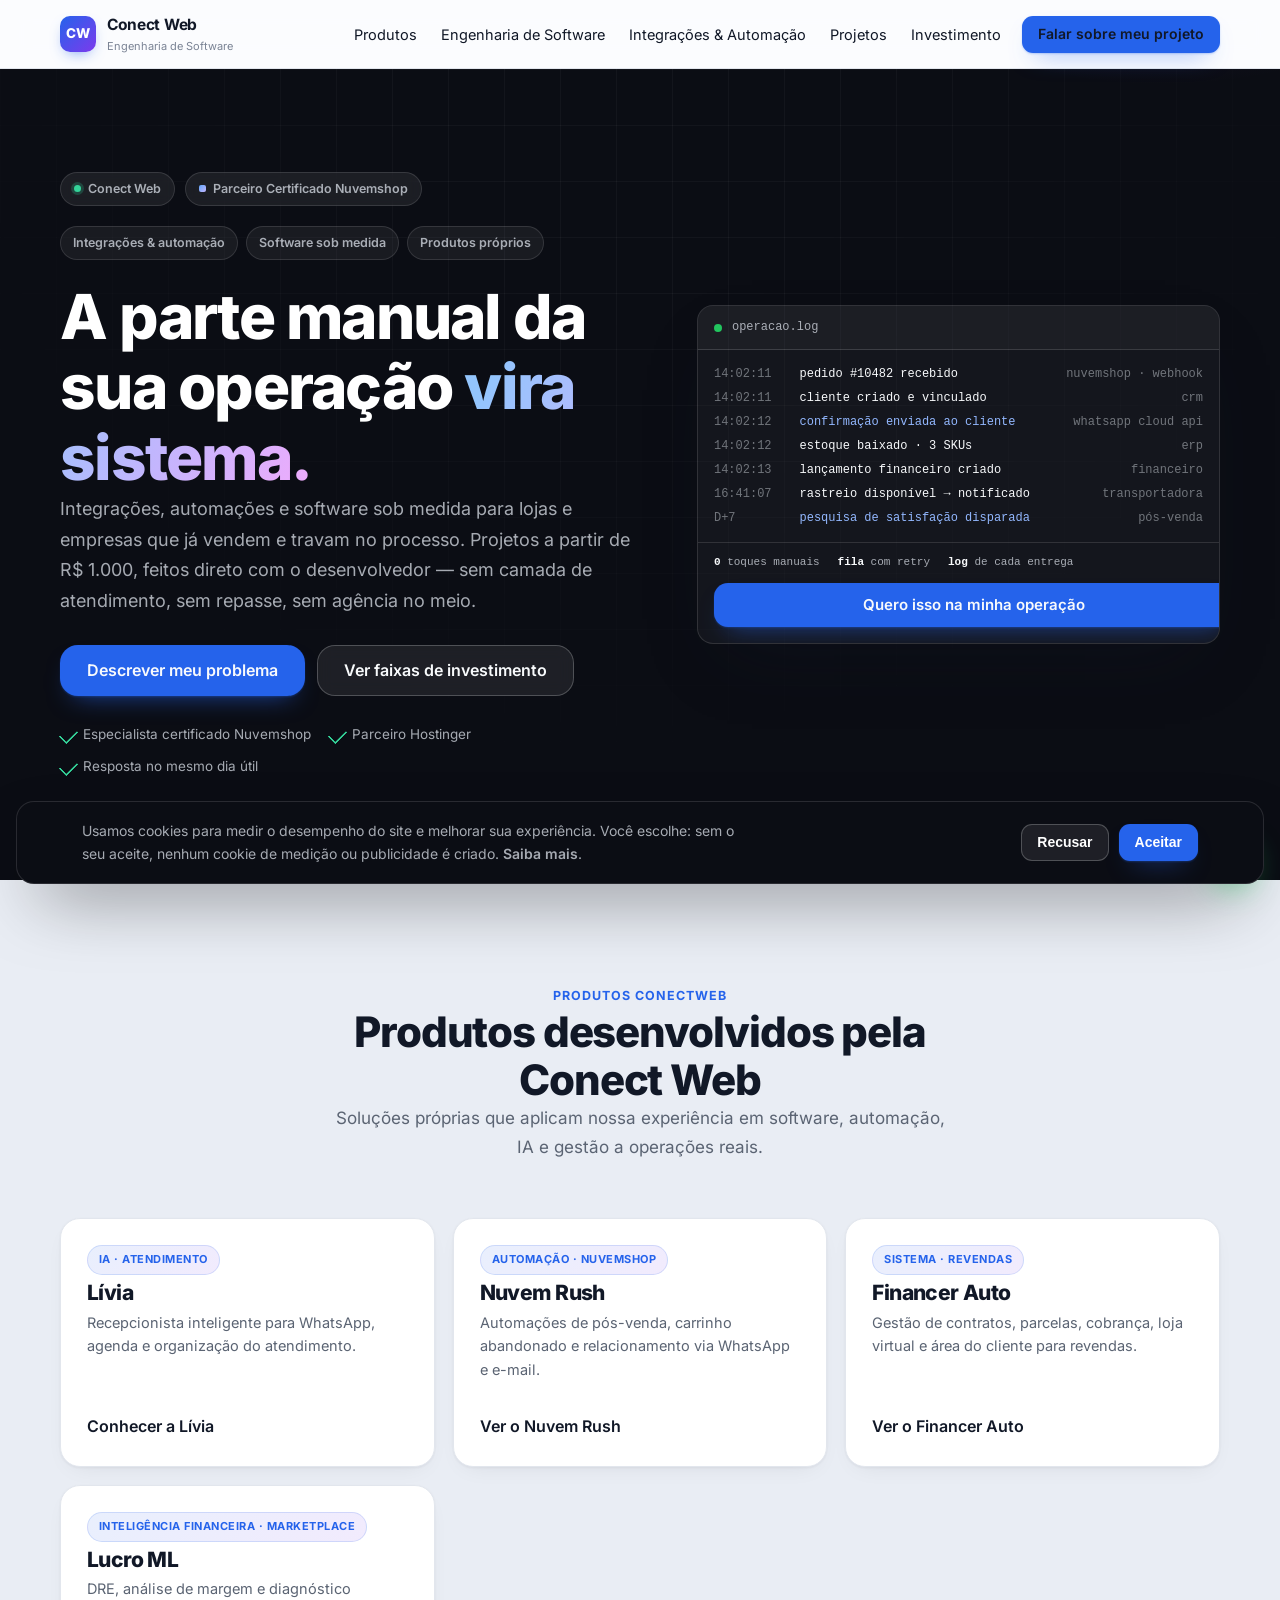
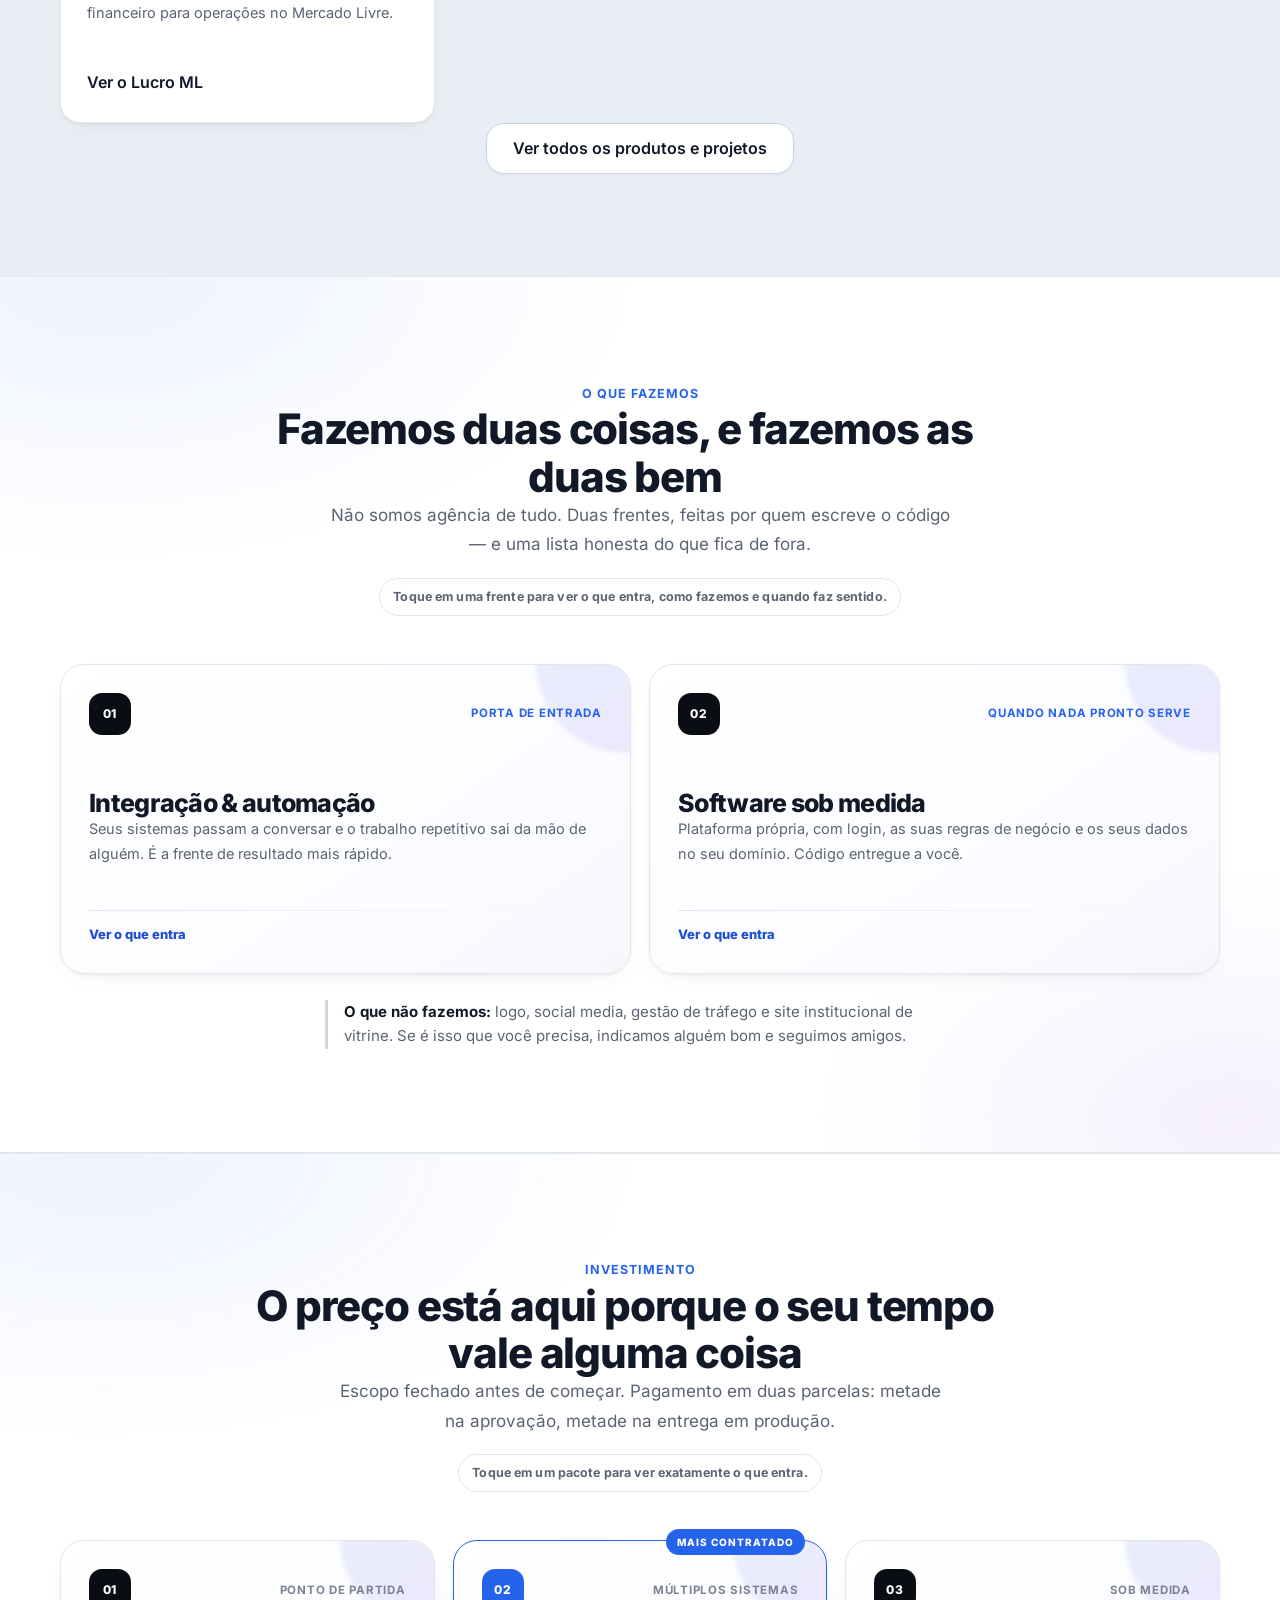
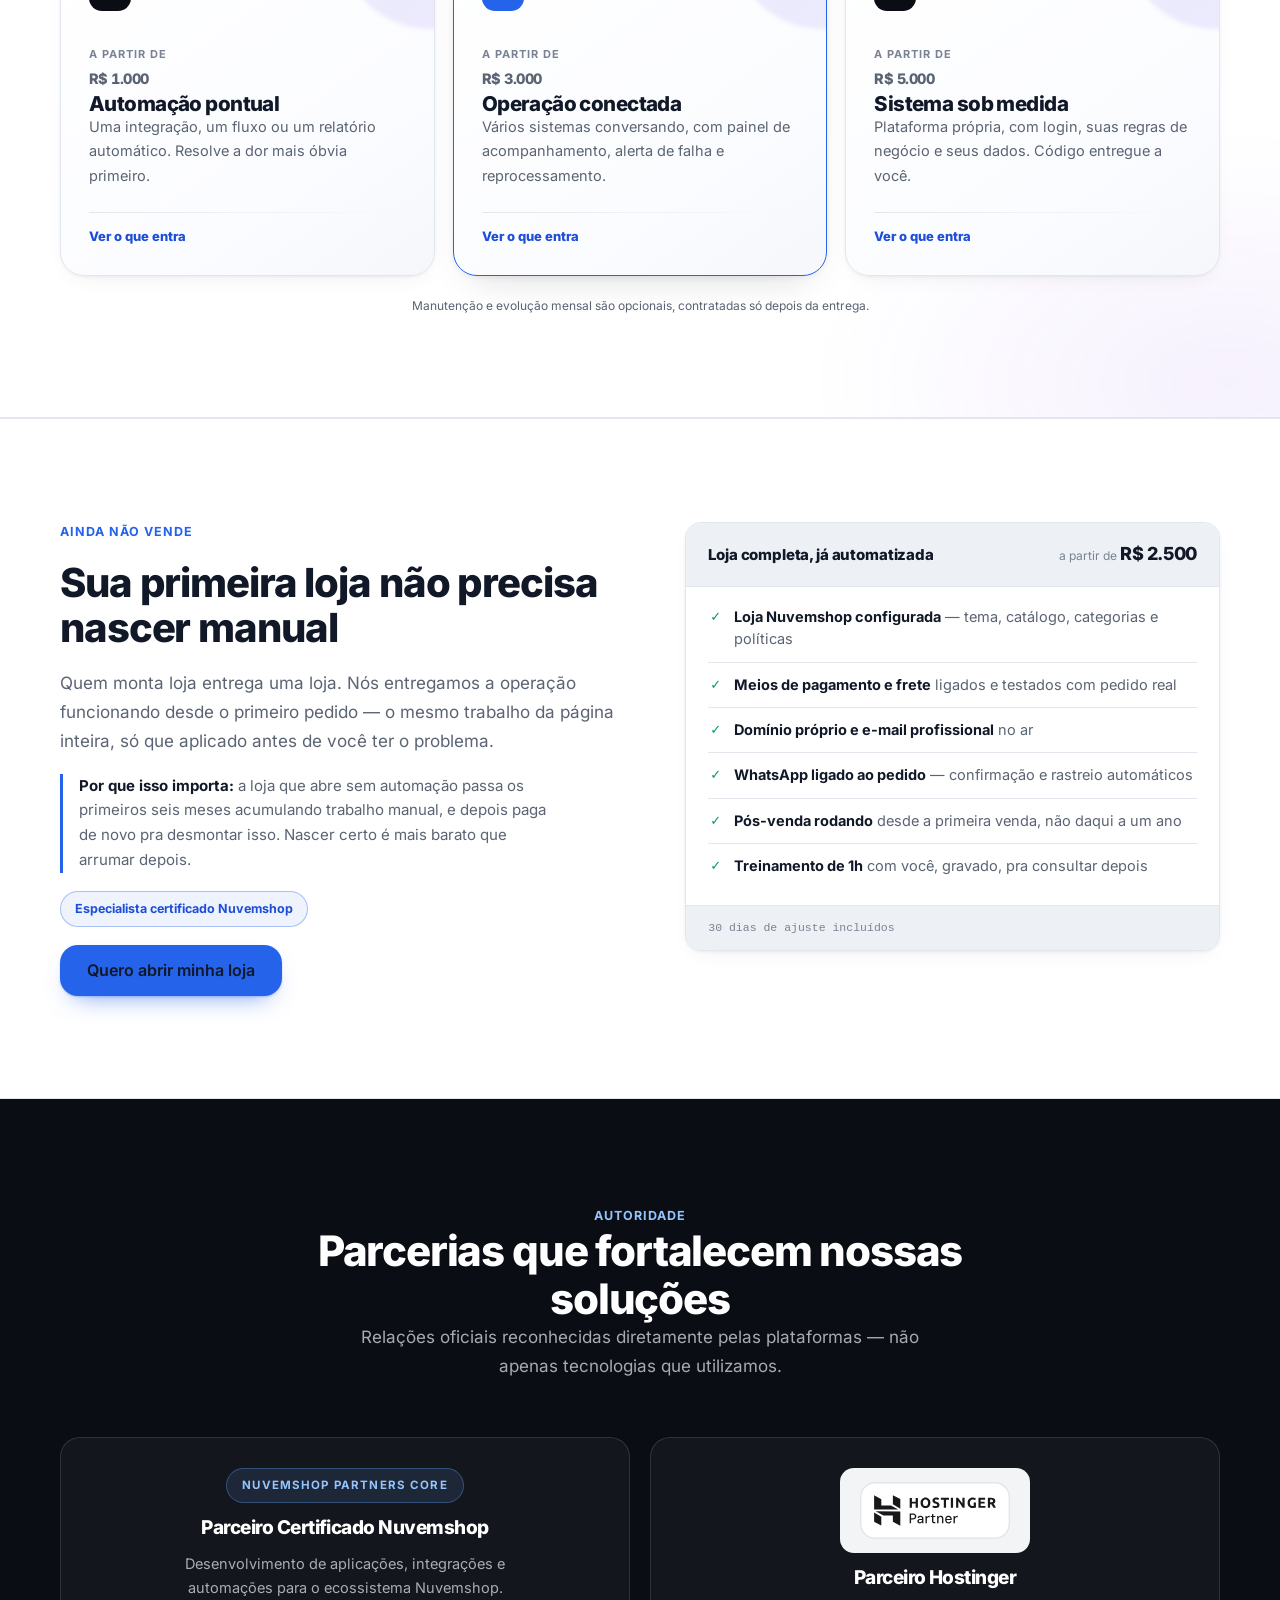
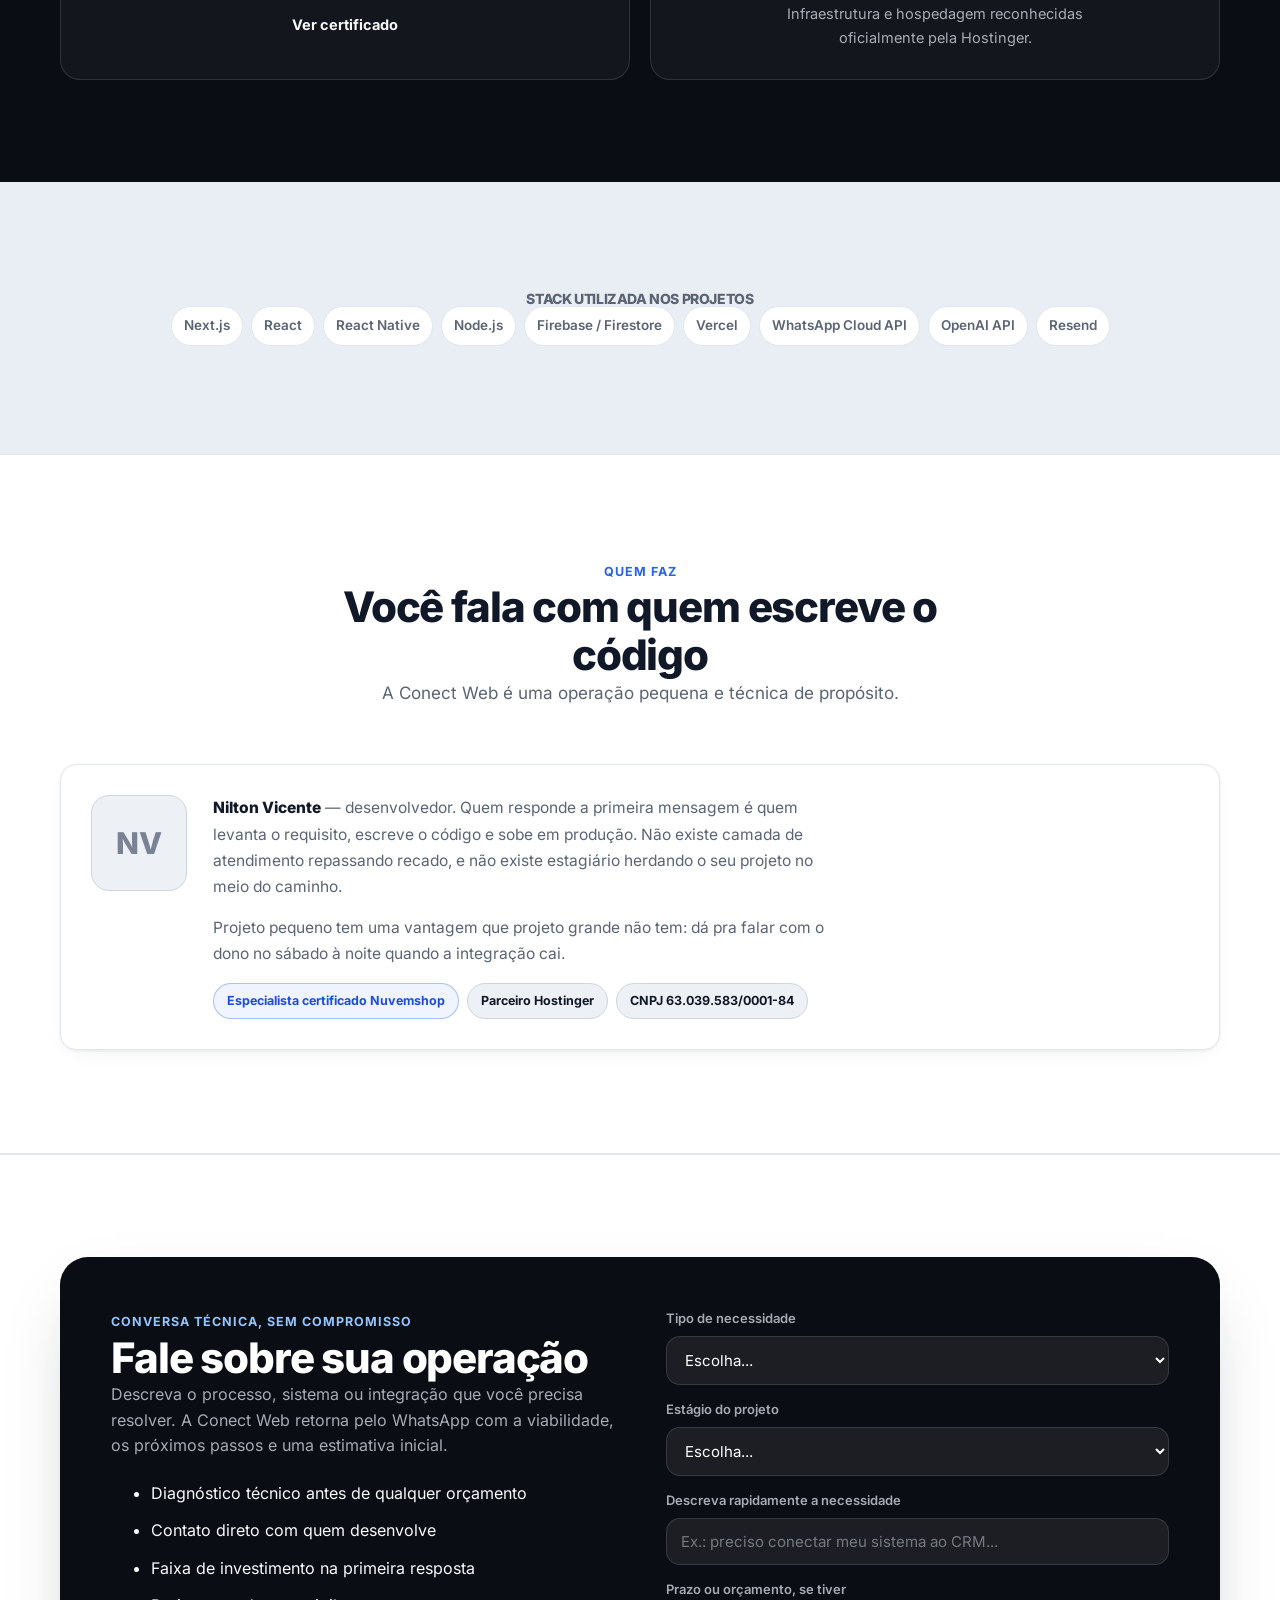
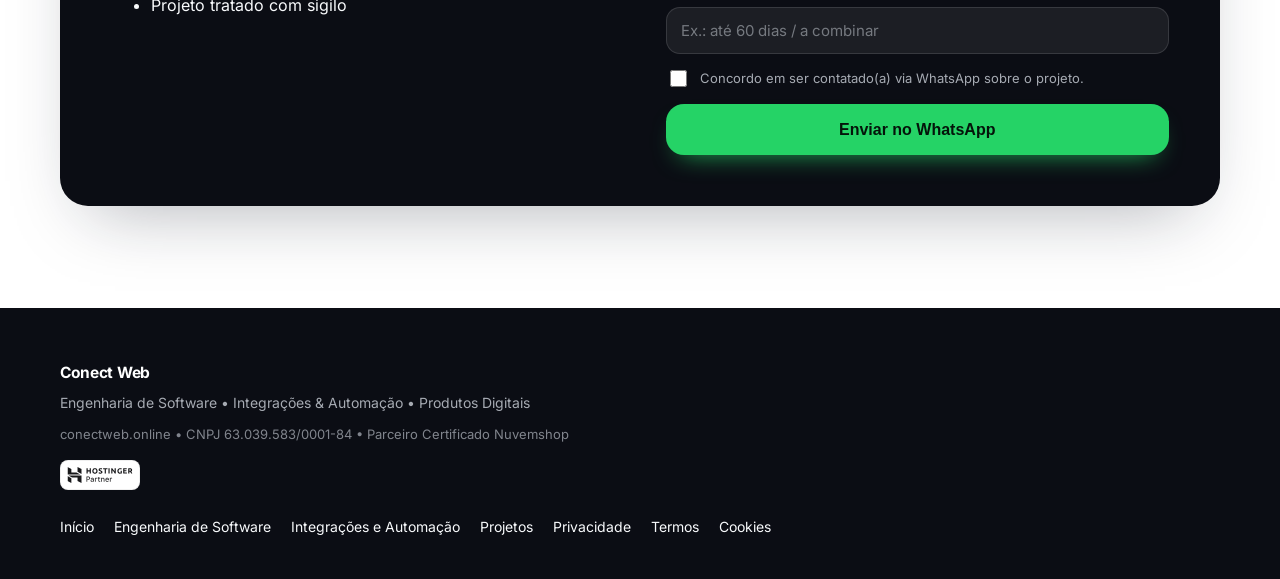
==== index.html @ 6104e751 "Reposiciona home e paginas internas; remove analytics legado inline" ====
<!DOCTYPE html><html lang="pt-BR" class="no-js"><head><meta charset="utf-8"><meta name="viewport" content="width=device-width,initial-scale=1"><script>document.documentElement.classList.remove('no-js');document.documentElement.classList.add('js')</script><title>Conect Web | Automação, integração e software sob medida</title><meta name="description" content="Tiramos o trabalho manual da sua operação: integrações, automações e sistemas sob medida. Projetos a partir de R$ 1.000, direto com quem desenvolve. Especialista certificado Nuvemshop."><link rel="canonical" href="https://conectweb.online/"><meta property="og:type" content="website"><meta property="og:locale" content="pt_BR"><meta property="og:site_name" content="Conect Web"><meta property="og:title" content="Conect Web | Automação, integração e software sob medida"><meta property="og:description" content="Tiramos o trabalho manual da sua operação: integrações, automações e sistemas sob medida. Projetos a partir de R$ 1.000, direto com quem desenvolve."><meta property="og:url" content="https://conectweb.online/"><meta property="og:image" content="https://conectweb.online/og.png"><link rel="icon" href="/favicon.png"><link rel="apple-touch-icon" href="/apple-touch-icon.png">
<link rel="stylesheet" href="/styles.css?v=18"><script src="/consent.js?v=2" defer></script></head><body data-service="">

<header class="topbar"><div class="container topbar__inner">
  <a class="brand" href="/" aria-label="Conect Web — início"><span class="brand__logo">CW</span><span class="brand__text"><strong>Conect Web</strong><small>Engenharia de Software</small></span></a>
  <nav class="nav" aria-label="Navegação principal"><a href="#produtos-conectweb">Produtos</a><a href="/desenvolvimento-de-sistemas/">Engenharia de Software</a><a href="/automacoes-e-integracoes/">Integrações &amp; Automação</a><a href="/projetos/">Projetos</a><a href="#investimento">Investimento</a><a class="btn btn--sm btn--primary" href="#contato" data-event="cta_click" data-cta="nav_falar_projeto">Falar sobre meu projeto</a></nav>
  <button class="menu" type="button" aria-label="Abrir menu" aria-expanded="false" data-menu-btn><span></span><span></span><span></span></button>
</div><div class="mobile" data-mobile-menu hidden><div class="container mobile__inner"><a href="#produtos-conectweb">Produtos</a><a href="/desenvolvimento-de-sistemas/">Engenharia de Software</a><a href="/automacoes-e-integracoes/">Integrações e Automação</a><a href="/projetos/">Projetos</a><a class="btn btn--primary" href="#contato" data-event="cta_click" data-cta="nav_mobile_falar_projeto">Falar sobre meu projeto</a></div></div></header>

<main id="top" class="hero"><div class="container hero__grid"><section><div class="badge-row"><span class="live-badge"><span class="dot"></span> Conect Web</span><span class="partner-badge">Parceiro Certificado Nuvemshop</span></div><div class="chips"><span class="chip">Integrações &amp; automação</span><span class="chip">Software sob medida</span><span class="chip">Produtos próprios</span></div><h1>A parte manual da sua operação <span class="u">vira sistema.</span></h1><p class="lead">Integrações, automações e software sob medida para lojas e empresas que já vendem e travam no processo. Projetos a partir de R$&nbsp;1.000, feitos direto com o desenvolvedor — sem camada de atendimento, sem repasse, sem agência no meio.</p><div class="hero__cta"><a class="btn btn--primary btn--lg" href="#contato" data-event="cta_click" data-cta="hero_solicitar_analise">Descrever meu problema</a><a class="btn btn--ghost btn--lg" href="#investimento">Ver faixas de investimento</a></div><div class="trustline"><span>Especialista certificado Nuvemshop</span><span>Parceiro Hostinger</span><span>Resposta no mesmo dia útil</span></div></section><aside class="hero__right" aria-label="Registro de execução da automação"><div class="oplog"><div class="oplog__head"><span class="oplog__dot"></span><span class="oplog__file">operacao.log</span></div><div class="oplog__body"><table><tr><td class="t">14:02:11</td><td class="e">pedido #10482 recebido</td><td class="s">nuvemshop · webhook</td></tr><tr><td class="t">14:02:11</td><td class="e">cliente criado e vinculado</td><td class="s">crm</td></tr><tr class="hi"><td class="t">14:02:12</td><td class="e">confirmação enviada ao cliente</td><td class="s">whatsapp cloud api</td></tr><tr><td class="t">14:02:12</td><td class="e">estoque baixado · 3 SKUs</td><td class="s">erp</td></tr><tr><td class="t">14:02:13</td><td class="e">lançamento financeiro criado</td><td class="s">financeiro</td></tr><tr><td class="t">16:41:07</td><td class="e">rastreio disponível → notificado</td><td class="s">transportadora</td></tr><tr class="hi"><td class="t">D+7</td><td class="e">pesquisa de satisfação disparada</td><td class="s">pós-venda</td></tr></table></div><div class="oplog__foot"><span><b>0</b> toques manuais</span><span><b>fila</b> com retry</span><span><b>log</b> de cada entrega</span></div><a class="btn btn--primary btn--block" href="#contato" data-event="cta_click" data-cta="painel_iniciar_projeto">Quero isso na minha operação</a></div></aside></div></main>

<section id="produtos-conectweb" class="section reveal"><div class="container"><header class="section__head"><span class="eyebrow">Produtos ConectWeb</span><h2>Produtos desenvolvidos pela Conect Web</h2><p>Soluções próprias que aplicam nossa experiência em software, automação, IA e gestão a operações reais.</p></header>

<div class="prodhub"><div class="prodhub__grid">

<article class="prodcard"><div class="prodcard__top"><span class="prodcard__tag">IA · Atendimento</span><h3>Lívia</h3><p class="prodcard__tagline">Recepcionista inteligente para WhatsApp, agenda e organização do atendimento.</p></div><a class="link" href="https://livia.conectweb.online/" target="_blank" rel="noopener" data-event="cta_click" data-cta="produtos_livia">Conhecer a Lívia</a></article>

<article class="prodcard"><div class="prodcard__top"><span class="prodcard__tag">Automação · Nuvemshop</span><h3>Nuvem Rush</h3><p class="prodcard__tagline">Automações de pós-venda, carrinho abandonado e relacionamento via WhatsApp e e-mail.</p></div><a class="link" href="https://nuvemrush.com.br" target="_blank" rel="noopener" data-event="cta_click" data-cta="produtos_nuvemrush">Ver o Nuvem Rush</a></article>

<article class="prodcard"><div class="prodcard__top"><span class="prodcard__tag">Sistema · Revendas</span><h3>Financer Auto</h3><p class="prodcard__tagline">Gestão de contratos, parcelas, cobrança, loja virtual e área do cliente para revendas.</p></div><a class="link" href="https://financer-auto.conectweb.online" target="_blank" rel="noopener" data-event="cta_click" data-cta="produtos_financerauto">Ver o Financer Auto</a></article>

<article class="prodcard"><div class="prodcard__top"><span class="prodcard__tag">Inteligência financeira · Marketplace</span><h3>Lucro ML</h3><p class="prodcard__tagline">DRE, análise de margem e diagnóstico financeiro para operações no Mercado Livre.</p></div><a class="link" href="https://lucro.conectweb.online" target="_blank" rel="noopener" data-event="cta_click" data-cta="produtos_lucroml">Ver o Lucro ML</a></article>

</div></div><div class="sys__cta" style="justify-content:center"><a class="btn btn--ghost btn--lg" href="/projetos/">Ver todos os produtos e projetos</a></div></div></section>

<section class="section capabilities-section" id="capacidades"><div class="container"><header class="section__head capabilities-head"><span class="eyebrow">O que fazemos</span><h2>Fazemos duas coisas, e fazemos as duas bem</h2><p>Não somos agência de tudo. Duas frentes, feitas por quem escreve o código — e uma lista honesta do que fica de fora.</p><span class="capabilities-hint">Toque em uma frente para ver o que entra, como fazemos e quando faz sentido.</span></header>

<div class="capabilities-grid capabilities-grid--duo" data-capabilities-grid><article class="cap-card" data-cap-card tabindex="0" role="button" aria-expanded="false" aria-label="Abrir detalhes de Integração &amp; automação"><div class="cap-card__inner"><div class="cap-card__face cap-card__front"><div class="cap-card__meta"><span class="cap-card__number">01</span><span class="cap-card__type">Porta de entrada</span></div><div><h3>Integração &amp; automação</h3><p>Seus sistemas passam a conversar e o trabalho repetitivo sai da mão de alguém. É a frente de resultado mais rápido.</p></div><span class="cap-card__action">Ver o que entra</span></div><div class="cap-card__face cap-card__back"><button class="cap-card__close" type="button" data-cap-close aria-label="Voltar">Voltar</button><div class="cap-detail"><span class="cap-detail__eyebrow">Integração &amp; automação</span><h3>A maior parte do trabalho manual de uma operação é informação andando de um sistema para outro.</h3><p class="cap-detail__lead">Pedido que vira cadastro, cadastro que vira mensagem, mensagem que vira registro. Cada uma dessas pontes é código simples — o que custa caro é não ter nenhuma delas e pagar alguém para ser a ponte todo dia.</p><div class="cap-detail__grid"><div><strong>O que conectamos</strong><p>Nuvemshop, Mercado Livre, ERPs, gateways de pagamento, transportadoras, planilhas e sistemas próprios, por API ou webhook.</p></div><div><strong>Como entregamos</strong><p>Fila com retry, log de cada entrega, alerta quando falha e painel para reprocessar sem depender de nós.</p></div><div><strong>Quando faz sentido</strong><p>Quando alguém redigita pedido, responde sempre a mesma pergunta no WhatsApp ou fecha o dia conferindo planilha na mão.</p></div></div><a class="btn btn--primary" href="#contato" data-event="cta_click" data-cta="cap_integracao">Conversar sobre este tipo de projeto</a></div></div></div></article><article class="cap-card" data-cap-card tabindex="0" role="button" aria-expanded="false" aria-label="Abrir detalhes de Software sob medida"><div class="cap-card__inner"><div class="cap-card__face cap-card__front"><div class="cap-card__meta"><span class="cap-card__number">02</span><span class="cap-card__type">Quando nada pronto serve</span></div><div><h3>Software sob medida</h3><p>Plataforma própria, com login, as suas regras de negócio e os seus dados no seu domínio. Código entregue a você.</p></div><span class="cap-card__action">Ver o que entra</span></div><div class="cap-card__face cap-card__back"><button class="cap-card__close" type="button" data-cap-close aria-label="Voltar">Voltar</button><div class="cap-detail"><span class="cap-detail__eyebrow">Software sob medida</span><h3>Sistema de prateleira impõe o processo dele. O seu negócio já tem um, e ele funciona.</h3><p class="cap-detail__lead">Construímos em cima de como a operação realmente acontece: quem aprova o quê, o que não pode acontecer, qual número importa. Entregamos por etapas, cada uma em produção.</p><div class="cap-detail__grid"><div><strong>O que construímos</strong><p>Sistemas internos, painéis operacionais, áreas de cliente, portais de acompanhamento e produtos SaaS.</p></div><div><strong>Como construímos</strong><p>Next.js, TypeScript, banco gerenciado, autenticação, perfis de acesso, trilha de auditoria e publicação automatizada.</p></div><div><strong>O que fica com você</strong><p>Código no seu GitHub, banco na sua conta e 30 dias de ajuste depois do go-live. Se um dia sair de nós, sai inteiro.</p></div></div><a class="btn btn--primary" href="#contato" data-event="cta_click" data-cta="cap_sobmedida">Conversar sobre este tipo de projeto</a></div></div></div></article></div><p class="notdo"><b>O que não fazemos:</b> logo, social media, gestão de tráfego e site institucional de vitrine. Se é isso que você precisa, indicamos alguém bom e seguimos amigos.</p><div class="capabilities-backdrop" data-cap-backdrop hidden></div></div></section>

<section class="section capabilities-section" id="investimento"><div class="container"><header class="section__head capabilities-head"><span class="eyebrow">Investimento</span><h2>O preço está aqui porque o seu tempo vale alguma coisa</h2><p>Escopo fechado antes de começar. Pagamento em duas parcelas: metade na aprovação, metade na entrega em produção.</p><span class="capabilities-hint">Toque em um pacote para ver exatamente o que entra.</span></header><div class="capabilities-grid capabilities-grid--tiers"><article class="cap-card cap-card--tier" data-cap-card tabindex="0" role="button" aria-expanded="false" aria-label="Abrir detalhes de Automação pontual"><div class="cap-card__inner"><div class="cap-card__face cap-card__front"><div class="cap-card__meta"><span class="cap-card__number">01</span><span class="cap-card__type">Ponto de partida</span></div><div><p class="cap-price"><small>a partir de</small>R$ 1.000</p><h3>Automação pontual</h3><p>Uma integração, um fluxo ou um relatório automático. Resolve a dor mais óbvia primeiro.</p></div><span class="cap-card__action">Ver o que entra</span></div><div class="cap-card__face cap-card__back"><button class="cap-card__close" type="button" data-cap-close aria-label="Voltar">Voltar</button><div class="cap-detail"><span class="cap-detail__eyebrow">Automação pontual</span><h3>Um problema, resolvido inteiro, rodando em produção.</h3><p class="cap-detail__lead">É o pacote de quem quer testar como trabalhamos antes de contratar algo maior — e o que mais vira projeto grande depois.</p><div class="cap-detail__grid"><div><strong>Exemplos reais</strong><p>Pedido caindo sozinho no ERP. Confirmação no WhatsApp quando a venda entra. Aviso de rastreio. Relatório de vendas às 8h no seu celular. Lead do anúncio indo direto pro CRM.</p></div><div><strong>O que você recebe</strong><p>Um fluxo definido junto com você, em produção, com log de execução e alerta se der erro.</p></div><div><strong>Condições</strong><p>Escopo fechado antes de começar. Metade na aprovação, metade na entrega.</p></div></div><a class="btn btn--primary" href="#contato" data-event="cta_click" data-cta="pacote_pontual">Quero uma automação assim</a></div></div></div></article><article class="cap-card cap-card--tier cap-card--mid" data-cap-card tabindex="0" role="button" aria-expanded="false" aria-label="Abrir detalhes de Operação conectada"><span class="cap-card__ribbon">Mais contratado</span><div class="cap-card__inner"><div class="cap-card__face cap-card__front"><div class="cap-card__meta"><span class="cap-card__number">02</span><span class="cap-card__type">Múltiplos sistemas</span></div><div><p class="cap-price"><small>a partir de</small>R$ 3.000</p><h3>Operação conectada</h3><p>Vários sistemas conversando, com painel de acompanhamento, alerta de falha e reprocessamento.</p></div><span class="cap-card__action">Ver o que entra</span></div><div class="cap-card__face cap-card__back"><button class="cap-card__close" type="button" data-cap-close aria-label="Voltar">Voltar</button><div class="cap-detail"><span class="cap-detail__eyebrow">Operação conectada</span><h3>Quando o problema não é uma tarefa manual — são cinco, e elas dependem umas das outras.</h3><p class="cap-detail__lead">Aqui a operação inteira passa a funcionar como um ciclo só: loja, ERP, financeiro e WhatsApp no mesmo fluxo, com você enxergando o que rodou e o que falhou.</p><div class="cap-detail__grid"><div><strong>Tudo do pacote anterior, mais</strong><p>Painel web mostrando o que rodou, o que falhou e um botão para reprocessar. Fila com retry: se a API do parceiro cai, o pedido espera e entra depois.</p></div><div><strong>Operação sob controle</strong><p>Alerta no seu WhatsApp quando algo falha duas vezes. Log de cada envio com data, destinatário e conteúdo — o que a LGPD pede.</p></div><div><strong>Pós-venda completo</strong><p>Régua de confirmação, rastreio, entrega, avaliação e recompra, mais relatórios agendados e ambiente de teste.</p></div></div><a class="btn btn--primary" href="#contato" data-event="cta_click" data-cta="pacote_conectada">Quero conectar minha operação</a></div></div></div></article><article class="cap-card cap-card--tier" data-cap-card tabindex="0" role="button" aria-expanded="false" aria-label="Abrir detalhes de Sistema sob medida"><div class="cap-card__inner"><div class="cap-card__face cap-card__front"><div class="cap-card__meta"><span class="cap-card__number">03</span><span class="cap-card__type">Sob medida</span></div><div><p class="cap-price"><small>a partir de</small>R$ 5.000</p><h3>Sistema sob medida</h3><p>Plataforma própria, com login, suas regras de negócio e seus dados. Código entregue a você.</p></div><span class="cap-card__action">Ver o que entra</span></div><div class="cap-card__face cap-card__back"><button class="cap-card__close" type="button" data-cap-close aria-label="Voltar">Voltar</button><div class="cap-detail"><span class="cap-detail__eyebrow">Sistema sob medida</span><h3>Quando nenhum sistema de prateleira serve e adaptar o negócio à ferramenta sai mais caro que construir.</h3><p class="cap-detail__lead">Uma aplicação web no seu domínio, feita em cima de como a sua operação realmente funciona, entregue por etapas e sempre em produção.</p><div class="cap-detail__grid"><div><strong>O que inclui</strong><p>Login por usuário, perfis e permissões, cadastros, kanban, aprovações, geração de contrato ou proposta em PDF e painéis com os seus números.</p></div><div><strong>Sem ficar refém</strong><p>Código no seu GitHub, banco na sua conta, integração com o que você já usa e trilha de auditoria de quem mudou o quê.</p></div><div><strong>Garantia</strong><p>30 dias de ajuste depois do go-live, sem custo. Correção de erro nosso não tem prazo.</p></div></div><a class="btn btn--primary" href="#contato" data-event="cta_click" data-cta="pacote_sobmedida">Quero avaliar um sistema próprio</a></div></div></div></article></div><p class="fine fine--center">Manutenção e evolução mensal são opcionais, contratadas só depois da entrega.</p></div></section><section class="section section--alt reveal" id="loja"><div class="container"><div class="doorgrid"><div class="door__copy"><span class="eyebrow">Ainda não vende</span><h2>Sua primeira loja não precisa nascer manual</h2><p class="door__lead">Quem monta loja entrega uma loja. Nós entregamos a operação funcionando desde o primeiro pedido — o mesmo trabalho da página inteira, só que aplicado antes de você ter o problema.</p><p class="door__pitch"><b>Por que isso importa:</b> a loja que abre sem automação passa os primeiros seis meses acumulando trabalho manual, e depois paga de novo pra desmontar isso. Nascer certo é mais barato que arrumar depois.</p><span class="door__seal">Especialista certificado Nuvemshop</span><a class="btn btn--primary btn--lg" href="#contato" data-event="cta_click" data-cta="loja_abrir">Quero abrir minha loja</a></div><div class="kit"><div class="kit__head"><span class="kit__name">Loja completa, já automatizada</span><span class="kit__price">a partir de <b>R$ 2.500</b></span></div><ul class="kit__list"><li><b>Loja Nuvemshop configurada</b> — tema, catálogo, categorias e políticas</li><li><b>Meios de pagamento e frete</b> ligados e testados com pedido real</li><li><b>Domínio próprio e e-mail profissional</b> no ar</li><li><b>WhatsApp ligado ao pedido</b> — confirmação e rastreio automáticos</li><li><b>Pós-venda rodando</b> desde a primeira venda, não daqui a um ano</li><li><b>Treinamento de 1h</b> com você, gravado, pra consultar depois</li></ul><div class="kit__foot">30 dias de ajuste incluídos</div></div></div></div></section><section id="parceiros" class="section section--dark"><div class="container"><header class="section__head"><span class="eyebrow">Autoridade</span><h2>Parcerias que fortalecem nossas soluções</h2><p>Relações oficiais reconhecidas diretamente pelas plataformas — não apenas tecnologias que utilizamos.</p></header><div class="partners"><article class="partner"><span class="partner__eyebrow">Nuvemshop Partners Core</span><h3>Parceiro Certificado Nuvemshop</h3><p>Desenvolvimento de aplicações, integrações e automações para o ecossistema Nuvemshop.</p><a class="link" href="/certificado-nuvemshop.pdf" target="_blank" rel="noopener">Ver certificado</a></article><article class="partner"><span class="partner__badgewrap"><img class="partner__img" src="/imagem/hostinger-partner-badge.svg" alt="Hostinger Partner" width="150" height="56" loading="lazy"></span><h3>Parceiro Hostinger</h3><p>Infraestrutura e hospedagem reconhecidas oficialmente pela Hostinger.</p></article></div></div></section>

<section class="section"><div class="container stack"><h2 class="stack__label">Stack utilizada nos projetos</h2><div class="stack__chips"><span class="tchip">Next.js</span><span class="tchip">React</span><span class="tchip">React Native</span><span class="tchip">Node.js</span><span class="tchip">Firebase / Firestore</span><span class="tchip">Vercel</span><span class="tchip">WhatsApp Cloud API</span><span class="tchip">OpenAI API</span><span class="tchip">Resend</span></div></div></section>

<section class="section section--alt"><div class="container"><header class="section__head"><span class="eyebrow">Quem faz</span><h2>Você fala com quem escreve o código</h2><p>A Conect Web é uma operação pequena e técnica de propósito.</p></header><div class="whobox"><div class="whobox__av" aria-hidden="true">NV</div><div class="whobox__body"><p><strong>Nilton Vicente</strong> — desenvolvedor. Quem responde a primeira mensagem é quem levanta o requisito, escreve o código e sobe em produção. Não existe camada de atendimento repassando recado, e não existe estagiário herdando o seu projeto no meio do caminho.</p><p>Projeto pequeno tem uma vantagem que projeto grande não tem: dá pra falar com o dono no sábado à noite quando a integração cai.</p><div class="whobox__creds"><span class="whobox__chip">Especialista certificado Nuvemshop</span><span class="whobox__chip">Parceiro Hostinger</span><span class="whobox__chip">CNPJ 63.039.583/0001-84</span></div></div></div></div></section>

<section id="contato" class="section section--cta"><div class="container cta"><div class="cta__left"><span class="eyebrow">Conversa técnica, sem compromisso</span><h2>Fale sobre sua operação</h2><p>Descreva o processo, sistema ou integração que você precisa resolver. A Conect Web retorna pelo WhatsApp com a viabilidade, os próximos passos e uma estimativa inicial.</p><ul class="cta__bullets"><li>Diagnóstico técnico antes de qualquer orçamento</li><li>Contato direto com quem desenvolve</li><li>Faixa de investimento na primeira resposta</li><li>Projeto tratado com sigilo</li></ul></div><form class="form" data-lead-form><label>Tipo de necessidade<select name="tipo" required><option value="">Escolha...</option><option>Integrar sistemas que não se falam</option><option>Automatizar uma tarefa manual repetitiva</option><option>Automatizar atendimento ou pós-venda no WhatsApp</option><option>Sistema sob medida (login, regras próprias, painel)</option><option>Abrir minha primeira loja, já automatizada</option><option>Outro / ainda não sei</option></select></label><label>Estágio do projeto<select name="estagio" required><option value="">Escolha...</option><option>Só avaliando possibilidades</option><option>Ainda não vendo — quero abrir</option><option>Já tenho o problema mapeado</option><option>Já tenho um sistema e preciso integrar/evoluir</option><option>Já tenho escopo e quero orçamento</option></select></label><label>Descreva rapidamente a necessidade<input type="text" name="descricao" placeholder="Ex.: preciso conectar meu sistema ao CRM..." required></label><label>Prazo ou orçamento, se tiver<input type="text" name="prazo" placeholder="Ex.: até 60 dias / a combinar"></label><label class="check"><input type="checkbox" name="aceite" required><span>Concordo em ser contatado(a) via WhatsApp sobre o projeto.</span></label><button class="btn btn--wa btn--lg btn--block" type="submit">Enviar no WhatsApp</button></form></div></section>

<footer class="footer"><div class="container footer__inner"><div><strong>Conect Web</strong><p>Engenharia de Software • Integrações &amp; Automação • Produtos Digitais</p><small>conectweb.online • CNPJ 63.039.583/0001-84 • Parceiro Certificado Nuvemshop</small><a href="https://www.hostinger.com/" target="_blank" rel="noopener" style="display:block;margin-top:14px;width:80px" aria-label="Hostinger Partner"><img src="/imagem/hostinger-partner-badge.svg" alt="Hostinger Partner" width="80" height="30" loading="lazy" style="display:block"></a></div><div class="footer__links"><a href="/">Início</a><a href="/desenvolvimento-de-sistemas/">Engenharia de Software</a><a href="/automacoes-e-integracoes/">Integrações e Automação</a><a href="/projetos/">Projetos</a><a href="/privacidade/">Privacidade</a><a href="/termos/">Termos</a><a href="/cookies/">Cookies</a></div></div></footer>
<a class="wa-float" href="#" data-wa-btn data-event="whatsapp_click" aria-label="Falar no WhatsApp"><svg viewBox="0 0 32 32" width="28" height="28" fill="#fff" aria-hidden="true" focusable="false"><path d="M16.004 3C9.376 3 4 8.373 4 15c0 2.31.652 4.469 1.781 6.305L3 29l7.879-2.734A12.94 12.94 0 0 0 16.004 27C22.63 27 28 21.627 28 15S22.63 3 16.004 3Zm0 22.1a10.06 10.06 0 0 1-5.13-1.404l-.368-.219-4.678 1.624 1.548-4.554-.24-.375A10.07 10.07 0 0 1 5.9 15c0-5.577 4.532-10.1 10.104-10.1S26.1 9.423 26.1 15 21.576 25.1 16.004 25.1Zm5.542-7.564c-.303-.152-1.792-.884-2.07-.985-.278-.101-.48-.152-.682.152-.202.303-.783.985-.96 1.187-.177.202-.354.227-.657.076-.303-.152-1.278-.471-2.434-1.503-.9-.803-1.508-1.796-1.685-2.099-.177-.303-.019-.467.133-.618.137-.136.303-.354.454-.531.152-.177.202-.303.303-.505.101-.202.05-.379-.025-.531-.076-.152-.682-1.646-.935-2.253-.246-.591-.497-.511-.682-.52l-.581-.01c-.202 0-.531.076-.809.379-.278.303-1.06 1.036-1.06 2.529s1.085 2.935 1.236 3.138c.152.202 2.135 3.26 5.174 4.572.723.312 1.287.499 1.727.638.726.231 1.386.199 1.909.121.582-.087 1.792-.733 2.045-1.441.253-.708.253-1.315.177-1.441-.076-.126-.278-.202-.581-.354Z"/></svg></a><script src="/script.js?v=2" defer></script><script>
/* CAPABILITIES_INTERACTION */
(() => {
  const cards = [...document.querySelectorAll('[data-cap-card]')];
  const backdrop = document.querySelector('[data-cap-backdrop]');
  let activeCard = null;
  let lastFocus = null;

  const openCard = (card) => {
    if (!card || activeCard === card) return;
    if (activeCard) closeCard(activeCard, false);
    activeCard = card;
    lastFocus = document.activeElement;
    card.classList.add('is-open');
    card.setAttribute('aria-expanded', 'true');
    document.body.classList.add('capability-open');
    if (backdrop) backdrop.hidden = false;
    requestAnimationFrame(() => {
      backdrop?.classList.add('is-visible');
      card.classList.add('is-flipped');
      card.querySelector('[data-cap-close]')?.focus({preventScroll:true});
    });
  };

  const closeCard = (card = activeCard, restoreFocus = true) => {
    if (!card) return;
    card.classList.remove('is-flipped');
    card.setAttribute('aria-expanded', 'false');
    if (backdrop) backdrop.classList.remove('is-visible');
    window.setTimeout(() => {
      card.classList.remove('is-open');
      if (backdrop) backdrop.hidden = true;
      document.body.classList.remove('capability-open');
      activeCard = null;
      if (restoreFocus && lastFocus instanceof HTMLElement) lastFocus.focus({preventScroll:true});
    }, 280);
  };

  cards.forEach(card => {
    card.addEventListener('click', (event) => {
      const close = event.target.closest('[data-cap-close]');
      const cta = event.target.closest('a');
      if (close) { event.stopPropagation(); closeCard(card); return; }
      if (cta) return;
      if (!card.classList.contains('is-open')) openCard(card);
      else if (card.classList.contains('is-flipped')) closeCard(card);
    });
    card.addEventListener('keydown', (event) => {
      if ((event.key === 'Enter' || event.key === ' ') && !event.target.closest('a,button')) {
        event.preventDefault();
        card.classList.contains('is-open') ? closeCard(card) : openCard(card);
      }
    });
  });

  backdrop?.addEventListener('click', () => closeCard());
  document.addEventListener('keydown', (event) => {
    if (event.key === 'Escape' && activeCard) closeCard();
  });
})();
</script>
</body></html>
---- styles.css ----
/* =============================================================
   Conect Web — styles.css (v3)
   Redesign premium: base clara + hero/CTA escuros.
   Mapeado sobre as MESMAS classes do HTML atual (nada de markup
   foi removido) — referencia de qualidade: Linear / Vercel / Stripe.
   ============================================================= */

:root{
  /* Superficies claras — base cinza com cards brancos por cima,
     o que cria profundidade em vez de um branco chapado. */
  --bg:#E9EDF4;        /* fundo da pagina (cinza fechado) */
  --bg-subtle:#FFFFFF; /* secoes alternadas (brancas) */
  --bg-muted:#EDF0F5;  /* chips e caixas internas */
  --line:#E2E6ED;
  --line2:#CFD5DF;

  /* Superficies escuras (hero, CTA) */
  --dark:#0B0D14;
  --dark-line:rgba(255,255,255,.12);
  --dark-text:#F8FAFC;
  --dark-muted:rgba(226,232,240,.72);

  /* Texto */
  --text:#111827;
  --muted:#5B6473;
  --muted2:#7A8394;

  /* Marca */
  --brand:#2563EB;
  --brand-ink:#1D4ED8;
  --brand2:#7C3AED;
  --ok:#059669;
  --grad:linear-gradient(135deg, var(--brand), var(--brand2));
  --grad-soft:linear-gradient(140deg, rgba(37,99,235,.10), rgba(124,58,237,.10));

  /* Elevacao */
  --shadow-xs:0 1px 2px rgba(17,24,39,.05);
  --shadow-sm:0 1px 3px rgba(17,24,39,.06), 0 8px 24px -12px rgba(17,24,39,.10);
  --shadow:0 2px 6px rgba(17,24,39,.06), 0 18px 40px -20px rgba(17,24,39,.18);
  --shadow-lg:0 30px 70px -30px rgba(17,24,39,.35);

  --max:1160px;
  --radius:16px;
  --ring:0 0 0 3px rgba(37,99,235,.35);
}

/* Inter auto-hospedada (subset latino) — sem dependencia de terceiros. */
@font-face{ font-family:"Inter"; font-style:normal; font-weight:400; font-display:swap; src:url("/fonts/inter-400.woff2") format("woff2"); }
@font-face{ font-family:"Inter"; font-style:normal; font-weight:600; font-display:swap; src:url("/fonts/inter-600.woff2") format("woff2"); }
@font-face{ font-family:"Inter"; font-style:normal; font-weight:700; font-display:swap; src:url("/fonts/inter-700.woff2") format("woff2"); }
@font-face{ font-family:"Inter"; font-style:normal; font-weight:800; font-display:swap; src:url("/fonts/inter-800.woff2") format("woff2"); }
@font-face{ font-family:"Inter"; font-style:normal; font-weight:900; font-display:swap; src:url("/fonts/inter-900.woff2") format("woff2"); }

/* Fallback com metricas do Inter — elimina o salto de layout (CLS). */
@font-face{
  font-family:"Inter Fallback"; src:local("Arial");
  ascent-override:90.20%; descent-override:22.48%;
  line-gap-override:0.00%; size-adjust:107.40%;
}

*{ box-sizing:border-box; }
html{ scroll-behavior:smooth; -webkit-text-size-adjust:100%; }
/* Rede de seguranca: nada rola horizontalmente no mobile */
html, body{ max-width:100%; overflow-x:hidden; }
img, svg, table{ max-width:100%; }

body{
  margin:0;
  font-family:Inter,"Inter Fallback",system-ui,-apple-system,"Segoe UI",Roboto,Arial,sans-serif;
  background-color:var(--bg);
  color:var(--text);
  line-height:1.6;
  -webkit-font-smoothing:antialiased;
  text-rendering:optimizeLegibility;
}

/* :not(#produtos *) evita que este reset generico vaze para dentro da
   vitrine importada do Lovable (que fica isolada via @scope no seu
   proprio CSS, mas continua alcancavel pelos seletores genericos daqui). */
a:not(#produtos *){ color:inherit; text-decoration:none; }
img{ max-width:100%; display:block; }
::selection{ background:rgba(37,99,235,.16); }
.container{ width:min(var(--max),92%); margin:0 auto; }
section[id], main[id]{ scroll-margin-top:80px; }

:focus{ outline:none; }
:focus-visible{ box-shadow:var(--ring); border-radius:8px; outline:2px solid transparent; }

/* Animacao de entrada 100% CSS: roda no load e SEMPRE termina visivel. */
@keyframes revealUp{ from{ opacity:0; transform:translateY(14px); } to{ opacity:1; transform:none; } }
.reveal{ animation:revealUp .55s cubic-bezier(.22,.61,.36,1) both; }

@media (prefers-reduced-motion: reduce){
  *{ animation:none !important; transition:none !important; scroll-behavior:auto !important; }
}

/* =============================================================
   Tipografia e secoes
   ============================================================= */
:is(h1,h2,h3,h4):not(#produtos *){ margin:0; letter-spacing:-.028em; line-height:1.14; font-weight:800; }
h1{ font-size:clamp(36px,5.2vw,62px); font-weight:900; letter-spacing:-.035em; line-height:1.08; }
h2{ font-size:clamp(27px,3.4vw,42px); }
h3{ font-size:clamp(18px,1.6vw,21px); letter-spacing:-.02em; }

.section{ padding:clamp(60px,7.5vw,108px) 0; }
.section--alt{ background:var(--bg-subtle); border-block:1px solid var(--line); }
.section__head{ max-width:660px; margin:0 auto clamp(34px,4.6vw,56px); text-align:center; }
.section__head h2{ margin:12px 0 14px; }
.section__head p{ margin:0; font-size:17px; color:var(--muted); }

.eyebrow{
  display:inline-block; font-size:12.5px; font-weight:700;
  letter-spacing:.08em; text-transform:uppercase; color:var(--brand);
}
.lead{ font-size:clamp(16px,1.4vw,18.5px); color:var(--muted); }
.lead b{ color:var(--text); font-weight:600; }
.link{ color:var(--brand); font-weight:600; }
.link:hover{ text-decoration:underline; }

/* =============================================================
   Botoes
   ============================================================= */
.btn{
  --btn-bg:transparent; --btn-fg:var(--text); --btn-bd:transparent;
  display:inline-flex; align-items:center; justify-content:center; gap:9px;
  padding:12px 20px; border-radius:14px;
  font-size:15px; font-weight:600; line-height:1.2; white-space:nowrap;
  background:var(--btn-bg); color:var(--btn-fg); border:1px solid var(--btn-bd);
  cursor:pointer;
  transition:transform .16s ease, box-shadow .2s ease, background .2s ease, border-color .2s ease;
}
.btn:hover{ transform:translateY(-1px); }
.btn:active{ transform:translateY(0); }
.btn--sm{ padding:9px 15px; font-size:14px; border-radius:11px; }
.btn--lg{ padding:15px 26px; font-size:16px; border-radius:18px; }
.btn--block{ width:100%; }
.btn--primary{ --btn-bg:var(--brand); --btn-fg:#fff; box-shadow:0 1px 2px rgba(37,99,235,.28), 0 12px 26px -14px rgba(37,99,235,.75); }
.btn--primary:hover{ --btn-bg:var(--brand-ink); }
.btn--ghost{ --btn-bg:#fff; --btn-fg:var(--text); --btn-bd:var(--line2); box-shadow:var(--shadow-xs); }
.btn--ghost:hover{ --btn-bd:#C9CDD4; }
.btn--wa{ --btn-bg:#25D366; --btn-fg:#04140A; box-shadow:0 12px 26px -14px rgba(37,211,102,.9); }

/* Botoes sobre fundo escuro (hero e CTA) */
.hero .btn--ghost, .cta .btn--ghost{
  --btn-bg:rgba(255,255,255,.08); --btn-fg:#fff; --btn-bd:rgba(255,255,255,.22);
  backdrop-filter:blur(8px); box-shadow:none;
}
.hero .btn--ghost:hover, .cta .btn--ghost:hover{ --btn-bg:rgba(255,255,255,.14); --btn-bd:rgba(255,255,255,.34); }

/* =============================================================
   Topbar
   ============================================================= */
.topbar{
  position:sticky; top:0; z-index:60;
  background:rgba(255,255,255,.82);
  backdrop-filter:saturate(180%) blur(14px);
  border-bottom:1px solid var(--line);
}
.topbar__inner{ display:flex; align-items:center; justify-content:space-between; gap:16px; padding:13px 0; }
.brand{ display:inline-flex; align-items:center; gap:11px; flex-shrink:0; }
/* Impede a marca de quebrar em varias linhas quando o menu esta cheio */
.brand__text strong, .brand__text small{ white-space:nowrap; }
.brand__logo{
  width:36px; height:36px; border-radius:10px; display:grid; place-items:center;
  background:var(--grad); color:#fff; font-weight:800; font-size:13.5px; letter-spacing:-.02em;
  box-shadow:0 6px 16px -8px rgba(37,99,235,.9);
}
.brand__text strong{ display:block; font-weight:700; font-size:15.5px; letter-spacing:-.02em; }
.brand__text small{ display:block; font-size:11px; font-weight:500; color:var(--muted2); }

.nav{ display:flex; align-items:center; gap:2px; }
.nav a:not(.btn){
  padding:8px 11px; border-radius:9px; white-space:nowrap;
  font-size:14.5px; font-weight:500; color:var(--muted);
  transition:color .16s ease, background .16s ease;
}
.nav a:not(.btn):hover{ color:var(--text); background:var(--bg-muted); }
.nav .btn{ margin-left:8px; }

.nav__livia{
  display:inline-flex !important; align-items:center; gap:7px;
  margin-left:6px; padding:7px 13px 7px 11px !important;
  background:var(--grad-soft); border:1px solid rgba(37,99,235,.20);
  color:var(--brand-ink) !important; font-weight:700 !important;
}
.nav__livia:hover{ background:var(--grad-soft); border-color:rgba(37,99,235,.36); color:var(--brand-ink) !important; }
.nav__livia-dot{ width:6px; height:6px; border-radius:50%; background:var(--grad); flex-shrink:0; }
.mobile .nav__livia{ background:var(--grad-soft); border:1px solid rgba(37,99,235,.20); color:var(--brand-ink); font-weight:700; margin-bottom:4px; }

.menu{
  display:none; place-items:center; width:40px; height:40px;
  background:#fff; border:1px solid var(--line2); border-radius:10px; cursor:pointer;
}
.menu span{ display:block; width:16px; height:1.5px; background:var(--text); margin:3px 0; border-radius:2px; }

.mobile{ border-top:1px solid var(--line); background:#fff; }
.mobile__inner{ display:flex; flex-direction:column; gap:2px; padding:12px 0 18px; }
.mobile a:not(.btn){ padding:12px 10px; border-radius:10px; font-weight:600; color:var(--muted); }
.mobile a:not(.btn):hover{ background:var(--bg-muted); color:var(--text); }
.mobile .btn{ margin-top:10px; }

/* =============================================================
   Hero (escuro, com glow e grade sutil)
   ============================================================= */
.hero{
  position:relative; overflow:hidden;
  background:var(--dark); color:var(--dark-text);
  padding:clamp(64px,8vw,110px) 0 clamp(70px,8vw,104px);
}
.hero::before{
  content:""; position:absolute; inset:-40% -10% auto; height:120%;
  background:
    radial-gradient(680px 380px at 20% 8%, rgba(37,99,235,.30), transparent 62%),
    radial-gradient(560px 340px at 84% 14%, rgba(124,58,237,.24), transparent 60%);
  pointer-events:none;
}
.hero::after{
  content:""; position:absolute; inset:0;
  background-image:linear-gradient(rgba(255,255,255,.035) 1px, transparent 1px),
                   linear-gradient(90deg, rgba(255,255,255,.035) 1px, transparent 1px);
  background-size:56px 56px;
  mask-image:radial-gradient(circle at 50% 0%, #000 22%, transparent 72%);
  pointer-events:none;
}
.hero > .container{ position:relative; z-index:1; }
.hero__grid{ display:grid; grid-template-columns:1.05fr .95fr; gap:clamp(32px,4.6vw,60px); align-items:start; }
.hero h1{ color:#fff; margin:0 0 18px; }
.hero h1 .u{
  background:linear-gradient(120deg,#93C5FD 10%,#C4B5FD 58%,#F0ABFC 100%);
  -webkit-background-clip:text; background-clip:text; -webkit-text-fill-color:transparent;
}
.hero .lead{ color:var(--dark-muted); max-width:540px; margin:0 0 28px; }
.hero .lead b{ color:#fff; }
.hero__cta{ display:flex; gap:12px; flex-wrap:wrap; margin-bottom:28px; }

/* Badge da Livia no hero — mesmo tamanho dos demais badges da badge-row */
.livia-badge{
  display:inline-flex; align-items:center; gap:7px;
  padding:6px 13px; border-radius:999px; font-size:12.5px; font-weight:600;
  background:linear-gradient(90deg, rgba(37,99,235,.20), rgba(124,58,237,.20));
  border:1px solid rgba(124,58,237,.4); color:#fff; text-decoration:none;
  transition:border-color .2s ease, transform .2s ease;
}
.livia-badge:hover{ border-color:rgba(124,58,237,.65); transform:translateY(-1px); }
.livia-badge__dot{ width:7px; height:7px; border-radius:50%; background:var(--grad); flex-shrink:0; }

/* Badges do hero */
.badge-row{ display:flex; align-items:center; gap:10px; flex-wrap:wrap; margin-bottom:20px; }
.live-badge, .partner-badge{
  display:inline-flex; align-items:center; gap:7px;
  padding:6px 13px; border-radius:999px; font-size:12.5px; font-weight:600;
  background:rgba(255,255,255,.07); border:1px solid var(--dark-line); color:var(--dark-muted);
  backdrop-filter:blur(6px);
}
.live-badge .dot{ width:7px; height:7px; border-radius:50%; background:#34D399; box-shadow:0 0 0 3px rgba(52,211,153,.22); }
.partner-badge::before{
  content:""; width:7px; height:7px; border-radius:2px;
  background:linear-gradient(135deg,#60A5FA,#C4B5FD);
}

.chips{ display:flex; gap:8px; flex-wrap:wrap; margin-bottom:22px; }
.chip{
  font-size:12.5px; font-weight:600; color:var(--dark-muted);
  padding:6px 12px; border-radius:999px;
  background:rgba(255,255,255,.06); border:1px solid var(--dark-line);
}

.stats{ display:grid; grid-template-columns:repeat(3,1fr); gap:12px; margin-bottom:20px; }
.stat{ padding:14px 16px; border-radius:14px; background:rgba(255,255,255,.05); border:1px solid var(--dark-line); }
.stat strong{ display:block; font-size:14.5px; font-weight:700; color:#fff; }
.stat span{ display:block; font-size:12.5px; color:var(--dark-muted); margin-top:3px; }

.trustline{ display:flex; gap:18px; flex-wrap:wrap; font-size:13.5px; font-weight:500; color:var(--dark-muted); }
.trustline span{ position:relative; padding-left:23px; }
.trustline span::before{
  content:""; position:absolute; left:0; top:5px; width:15px; height:9px;
  border-left:2px solid #34D399; border-bottom:2px solid #34D399;
  transform:rotate(-45deg); border-radius:1px;
}

/* Painel do hero */
.hero__right{ position:relative; }
.panel{
  border-radius:24px; padding:24px;
  background:linear-gradient(180deg, rgba(255,255,255,.09), rgba(255,255,255,.03));
  border:1px solid var(--dark-line);
  box-shadow:0 40px 90px -40px rgba(0,0,0,.9);
  backdrop-filter:blur(6px);
}
.panel__head strong{ display:block; font-size:15.5px; font-weight:700; color:#fff; }
.panel__head span{ display:block; font-size:13px; color:var(--dark-muted); margin-top:3px; }
.steps{ margin:20px 0; display:flex; flex-direction:column; }
.step{ display:flex; gap:14px; padding:13px 0; border-bottom:1px solid rgba(255,255,255,.07); }
.step:last-child{ border-bottom:none; }
.step__dot{
  width:9px; height:9px; border-radius:50%; margin-top:7px; flex-shrink:0;
  background:linear-gradient(135deg,#60A5FA,#C4B5FD); box-shadow:0 0 0 4px rgba(96,165,250,.14);
}
.step strong{ font-size:14.5px; font-weight:600; color:#fff; }
.step p{ margin:3px 0 0; font-size:13px; color:var(--dark-muted); line-height:1.55; }

/* =============================================================
   Produtos ConectWeb (home) — Livia em destaque + produtos SaaS
   ============================================================= */
.prodhub{ display:flex; flex-direction:column; gap:22px; }

.prodcard{
  background:#fff; border:1px solid var(--line); border-radius:22px;
  padding:26px; box-shadow:var(--shadow-sm);
  display:flex; flex-direction:column; gap:14px;
  transition:box-shadow .25s ease, transform .25s ease, border-color .25s ease;
}
.prodcard:hover{ box-shadow:var(--shadow); transform:translateY(-2px); border-color:var(--line2); }
.prodcard__top{ display:flex; flex-direction:column; gap:6px; }
.prodcard__tag{
  align-self:flex-start; font-size:11px; font-weight:700; letter-spacing:.04em; text-transform:uppercase;
  padding:5px 11px; border-radius:999px; color:var(--brand); background:var(--grad-soft); border:1px solid rgba(37,99,235,.16);
}
.prodcard h3{ margin:2px 0 0; font-size:21px; }
.prodcard__tagline{ margin:0; font-size:14.5px; color:var(--muted); line-height:1.55; }
.prodcard .link{ margin-top:auto; }

.prodcard--flagship{
  background:var(--dark); border:none; padding:34px;
  border-radius:26px; box-shadow:0 30px 70px -35px rgba(37,99,235,.55);
  position:relative; overflow:hidden;
}
.prodcard--flagship::before{ content:""; position:absolute; inset:0; background:var(--grad-soft); opacity:.6; pointer-events:none; }
.prodcard--flagship > *{ position:relative; z-index:1; }
.prodcard--flagship h3{ color:#fff; font-size:27px; }
.prodcard--flagship .prodcard__tagline{ color:var(--dark-muted); font-size:16px; }
.prodcard__tag--flagship{ background:var(--grad); color:#fff; border:none; }
.prodcard__list{ list-style:none; margin:2px 0 6px; padding:0; display:grid; grid-template-columns:repeat(2,1fr); gap:9px 20px; }
.prodcard__list li{ position:relative; padding-left:22px; font-size:14px; color:var(--dark-muted); }
.prodcard__list li::before{
  content:""; position:absolute; left:0; top:6px; width:13px; height:8px;
  border-left:2px solid #93C5FD; border-bottom:2px solid #93C5FD; transform:rotate(-45deg);
}
.prodcard--flagship .btn--primary{ align-self:flex-start; }

.prodhub__grid{ display:grid; grid-template-columns:repeat(3,1fr); gap:22px; }

@media (max-width:900px){
  .prodhub__grid{ grid-template-columns:1fr; }
  .prodcard__list{ grid-template-columns:1fr; }
}

/* =============================================================
   Blocos de destaque (Sistemas / Integracao / Nuvemshop / Trafego)
   ============================================================= */
.sys, .integ, .nuvem{
  display:grid; grid-template-columns:1.05fr .95fr; gap:22px; align-items:stretch;
}
.sys__main, .integ__main, .nuvem__main{
  padding:clamp(24px,3vw,38px); border-radius:22px;
  background:#fff; border:1px solid var(--line); box-shadow:var(--shadow-sm);
}
.sys__main h3, .integ__main h3, .nuvem__main h3{ font-size:clamp(20px,2vw,25px); margin:0 0 12px; }
.sys__lead, .integ__lead, .nuvem__lead{ color:var(--muted); font-size:15.5px; margin:0 0 22px; }
.sys__lead b, .integ__lead b, .nuvem__lead b{ color:var(--text); font-weight:600; }

/* Listas com marcador de check */
.sys__list, .integ__list, .checklist{ list-style:none; padding:0; margin:0 0 24px; display:grid; gap:12px; }
.integ__list{ grid-template-columns:1fr 1fr; }
.sys__list li, .integ__list li, .checklist li{
  position:relative; padding-left:29px; font-size:14.5px; color:var(--muted); line-height:1.55;
}
.sys__list li b, .integ__list li b, .checklist li b{ color:var(--text); font-weight:600; }
.sys__list li::before, .integ__list li::before, .checklist li::before{
  content:""; position:absolute; left:0; top:2px;
  width:19px; height:19px; border-radius:6px;
  background:var(--grad-soft); border:1px solid rgba(37,99,235,.20);
}
.sys__list li::after, .integ__list li::after, .checklist li::after{
  content:""; position:absolute; left:5.5px; top:7px;
  width:8px; height:4.5px; border-left:2px solid var(--brand); border-bottom:2px solid var(--brand);
  transform:rotate(-45deg);
}
.sys__cta{ display:flex; gap:12px; flex-wrap:wrap; }

/* Coluna lateral */
.sys__side{ display:flex; flex-direction:column; gap:16px; }
.sys__case, .integ__case, .nuvem__cert{
  padding:clamp(22px,2.6vw,30px); border-radius:22px;
  background:var(--bg-muted); border:1px solid var(--line);
}
.sys__case{ flex:1; }
.sys__case strong{ display:block; font-size:19px; font-weight:800; letter-spacing:-.02em; }
.sys__case p{ color:var(--muted); font-size:14px; margin:8px 0 14px; }
.sys__note{ padding:18px; border-radius:16px; background:#fff; border:1px solid var(--line); }
.sys__note strong{ display:block; font-size:14.5px; font-weight:700; margin-bottom:4px; }
.sys__note p{ margin:0; font-size:13px; color:var(--muted); }
.integ__case h4{ font-size:16.5px; font-weight:700; margin:0 0 16px; }

/* Cartao do certificado Nuvemshop */
.nuvem__cert{
  display:flex; flex-direction:column; justify-content:center; text-align:center;
  background:var(--dark); border-color:transparent; color:var(--dark-text);
  box-shadow:var(--shadow-lg);
}
.nuvem__seal{
  display:inline-block; align-self:center; margin-bottom:18px;
  font-size:11.5px; font-weight:700; letter-spacing:.10em; text-transform:uppercase;
  color:#93C5FD; padding:7px 15px; border-radius:999px;
  background:rgba(96,165,250,.12); border:1px solid rgba(96,165,250,.32);
}
.nuvem__title{ display:block; font-size:18px; font-weight:800; color:#fff; letter-spacing:-.02em; }
.nuvem__who{ color:var(--dark-muted); font-size:14.5px; margin:10px 0 0; }
.nuvem__who b{ color:#fff; font-size:18px; font-weight:700; }
.nuvem__div{ height:1px; background:var(--dark-line); margin:20px auto; width:70%; }
.nuvem__desc{ color:rgba(226,232,240,.6); font-size:12.5px; margin:0; }
.pill--nuvem{ background:var(--grad-soft); border-color:rgba(37,99,235,.22); color:var(--brand); }

/* =============================================================
   Grid de solucoes
   ============================================================= */
.solgrid{ display:grid; grid-template-columns:repeat(3,1fr); gap:16px; }
.sol{
  padding:26px; border-radius:20px;
  background:#fff; border:1px solid var(--line);
  transition:border-color .2s ease, box-shadow .25s ease, transform .2s ease;
}
.sol:hover{ border-color:var(--line2); box-shadow:var(--shadow-sm); transform:translateY(-3px); }
.sol__ico{
  width:42px; height:42px; border-radius:12px; display:grid; place-items:center;
  margin-bottom:16px; font-size:15px; font-weight:800; letter-spacing:-.02em;
  color:var(--brand); background:var(--grad-soft); border:1px solid rgba(37,99,235,.16);
  font-variant-numeric:tabular-nums;
}
.sol h3{ font-size:16.5px; font-weight:700; margin:0 0 8px; }
.sol p{ margin:0; font-size:14px; color:var(--muted); line-height:1.6; }

/* =============================================================
   Problemas -> Solucao (diagnostico)
   ============================================================= */
.probgrid{ display:grid; grid-template-columns:repeat(2,1fr); gap:16px; }
.prob{
  position:relative; padding:26px 26px 24px; border-radius:20px;
  background:#fff; border:1px solid var(--line);
  transition:border-color .2s ease, box-shadow .25s ease, transform .2s ease;
}
.prob:hover{ border-color:var(--line2); box-shadow:var(--shadow-sm); transform:translateY(-2px); }
.prob__tag{
  display:inline-block; font-size:12px; font-weight:700; letter-spacing:.04em;
  color:var(--muted2); text-transform:uppercase; margin-bottom:10px;
}
.prob__desc{ margin:0 0 16px; font-size:14.5px; color:var(--muted); line-height:1.6; }
.prob__arrow{ font-size:15px; color:var(--brand); margin-bottom:8px; }
.prob__sol{ margin:0; font-size:15px; font-weight:700; color:var(--text); letter-spacing:-.01em; }

/* =============================================================
   Diagrama de fluxo (arquitetura simplificada)
   ============================================================= */
.flow{ display:flex; flex-wrap:wrap; align-items:center; gap:8px; margin-bottom:14px; }
.flow__node{
  font-size:12px; font-weight:700; padding:8px 12px; border-radius:999px;
  background:rgba(255,255,255,.07); border:1px solid var(--dark-line); color:#fff;
  white-space:nowrap;
}
.flow__arrow{ color:var(--dark-muted); font-size:13px; flex-shrink:0; }
.pmock .flow__node{ background:#fff; border:1px solid var(--line); color:var(--text); }
.pmock .flow__arrow{ color:var(--muted2); }

/* =============================================================
   Diferenciais
   ============================================================= */
.diffgrid{ display:grid; grid-template-columns:repeat(3,1fr); gap:16px; margin-bottom:30px; }
.diff{
  position:relative; padding:22px 22px 22px 54px; border-radius:18px;
  background:#fff; border:1px solid var(--line);
}
.diff::before{
  content:""; position:absolute; left:20px; top:24px;
  width:20px; height:20px; border-radius:6px;
  background:var(--grad-soft); border:1px solid rgba(37,99,235,.20);
}
.diff::after{
  content:""; position:absolute; left:26px; top:29px;
  width:8px; height:4.5px; border-left:2px solid var(--brand); border-bottom:2px solid var(--brand);
  transform:rotate(-45deg);
}
.diff strong{ display:block; font-size:15px; font-weight:700; margin-bottom:5px; }
.diff p{ margin:0; font-size:13.5px; color:var(--muted); line-height:1.55; }

/* =============================================================
   Stack de tecnologias
   ============================================================= */
.stack{ text-align:center; }
.stack__label{
  display:block; font-size:12px; font-weight:700; letter-spacing:.08em;
  text-transform:uppercase; color:var(--muted2); margin-bottom:16px;
}
.stack__chips{ display:flex; flex-wrap:wrap; gap:9px; justify-content:center; }
.tchip{
  font-size:13.5px; font-weight:600; padding:9px 16px; border-radius:999px;
  background:#fff; border:1px solid var(--line); color:var(--muted);
  transition:border-color .2s ease, color .2s ease, transform .2s ease;
}
.tchip:hover{ border-color:var(--line2); color:var(--text); transform:translateY(-2px); }

/* =============================================================
   Secao escura (vitrine de produtos)
   ============================================================= */
.section--dark{ background:var(--dark); color:var(--dark-text); }
.section--dark .section__head h2{ color:#fff; }
.section--dark .section__head p{ color:var(--dark-muted); }
.section--dark .eyebrow{ color:#93C5FD; }

.section--dark .product{
  background:rgba(255,255,255,.04); border-color:var(--dark-line); box-shadow:none;
}
.section--dark .product:hover{
  background:rgba(255,255,255,.06); border-color:rgba(255,255,255,.20); box-shadow:none;
}
.section--dark .product h3{ color:#fff; }
.section--dark .product__desc{ color:var(--dark-muted); }
.section--dark .tag{ background:rgba(255,255,255,.07); border-color:var(--dark-line); color:var(--dark-muted); }
.section--dark .pill{ background:rgba(96,165,250,.14); border-color:rgba(96,165,250,.30); color:#93C5FD; }
.section--dark .live-badge--light{
  background:rgba(52,211,153,.12); border-color:rgba(52,211,153,.30); color:#6EE7B7;
}
.section--dark .live-badge--light .dot{ background:#34D399; box-shadow:0 0 0 3px rgba(52,211,153,.20); }

/* Mockups claros passam a ler como escuros dentro da secao */
.section--dark .pmock{ background:rgba(255,255,255,.04); border-color:var(--dark-line); }
.section--dark .pmock__chip{ background:rgba(255,255,255,.08); border-color:var(--dark-line); color:var(--dark-muted); }
.section--dark .pmock__card{ background:rgba(255,255,255,.05); border-color:var(--dark-line); }
.section--dark .pmock__ico{ background:rgba(96,165,250,.18); color:#93C5FD; }
.section--dark .pmock__txt b{ color:#fff; }
.section--dark .pmock__txt span{ color:var(--dark-muted); }
.section--dark .pmock__kpi{ background:rgba(255,255,255,.05); border-color:var(--dark-line); }
.section--dark .pmock__kpi b{ color:#fff; }
.section--dark .pmock__kpi span{ color:var(--dark-muted); }

/* =============================================================
   Produtos proprios (destaque SaaS)
   ============================================================= */
.products{ display:grid; gap:20px; }
.product{
  display:grid; grid-template-columns:1fr 1fr; gap:clamp(24px,4vw,52px); align-items:center;
  padding:clamp(24px,3.2vw,42px); border-radius:26px;
  background:#fff; border:1px solid var(--line); box-shadow:var(--shadow-sm);
  transition:box-shadow .25s ease, transform .25s ease, border-color .25s ease;
}
.product:hover{ box-shadow:var(--shadow); transform:translateY(-2px); border-color:var(--line2); }
.product:nth-child(even) .product__media{ order:-1; }
.product__eyebrow{ display:flex; align-items:center; gap:9px; flex-wrap:wrap; margin-bottom:14px; }
.product h3{ font-size:clamp(22px,2.2vw,29px); margin:0 0 12px; }
.product__desc{ margin:0 0 18px; font-size:15.5px; color:var(--muted); line-height:1.65; }

/* Badge "em producao" sobre fundo claro */
.live-badge--light{
  background:rgba(5,150,105,.08); border-color:rgba(5,150,105,.26); color:var(--ok);
  backdrop-filter:none;
}
.live-badge--light .dot{ background:var(--ok); box-shadow:0 0 0 3px rgba(5,150,105,.16); }

/* Mockup ilustrativo de cada produto */
.pmock{
  display:grid; gap:11px; align-content:start;
  padding:20px; border-radius:20px; min-height:230px;
  background:var(--bg-muted); border:1px solid var(--line);
}
.pmock--dark{ background:var(--dark); border-color:transparent; color:var(--dark-text); box-shadow:var(--shadow-lg); }
.pmock__head{ display:flex; align-items:center; justify-content:space-between; gap:12px; }
.pmock__chip{
  display:inline-flex; align-items:center; padding:6px 11px; border-radius:999px;
  font-size:11.5px; font-weight:700; background:#fff; border:1px solid var(--line); color:var(--muted);
}
.pmock--dark .pmock__chip{ background:rgba(255,255,255,.08); border-color:var(--dark-line); color:var(--dark-muted); }
.pmock__card{
  display:flex; align-items:center; gap:12px;
  padding:14px; border-radius:14px; background:#fff; border:1px solid var(--line);
}
.pmock--dark .pmock__card{ background:rgba(255,255,255,.05); border-color:var(--dark-line); }
.pmock__ico{
  width:32px; height:32px; border-radius:10px; display:grid; place-items:center; flex-shrink:0;
  background:var(--grad-soft); color:var(--brand);
}
.pmock--dark .pmock__ico{ background:rgba(96,165,250,.18); color:#93C5FD; }
.pmock__ico svg{ width:16px; height:16px; }
.pmock__txt b{ display:block; font-size:13.5px; font-weight:700; }
.pmock__txt span{ display:block; font-size:12px; color:var(--muted); }
.pmock--dark .pmock__txt b{ color:#fff; }
.pmock--dark .pmock__txt span{ color:var(--dark-muted); }
.pmock__grid{ display:grid; grid-template-columns:repeat(3,1fr); gap:10px; }
.pmock__kpi{ padding:12px 8px; border-radius:12px; text-align:center; background:#fff; border:1px solid var(--line); }
.pmock--dark .pmock__kpi{ background:rgba(255,255,255,.05); border-color:var(--dark-line); }
.pmock__kpi b{ display:block; font-size:13.5px; font-weight:700; letter-spacing:-.02em; }
.pmock--dark .pmock__kpi b{ color:#fff; }
.pmock__kpi span{ display:block; font-size:10.5px; color:var(--muted); margin-top:2px; }
.pmock--dark .pmock__kpi span{ color:var(--dark-muted); }

/* A vitrine "Tecnologia ConectWeb em acao" (#produtos) agora vem
   inteira de /showcase-produtos.css (export do Lovable, isolado via
   @scope) — ver link no <head> do index.html. */

/* =============================================================
   Parcerias oficiais (separado de tecnologias utilizadas)
   Composicao unica sobre fundo escuro — mesma linguagem para os
   dois parceiros, sem contraste claro/escuro entre os cards.
   ============================================================= */
.partners{ display:grid; grid-template-columns:1fr 1fr; gap:20px; }
.partner{
  border-radius:22px; padding:clamp(30px,3.4vw,46px);
  background:rgba(255,255,255,.04); border:1px solid var(--dark-line);
  display:flex; flex-direction:column; align-items:center; text-align:center; gap:14px;
  transition:background .2s ease, border-color .2s ease;
}
.partner:hover{ background:rgba(255,255,255,.06); border-color:rgba(255,255,255,.18); }
.partner__eyebrow{
  font-size:11.5px; font-weight:700; letter-spacing:.10em; text-transform:uppercase;
  color:#93C5FD; padding:7px 15px; border-radius:999px;
  background:rgba(96,165,250,.12); border:1px solid rgba(96,165,250,.32);
}
/* Pequena area neutra so ao redor do badge Hostinger (que exige fundo
   claro para legibilidade) — o card em volta permanece escuro. */
.partner__badgewrap{
  background:#F3F4F6; border-radius:14px; padding:14px 20px;
  display:inline-flex; align-items:center; justify-content:center;
}
.partner__img{ width:150px; height:auto; display:block; }
.partner h3{ color:#fff; margin:0; font-size:19px; }
.partner p{ color:var(--dark-muted); margin:0; font-size:14.5px; max-width:36ch; }
.partner .link{ font-weight:700; font-size:14.5px; color:#93C5FD; }

@media (max-width:900px){ .partners{ grid-template-columns:1fr; } }

/* =============================================================
   Portfolio
   ============================================================= */
.workgrid{ display:grid; grid-template-columns:repeat(3,1fr); gap:18px; }
.work{
  display:flex; flex-direction:column; padding:24px; border-radius:20px;
  background:#fff; border:1px solid var(--line);
  transition:border-color .2s ease, box-shadow .25s ease, transform .2s ease;
}
.work:hover{ border-color:var(--line2); box-shadow:var(--shadow); transform:translateY(-3px); }
.work__top{ display:flex; align-items:flex-start; justify-content:space-between; gap:12px; margin-bottom:14px; }
.work__title{ display:block; font-size:17px; font-weight:700; letter-spacing:-.02em; }
.work__sub{ margin:4px 0 0; font-size:12.5px; color:var(--muted2); }
.work__desc{ flex:1; margin:0 0 16px; font-size:14px; color:var(--muted); line-height:1.6; }
.work__tags{ display:flex; gap:7px; flex-wrap:wrap; margin-bottom:18px; }
.work__actions{ display:flex; gap:10px; flex-wrap:wrap; }
.work__actions .btn{ flex:1; }

.pill{
  display:inline-flex; align-items:center; padding:5px 11px; border-radius:999px;
  font-size:11.5px; font-weight:700; white-space:nowrap;
  background:var(--grad-soft); border:1px solid rgba(37,99,235,.18); color:var(--brand);
}
.tag{
  display:inline-flex; align-items:center; padding:5px 10px; border-radius:8px;
  font-size:12px; font-weight:600;
  background:var(--bg-muted); border:1px solid var(--line); color:var(--muted);
}

/* =============================================================
   Timeline / Processo
   ============================================================= */
.timeline{ display:grid; grid-template-columns:repeat(4,1fr); gap:18px; }
.tl{
  display:flex; gap:14px; align-items:flex-start; padding:22px; border-radius:18px;
  background:#fff; border:1px solid var(--line);
  transition:border-color .2s ease, box-shadow .25s ease;
}
.tl:hover{ border-color:var(--line2); box-shadow:var(--shadow-sm); }
.tl__n{
  width:32px; height:32px; flex-shrink:0; border-radius:10px; display:grid; place-items:center;
  background:var(--grad); color:#fff; font-weight:700; font-size:14px;
  box-shadow:0 8px 18px -10px rgba(37,99,235,.9);
}
.tl strong{ display:block; font-size:15px; font-weight:700; letter-spacing:-.015em; }
.tl p{ margin:4px 0 0; font-size:13.5px; color:var(--muted); line-height:1.55; }

/* =============================================================
   CTA escuro + formulario
   ============================================================= */
.section--cta{ background:var(--bg-subtle); border-top:1px solid var(--line); }
.cta{
  position:relative; overflow:hidden;
  display:grid; grid-template-columns:1fr 1fr; gap:clamp(28px,4vw,54px); align-items:start;
  padding:clamp(28px,4vw,52px); border-radius:28px;
  background:var(--dark); color:var(--dark-text); box-shadow:var(--shadow-lg);
}
.cta::before{
  content:""; position:absolute; inset:auto -10% -60% -10%; height:120%;
  background:radial-gradient(560px 300px at 28% 100%, rgba(37,99,235,.28), transparent 62%),
             radial-gradient(460px 260px at 80% 90%, rgba(124,58,237,.22), transparent 60%);
  pointer-events:none;
}
.cta > *{ position:relative; z-index:1; }
.cta .eyebrow{ color:#93C5FD; }
.cta__left h2{ color:#fff; margin:12px 0 14px; }
.cta__left > p{ color:var(--dark-muted); margin:0 0 22px; font-size:16px; }
.cta__bullets{ display:grid; gap:12px; margin-bottom:20px; }
.cta__bullets div{ position:relative; padding-left:29px; font-size:14.5px; color:var(--dark-muted); }
.cta__bullets div::before{
  content:""; position:absolute; left:0; top:4px; width:14px; height:8px;
  border-left:2px solid #4ADE80; border-bottom:2px solid #4ADE80;
  transform:rotate(-45deg); border-radius:1px;
}
.cta__note{
  padding:15px 16px; border-radius:14px; font-size:13.5px; color:var(--dark-muted);
  background:rgba(255,255,255,.06); border:1px solid var(--dark-line);
}
.cta__note strong{ color:#fff; }

.form{ display:grid; gap:14px; }
.form label{ display:grid; gap:7px; font-size:13px; font-weight:600; color:var(--dark-muted); }
.form input[type="text"], .form select{
  width:100%; padding:13px 14px; border-radius:14px;
  background:rgba(255,255,255,.07); border:1px solid var(--dark-line); color:#fff;
  font-size:15px; font-family:inherit;
  transition:border-color .18s ease, background .18s ease;
}
.form select option{ color:var(--text); }
.form input::placeholder{ color:rgba(226,232,240,.45); }
.form input:focus, .form select:focus{ border-color:#60A5FA; background:rgba(255,255,255,.10); }
.form .check{ grid-auto-flow:column; justify-content:start; align-items:start; gap:10px; font-weight:500; font-size:13px; }
.form .check input{ width:17px; height:17px; margin-top:2px; accent-color:var(--brand); }
.fine{ margin:0; font-size:12px; color:rgba(226,232,240,.55); }

/* =============================================================
   FAQ (funciona com <button> atual e com <details>)
   ============================================================= */
.faq{ max-width:820px; margin:0 auto; display:grid; gap:10px; }
.faq__q{
  width:100%; display:flex; align-items:center; justify-content:space-between; gap:16px;
  padding:18px 20px; border-radius:16px; cursor:pointer; text-align:left; list-style:none;
  background:#fff; border:1px solid var(--line); color:var(--text);
  font-size:15.5px; font-weight:600; font-family:inherit; letter-spacing:-.015em;
  transition:border-color .2s ease, box-shadow .2s ease, color .2s ease;
}
.faq__q::-webkit-details-marker{ display:none; }
.faq__q::marker{ content:""; }
.faq__q:hover{ border-color:var(--line2); color:var(--brand); box-shadow:var(--shadow-xs); }
.faq__q span{
  font-size:21px; font-weight:300; color:var(--muted2); line-height:1; flex-shrink:0;
  transition:transform .22s ease, color .2s ease;
}
/* Aberto: o "+" gira 45deg e vira um "x" */
.faq__item[open] .faq__q{ border-color:var(--line2); color:var(--brand); }
.faq__item[open] .faq__q span{ transform:rotate(45deg); color:var(--brand); }
/* Compatibilidade com o markup antigo (button + aria-expanded) */
.faq__q[aria-expanded="true"]{ border-color:var(--line2); color:var(--brand); }
.faq__q[aria-expanded="true"] span{ color:var(--brand); }
.faq__a{ padding:2px 20px 18px; }
.faq__a p{ margin:0; font-size:14.5px; color:var(--muted); line-height:1.68; }

/* =============================================================
   Footer
   ============================================================= */
.footer{ background:var(--dark); color:var(--dark-text); padding:52px 0 40px; }
.footer__inner{ display:flex; align-items:flex-start; justify-content:space-between; gap:26px; flex-wrap:wrap; }
.footer strong{ font-size:15.5px; font-weight:700; letter-spacing:-.02em; color:#fff; }
.footer p{ margin:6px 0; font-size:14px; color:var(--dark-muted); }
.footer small{ font-size:13px; color:rgba(226,232,240,.55); }
.footer__links{ display:flex; gap:20px; flex-wrap:wrap; }
.footer__links a{ font-size:14px; font-weight:500; color:var(--dark-muted); }
.footer__links a:hover{ color:#fff; }

/* =============================================================
   Banner de cookies (LGPD)
   ============================================================= */
.cookiebar{
  position:fixed; left:16px; right:16px; bottom:16px; z-index:80;
  background:var(--dark); color:var(--dark-text);
  border:1px solid var(--dark-line); border-radius:18px;
  box-shadow:0 30px 70px -25px rgba(0,0,0,.6);
  animation:revealUp .4s ease both;
}
.cookiebar__inner{
  display:flex; align-items:center; justify-content:space-between; gap:18px; flex-wrap:wrap;
  width:min(var(--max),100%); margin:0 auto; padding:18px 22px;
}
.cookiebar__txt{ margin:0; font-size:14px; color:var(--dark-muted); max-width:660px; line-height:1.6; }
.cookiebar__txt a{ color:#93C5FD; font-weight:600; text-decoration:underline; }
.cookiebar__btns{ display:flex; gap:10px; flex-shrink:0; }
.cookiebar .btn--ghost{
  --btn-bg:rgba(255,255,255,.08); --btn-fg:#fff; --btn-bd:rgba(255,255,255,.22); box-shadow:none;
}
.cookiebar .btn--ghost:hover{ --btn-bg:rgba(255,255,255,.14); }

@media (max-width:720px){
  .cookiebar{ bottom:82px; }
  .cookiebar__inner{ padding:16px 18px; }
  .cookiebar__btns{ width:100%; }
  .cookiebar__btns .btn{ flex:1; }
}

/* =============================================================
   Paginas legais (privacidade, termos, cookies)
   ============================================================= */
.legal{ padding:clamp(48px,6vw,84px) 0 clamp(60px,7vw,96px); }
.legal__head{ max-width:760px; margin:0 auto clamp(30px,4vw,46px); }
.legal__head h1{ font-size:clamp(30px,4vw,44px); margin:12px 0 12px; }
.legal__head p{ margin:0; font-size:16.5px; color:var(--muted); }
.legal__updated{ display:inline-block; margin-top:16px; font-size:13px; color:var(--muted2); }

.legal__body{
  max-width:760px; margin:0 auto; padding:clamp(26px,3.4vw,44px);
  background:#fff; border:1px solid var(--line); border-radius:22px; box-shadow:var(--shadow-sm);
}
.legal__body h2{ font-size:clamp(19px,2vw,23px); margin:36px 0 12px; }
.legal__body h2:first-child{ margin-top:0; }
.legal__body h3{ font-size:16.5px; font-weight:700; margin:22px 0 8px; }
.legal__body p{ margin:0 0 14px; font-size:15px; color:var(--muted); line-height:1.72; }
.legal__body strong{ color:var(--text); font-weight:600; }
.legal__body a{ color:var(--brand); font-weight:600; }
.legal__body a:hover{ text-decoration:underline; }
.legal__body ul{ margin:0 0 16px; padding-left:20px; }
.legal__body li{ margin-bottom:9px; font-size:15px; color:var(--muted); line-height:1.7; }
.legal__body li strong{ color:var(--text); }

.legal__table{ width:100%; border-collapse:collapse; margin:0 0 18px; font-size:14px; }
.legal__table th, .legal__table td{
  text-align:left; padding:11px 12px; border:1px solid var(--line); vertical-align:top;
}
.legal__table th{ background:var(--bg-muted); font-weight:700; color:var(--text); font-size:13px; }
.legal__table td{ color:var(--muted); }

.legal__note{
  padding:16px 18px; border-radius:14px; margin:0 0 18px;
  background:var(--bg-muted); border:1px solid var(--line);
  font-size:14px; color:var(--muted);
}
.legal__note strong{ color:var(--text); }

/* =============================================================
   WhatsApp flutuante + barra mobile
   ============================================================= */
.wa-float{
  position:fixed; right:20px; bottom:20px; z-index:70;
  width:54px; height:54px; border-radius:50%; display:grid; place-items:center;
  background:#25D366; box-shadow:0 14px 32px -10px rgba(37,211,102,.8);
  transition:transform .18s ease;
}
.wa-float:hover{ transform:scale(1.06); }

/* =============================================================
   Responsivo
   ============================================================= */
@media (max-width:1000px){
  .solgrid, .diffgrid, .workgrid{ grid-template-columns:repeat(2,1fr); }
  .timeline{ grid-template-columns:repeat(2,1fr); }
}
@media (max-width:640px){
  .probgrid{ grid-template-columns:1fr; }
  .flow{ gap:6px; }
  .flow__node{ font-size:11px; padding:7px 10px; }
}
/* Menu horizontal recolhe antes de ficar apertado (o site tem 7 itens) */
@media (max-width:1080px){
  .nav{ display:none; }
  .menu{ display:grid; }
}
@media (max-width:900px){
  .hero__grid{ grid-template-columns:1fr; gap:40px; }
  .hero__right{ order:-1; }
  .sys, .integ, .nuvem, .cta, .product{ grid-template-columns:1fr; }
  .integ__list{ grid-template-columns:1fr; }
  /* Com a coluna unica, o mockup sempre vai abaixo do texto */
  .product:nth-child(even) .product__media,
  .product .product__media{ order:0; }
}
@media (max-width:720px){
  .nav{ display:none; }
  .menu{ display:grid; }
  .solgrid, .diffgrid, .workgrid, .timeline{ grid-template-columns:1fr; }
  .stats{ grid-template-columns:1fr; }
  /* Tabelas das paginas legais rolam em vez de estourar a tela */
  .legal__table{ display:block; overflow-x:auto; -webkit-overflow-scrolling:touch; }
  /* Botao flutuante um pouco acima da borda, respeitando area segura */
  .wa-float{ bottom:calc(18px + env(safe-area-inset-bottom)); right:16px; }
}


/* FASE3_ACABAMENTO_VISUAL */
.section{padding:clamp(68px,8vw,112px) 0}
.section__head{max-width:720px}
.section__head p{max-width:620px;margin-inline:auto;line-height:1.72}
.hero__grid{align-items:center}
.hero h1{max-width:700px}
.hero .lead{max-width:610px;line-height:1.72}
.hero__right .panel{border-color:rgba(255,255,255,.14);box-shadow:0 28px 70px -34px rgba(0,0,0,.72)}
.trustline{gap:10px 18px}
.prodhub__grid{gap:18px}
.prodcard{min-height:238px;padding:26px;border:1px solid var(--line);border-radius:20px;background:#fff;box-shadow:var(--shadow-sm);transition:transform .2s ease,border-color .2s ease,box-shadow .2s ease}
.prodcard:hover{transform:translateY(-3px);border-color:#cbd3df;box-shadow:var(--shadow)}
.prodcard__tag{letter-spacing:.045em}
.prodcard__tagline{line-height:1.65}
.prodcard .link{margin-top:auto;padding-top:18px}
.solgrid{gap:18px}
.sol{position:relative;min-height:245px;padding:28px;border-radius:20px;overflow:hidden;transition:transform .2s ease,border-color .2s ease,box-shadow .2s ease}
.sol:hover{transform:translateY(-3px);border-color:#cbd3df;box-shadow:var(--shadow)}
.sol__ico{display:grid;place-items:center;width:38px;height:38px;border-radius:11px;background:var(--grad-soft);color:var(--brand-ink);font-size:12px;font-weight:800;letter-spacing:.04em;margin-bottom:22px}
.sol p{line-height:1.65}
.sol .link{display:inline-block;margin-top:10px}
.section--dark .section__head{max-width:700px}
.partners{gap:20px}
.partner{border-radius:20px;padding:30px}
.stack{padding-block:6px}
.stack__label{font-size:14px;letter-spacing:.02em;color:var(--muted);font-weight:700}
.stack__chips{gap:8px}
.tchip{border-radius:999px;padding:8px 12px}
.diffgrid{gap:16px}
.diff{padding:24px;border-radius:18px}
.diff strong{display:block;margin-bottom:7px}
.diff p{line-height:1.65}
@media (max-width:760px){
.section{padding:58px 0}.section__head{margin-bottom:30px;text-align:left}.section__head h2{font-size:clamp(27px,8vw,34px)}.section__head p{font-size:16px;margin-inline:0}.hero{padding:54px 0 62px}.hero__grid{gap:34px}.hero h1{font-size:clamp(35px,10vw,48px)}.hero__cta{display:grid;grid-template-columns:1fr;gap:10px}.hero__cta .btn{width:100%}.trustline{display:grid;gap:8px}.prodcard,.sol{min-height:0;padding:22px}.prodhub__grid,.solgrid,.diffgrid{gap:12px}.partner{padding:24px}.stack{padding-block:0}}


/* CAPABILITIES_SECTION_V2 */
.capabilities-section{
  position:relative;
  overflow:clip;
  background:
    radial-gradient(900px 480px at 8% 0%,rgba(37,99,235,.08),transparent 60%),
    radial-gradient(700px 420px at 96% 96%,rgba(124,58,237,.07),transparent 60%),
    var(--bg-subtle);
  border-block:1px solid var(--line);
}
.capabilities-head{max-width:790px;margin-bottom:48px}
.capabilities-head h2{max-width:760px;margin-inline:auto}
.capabilities-hint{display:inline-flex;margin-top:18px;padding:8px 13px;border:1px solid var(--line);border-radius:999px;background:rgba(255,255,255,.72);font-size:12.5px;font-weight:700;color:var(--muted);letter-spacing:.01em}
.capabilities-grid{display:grid;grid-template-columns:repeat(3,minmax(0,1fr));gap:18px;position:relative;z-index:2}
.cap-card{position:relative;min-height:310px;perspective:1600px;border-radius:24px;outline:none;cursor:pointer}
.cap-card__inner{position:relative;width:100%;height:100%;min-height:310px;transform-style:preserve-3d;transition:transform .68s cubic-bezier(.2,.72,.2,1),box-shadow .25s ease,border-radius .25s ease}
.cap-card__face{inset:0;backface-visibility:hidden;-webkit-backface-visibility:hidden;border-radius:24px;border:1px solid var(--line);overflow:hidden}
.cap-card__front{position:relative;min-height:310px;display:flex;flex-direction:column;justify-content:space-between;gap:34px;padding:28px;background:linear-gradient(145deg,#fff 0%,#fbfcff 68%,#f5f7fb 100%);box-shadow:var(--shadow-sm)}
.cap-card__front::before{content:"";position:absolute;width:180px;height:180px;border-radius:50%;right:-86px;top:-92px;background:var(--grad-soft);filter:blur(2px);pointer-events:none}
.cap-card__front::after{content:"";position:absolute;left:28px;right:28px;bottom:62px;height:1px;background:linear-gradient(90deg,var(--line),transparent);pointer-events:none}
.cap-card__meta{display:flex;align-items:center;justify-content:space-between;gap:12px;position:relative;z-index:1}
.cap-card__number{display:grid;place-items:center;width:42px;height:42px;border-radius:13px;background:var(--dark);color:#fff;font-size:12px;font-weight:800;letter-spacing:.08em}
.cap-card__type{font-size:11.5px;font-weight:700;letter-spacing:.065em;text-transform:uppercase;color:var(--brand)}
.cap-card h3{font-size:clamp(21px,2vw,25px);margin:0 0 12px;position:relative;z-index:1}
.cap-card__front p{margin:0;color:var(--muted);font-size:14.5px;line-height:1.68;position:relative;z-index:1}
.cap-card__action{position:relative;z-index:1;display:inline-flex;align-items:center;width:max-content;font-size:13px;font-weight:750;color:var(--brand-ink);padding-top:4px}
.cap-card:hover .cap-card__front,.cap-card:focus-visible .cap-card__front{border-color:#c5cddd;box-shadow:var(--shadow);transform:translateY(-3px)}
.cap-card__back{position:absolute;inset:0;transform:rotateY(180deg);padding:clamp(28px,4vw,52px);background:linear-gradient(145deg,#0b0d14,#111827 62%,#151b2a);border-color:rgba(255,255,255,.12);color:#fff;overflow:auto}
.cap-card.is-open{position:fixed;z-index:102;inset:clamp(14px,3vw,34px);width:auto;height:auto;min-height:0;cursor:default}
.cap-card.is-open .cap-card__inner{min-height:100%;height:100%;box-shadow:0 38px 100px -26px rgba(0,0,0,.72)}
.cap-card.is-flipped .cap-card__inner{transform:rotateY(180deg)}
.cap-card.is-open .cap-card__face{border-radius:28px}
.capabilities-backdrop{position:fixed;inset:0;z-index:101;background:rgba(8,11,18,.68);backdrop-filter:blur(10px);opacity:0;transition:opacity .28s ease}
.capabilities-backdrop.is-visible{opacity:1}
body.capability-open{overflow:hidden}
.cap-card__close{position:sticky;top:0;margin-left:auto;display:flex;align-items:center;justify-content:center;min-width:84px;height:38px;padding:0 16px;border-radius:999px;border:1px solid rgba(255,255,255,.18);background:rgba(255,255,255,.08);color:#fff;font:inherit;font-size:13px;font-weight:700;cursor:pointer;z-index:4;backdrop-filter:blur(10px)}
.cap-card__close:hover{background:rgba(255,255,255,.14);border-color:rgba(255,255,255,.3)}
.cap-detail{max-width:1040px;margin:clamp(8px,2vh,24px) auto 0;display:flex;flex-direction:column;min-height:calc(100% - 58px);justify-content:center}
.cap-detail__eyebrow{font-size:12px;font-weight:800;letter-spacing:.11em;text-transform:uppercase;color:#93c5fd;margin-bottom:14px}
.cap-detail h3{max-width:820px;color:#fff;font-size:clamp(30px,4.8vw,56px);line-height:1.04;letter-spacing:-.04em;margin-bottom:20px}
.cap-detail__lead{max-width:840px;color:rgba(226,232,240,.78);font-size:clamp(16px,1.6vw,20px);line-height:1.72;margin:0 0 clamp(28px,4vw,42px)}
.cap-detail__grid{display:grid;grid-template-columns:repeat(3,1fr);gap:14px;margin-bottom:30px}
.cap-detail__grid>div{padding:22px;border-radius:18px;background:rgba(255,255,255,.055);border:1px solid rgba(255,255,255,.1)}
.cap-detail__grid strong{display:block;color:#fff;margin-bottom:8px;font-size:14px}
.cap-detail__grid p{margin:0;color:rgba(226,232,240,.68);font-size:14px;line-height:1.65}
.cap-detail>.btn{align-self:flex-start}

@media (max-width:1000px){.capabilities-grid{grid-template-columns:repeat(2,1fr)}.cap-detail__grid{grid-template-columns:1fr 1fr}.cap-detail__grid>div:last-child{grid-column:1/-1}}
@media (max-width:720px){
  .capabilities-head{text-align:left;margin-bottom:30px}.capabilities-head h2{margin-inline:0}.capabilities-hint{line-height:1.35}
  .capabilities-grid{grid-template-columns:1fr;gap:12px}.cap-card,.cap-card__inner,.cap-card__front{min-height:260px}.cap-card__front{padding:22px;gap:24px}.cap-card__front::after{left:22px;right:22px}
  .cap-card.is-open{inset:8px}.cap-card.is-open .cap-card__face{border-radius:22px}.cap-card__back{padding:18px}
  .cap-detail{justify-content:flex-start;margin-top:8px;padding-bottom:18px}.cap-detail h3{font-size:clamp(27px,9vw,38px);margin-bottom:14px}.cap-detail__lead{font-size:15.5px;margin-bottom:20px}.cap-detail__grid{grid-template-columns:1fr;gap:10px;margin-bottom:20px}.cap-detail__grid>div:last-child{grid-column:auto}.cap-detail__grid>div{padding:16px}.cap-detail>.btn{width:100%}.cap-card__close{position:sticky;top:0}
}
@media (prefers-reduced-motion:reduce){.cap-card__inner,.capabilities-backdrop{transition:none!important}}


/* CAPABILITIES_BACK_CONTRAST_FIX */
.cap-card__back{
  background:#0b1020;
  color:#fff;
  text-shadow:none;
  filter:none;
  opacity:1;
}
.cap-card.is-open .cap-card__back{
  background:linear-gradient(145deg,#080c16 0%,#0f172a 58%,#111827 100%);
  box-shadow:inset 0 1px 0 rgba(255,255,255,.05);
}
.cap-card.is-open .cap-card__back::before{
  content:none!important;
  display:none!important;
}
.cap-detail{position:relative;z-index:2}
.cap-detail__eyebrow{color:#bfdbfe!important;opacity:1}
.cap-detail h3{color:#fff!important;text-shadow:none!important;opacity:1}
.cap-detail__lead{color:#e5e7eb!important;opacity:1}
.cap-detail__grid>div{
  background:#151d2e!important;
  border-color:rgba(255,255,255,.16)!important;
  backdrop-filter:none!important;
  -webkit-backdrop-filter:none!important;
}
.cap-detail__grid strong{color:#fff!important;opacity:1}
.cap-detail__grid p{color:#d7deea!important;opacity:1}
.cap-card__close{
  background:#1e293b!important;
  color:#fff!important;
  border-color:rgba(255,255,255,.24)!important;
  backdrop-filter:none!important;
  -webkit-backdrop-filter:none!important;
}
.capabilities-backdrop{
  background:rgba(5,8,14,.82);
  backdrop-filter:none;
  -webkit-backdrop-filter:none;
}
@media (max-width:720px){
  .cap-card.is-open{inset:6px}
  .cap-card__back{padding:16px;background:#0b1020}
  .cap-detail__lead{color:#e5e7eb!important;line-height:1.65}
  .cap-detail__grid p{color:#d7deea!important}
}


/* CAPABILITIES_BACK_LIGHT_FIX */
.cap-card__back,
.cap-card.is-open .cap-card__back{
  background:#f8fafc!important;
  color:#0f172a!important;
  border-color:#dbe2ea!important;
  box-shadow:0 24px 70px -28px rgba(15,23,42,.28)!important;
}
.cap-card.is-open .cap-card__back::before{content:none!important;display:none!important}
.cap-detail__eyebrow{color:#2563eb!important}
.cap-detail h3{color:#0f172a!important;text-shadow:none!important}
.cap-detail__lead{color:#334155!important}
.cap-detail__grid>div{
  background:#ffffff!important;
  border-color:#dbe2ea!important;
  box-shadow:0 8px 22px -18px rgba(15,23,42,.22)!important;
}
.cap-detail__grid strong{color:#0f172a!important}
.cap-detail__grid p{color:#475569!important}
.cap-card__close{
  background:#ffffff!important;
  color:#0f172a!important;
  border-color:#cbd5e1!important;
  box-shadow:0 4px 14px -10px rgba(15,23,42,.35)!important;
}
.cap-card__close:hover{background:#f1f5f9!important;border-color:#94a3b8!important}
.cap-card__back .btn--primary{
  --btn-bg:#2563eb;
  --btn-fg:#fff;
}
.capabilities-backdrop{background:rgba(15,23,42,.58)!important}
@media (max-width:720px){
  .cap-card__back{background:#f8fafc!important}
  .cap-detail__lead{color:#334155!important}
  .cap-detail__grid p{color:#475569!important}
}


/* CAPABILITIES_OVERLAY_READABILITY_FIX */
/* O backdrop estava sendo renderizado acima do card por causa do stacking context da grade.
   Mantemos a camada apenas para capturar o clique externo, sem escurecer o conteúdo aberto. */
.capabilities-backdrop,
.capabilities-backdrop.is-visible{
  background:transparent!important;
  backdrop-filter:none!important;
  -webkit-backdrop-filter:none!important;
}
.cap-card.is-open .cap-card__back{
  opacity:1!important;
  filter:none!important;
  isolation:isolate;
}
.cap-card.is-open .cap-detail,
.cap-card.is-open .cap-card__close{
  opacity:1!important;
  filter:none!important;
}


/* CAPABILITIES_SCROLL_FIX */
/* Evita que o backdrop fique acima do card por causa do stacking context da grade. */
body.capability-open .capabilities-grid{
  z-index:auto!important;
}

/* Backdrop volta a escurecer apenas a pagina atras do card e continua clicavel. */
.capabilities-backdrop,
.capabilities-backdrop.is-visible{
  background:rgba(15,23,42,.58)!important;
  backdrop-filter:none!important;
  -webkit-backdrop-filter:none!important;
  pointer-events:auto!important;
}

/* O card aberto fica acima do backdrop e o proprio verso vira a area rolavel. */
.cap-card.is-open{
  z-index:102!important;
  overflow:hidden!important;
}
.cap-card.is-open .cap-card__inner{
  height:100%!important;
  min-height:0!important;
  overflow:hidden!important;
}
.cap-card.is-open .cap-card__back{
  overflow-y:auto!important;
  overflow-x:hidden!important;
  max-height:100%!important;
  overscroll-behavior:contain;
  -webkit-overflow-scrolling:touch;
  touch-action:pan-y;
  scrollbar-gutter:stable;
  pointer-events:auto!important;
}
.cap-card.is-open .cap-detail{
  min-height:auto!important;
  justify-content:flex-start!important;
}

@media (max-width:720px){
  .cap-card.is-open .cap-card__back{
    overflow-y:auto!important;
    -webkit-overflow-scrolling:touch;
    touch-action:pan-y;
  }
}


/* CAPABILITIES_BACK_NO_MIRROR_FIX */
/* Quando o card vira modal, abandonamos o 3D no estado aberto.
   Isso evita o bug de composicao do navegador que mostrava o verso espelhado
   ao combinar rotateY com overflow/scroll. O flip continua existindo nos cards fechados. */
.cap-card.is-open .cap-card__inner,
.cap-card.is-open.is-flipped .cap-card__inner{
  transform:none!important;
  transform-style:flat!important;
}
.cap-card.is-open .cap-card__front{
  display:none!important;
}
.cap-card.is-open .cap-card__back{
  position:absolute!important;
  inset:0!important;
  transform:none!important;
  backface-visibility:visible!important;
  -webkit-backface-visibility:visible!important;
  overflow-y:auto!important;
  overflow-x:hidden!important;
}

/* =====================================================================
   REPOSICIONAMENTO — componentes novos
   oplog (hero) · cap-card--tier (investimento) · door/kit (loja) · whobox
   Reaproveita o componente cap-card existente. Nada acima foi alterado.
   ===================================================================== */

/* ---------- log da operação (hero escuro) ---------- */
.oplog{background:rgba(255,255,255,.04);border:1px solid var(--dark-line);border-radius:var(--radius);overflow:hidden;box-shadow:var(--shadow-lg)}
.oplog__head{display:flex;align-items:center;gap:10px;padding:12px 16px;border-bottom:1px solid var(--dark-line);background:rgba(255,255,255,.03)}
.oplog__dot{width:8px;height:8px;border-radius:50%;background:#22C55E;flex:none}
.oplog__file{font-family:ui-monospace,SFMono-Regular,Menlo,monospace;font-size:12px;color:var(--dark-muted)}
.oplog__tag{margin-left:auto;font-family:ui-monospace,SFMono-Regular,Menlo,monospace;font-size:10px;letter-spacing:.1em;text-transform:uppercase;color:var(--dark-muted);border:1px solid var(--dark-line);padding:3px 8px;border-radius:6px}
.oplog__body{padding:12px 4px;overflow-x:auto}
.oplog__body table{border-collapse:collapse;width:100%;min-width:360px}
.oplog__body td{font-family:ui-monospace,SFMono-Regular,Menlo,monospace;font-size:12px;line-height:2;padding:0 12px;white-space:nowrap;vertical-align:baseline}
.oplog__body .t{color:rgba(226,232,240,.45);font-variant-numeric:tabular-nums}
.oplog__body .e{color:var(--dark-text)}
.oplog__body .s{color:rgba(226,232,240,.45);text-align:right;width:1%}
.oplog__body tr.hi .e{color:#93B8FF}
.oplog__foot{border-top:1px solid var(--dark-line);padding:11px 16px;font-family:ui-monospace,SFMono-Regular,Menlo,monospace;font-size:11px;color:var(--dark-muted);display:flex;gap:18px;flex-wrap:wrap}
.oplog__foot b{color:var(--dark-text);font-weight:600}
.oplog .btn--block{margin:0 16px 16px}
@media (max-width:720px){.oplog__body td{font-size:11px;padding:0 9px}}

/* ---------- capacidades em duas colunas ---------- */
.capabilities-grid--duo{grid-template-columns:repeat(2,minmax(0,1fr))}
@media (max-width:720px){.capabilities-grid--duo{grid-template-columns:1fr}}
.notdo{max-width:70ch;margin:26px auto 0;border-left:3px solid var(--line2);padding-left:16px;color:var(--muted);font-size:15px;line-height:1.65;text-align:left}
.notdo b{color:var(--text)}

/* ---------- pacotes de investimento (usam o cap-card) ---------- */
.capabilities-grid--tiers{grid-template-columns:repeat(3,minmax(0,1fr))}
@media (max-width:1000px){.capabilities-grid--tiers{grid-template-columns:1fr}}
.cap-price{position:relative;z-index:1;margin:0 0 6px;font-size:clamp(28px,3vw,34px);font-weight:800;letter-spacing:-.035em;line-height:1.05;color:var(--text);font-variant-numeric:tabular-nums}
.cap-price small{display:block;font-size:11px;font-weight:700;letter-spacing:.09em;text-transform:uppercase;color:var(--muted2);margin-bottom:4px}
.cap-card--tier h3{font-size:clamp(18px,1.6vw,21px);margin:0 0 10px}
.cap-card--tier .cap-card__type{color:var(--muted2);font-weight:700}
.cap-card--mid .cap-card__front{border-color:var(--brand);box-shadow:var(--shadow)}
.cap-card--mid .cap-card__number{background:var(--brand)}
.cap-card__ribbon{position:absolute;z-index:3;top:0;right:28px;transform:translateY(-50%);font-size:10px;font-weight:800;letter-spacing:.1em;text-transform:uppercase;background:var(--brand);color:#fff;padding:5px 11px;border-radius:999px;white-space:nowrap}
.cap-card.is-open .cap-card__ribbon{display:none}
.fine--center{text-align:center;margin-top:20px}

/* ---------- porta de entrada: loja nova ---------- */
.doorgrid{display:grid;grid-template-columns:minmax(0,1fr) minmax(0,.92fr);gap:44px;align-items:start}
@media (max-width:940px){.doorgrid{grid-template-columns:1fr;gap:28px}}
.door__copy{display:flex;flex-direction:column;gap:18px;align-items:flex-start}
.door__copy h2{margin:0;font-size:clamp(26px,3.4vw,40px);line-height:1.1;letter-spacing:-.03em}
.door__lead{margin:0;color:var(--muted);font-size:17px;line-height:1.7;max-width:58ch}
.door__pitch{margin:0;max-width:56ch;border-left:3px solid var(--brand);padding-left:16px;color:var(--muted);font-size:15px;line-height:1.65}
.door__pitch b{color:var(--text)}
.door__seal{display:inline-flex;align-items:center;gap:8px;font-size:12.5px;font-weight:700;color:var(--brand-ink);background:rgba(37,99,235,.08);border:1px solid rgba(37,99,235,.35);padding:7px 14px;border-radius:999px}
.kit{background:#fff;border:1px solid var(--line);border-radius:var(--radius);overflow:hidden;box-shadow:var(--shadow-sm)}
.kit__head{display:flex;align-items:baseline;gap:12px;flex-wrap:wrap;padding:17px 22px;border-bottom:1px solid var(--line);background:var(--bg-muted)}
.kit__name{font-size:15px;font-weight:800;color:var(--text);letter-spacing:-.01em}
.kit__price{margin-left:auto;font-size:12px;color:var(--muted2);white-space:nowrap}
.kit__price b{color:var(--text);font-size:18px;font-weight:800;letter-spacing:-.02em}
.kit__list{list-style:none;margin:0;padding:8px 22px 16px}
.kit__list li{font-size:14.5px;color:var(--muted);line-height:1.55;padding:11px 0 11px 26px;border-bottom:1px solid var(--line);position:relative}
.kit__list li:last-child{border-bottom:0}
.kit__list li::before{content:"✓";position:absolute;left:2px;top:11px;color:var(--ok);font-weight:800;font-size:13px}
.kit__list li b{color:var(--text);font-weight:700}
.kit__foot{border-top:1px solid var(--line);background:var(--bg-muted);padding:13px 22px;font-family:ui-monospace,SFMono-Regular,Menlo,monospace;font-size:11.5px;color:var(--muted2)}

/* ---------- quem faz ---------- */
.whobox{margin-top:30px;background:#fff;border:1px solid var(--line);border-radius:var(--radius);padding:30px;display:grid;grid-template-columns:auto 1fr;gap:26px;align-items:start;box-shadow:var(--shadow-sm)}
@media (max-width:640px){.whobox{grid-template-columns:1fr;padding:24px;gap:18px}}
.whobox__av{width:96px;height:96px;border-radius:18px;background:var(--bg-muted);border:1px solid var(--line2);display:grid;place-items:center;font-size:30px;font-weight:800;color:var(--muted2)}
.whobox__body{display:flex;flex-direction:column;gap:14px}
.whobox__body p{margin:0;color:var(--muted);font-size:15.5px;line-height:1.7;max-width:62ch}
.whobox__body strong{color:var(--text);font-weight:800}
.whobox__creds{display:flex;gap:8px;flex-wrap:wrap;margin-top:2px}
.whobox__chip{font-size:12.5px;font-weight:700;color:var(--text);background:var(--bg-muted);border:1px solid var(--line2);padding:7px 13px;border-radius:999px}
.whobox__chip:first-child{color:var(--brand-ink);background:rgba(37,99,235,.07);border-color:rgba(37,99,235,.35)}
/* ajustes finais */
.cap-card--mid{position:relative}
.cap-card__ribbon{top:-11px;right:22px;transform:none}
.fine--center{color:var(--muted)}
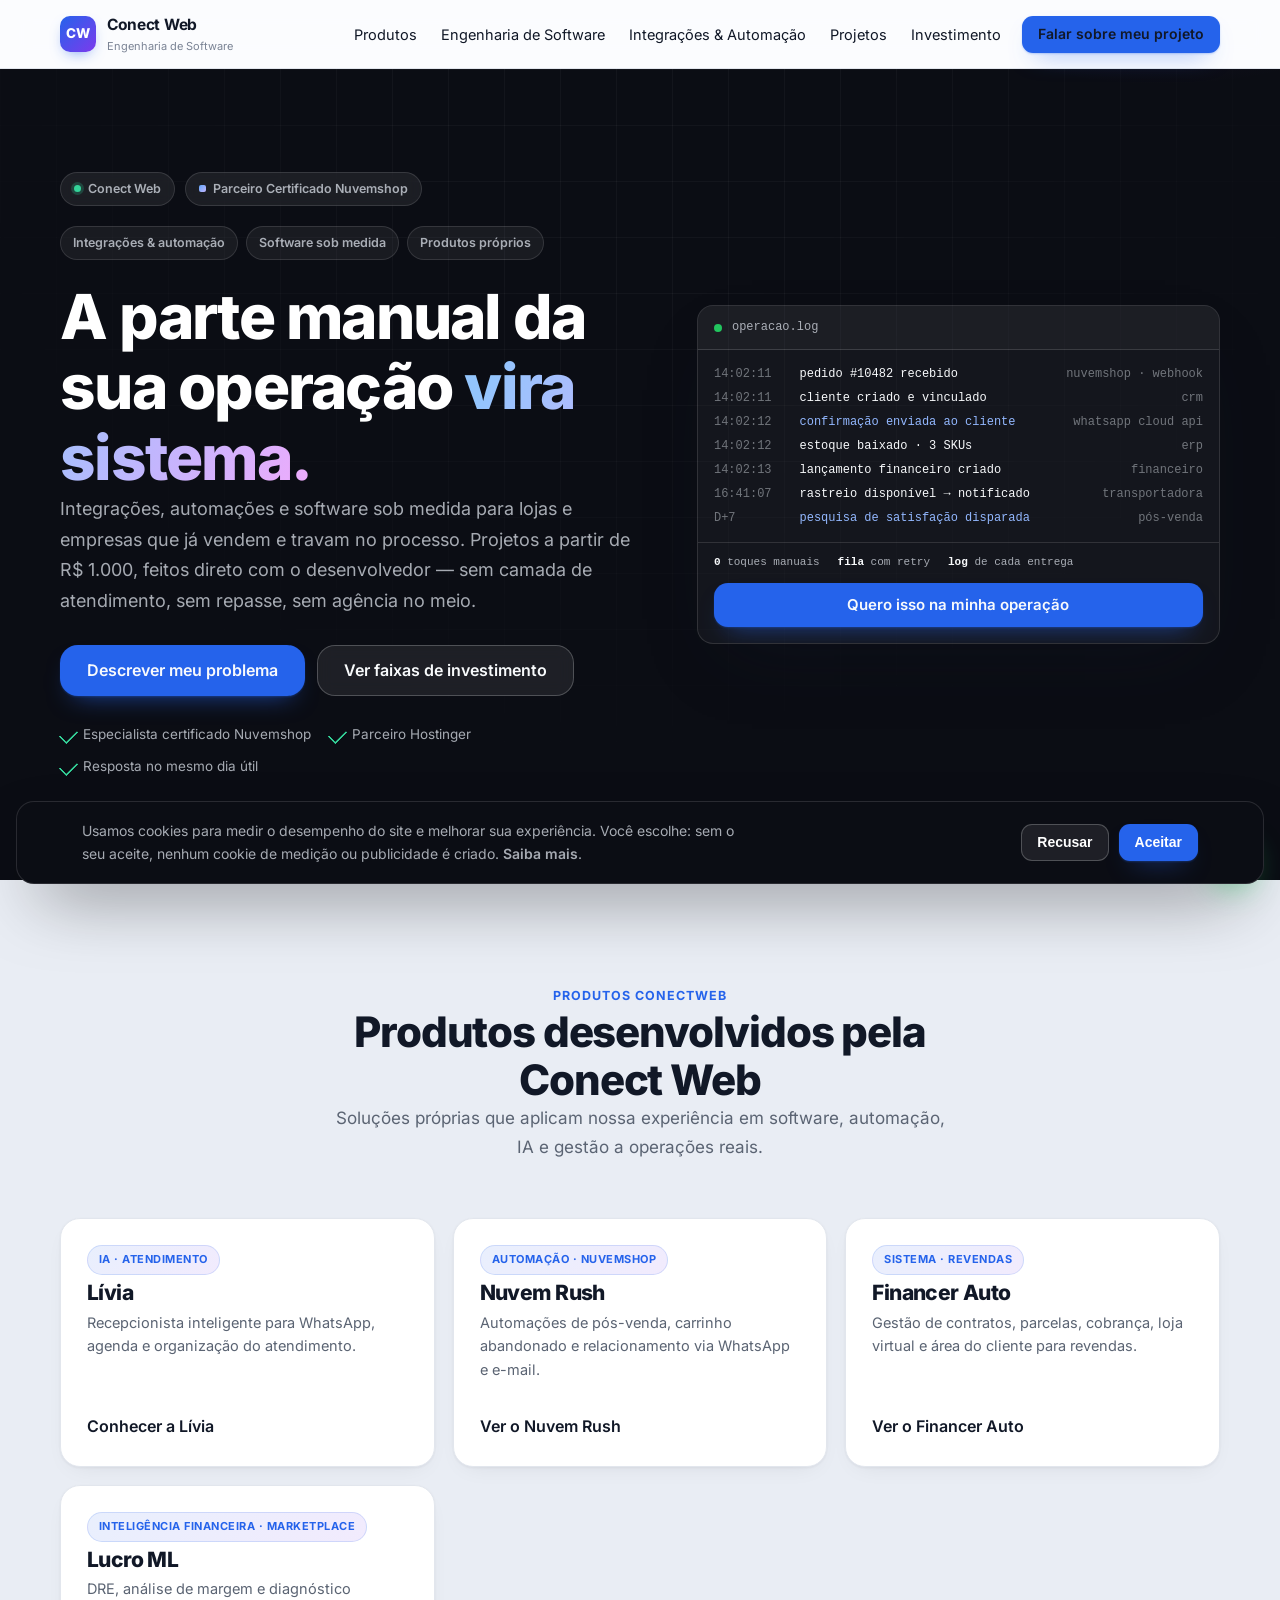
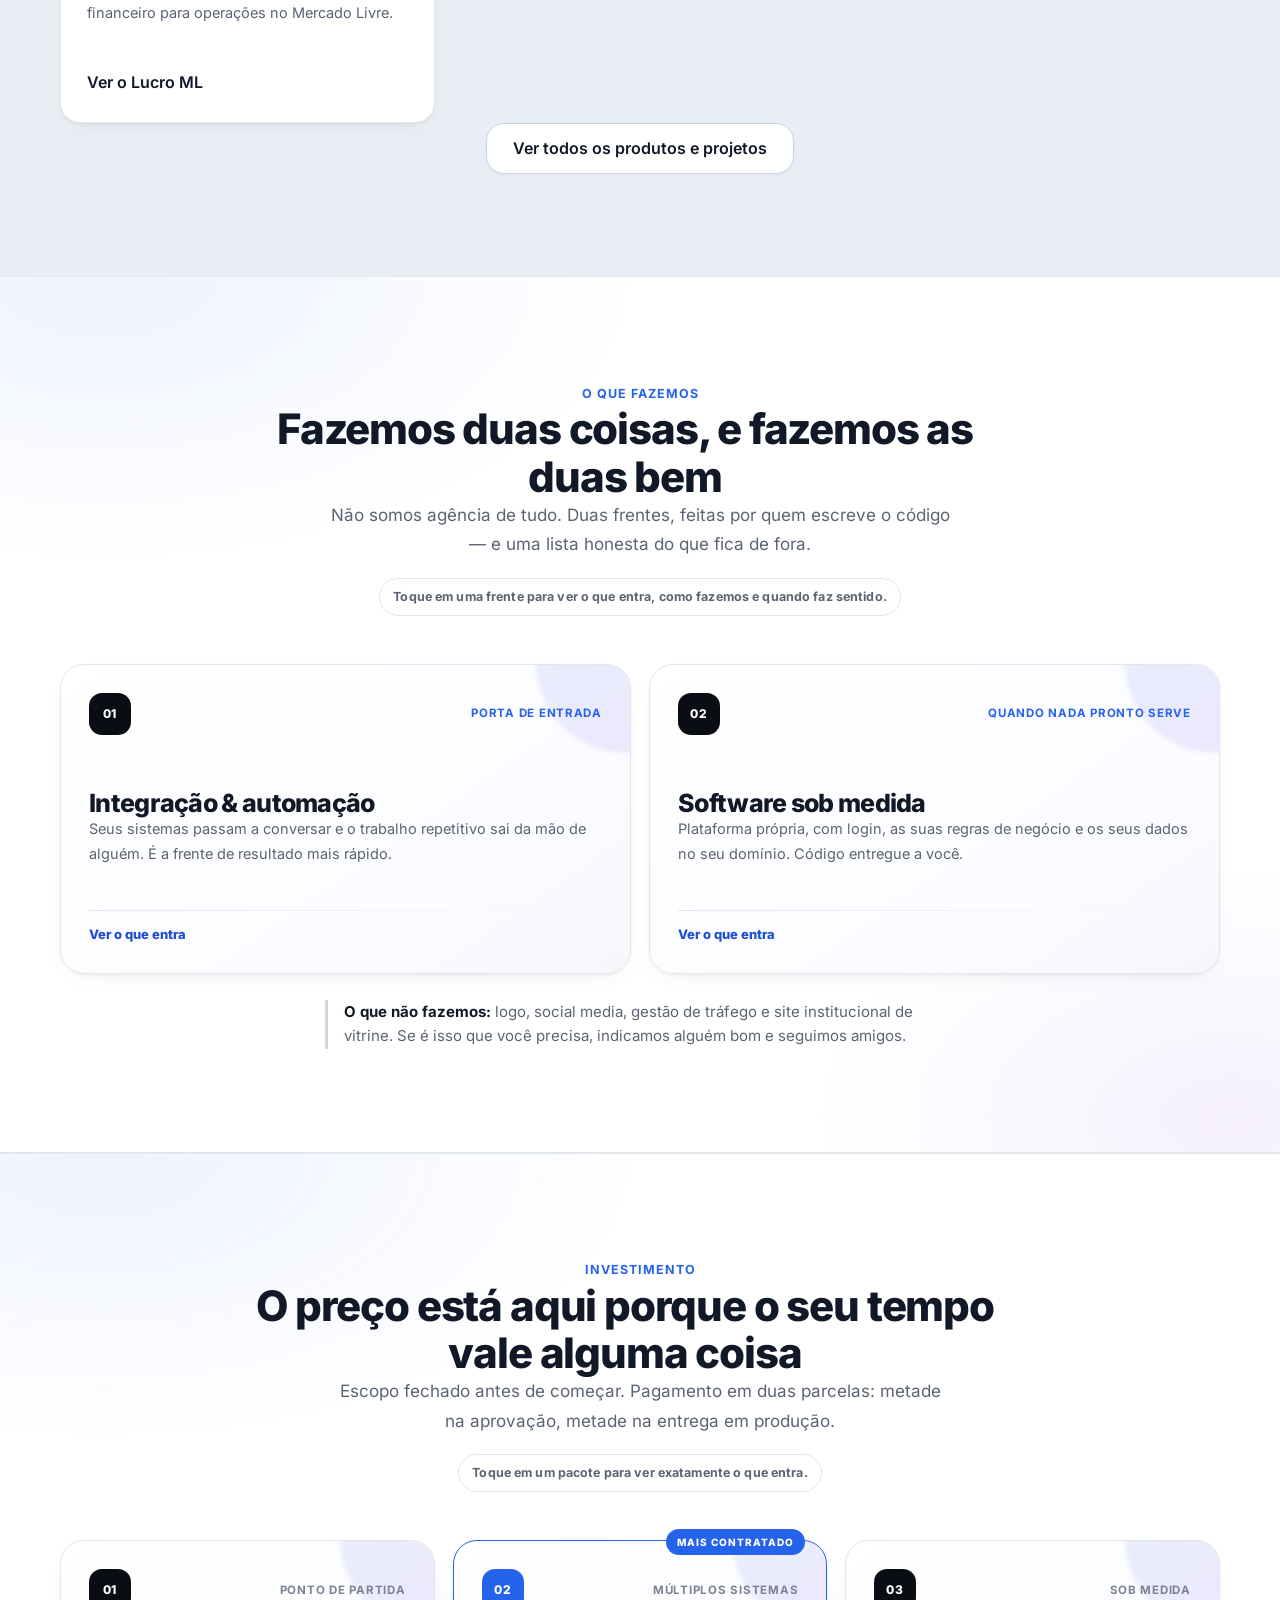
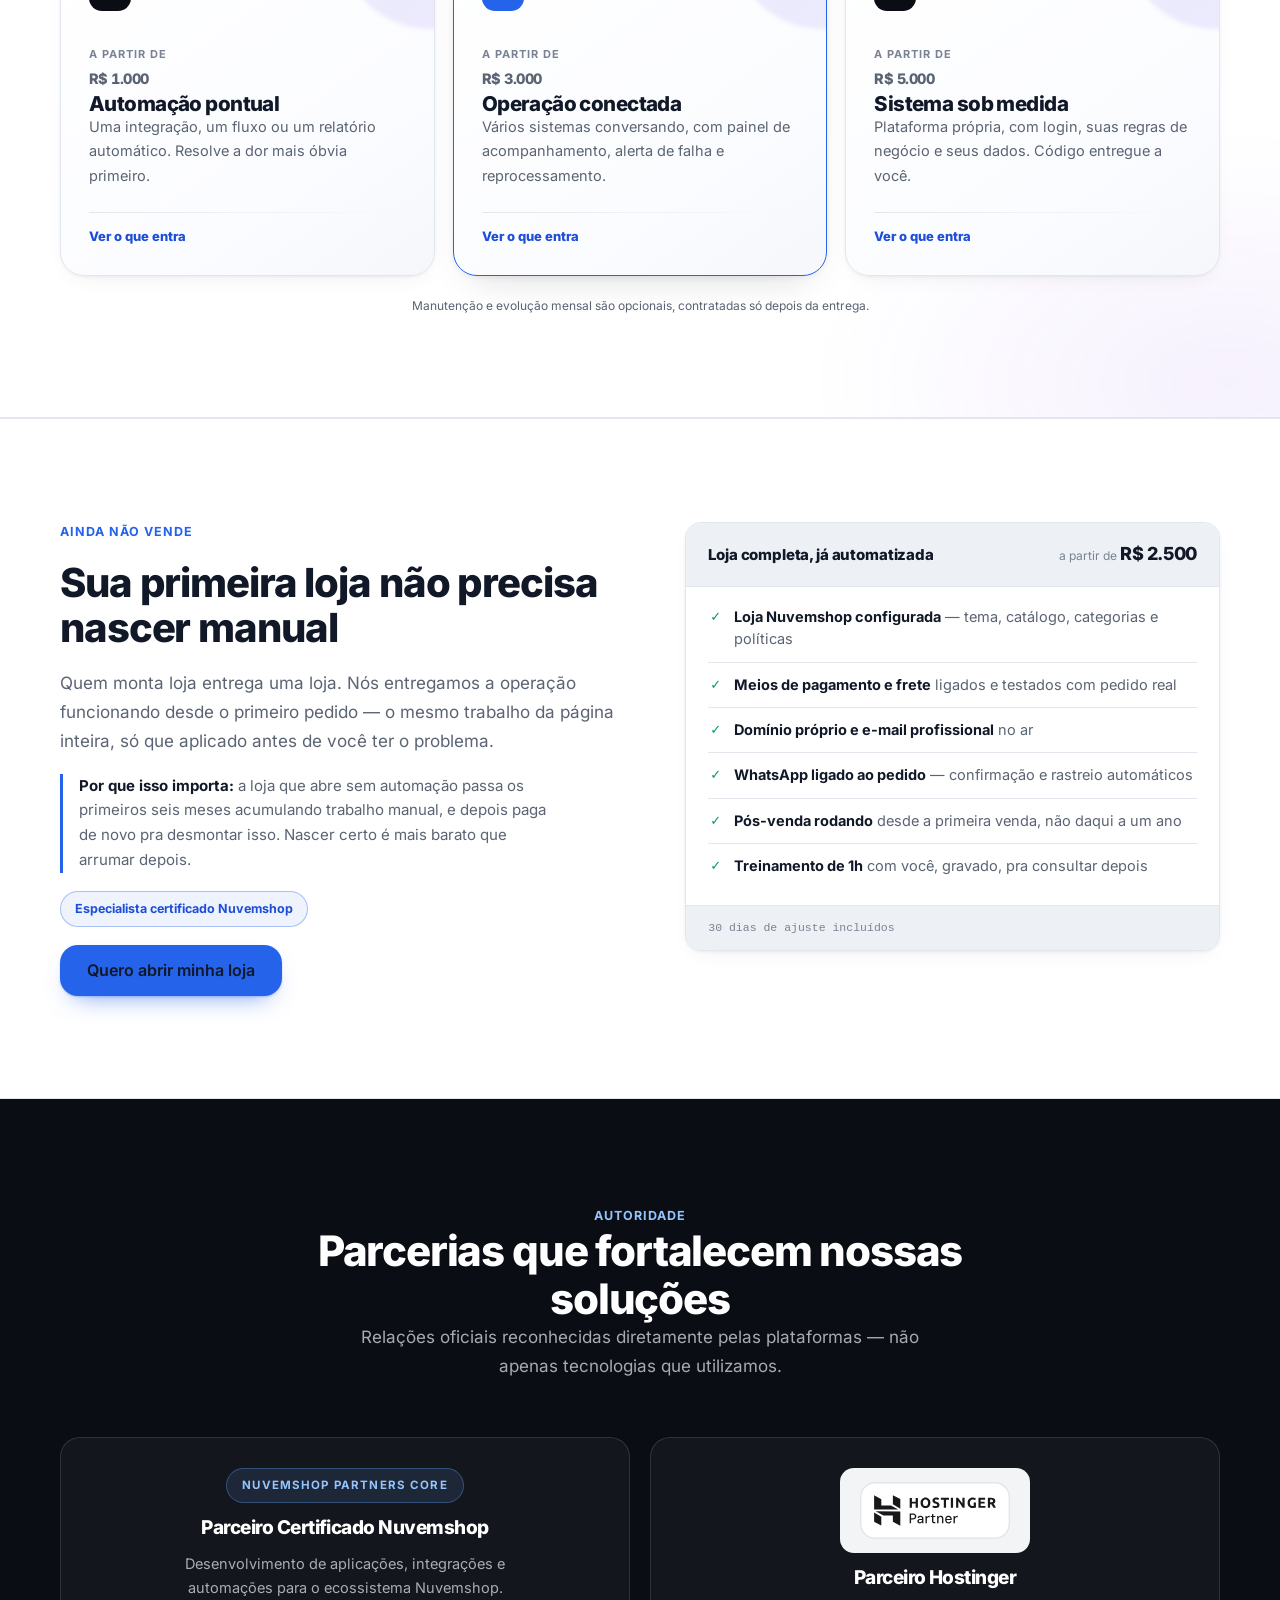
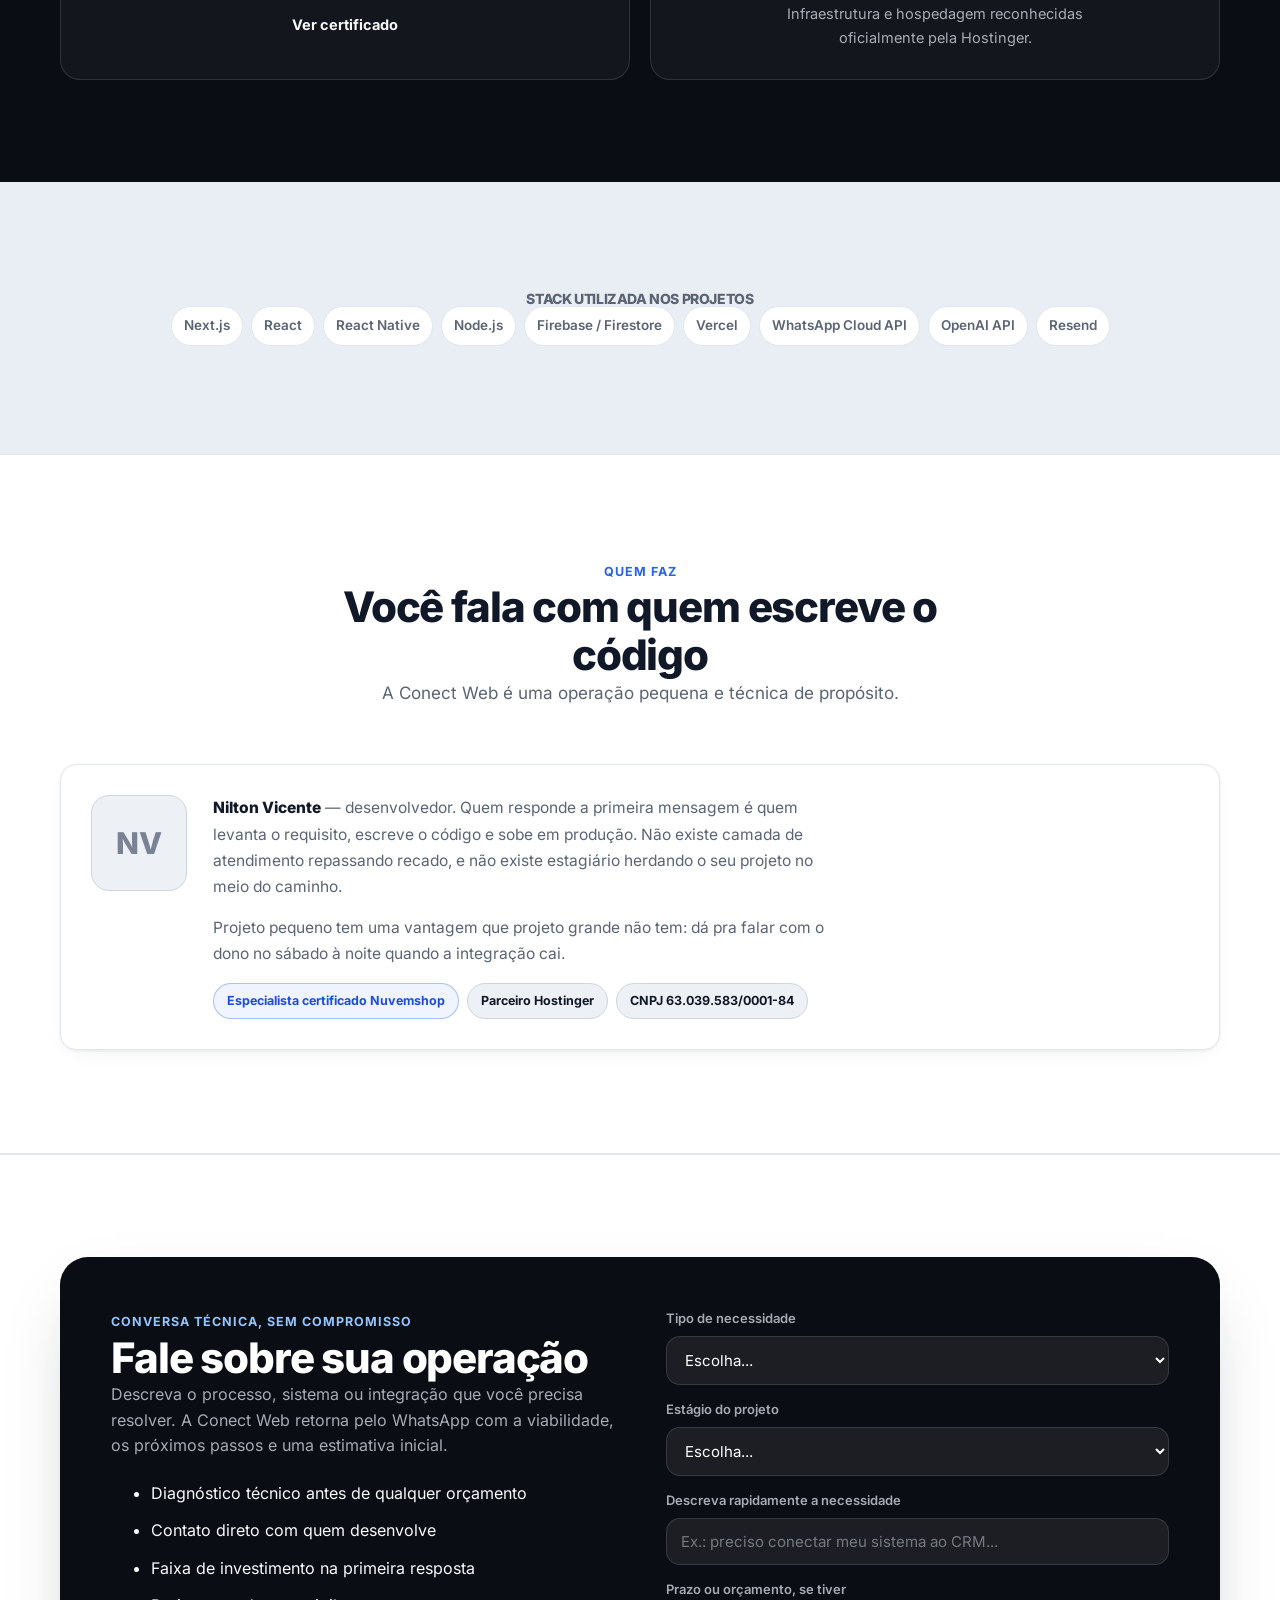
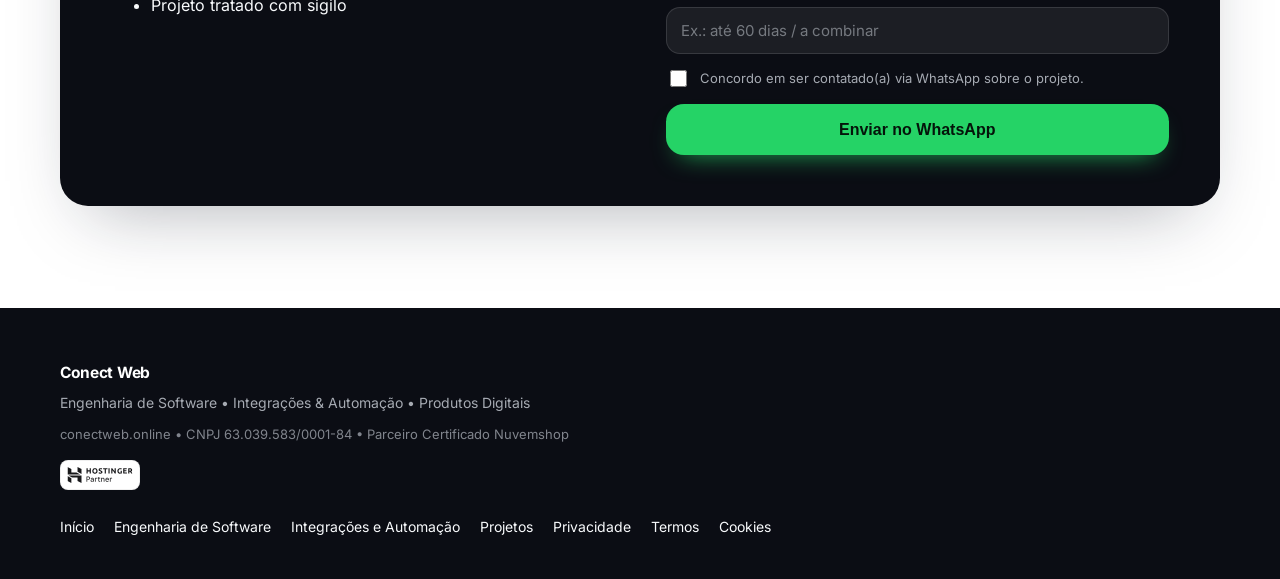
==== commit 3bca5f1e: "fix: refine mobile responsiveness across Conect Web" ====
--- a/index.html
+++ b/index.html
@@ -1,5 +1,5 @@
 <!DOCTYPE html><html lang="pt-BR" class="no-js"><head><meta charset="utf-8"><meta name="viewport" content="width=device-width,initial-scale=1"><script>document.documentElement.classList.remove('no-js');document.documentElement.classList.add('js')</script><title>Conect Web | Automação, integração e software sob medida</title><meta name="description" content="Tiramos o trabalho manual da sua operação: integrações, automações e sistemas sob medida. Projetos a partir de R$ 1.000, direto com quem desenvolve. Especialista certificado Nuvemshop."><link rel="canonical" href="https://conectweb.online/"><meta property="og:type" content="website"><meta property="og:locale" content="pt_BR"><meta property="og:site_name" content="Conect Web"><meta property="og:title" content="Conect Web | Automação, integração e software sob medida"><meta property="og:description" content="Tiramos o trabalho manual da sua operação: integrações, automações e sistemas sob medida. Projetos a partir de R$ 1.000, direto com quem desenvolve."><meta property="og:url" content="https://conectweb.online/"><meta property="og:image" content="https://conectweb.online/og.png"><link rel="icon" href="/favicon.png"><link rel="apple-touch-icon" href="/apple-touch-icon.png">
-<link rel="stylesheet" href="/styles.css?v=18"><script src="/consent.js?v=2" defer></script></head><body data-service="">
+<link rel="stylesheet" href="/styles.css?v=19"><script src="/consent.js?v=2" defer></script></head><body data-service="">
 
 <header class="topbar"><div class="container topbar__inner">
   <a class="brand" href="/" aria-label="Conect Web — início"><span class="brand__logo">CW</span><span class="brand__text"><strong>Conect Web</strong><small>Engenharia de Software</small></span></a>
--- a/styles.css
+++ b/styles.css
@@ -1225,3 +1225,309 @@
 .cap-card--mid{position:relative}
 .cap-card__ribbon{top:-11px;right:22px;transform:none}
 .fine--center{color:var(--muted)}
+
+/* =====================================================================
+   REFINO RESPONSIVO MOBILE
+   Contem os componentes no proprio layout e trata o log do hero sem
+   depender do overflow-x global para esconder conteudo.
+   ===================================================================== */
+
+/* Itens de grid/flex precisam poder encolher abaixo da largura minima
+   inferida pelo seu conteudo. Isso e especialmente importante no hero,
+   nos mockups e nos cards com textos longos. */
+.hero__grid,
+.sys,
+.integ,
+.nuvem,
+.product,
+.prodhub__grid,
+.capabilities-grid,
+.cap-detail__grid,
+.partners,
+.workgrid,
+.timeline,
+.cta,
+.doorgrid,
+.whobox{
+  min-width:0;
+}
+
+.hero__grid > *,
+.sys > *,
+.integ > *,
+.nuvem > *,
+.product > *,
+.prodhub__grid > *,
+.capabilities-grid > *,
+.cap-detail__grid > *,
+.partners > *,
+.workgrid > *,
+.timeline > *,
+.cta > *,
+.doorgrid > *,
+.whobox > *,
+.hero__right,
+.oplog,
+.oplog__body,
+.prodcard,
+.cap-card,
+.cap-card__inner,
+.cap-card__face,
+.cap-detail,
+.form,
+.form label,
+.footer__inner > *{
+  min-width:0;
+  max-width:100%;
+}
+
+.hero__grid{grid-template-columns:minmax(0,1.05fr) minmax(0,.95fr)}
+.prodhub__grid{grid-template-columns:repeat(3,minmax(0,1fr))}
+.partners{grid-template-columns:repeat(2,minmax(0,1fr))}
+.workgrid{grid-template-columns:repeat(3,minmax(0,1fr))}
+.timeline{grid-template-columns:repeat(4,minmax(0,1fr))}
+.cta{grid-template-columns:repeat(2,minmax(0,1fr))}
+
+/* O botao ja ocupa a largura util do card; as margens nao podem ser
+   somadas a width:100%, pois isso cria overflow dentro do painel. */
+.oplog .btn--block{
+  width:calc(100% - 32px);
+  max-width:calc(100% - 32px);
+}
+
+.prodcard,
+.cap-card,
+.cap-detail,
+.partner,
+.work,
+.tl,
+.cta,
+.kit,
+.whobox,
+.legal__body,
+.footer{
+  overflow-wrap:anywhere;
+}
+
+.form input[type="text"],
+.form select{
+  min-width:0;
+  max-width:100%;
+}
+
+/* O estado aberto e a unica area que recebe gesto vertical; o documento
+   atras permanece travado, inclusive em navegadores moveis. */
+html:has(body.capability-open),
+body.capability-open{
+  overflow:hidden;
+  overscroll-behavior:none;
+}
+.cap-card.is-open .cap-card__back{
+  width:100%;
+  min-width:0;
+}
+
+@media (max-width:1000px){
+  .workgrid{grid-template-columns:repeat(2,minmax(0,1fr))}
+  .timeline{grid-template-columns:repeat(2,minmax(0,1fr))}
+}
+
+@media (max-width:900px){
+  .hero__grid,
+  .sys,
+  .integ,
+  .nuvem,
+  .cta,
+  .product{
+    grid-template-columns:minmax(0,1fr);
+  }
+
+  /* No mobile, o texto apresenta a proposta antes do log operacional. */
+  .hero__right{order:0}
+}
+
+@media (max-width:720px){
+  .container{width:calc(100% - 32px)}
+
+  .topbar__inner{gap:10px;padding:10px 0}
+  .brand{min-width:0;max-width:calc(100% - 54px)}
+  .brand__logo{flex:0 0 36px}
+  .brand__text{min-width:0}
+  .menu{width:44px;height:44px;flex:0 0 44px}
+  .mobile{
+    max-height:calc(100dvh - 65px);
+    overflow-y:auto;
+    overscroll-behavior:contain;
+  }
+  .mobile__inner{padding:10px 0 calc(16px + env(safe-area-inset-bottom))}
+  .mobile a:not(.btn),
+  .mobile .btn{min-height:44px;display:flex;align-items:center}
+
+  .section{padding:56px 0}
+  .hero{padding:48px 0 58px}
+  .hero__grid{gap:32px}
+  .hero h1{font-size:clamp(33px,10vw,43px);line-height:1.07}
+  .hero .lead{margin-bottom:24px}
+  .badge-row,.chips{align-items:flex-start}
+  .live-badge,.partner-badge,.livia-badge,.chip{
+    max-width:100%;
+    white-space:normal;
+    overflow-wrap:anywhere;
+  }
+  .hero__cta{margin-bottom:24px}
+  .trustline span{min-width:0;overflow-wrap:anywhere}
+
+  .btn{
+    min-width:0;
+    max-width:100%;
+    min-height:44px;
+    height:auto;
+    white-space:normal;
+    overflow-wrap:anywhere;
+    text-align:center;
+  }
+  .btn--sm{min-height:44px}
+  .btn--lg{padding:14px 18px}
+
+  .oplog__head{padding:11px 13px}
+  .oplog__body{padding:4px 0;overflow:visible}
+  .oplog__body table,
+  .oplog__body tbody{
+    display:block;
+    width:100%;
+    min-width:0;
+  }
+  .oplog__body tr{
+    display:grid;
+    grid-template-columns:62px minmax(0,1fr);
+    column-gap:8px;
+    padding:8px 12px;
+    border-bottom:1px solid rgba(255,255,255,.055);
+  }
+  .oplog__body tr:last-child{border-bottom:0}
+  .oplog__body td{
+    display:block;
+    min-width:0;
+    width:auto;
+    padding:0;
+    font-size:11px;
+    line-height:1.45;
+    white-space:normal;
+    overflow-wrap:anywhere;
+  }
+  .oplog__body .t{grid-column:1;grid-row:1 / span 2}
+  .oplog__body .e{grid-column:2}
+  .oplog__body .s{
+    grid-column:2;
+    margin-top:3px;
+    width:auto;
+    text-align:left;
+    font-size:10px;
+    line-height:1.35;
+  }
+  .oplog__foot{gap:7px 14px;padding:11px 13px}
+  .oplog .btn--block{
+    width:calc(100% - 24px);
+    max-width:calc(100% - 24px);
+    margin:0 12px 12px;
+  }
+
+  .prodhub__grid,
+  .capabilities-grid,
+  .cap-detail__grid,
+  .partners,
+  .workgrid,
+  .timeline{
+    grid-template-columns:minmax(0,1fr);
+  }
+  .prodcard,.sol,.work,.tl{padding:20px}
+  .prodcard .link{
+    display:inline-flex;
+    align-items:center;
+    min-height:44px;
+    max-width:100%;
+    overflow-wrap:anywhere;
+  }
+  .work__top,.work__actions{min-width:0}
+  .work__actions > *{min-width:0}
+  .pill,.tag,.tchip,.whobox__chip{max-width:100%;white-space:normal;overflow-wrap:anywhere}
+
+  .cap-card__meta{align-items:flex-start;flex-wrap:wrap}
+  .cap-card__type{max-width:calc(100% - 54px);overflow-wrap:anywhere;text-align:right}
+  .cap-card__action{max-width:100%;width:auto;overflow-wrap:anywhere}
+  .cap-card.is-open{
+    top:max(6px,env(safe-area-inset-top));
+    right:max(6px,env(safe-area-inset-right));
+    bottom:max(6px,env(safe-area-inset-bottom));
+    left:max(6px,env(safe-area-inset-left));
+  }
+  .cap-card.is-open .cap-card__back{
+    padding:14px;
+    scrollbar-gutter:auto;
+  }
+  .cap-card__close{min-width:84px;min-height:44px;height:44px;top:0}
+  .cap-detail{padding-bottom:calc(18px + env(safe-area-inset-bottom))}
+  .cap-detail h3{font-size:clamp(25px,8.4vw,36px);overflow-wrap:anywhere}
+  .cap-detail__eyebrow,.cap-detail__lead,.cap-detail__grid p{overflow-wrap:anywhere}
+  .cap-detail > .btn{width:100%}
+  .cap-price{max-width:100%;overflow-wrap:anywhere}
+  .cap-card__ribbon{max-width:calc(100% - 44px);white-space:normal;text-align:center}
+
+  .cta{padding:22px;border-radius:22px}
+  .cta__bullets{padding-left:20px}
+  .form{width:100%}
+  .form input[type="text"],
+  .form select{
+    width:100%;
+    font-size:16px;
+  }
+  .form .check{
+    grid-auto-flow:initial;
+    grid-template-columns:17px minmax(0,1fr);
+    width:100%;
+  }
+  .form .check span{min-width:0;overflow-wrap:anywhere}
+
+  .door__seal{max-width:100%;white-space:normal;overflow-wrap:anywhere}
+  .kit__head{padding:16px 18px}
+  .kit__price{max-width:100%;white-space:normal}
+  .kit__list{padding-inline:18px}
+  .whobox{padding:20px}
+
+  .legal__body{padding:22px 18px}
+  .legal__table{max-width:100%}
+  .legal__body .btn{width:100%}
+
+  .footer{padding:46px 0 calc(92px + env(safe-area-inset-bottom))}
+  .footer__inner{display:grid;grid-template-columns:minmax(0,1fr);gap:24px}
+  .footer__links{gap:2px 14px}
+  .footer__links a{display:flex;align-items:center;min-height:44px;overflow-wrap:anywhere}
+  .footer p,.footer small{overflow-wrap:anywhere}
+
+  .cookiebar{
+    left:max(12px,env(safe-area-inset-left));
+    right:max(12px,env(safe-area-inset-right));
+    bottom:calc(78px + env(safe-area-inset-bottom));
+    max-height:calc(100dvh - 96px - env(safe-area-inset-bottom));
+    overflow-y:auto;
+  }
+  .cookiebar__inner{padding:15px}
+  .cookiebar__btns{display:grid;grid-template-columns:repeat(2,minmax(0,1fr));gap:8px}
+  .cookiebar__btns .btn{width:100%}
+
+  .wa-float{
+    right:max(16px,env(safe-area-inset-right));
+    bottom:calc(16px + env(safe-area-inset-bottom));
+  }
+}
+
+@media (max-width:360px){
+  .brand{gap:9px}
+  .brand__text strong{font-size:15px}
+  .brand__text small{font-size:10.5px}
+  .hero h1{font-size:32px}
+  .cap-card__front{padding:20px}
+  .cap-card__front::after{left:20px;right:20px}
+  .partner{padding:20px}
+  .cookiebar__txt{font-size:13.5px}
+}
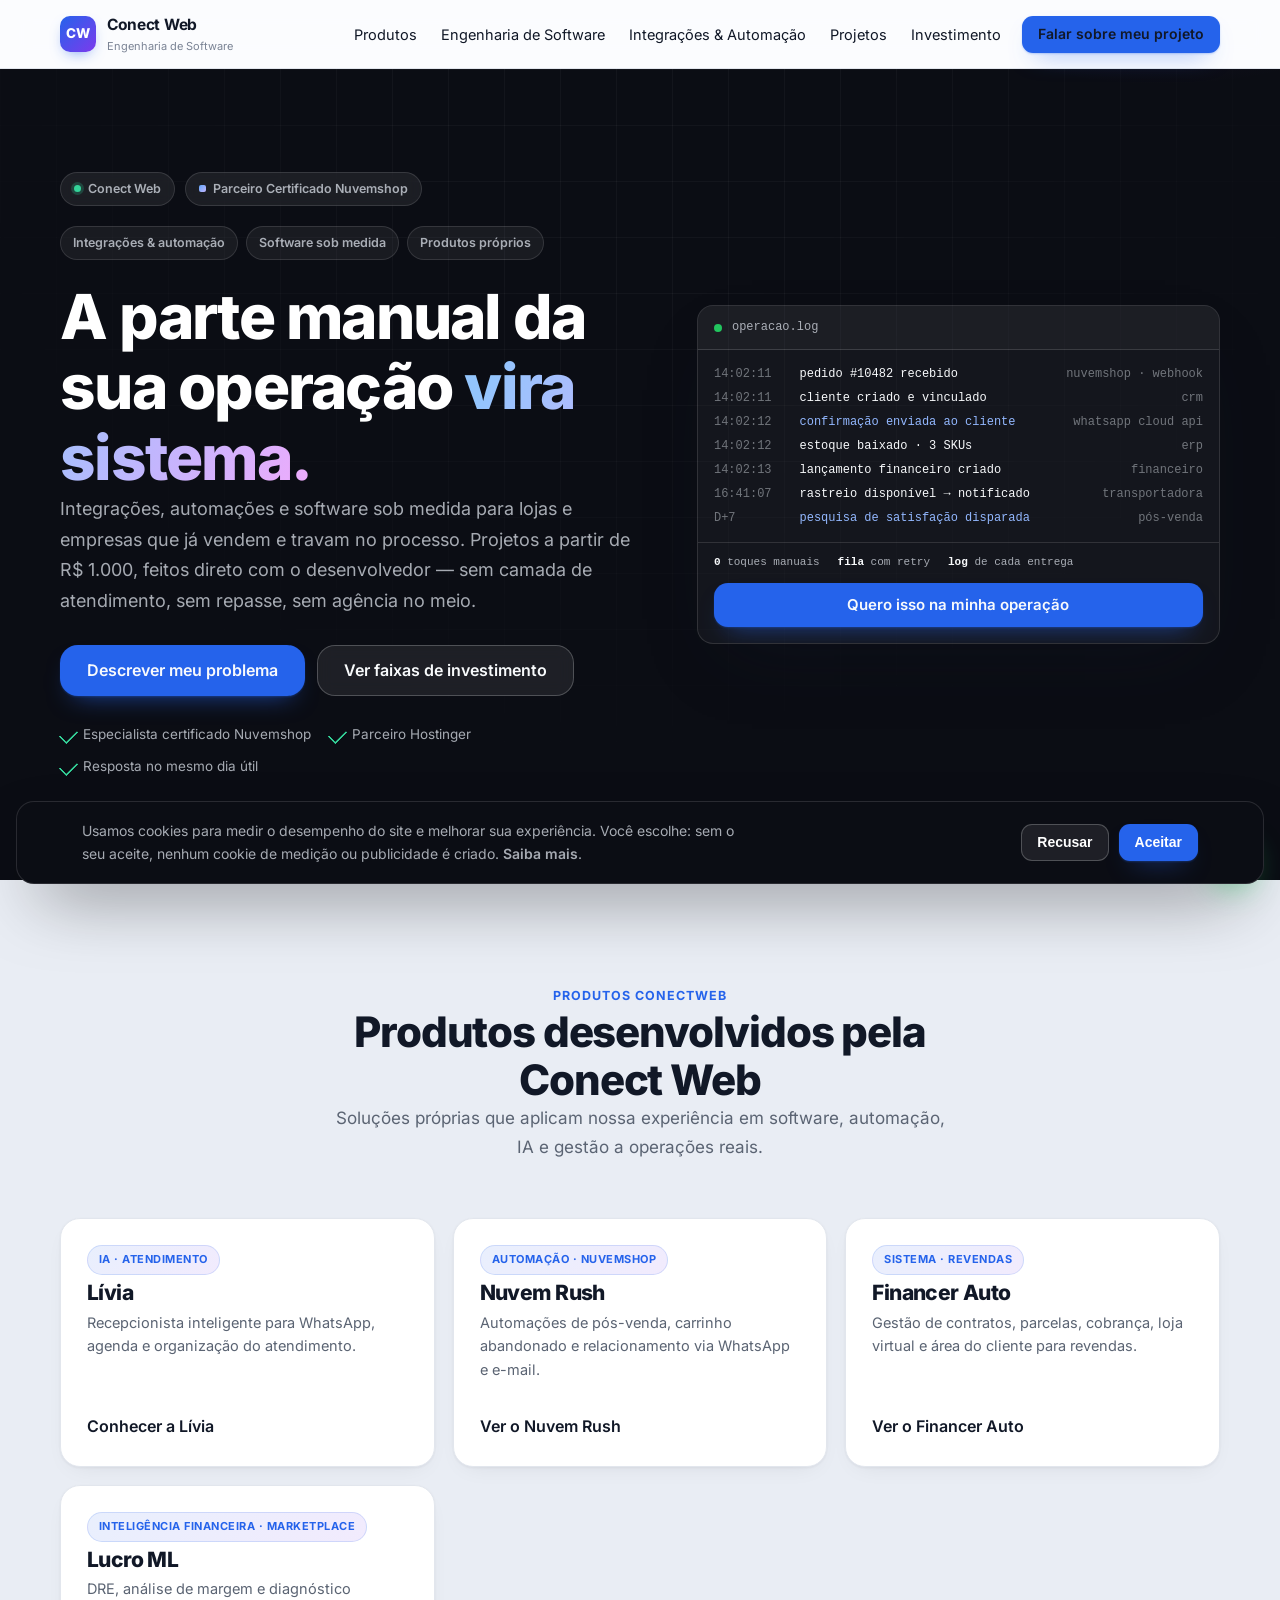
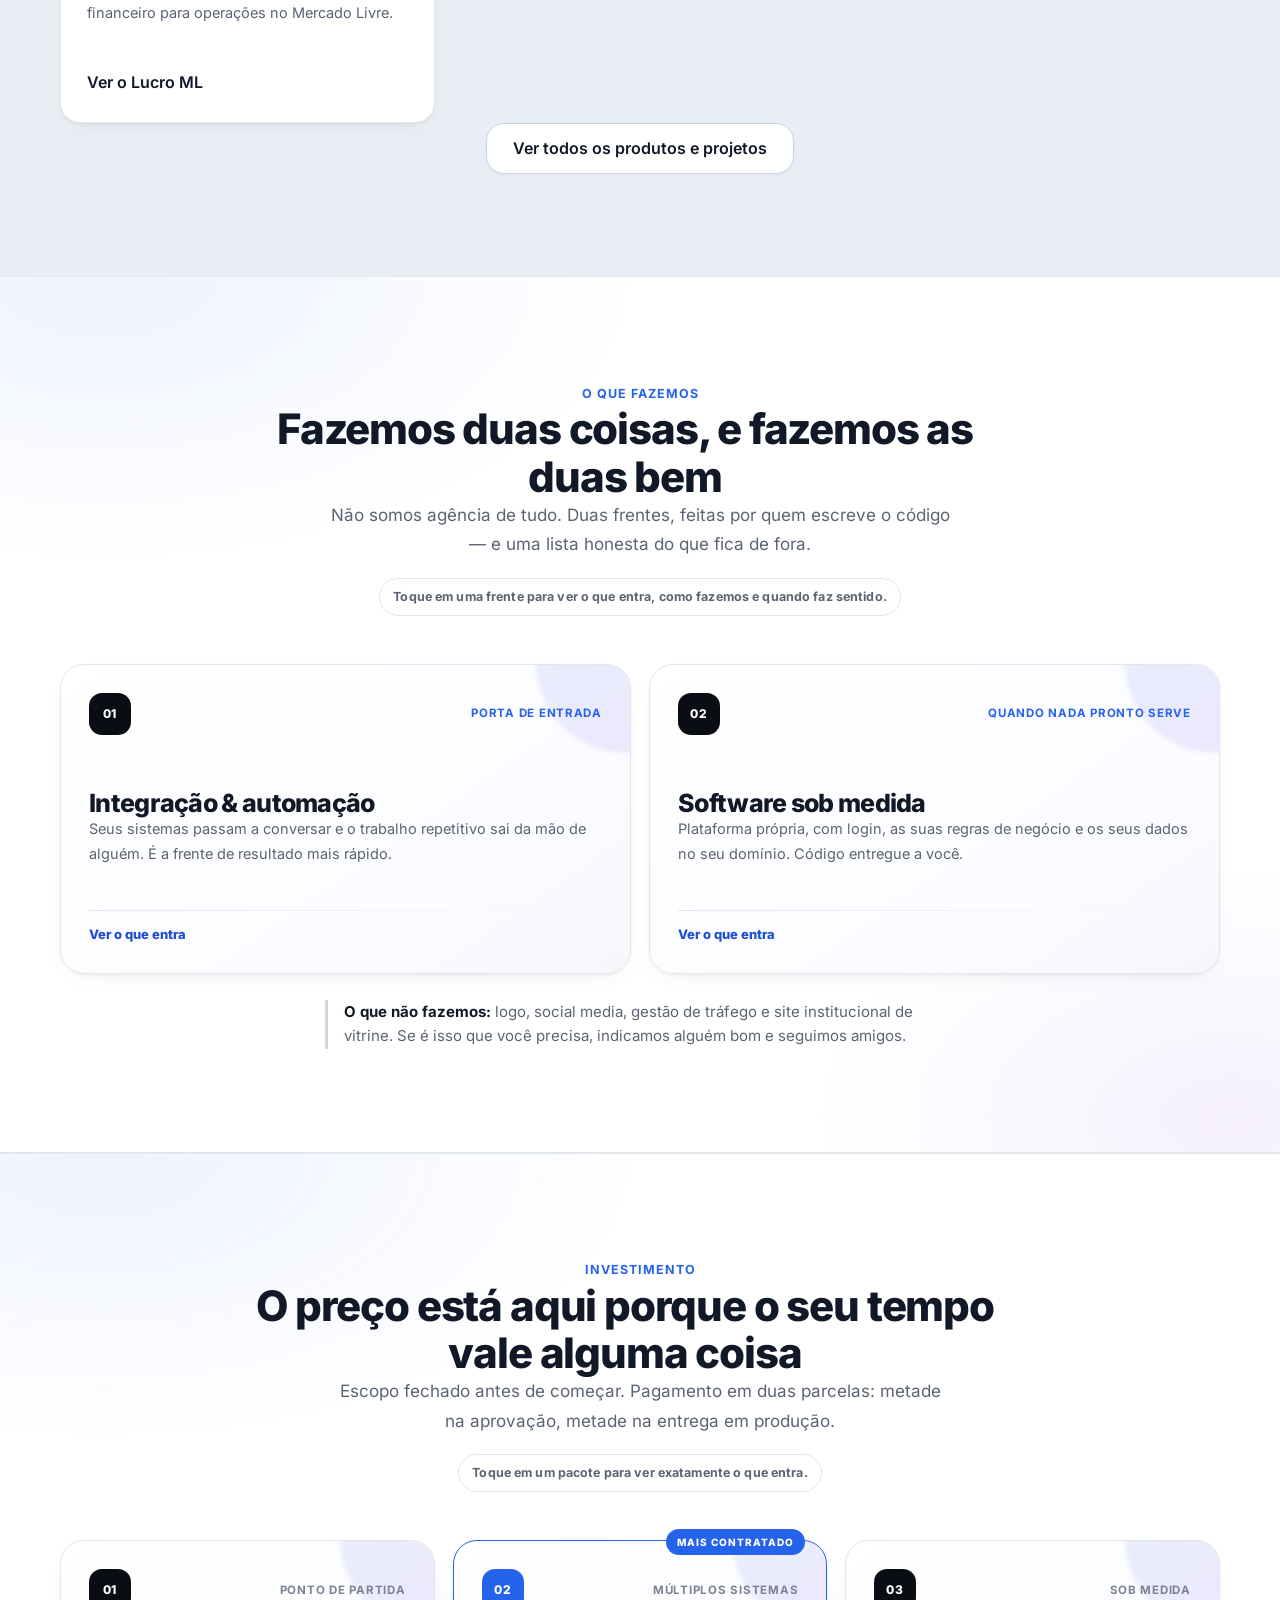
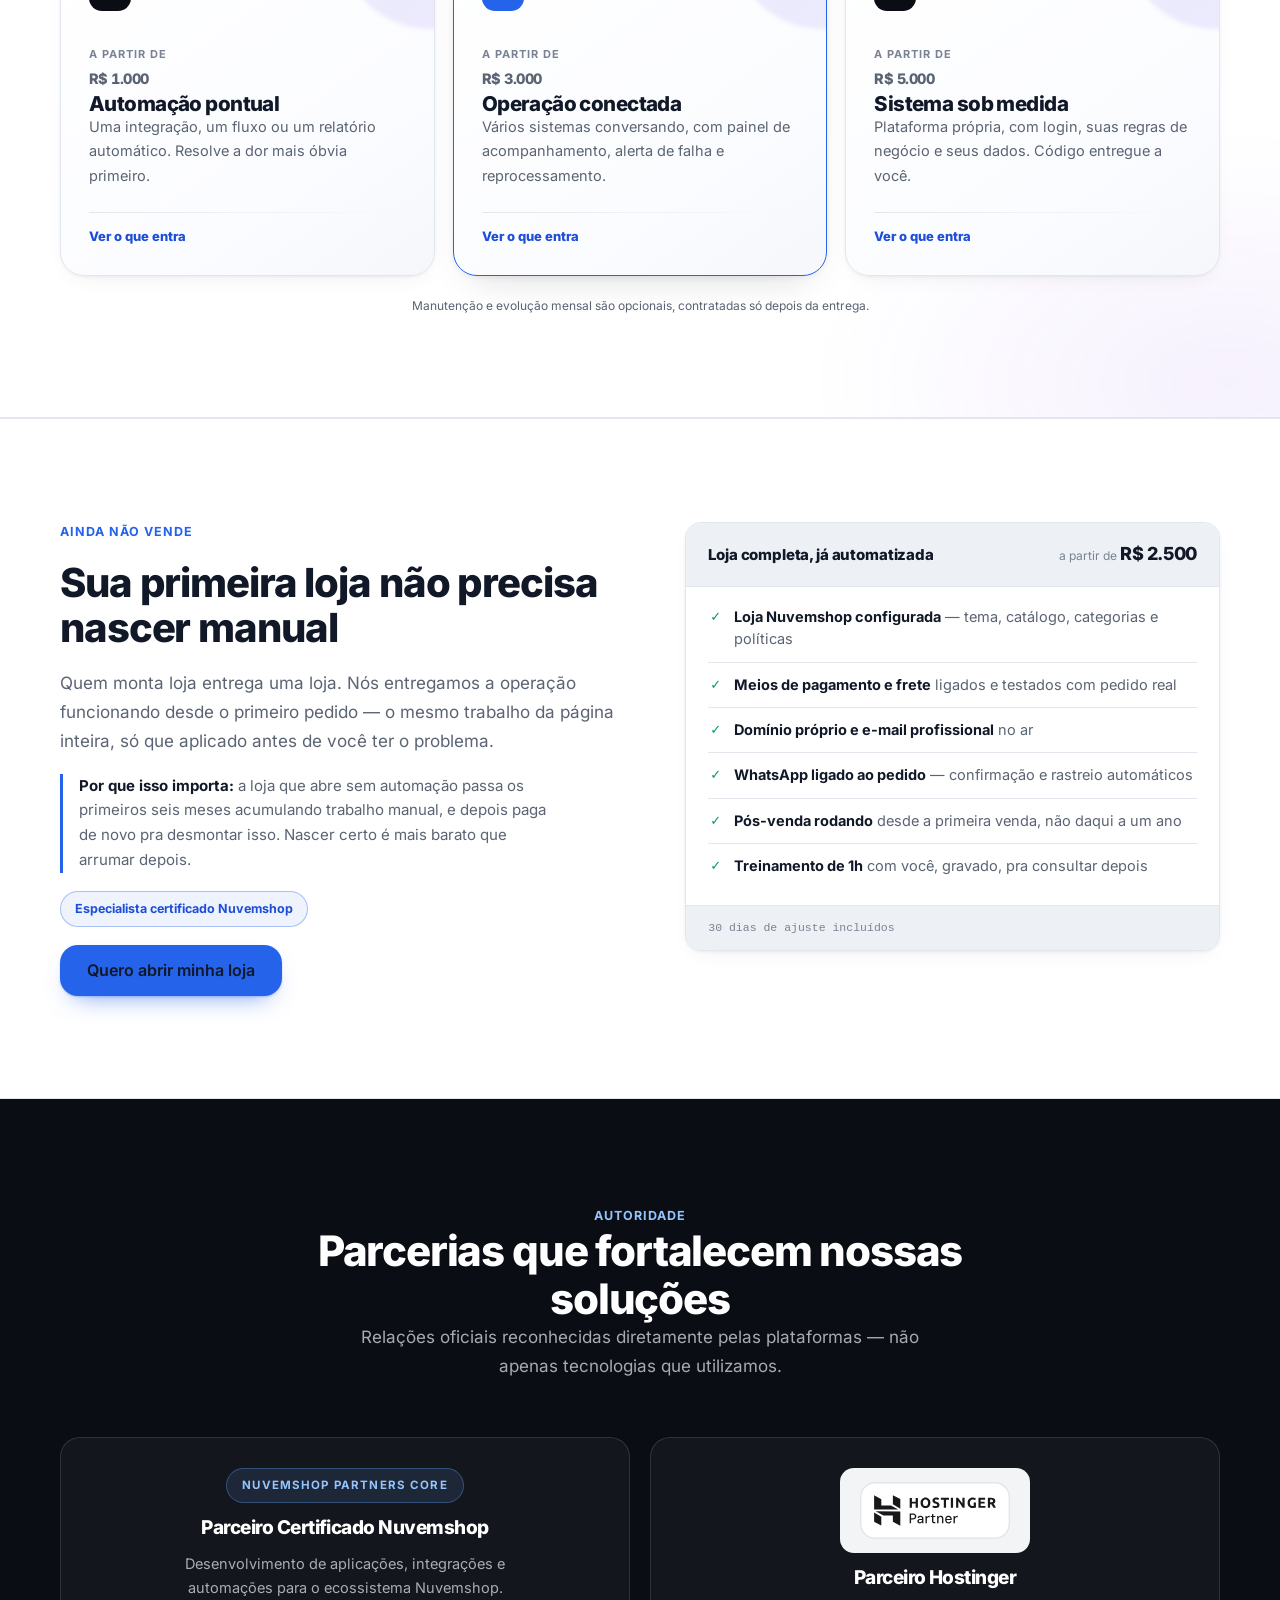
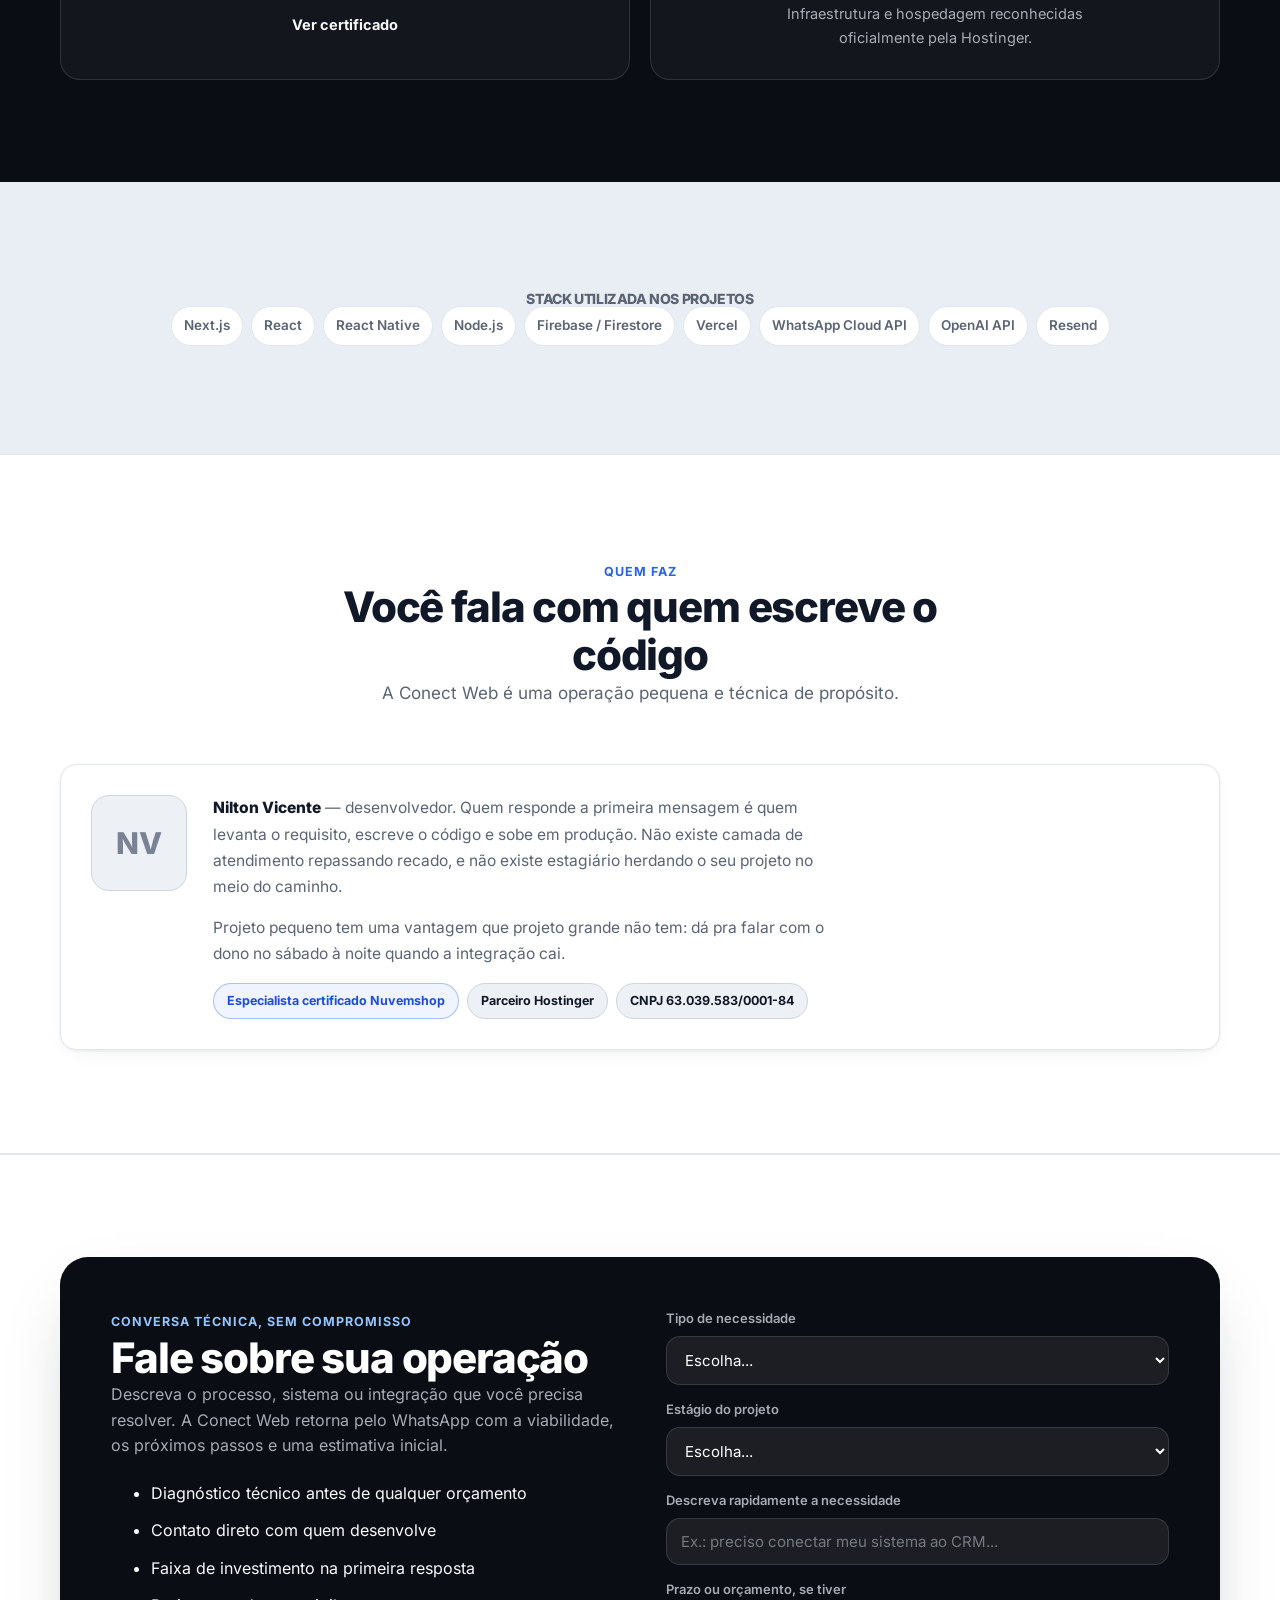
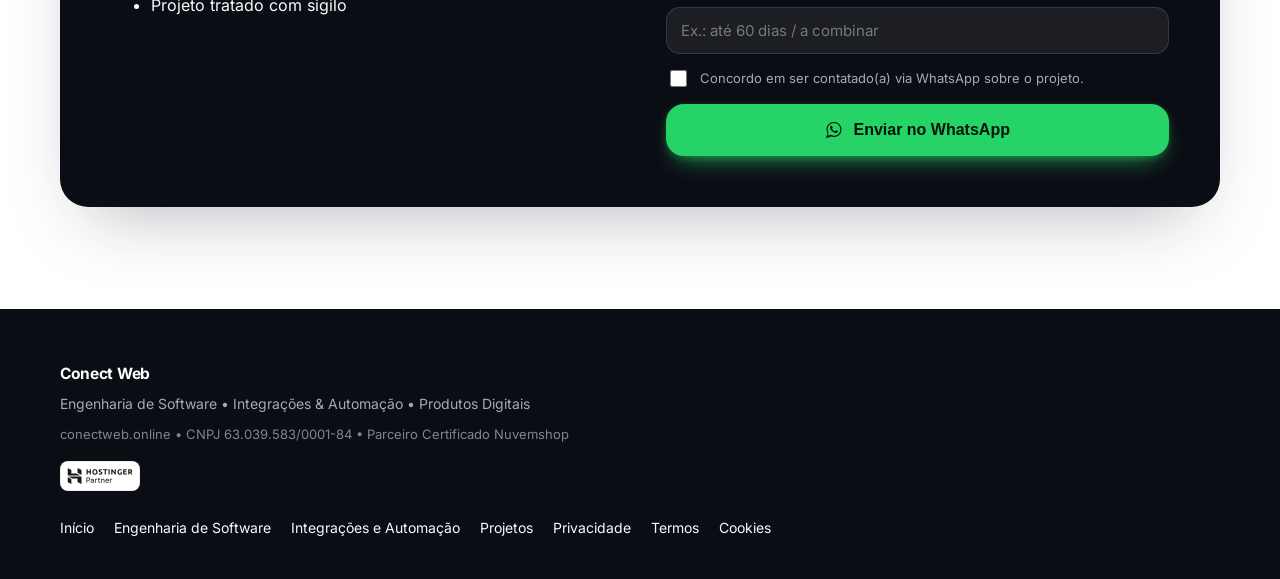
==== commit f28005c2: "feat(ux): padronizar botoes de whatsapp, corrigir forms e polimento visual tech" ====
--- a/index.html
+++ b/index.html
@@ -1,5 +1,7 @@
 <!DOCTYPE html><html lang="pt-BR" class="no-js"><head><meta charset="utf-8"><meta name="viewport" content="width=device-width,initial-scale=1"><script>document.documentElement.classList.remove('no-js');document.documentElement.classList.add('js')</script><title>Conect Web | Automação, integração e software sob medida</title><meta name="description" content="Tiramos o trabalho manual da sua operação: integrações, automações e sistemas sob medida. Projetos a partir de R$ 1.000, direto com quem desenvolve. Especialista certificado Nuvemshop."><link rel="canonical" href="https://conectweb.online/"><meta property="og:type" content="website"><meta property="og:locale" content="pt_BR"><meta property="og:site_name" content="Conect Web"><meta property="og:title" content="Conect Web | Automação, integração e software sob medida"><meta property="og:description" content="Tiramos o trabalho manual da sua operação: integrações, automações e sistemas sob medida. Projetos a partir de R$ 1.000, direto com quem desenvolve."><meta property="og:url" content="https://conectweb.online/"><meta property="og:image" content="https://conectweb.online/og.png"><link rel="icon" href="/favicon.png"><link rel="apple-touch-icon" href="/apple-touch-icon.png">
-<link rel="stylesheet" href="/styles.css?v=19"><script src="/consent.js?v=2" defer></script></head><body data-service="">
+<!-- CSS_INLINE_START -->
+  <link rel="stylesheet" href="/styles.css" />
+  <!-- CSS_INLINE_END --><script src="/consent.js?v=2" defer></script></head><body data-service="">
 
 <header class="topbar"><div class="container topbar__inner">
   <a class="brand" href="/" aria-label="Conect Web — início"><span class="brand__logo">CW</span><span class="brand__text"><strong>Conect Web</strong><small>Engenharia de Software</small></span></a>
@@ -33,7 +35,7 @@
 
 <section class="section section--alt"><div class="container"><header class="section__head"><span class="eyebrow">Quem faz</span><h2>Você fala com quem escreve o código</h2><p>A Conect Web é uma operação pequena e técnica de propósito.</p></header><div class="whobox"><div class="whobox__av" aria-hidden="true">NV</div><div class="whobox__body"><p><strong>Nilton Vicente</strong> — desenvolvedor. Quem responde a primeira mensagem é quem levanta o requisito, escreve o código e sobe em produção. Não existe camada de atendimento repassando recado, e não existe estagiário herdando o seu projeto no meio do caminho.</p><p>Projeto pequeno tem uma vantagem que projeto grande não tem: dá pra falar com o dono no sábado à noite quando a integração cai.</p><div class="whobox__creds"><span class="whobox__chip">Especialista certificado Nuvemshop</span><span class="whobox__chip">Parceiro Hostinger</span><span class="whobox__chip">CNPJ 63.039.583/0001-84</span></div></div></div></div></section>
 
-<section id="contato" class="section section--cta"><div class="container cta"><div class="cta__left"><span class="eyebrow">Conversa técnica, sem compromisso</span><h2>Fale sobre sua operação</h2><p>Descreva o processo, sistema ou integração que você precisa resolver. A Conect Web retorna pelo WhatsApp com a viabilidade, os próximos passos e uma estimativa inicial.</p><ul class="cta__bullets"><li>Diagnóstico técnico antes de qualquer orçamento</li><li>Contato direto com quem desenvolve</li><li>Faixa de investimento na primeira resposta</li><li>Projeto tratado com sigilo</li></ul></div><form class="form" data-lead-form><label>Tipo de necessidade<select name="tipo" required><option value="">Escolha...</option><option>Integrar sistemas que não se falam</option><option>Automatizar uma tarefa manual repetitiva</option><option>Automatizar atendimento ou pós-venda no WhatsApp</option><option>Sistema sob medida (login, regras próprias, painel)</option><option>Abrir minha primeira loja, já automatizada</option><option>Outro / ainda não sei</option></select></label><label>Estágio do projeto<select name="estagio" required><option value="">Escolha...</option><option>Só avaliando possibilidades</option><option>Ainda não vendo — quero abrir</option><option>Já tenho o problema mapeado</option><option>Já tenho um sistema e preciso integrar/evoluir</option><option>Já tenho escopo e quero orçamento</option></select></label><label>Descreva rapidamente a necessidade<input type="text" name="descricao" placeholder="Ex.: preciso conectar meu sistema ao CRM..." required></label><label>Prazo ou orçamento, se tiver<input type="text" name="prazo" placeholder="Ex.: até 60 dias / a combinar"></label><label class="check"><input type="checkbox" name="aceite" required><span>Concordo em ser contatado(a) via WhatsApp sobre o projeto.</span></label><button class="btn btn--wa btn--lg btn--block" type="submit">Enviar no WhatsApp</button></form></div></section>
+<section id="contato" class="section section--cta"><div class="container cta"><div class="cta__left"><span class="eyebrow">Conversa técnica, sem compromisso</span><h2>Fale sobre sua operação</h2><p>Descreva o processo, sistema ou integração que você precisa resolver. A Conect Web retorna pelo WhatsApp com a viabilidade, os próximos passos e uma estimativa inicial.</p><ul class="cta__bullets"><li>Diagnóstico técnico antes de qualquer orçamento</li><li>Contato direto com quem desenvolve</li><li>Faixa de investimento na primeira resposta</li><li>Projeto tratado com sigilo</li></ul></div><form class="form" data-lead-form><label>Tipo de necessidade<select name="tipo" required><option value="">Escolha...</option><option>Integrar sistemas que não se falam</option><option>Automatizar uma tarefa manual repetitiva</option><option>Automatizar atendimento ou pós-venda no WhatsApp</option><option>Sistema sob medida (login, regras próprias, painel)</option><option>Abrir minha primeira loja, já automatizada</option><option>Outro / ainda não sei</option></select></label><label>Estágio do projeto<select name="estagio" required><option value="">Escolha...</option><option>Só avaliando possibilidades</option><option>Ainda não vendo — quero abrir</option><option>Já tenho o problema mapeado</option><option>Já tenho um sistema e preciso integrar/evoluir</option><option>Já tenho escopo e quero orçamento</option></select></label><label>Descreva rapidamente a necessidade<input type="text" name="descricao" placeholder="Ex.: preciso conectar meu sistema ao CRM..." required></label><label>Prazo ou orçamento, se tiver<input type="text" name="prazo" placeholder="Ex.: até 60 dias / a combinar"></label><label class="check"><input type="checkbox" name="aceite" required><span>Concordo em ser contatado(a) via WhatsApp sobre o projeto.</span></label><button class="btn btn--wa btn--lg btn--block" type="submit"><svg viewBox="0 0 32 32" width="20" height="20" fill="currentColor" aria-hidden="true" focusable="false"><path d="M16.004 3C9.376 3 4 8.373 4 15c0 2.31.652 4.469 1.781 6.305L3 29l7.879-2.734A12.94 12.94 0 0 0 16.004 27C22.63 27 28 21.627 28 15S22.63 3 16.004 3Zm0 22.1a10.06 10.06 0 0 1-5.13-1.404l-.368-.219-4.678 1.624 1.548-4.554-.24-.375A10.07 10.07 0 0 1 5.9 15c0-5.577 4.532-10.1 10.104-10.1S26.1 9.423 26.1 15 21.576 25.1 16.004 25.1Zm5.542-7.564c-.303-.152-1.792-.884-2.07-.985-.278-.101-.48-.152-.682.152-.202.303-.783.985-.96 1.187-.177.202-.354.227-.657.076-.303-.152-1.278-.471-2.434-1.503-.9-.803-1.508-1.796-1.685-2.099-.177-.303-.019-.467.133-.618.137-.136.303-.354.454-.531.152-.177.202-.303.303-.505.101-.202.05-.379-.025-.531-.076-.152-.682-1.646-.935-2.253-.246-.591-.497-.511-.682-.52l-.581-.01c-.202 0-.531.076-.809.379-.278.303-1.06 1.036-1.06 2.529s1.085 2.935 1.236 3.138c.152.202 2.135 3.26 5.174 4.572.723.312 1.287.499 1.727.638.726.231 1.386.199 1.909.121.582-.087 1.792-.733 2.045-1.441.253-.708.253-1.315.177-1.441-.076-.126-.278-.202-.581-.354Z"/></svg><span>Enviar no WhatsApp</span></button></form></div></section>
 
 <footer class="footer"><div class="container footer__inner"><div><strong>Conect Web</strong><p>Engenharia de Software • Integrações &amp; Automação • Produtos Digitais</p><small>conectweb.online • CNPJ 63.039.583/0001-84 • Parceiro Certificado Nuvemshop</small><a href="https://www.hostinger.com/" target="_blank" rel="noopener" style="display:block;margin-top:14px;width:80px" aria-label="Hostinger Partner"><img src="/imagem/hostinger-partner-badge.svg" alt="Hostinger Partner" width="80" height="30" loading="lazy" style="display:block"></a></div><div class="footer__links"><a href="/">Início</a><a href="/desenvolvimento-de-sistemas/">Engenharia de Software</a><a href="/automacoes-e-integracoes/">Integrações e Automação</a><a href="/projetos/">Projetos</a><a href="/privacidade/">Privacidade</a><a href="/termos/">Termos</a><a href="/cookies/">Cookies</a></div></div></footer>
 <a class="wa-float" href="#" data-wa-btn data-event="whatsapp_click" aria-label="Falar no WhatsApp"><svg viewBox="0 0 32 32" width="28" height="28" fill="#fff" aria-hidden="true" focusable="false"><path d="M16.004 3C9.376 3 4 8.373 4 15c0 2.31.652 4.469 1.781 6.305L3 29l7.879-2.734A12.94 12.94 0 0 0 16.004 27C22.63 27 28 21.627 28 15S22.63 3 16.004 3Zm0 22.1a10.06 10.06 0 0 1-5.13-1.404l-.368-.219-4.678 1.624 1.548-4.554-.24-.375A10.07 10.07 0 0 1 5.9 15c0-5.577 4.532-10.1 10.104-10.1S26.1 9.423 26.1 15 21.576 25.1 16.004 25.1Zm5.542-7.564c-.303-.152-1.792-.884-2.07-.985-.278-.101-.48-.152-.682.152-.202.303-.783.985-.96 1.187-.177.202-.354.227-.657.076-.303-.152-1.278-.471-2.434-1.503-.9-.803-1.508-1.796-1.685-2.099-.177-.303-.019-.467.133-.618.137-.136.303-.354.454-.531.152-.177.202-.303.303-.505.101-.202.05-.379-.025-.531-.076-.152-.682-1.646-.935-2.253-.246-.591-.497-.511-.682-.52l-.581-.01c-.202 0-.531.076-.809.379-.278.303-1.06 1.036-1.06 2.529s1.085 2.935 1.236 3.138c.152.202 2.135 3.26 5.174 4.572.723.312 1.287.499 1.727.638.726.231 1.386.199 1.909.121.582-.087 1.792-.733 2.045-1.441.253-.708.253-1.315.177-1.441-.076-.126-.278-.202-.581-.354Z"/></svg></a><script src="/script.js?v=2" defer></script><script>
--- a/styles.css
+++ b/styles.css
@@ -138,7 +138,23 @@
 .btn--primary:hover{ --btn-bg:var(--brand-ink); }
 .btn--ghost{ --btn-bg:#fff; --btn-fg:var(--text); --btn-bd:var(--line2); box-shadow:var(--shadow-xs); }
 .btn--ghost:hover{ --btn-bd:#C9CDD4; }
-.btn--wa{ --btn-bg:#25D366; --btn-fg:#04140A; box-shadow:0 12px 26px -14px rgba(37,211,102,.9); }
+.btn--wa{
+  --btn-bg:#25D366;
+  --btn-fg:#031409;
+  font-weight:700;
+  box-shadow:0 12px 26px -12px rgba(37,211,102,.85), 0 2px 6px rgba(37,211,102,.3);
+}
+.btn--wa:hover{
+  --btn-bg:#22bf5b;
+  transform:translateY(-2px);
+  box-shadow:0 16px 32px -10px rgba(37,211,102,.95), 0 4px 10px rgba(37,211,102,.4);
+}
+.btn--wa svg{
+  flex-shrink:0;
+  width:20px;
+  height:20px;
+  fill:currentColor;
+}
 
 /* Botoes sobre fundo escuro (hero e CTA) */
 .hero .btn--ghost, .cta .btn--ghost{
@@ -834,9 +850,27 @@
   position:fixed; right:20px; bottom:20px; z-index:70;
   width:54px; height:54px; border-radius:50%; display:grid; place-items:center;
   background:#25D366; box-shadow:0 14px 32px -10px rgba(37,211,102,.8);
-  transition:transform .18s ease;
-}
-.wa-float:hover{ transform:scale(1.06); }
+  transition:transform .2s cubic-bezier(.34,1.56,.64,1), box-shadow .25s ease, background .2s ease;
+  animation:waPulse 3.2s infinite ease-out;
+}
+.wa-float:hover{
+  transform:scale(1.08) translateY(-2px);
+  background:#20ba5a;
+  box-shadow:0 18px 36px -8px rgba(37,211,102,.9), 0 0 0 8px rgba(37,211,102,.15);
+  animation:none;
+}
+.wa-float:active{ transform:scale(0.96); }
+.wa-float svg{
+  width:28px; height:28px; fill:#fff;
+  transition:transform .2s ease;
+}
+.wa-float:hover svg{ transform:scale(1.05); }
+
+@keyframes waPulse{
+  0%{ box-shadow:0 12px 28px -8px rgba(37,211,102,.75), 0 0 0 0 rgba(37,211,102,.55); }
+  60%{ box-shadow:0 12px 28px -8px rgba(37,211,102,.75), 0 0 0 14px rgba(37,211,102,0); }
+  100%{ box-shadow:0 12px 28px -8px rgba(37,211,102,.75), 0 0 0 0 rgba(37,211,102,0); }
+}
 
 /* =============================================================
    Responsivo
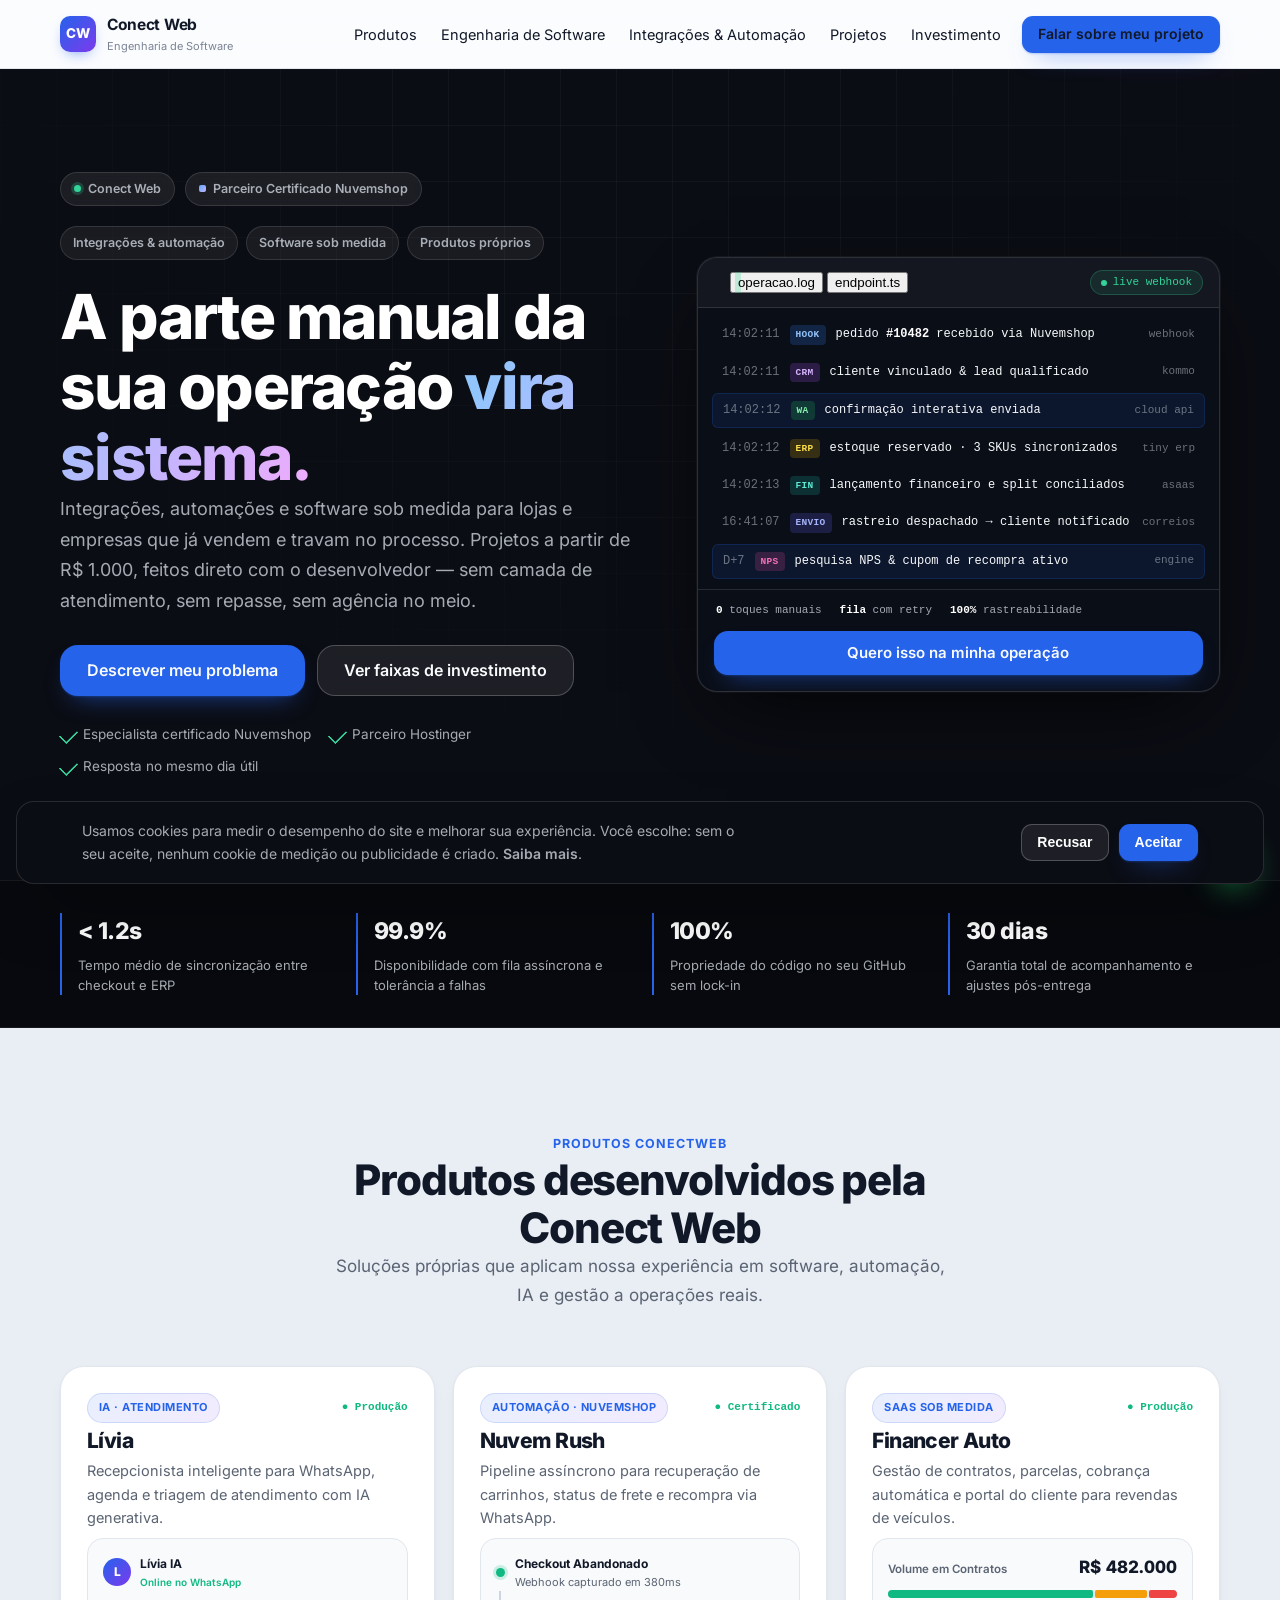
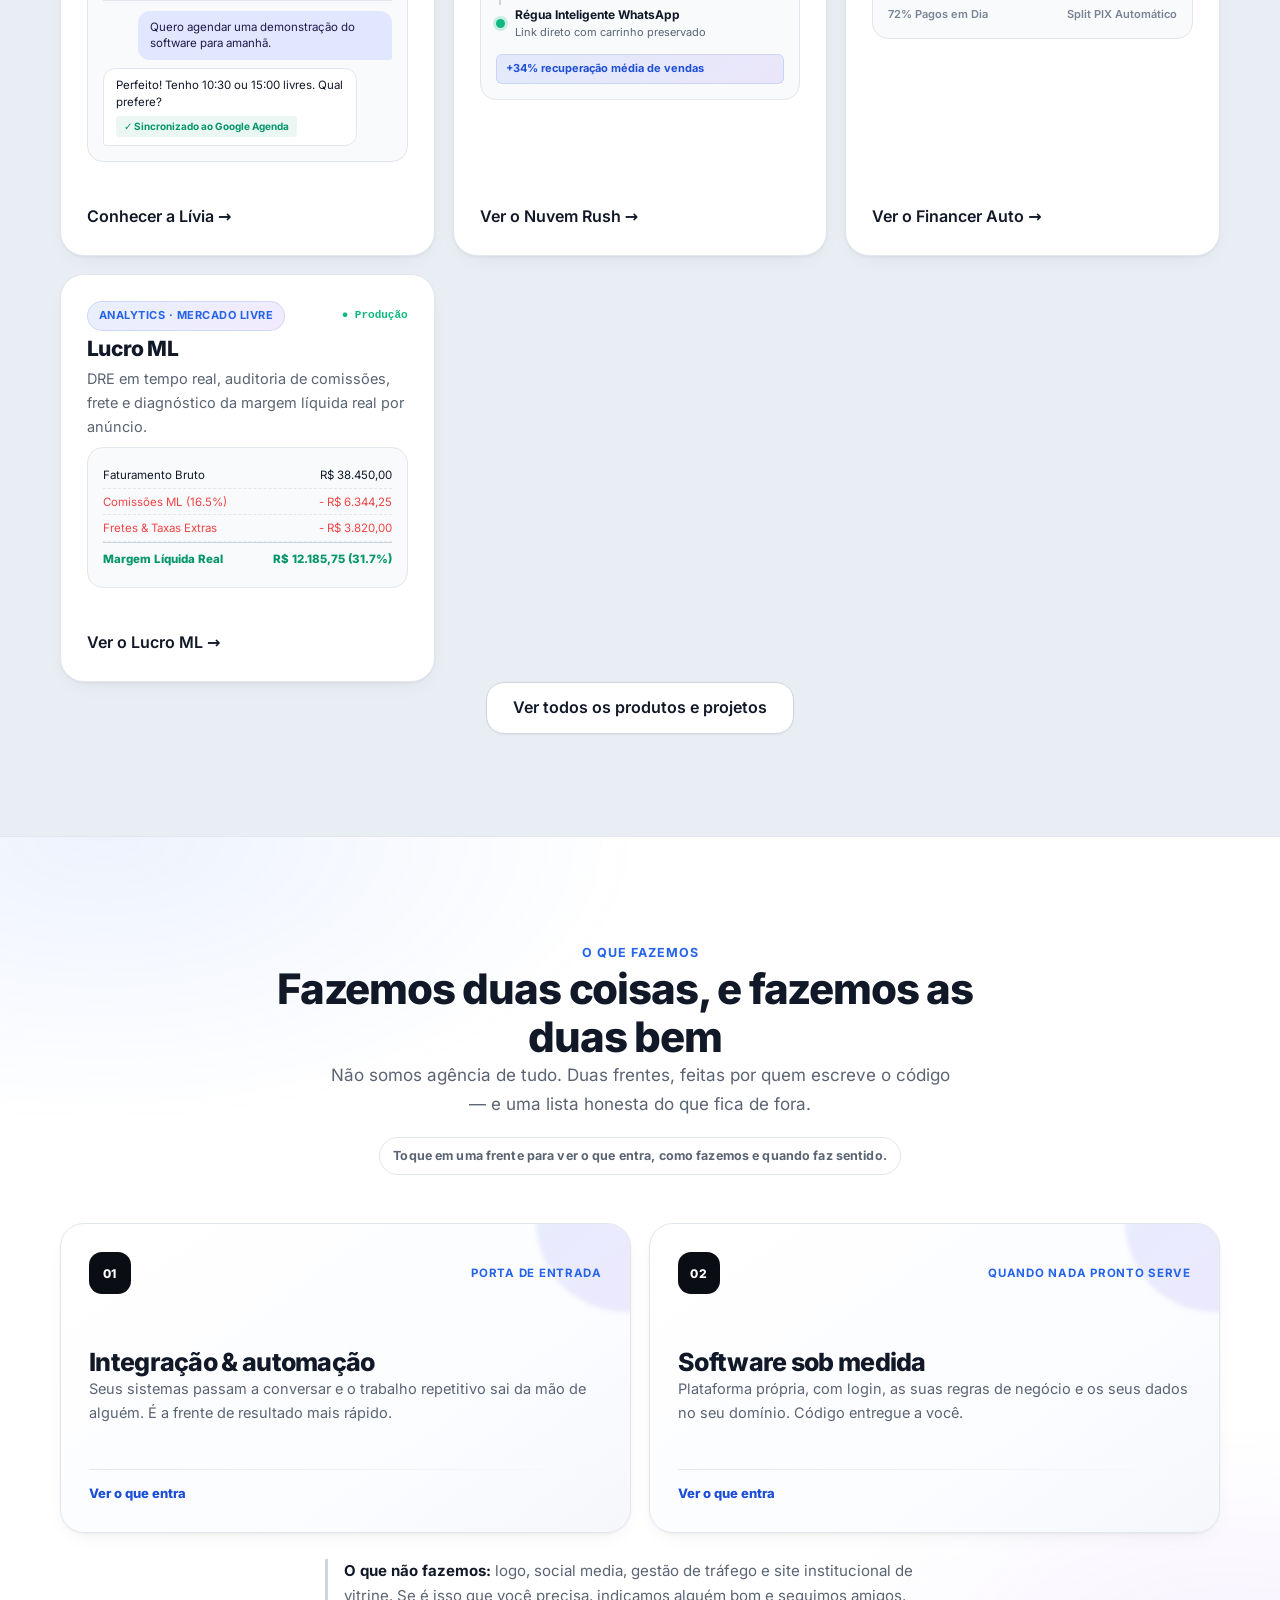
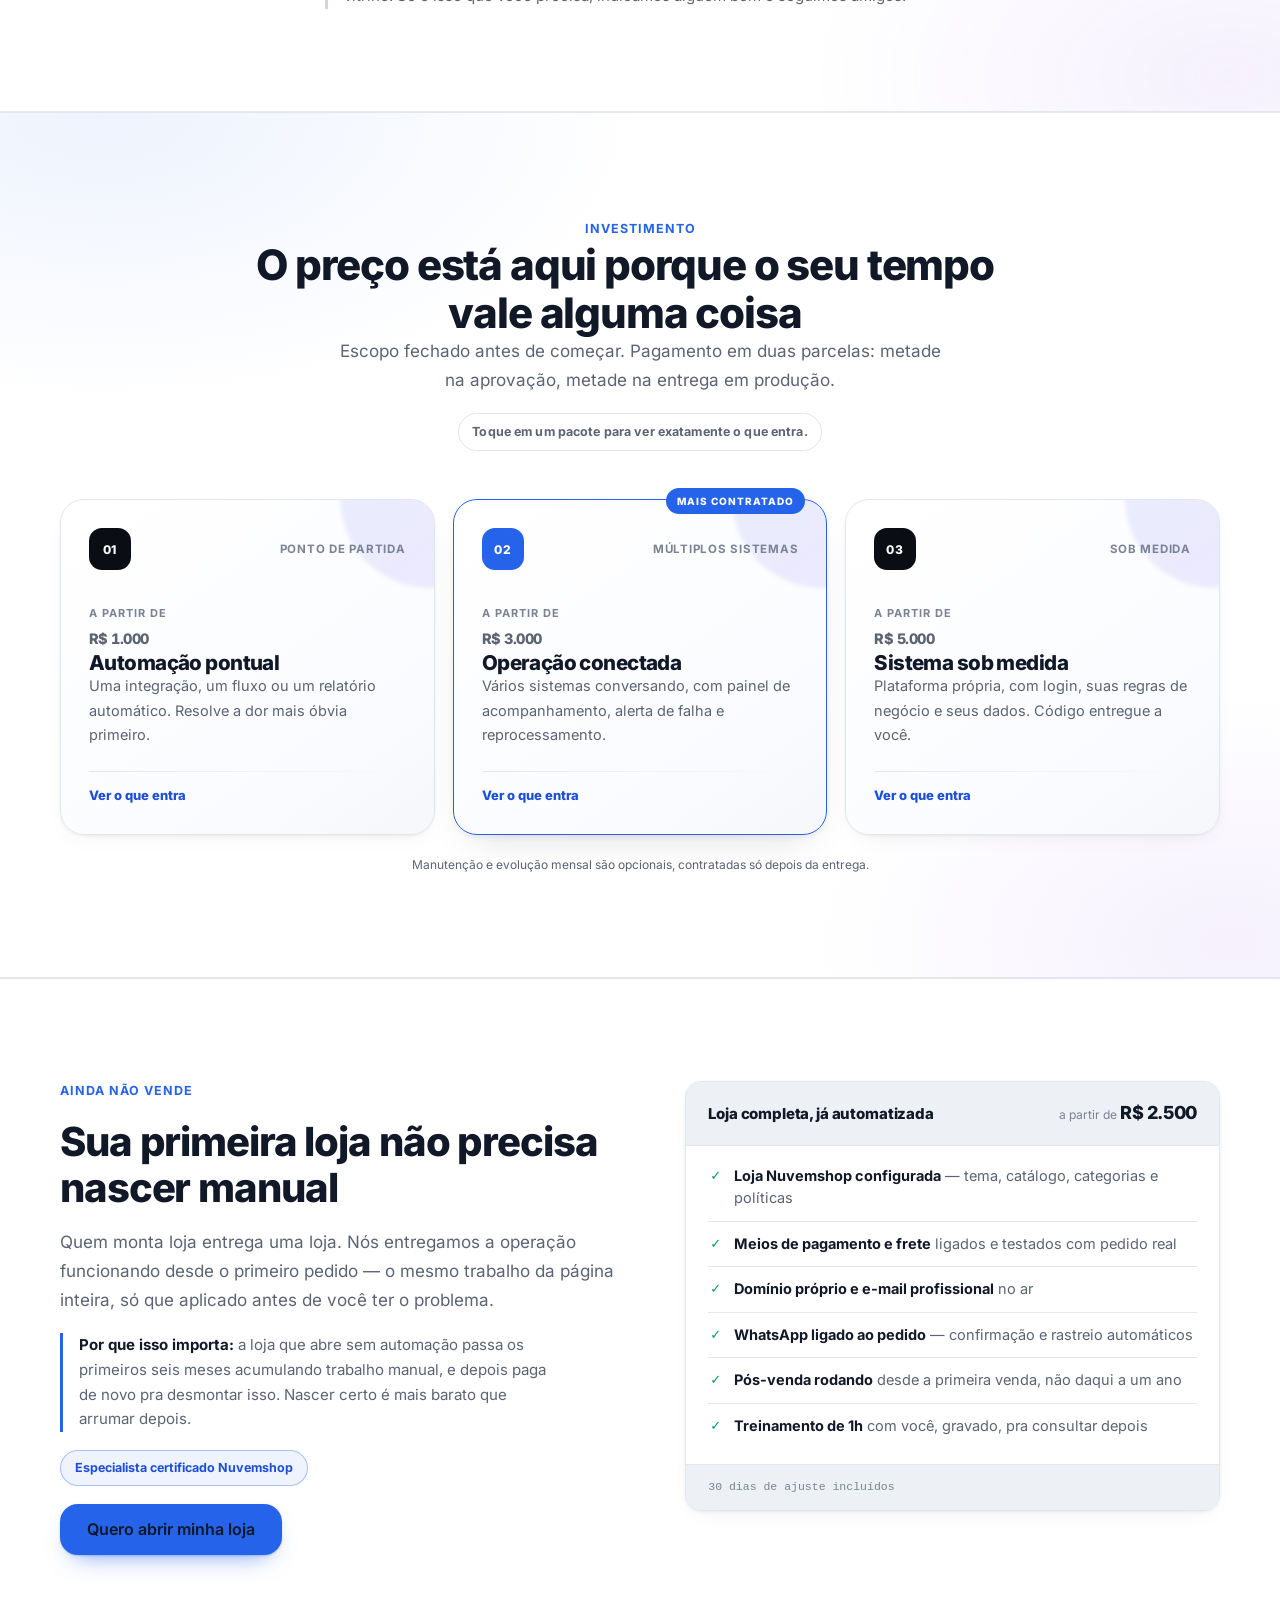
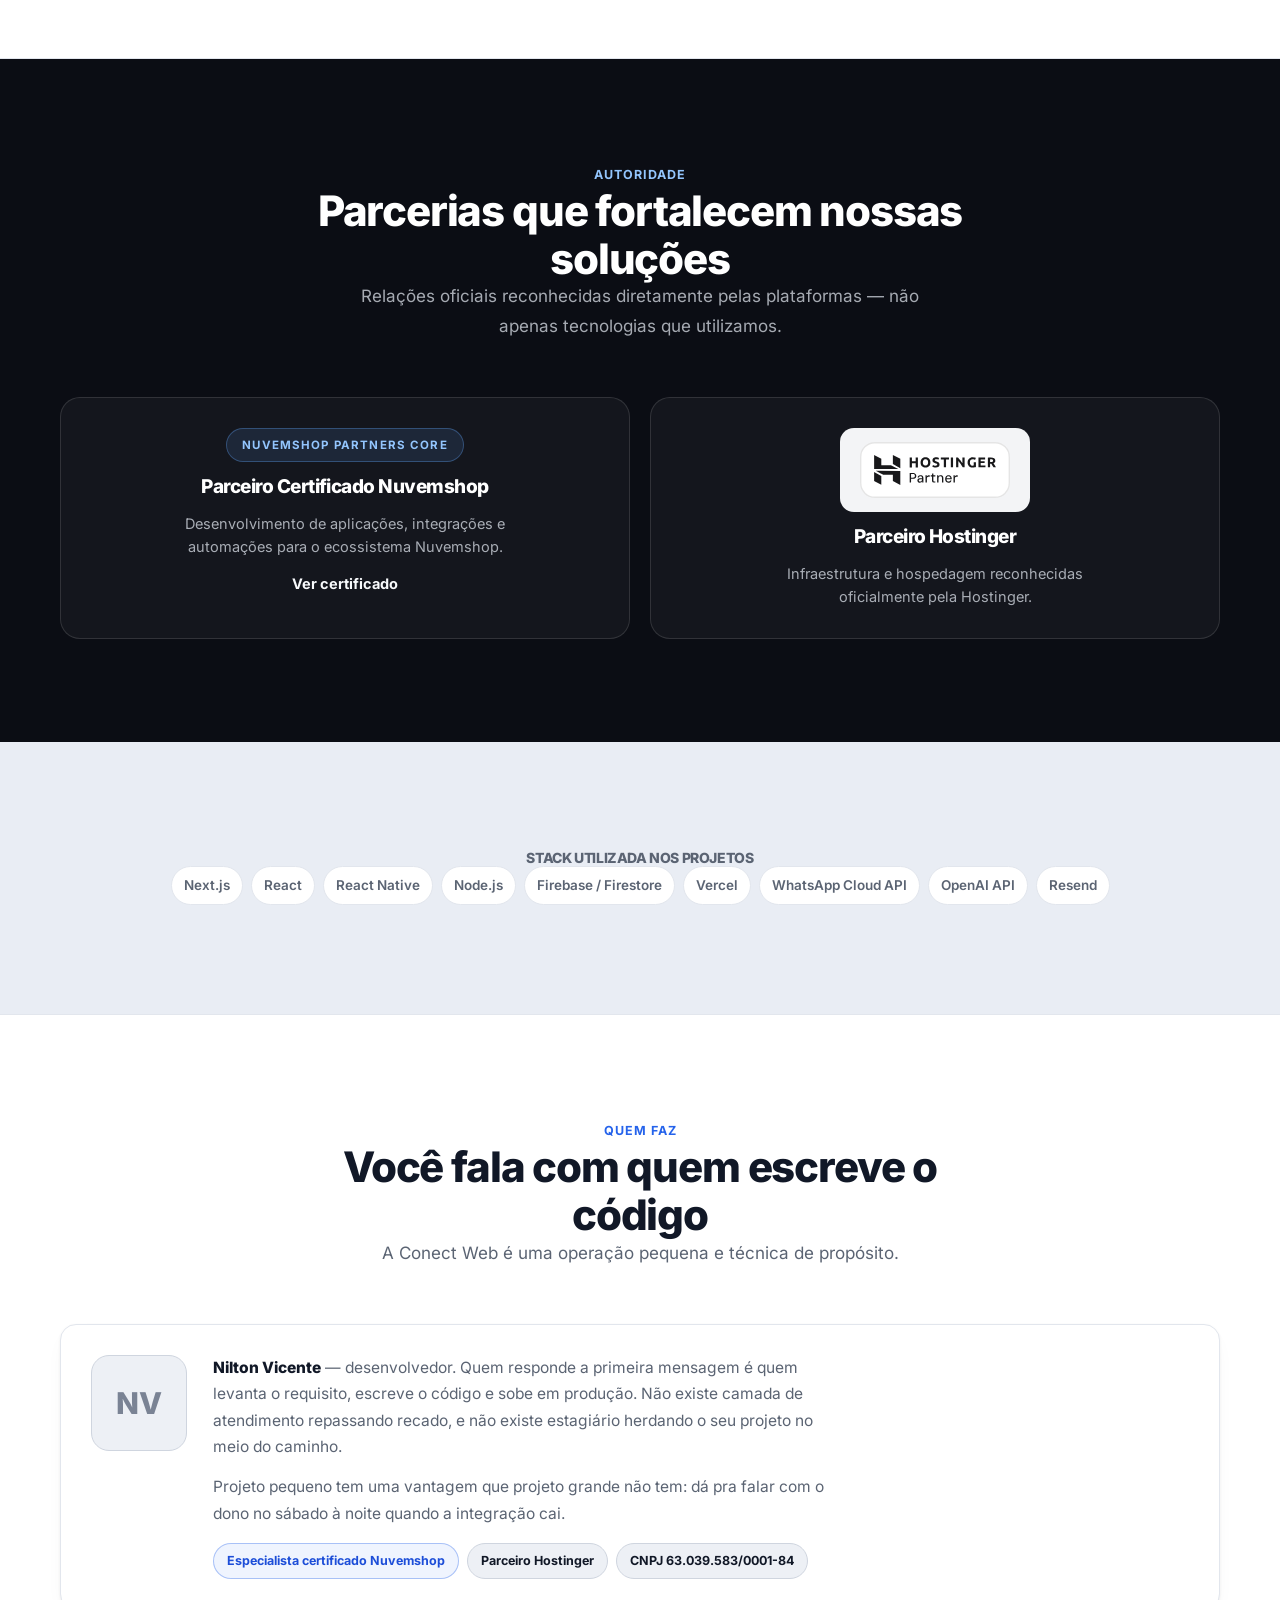
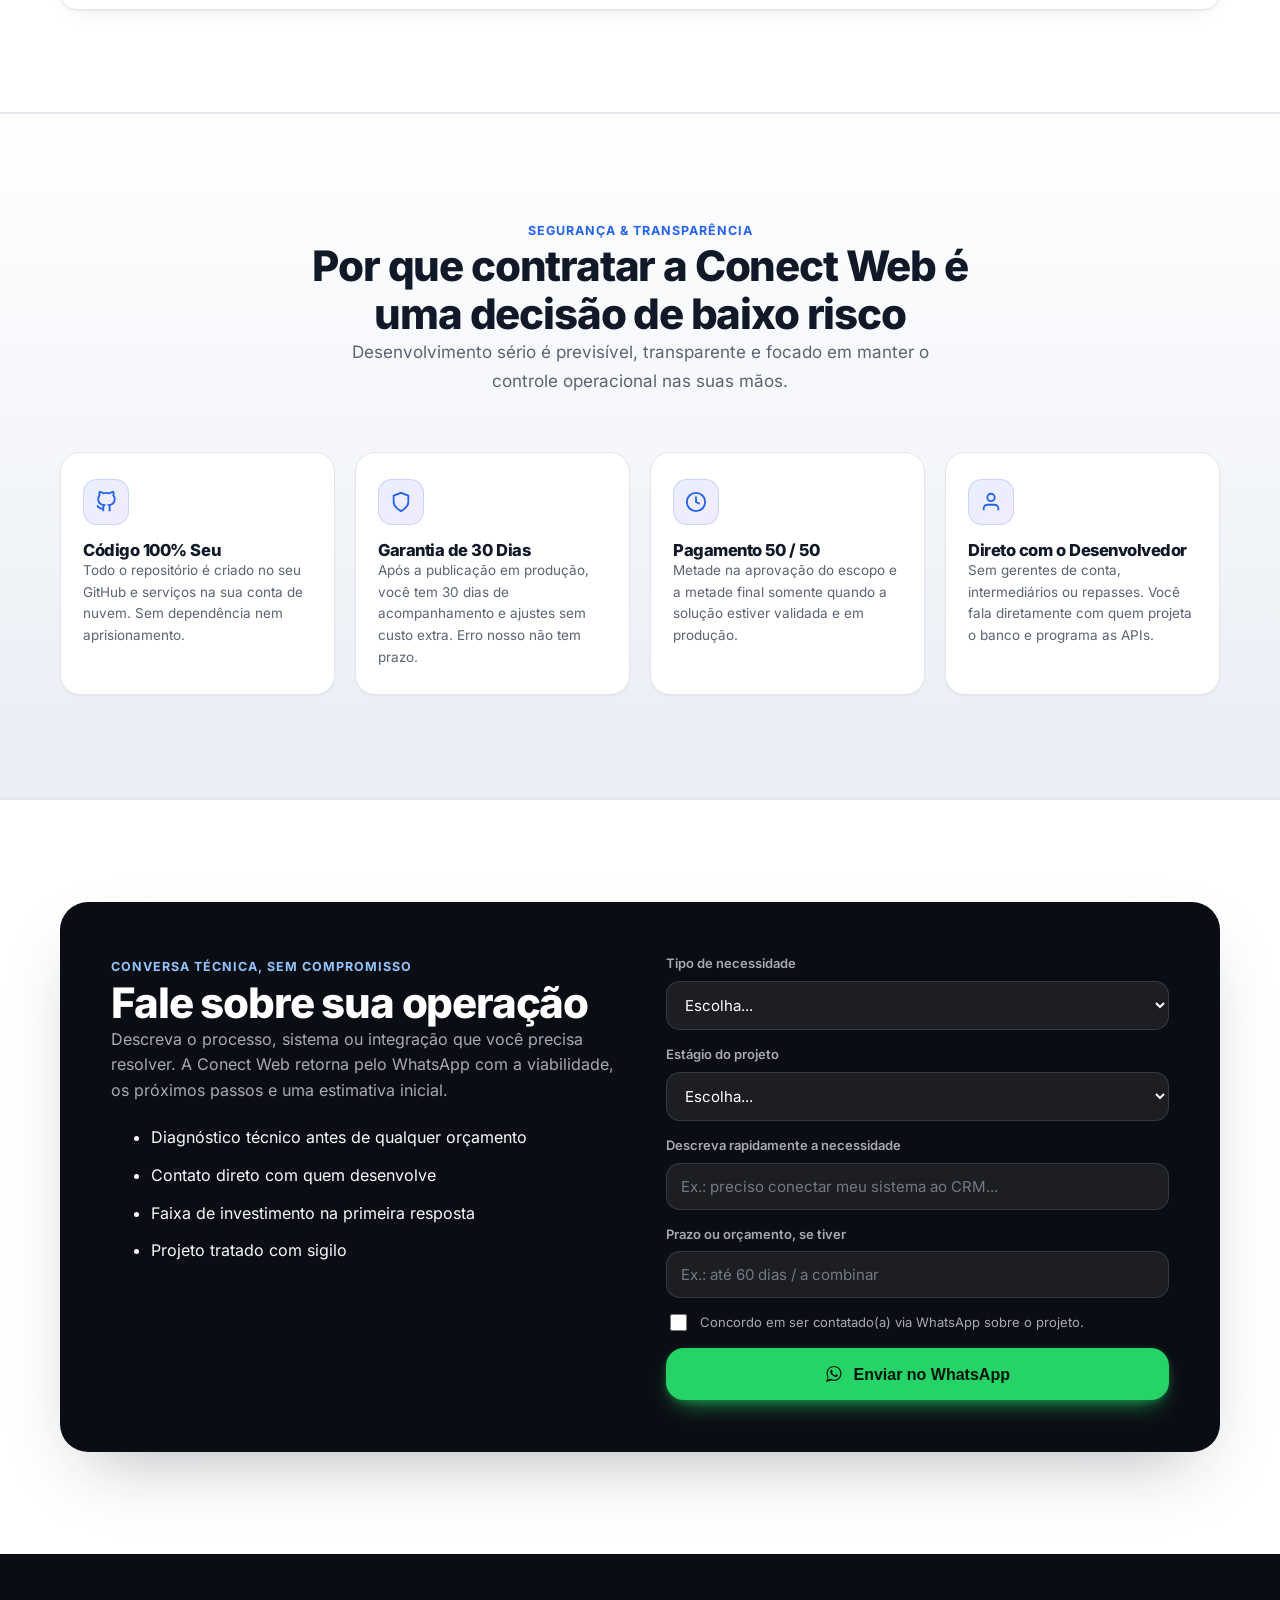
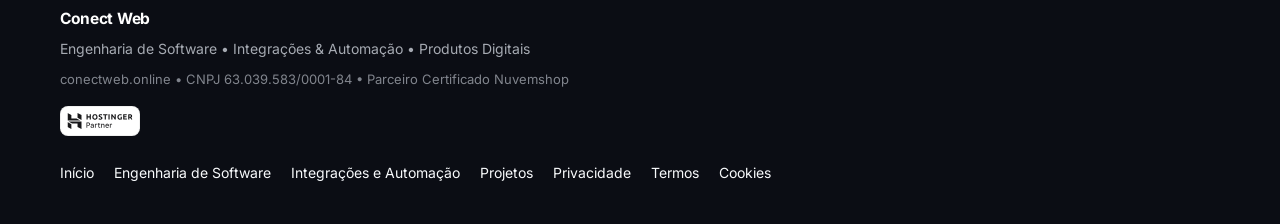
==== commit fb101f5c: "feat(ui): elevar visual e autoridade com terminal interativo, mockups e garantias" ====
--- a/index.html
+++ b/index.html
@@ -1,6 +1,1779 @@
 <!DOCTYPE html><html lang="pt-BR" class="no-js"><head><meta charset="utf-8"><meta name="viewport" content="width=device-width,initial-scale=1"><script>document.documentElement.classList.remove('no-js');document.documentElement.classList.add('js')</script><title>Conect Web | Automação, integração e software sob medida</title><meta name="description" content="Tiramos o trabalho manual da sua operação: integrações, automações e sistemas sob medida. Projetos a partir de R$ 1.000, direto com quem desenvolve. Especialista certificado Nuvemshop."><link rel="canonical" href="https://conectweb.online/"><meta property="og:type" content="website"><meta property="og:locale" content="pt_BR"><meta property="og:site_name" content="Conect Web"><meta property="og:title" content="Conect Web | Automação, integração e software sob medida"><meta property="og:description" content="Tiramos o trabalho manual da sua operação: integrações, automações e sistemas sob medida. Projetos a partir de R$ 1.000, direto com quem desenvolve."><meta property="og:url" content="https://conectweb.online/"><meta property="og:image" content="https://conectweb.online/og.png"><link rel="icon" href="/favicon.png"><link rel="apple-touch-icon" href="/apple-touch-icon.png">
 <!-- CSS_INLINE_START -->
-  <link rel="stylesheet" href="/styles.css" />
+  <style>
+/* =============================================================
+   Conect Web — styles.css (v3)
+   Redesign premium: base clara + hero/CTA escuros.
+   Mapeado sobre as MESMAS classes do HTML atual (nada de markup
+   foi removido) — referencia de qualidade: Linear / Vercel / Stripe.
+   ============================================================= */
+
+:root{
+  /* Superficies claras — base cinza com cards brancos por cima,
+     o que cria profundidade em vez de um branco chapado. */
+  --bg:#E9EDF4;        /* fundo da pagina (cinza fechado) */
+  --bg-subtle:#FFFFFF; /* secoes alternadas (brancas) */
+  --bg-muted:#EDF0F5;  /* chips e caixas internas */
+  --line:#E2E6ED;
+  --line2:#CFD5DF;
+
+  /* Superficies escuras (hero, CTA) */
+  --dark:#0B0D14;
+  --dark-line:rgba(255,255,255,.12);
+  --dark-text:#F8FAFC;
+  --dark-muted:rgba(226,232,240,.72);
+
+  /* Texto */
+  --text:#111827;
+  --muted:#5B6473;
+  --muted2:#7A8394;
+
+  /* Marca */
+  --brand:#2563EB;
+  --brand-ink:#1D4ED8;
+  --brand2:#7C3AED;
+  --ok:#059669;
+  --grad:linear-gradient(135deg, var(--brand), var(--brand2));
+  --grad-soft:linear-gradient(140deg, rgba(37,99,235,.10), rgba(124,58,237,.10));
+
+  /* Elevacao */
+  --shadow-xs:0 1px 2px rgba(17,24,39,.05);
+  --shadow-sm:0 1px 3px rgba(17,24,39,.06), 0 8px 24px -12px rgba(17,24,39,.10);
+  --shadow:0 2px 6px rgba(17,24,39,.06), 0 18px 40px -20px rgba(17,24,39,.18);
+  --shadow-lg:0 30px 70px -30px rgba(17,24,39,.35);
+
+  --max:1160px;
+  --radius:16px;
+  --ring:0 0 0 3px rgba(37,99,235,.35);
+}
+
+/* Inter auto-hospedada (subset latino) — sem dependencia de terceiros. */
+@font-face{ font-family:"Inter"; font-style:normal; font-weight:400; font-display:swap; src:url("/fonts/inter-400.woff2") format("woff2"); }
+@font-face{ font-family:"Inter"; font-style:normal; font-weight:600; font-display:swap; src:url("/fonts/inter-600.woff2") format("woff2"); }
+@font-face{ font-family:"Inter"; font-style:normal; font-weight:700; font-display:swap; src:url("/fonts/inter-700.woff2") format("woff2"); }
+@font-face{ font-family:"Inter"; font-style:normal; font-weight:800; font-display:swap; src:url("/fonts/inter-800.woff2") format("woff2"); }
+@font-face{ font-family:"Inter"; font-style:normal; font-weight:900; font-display:swap; src:url("/fonts/inter-900.woff2") format("woff2"); }
+
+/* Fallback com metricas do Inter — elimina o salto de layout (CLS). */
+@font-face{
+  font-family:"Inter Fallback"; src:local("Arial");
+  ascent-override:90.20%; descent-override:22.48%;
+  line-gap-override:0.00%; size-adjust:107.40%;
+}
+
+*{ box-sizing:border-box; }
+html{ scroll-behavior:smooth; -webkit-text-size-adjust:100%; }
+/* Rede de seguranca: nada rola horizontalmente no mobile */
+html, body{ max-width:100%; overflow-x:hidden; }
+img, svg, table{ max-width:100%; }
+
+body{
+  margin:0;
+  font-family:Inter,"Inter Fallback",system-ui,-apple-system,"Segoe UI",Roboto,Arial,sans-serif;
+  background-color:var(--bg);
+  color:var(--text);
+  line-height:1.6;
+  -webkit-font-smoothing:antialiased;
+  text-rendering:optimizeLegibility;
+}
+
+/* :not(#produtos *) evita que este reset generico vaze para dentro da
+   vitrine importada do Lovable (que fica isolada via @scope no seu
+   proprio CSS, mas continua alcancavel pelos seletores genericos daqui). */
+a:not(#produtos *){ color:inherit; text-decoration:none; }
+img{ max-width:100%; display:block; }
+::selection{ background:rgba(37,99,235,.16); }
+.container{ width:min(var(--max),92%); margin:0 auto; }
+section[id], main[id]{ scroll-margin-top:80px; }
+
+:focus{ outline:none; }
+:focus-visible{ box-shadow:var(--ring); border-radius:8px; outline:2px solid transparent; }
+
+/* Animacao de entrada 100% CSS: roda no load e SEMPRE termina visivel. */
+@keyframes revealUp{ from{ opacity:0; transform:translateY(14px); } to{ opacity:1; transform:none; } }
+.reveal{ animation:revealUp .55s cubic-bezier(.22,.61,.36,1) both; }
+
+@media (prefers-reduced-motion: reduce){
+  *{ animation:none !important; transition:none !important; scroll-behavior:auto !important; }
+}
+
+/* =============================================================
+   Tipografia e secoes
+   ============================================================= */
+:is(h1,h2,h3,h4):not(#produtos *){ margin:0; letter-spacing:-.028em; line-height:1.14; font-weight:800; }
+h1{ font-size:clamp(36px,5.2vw,62px); font-weight:900; letter-spacing:-.035em; line-height:1.08; }
+h2{ font-size:clamp(27px,3.4vw,42px); }
+h3{ font-size:clamp(18px,1.6vw,21px); letter-spacing:-.02em; }
+
+.section{ padding:clamp(60px,7.5vw,108px) 0; }
+.section--alt{ background:var(--bg-subtle); border-block:1px solid var(--line); }
+.section__head{ max-width:660px; margin:0 auto clamp(34px,4.6vw,56px); text-align:center; }
+.section__head h2{ margin:12px 0 14px; }
+.section__head p{ margin:0; font-size:17px; color:var(--muted); }
+
+.eyebrow{
+  display:inline-block; font-size:12.5px; font-weight:700;
+  letter-spacing:.08em; text-transform:uppercase; color:var(--brand);
+}
+.lead{ font-size:clamp(16px,1.4vw,18.5px); color:var(--muted); }
+.lead b{ color:var(--text); font-weight:600; }
+.link{ color:var(--brand); font-weight:600; }
+.link:hover{ text-decoration:underline; }
+
+/* =============================================================
+   Botoes
+   ============================================================= */
+.btn{
+  --btn-bg:transparent; --btn-fg:var(--text); --btn-bd:transparent;
+  display:inline-flex; align-items:center; justify-content:center; gap:9px;
+  padding:12px 20px; border-radius:14px;
+  font-size:15px; font-weight:600; line-height:1.2; white-space:nowrap;
+  background:var(--btn-bg); color:var(--btn-fg); border:1px solid var(--btn-bd);
+  cursor:pointer;
+  transition:transform .16s ease, box-shadow .2s ease, background .2s ease, border-color .2s ease;
+}
+.btn:hover{ transform:translateY(-1px); }
+.btn:active{ transform:translateY(0); }
+.btn--sm{ padding:9px 15px; font-size:14px; border-radius:11px; }
+.btn--lg{ padding:15px 26px; font-size:16px; border-radius:18px; }
+.btn--block{ width:100%; }
+.btn--primary{ --btn-bg:var(--brand); --btn-fg:#fff; box-shadow:0 1px 2px rgba(37,99,235,.28), 0 12px 26px -14px rgba(37,99,235,.75); }
+.btn--primary:hover{ --btn-bg:var(--brand-ink); }
+.btn--ghost{ --btn-bg:#fff; --btn-fg:var(--text); --btn-bd:var(--line2); box-shadow:var(--shadow-xs); }
+.btn--ghost:hover{ --btn-bd:#C9CDD4; }
+.btn--wa{
+  --btn-bg:#25D366;
+  --btn-fg:#031409;
+  font-weight:700;
+  box-shadow:0 12px 26px -12px rgba(37,211,102,.85), 0 2px 6px rgba(37,211,102,.3);
+}
+.btn--wa:hover{
+  --btn-bg:#22bf5b;
+  transform:translateY(-2px);
+  box-shadow:0 16px 32px -10px rgba(37,211,102,.95), 0 4px 10px rgba(37,211,102,.4);
+}
+.btn--wa svg{
+  flex-shrink:0;
+  width:20px;
+  height:20px;
+  fill:currentColor;
+}
+
+/* Botoes sobre fundo escuro (hero e CTA) */
+.hero .btn--ghost, .cta .btn--ghost{
+  --btn-bg:rgba(255,255,255,.08); --btn-fg:#fff; --btn-bd:rgba(255,255,255,.22);
+  backdrop-filter:blur(8px); box-shadow:none;
+}
+.hero .btn--ghost:hover, .cta .btn--ghost:hover{ --btn-bg:rgba(255,255,255,.14); --btn-bd:rgba(255,255,255,.34); }
+
+/* =============================================================
+   Topbar
+   ============================================================= */
+.topbar{
+  position:sticky; top:0; z-index:60;
+  background:rgba(255,255,255,.82);
+  backdrop-filter:saturate(180%) blur(14px);
+  border-bottom:1px solid var(--line);
+}
+.topbar__inner{ display:flex; align-items:center; justify-content:space-between; gap:16px; padding:13px 0; }
+.brand{ display:inline-flex; align-items:center; gap:11px; flex-shrink:0; }
+/* Impede a marca de quebrar em varias linhas quando o menu esta cheio */
+.brand__text strong, .brand__text small{ white-space:nowrap; }
+.brand__logo{
+  width:36px; height:36px; border-radius:10px; display:grid; place-items:center;
+  background:var(--grad); color:#fff; font-weight:800; font-size:13.5px; letter-spacing:-.02em;
+  box-shadow:0 6px 16px -8px rgba(37,99,235,.9);
+}
+.brand__text strong{ display:block; font-weight:700; font-size:15.5px; letter-spacing:-.02em; }
+.brand__text small{ display:block; font-size:11px; font-weight:500; color:var(--muted2); }
+
+.nav{ display:flex; align-items:center; gap:2px; }
+.nav a:not(.btn){
+  padding:8px 11px; border-radius:9px; white-space:nowrap;
+  font-size:14.5px; font-weight:500; color:var(--muted);
+  transition:color .16s ease, background .16s ease;
+}
+.nav a:not(.btn):hover{ color:var(--text); background:var(--bg-muted); }
+.nav .btn{ margin-left:8px; }
+
+.nav__livia{
+  display:inline-flex !important; align-items:center; gap:7px;
+  margin-left:6px; padding:7px 13px 7px 11px !important;
+  background:var(--grad-soft); border:1px solid rgba(37,99,235,.20);
+  color:var(--brand-ink) !important; font-weight:700 !important;
+}
+.nav__livia:hover{ background:var(--grad-soft); border-color:rgba(37,99,235,.36); color:var(--brand-ink) !important; }
+.nav__livia-dot{ width:6px; height:6px; border-radius:50%; background:var(--grad); flex-shrink:0; }
+.mobile .nav__livia{ background:var(--grad-soft); border:1px solid rgba(37,99,235,.20); color:var(--brand-ink); font-weight:700; margin-bottom:4px; }
+
+.menu{
+  display:none; place-items:center; width:40px; height:40px;
+  background:#fff; border:1px solid var(--line2); border-radius:10px; cursor:pointer;
+}
+.menu span{ display:block; width:16px; height:1.5px; background:var(--text); margin:3px 0; border-radius:2px; }
+
+.mobile{ border-top:1px solid var(--line); background:#fff; }
+.mobile__inner{ display:flex; flex-direction:column; gap:2px; padding:12px 0 18px; }
+.mobile a:not(.btn){ padding:12px 10px; border-radius:10px; font-weight:600; color:var(--muted); }
+.mobile a:not(.btn):hover{ background:var(--bg-muted); color:var(--text); }
+.mobile .btn{ margin-top:10px; }
+
+/* =============================================================
+   Hero (escuro, com glow e grade sutil)
+   ============================================================= */
+.hero{
+  position:relative; overflow:hidden;
+  background:var(--dark); color:var(--dark-text);
+  padding:clamp(64px,8vw,110px) 0 clamp(70px,8vw,104px);
+}
+.hero::before{
+  content:""; position:absolute; inset:-40% -10% auto; height:120%;
+  background:
+    radial-gradient(680px 380px at 20% 8%, rgba(37,99,235,.30), transparent 62%),
+    radial-gradient(560px 340px at 84% 14%, rgba(124,58,237,.24), transparent 60%);
+  pointer-events:none;
+}
+.hero::after{
+  content:""; position:absolute; inset:0;
+  background-image:linear-gradient(rgba(255,255,255,.035) 1px, transparent 1px),
+                   linear-gradient(90deg, rgba(255,255,255,.035) 1px, transparent 1px);
+  background-size:56px 56px;
+  mask-image:radial-gradient(circle at 50% 0%, #000 22%, transparent 72%);
+  pointer-events:none;
+}
+.hero > .container{ position:relative; z-index:1; }
+.hero__grid{ display:grid; grid-template-columns:1.05fr .95fr; gap:clamp(32px,4.6vw,60px); align-items:start; }
+.hero h1{ color:#fff; margin:0 0 18px; }
+.hero h1 .u{
+  background:linear-gradient(120deg,#93C5FD 10%,#C4B5FD 58%,#F0ABFC 100%);
+  -webkit-background-clip:text; background-clip:text; -webkit-text-fill-color:transparent;
+}
+.hero .lead{ color:var(--dark-muted); max-width:540px; margin:0 0 28px; }
+.hero .lead b{ color:#fff; }
+.hero__cta{ display:flex; gap:12px; flex-wrap:wrap; margin-bottom:28px; }
+
+/* Badge da Livia no hero — mesmo tamanho dos demais badges da badge-row */
+.livia-badge{
+  display:inline-flex; align-items:center; gap:7px;
+  padding:6px 13px; border-radius:999px; font-size:12.5px; font-weight:600;
+  background:linear-gradient(90deg, rgba(37,99,235,.20), rgba(124,58,237,.20));
+  border:1px solid rgba(124,58,237,.4); color:#fff; text-decoration:none;
+  transition:border-color .2s ease, transform .2s ease;
+}
+.livia-badge:hover{ border-color:rgba(124,58,237,.65); transform:translateY(-1px); }
+.livia-badge__dot{ width:7px; height:7px; border-radius:50%; background:var(--grad); flex-shrink:0; }
+
+/* Badges do hero */
+.badge-row{ display:flex; align-items:center; gap:10px; flex-wrap:wrap; margin-bottom:20px; }
+.live-badge, .partner-badge{
+  display:inline-flex; align-items:center; gap:7px;
+  padding:6px 13px; border-radius:999px; font-size:12.5px; font-weight:600;
+  background:rgba(255,255,255,.07); border:1px solid var(--dark-line); color:var(--dark-muted);
+  backdrop-filter:blur(6px);
+}
+.live-badge .dot{ width:7px; height:7px; border-radius:50%; background:#34D399; box-shadow:0 0 0 3px rgba(52,211,153,.22); }
+.partner-badge::before{
+  content:""; width:7px; height:7px; border-radius:2px;
+  background:linear-gradient(135deg,#60A5FA,#C4B5FD);
+}
+
+.chips{ display:flex; gap:8px; flex-wrap:wrap; margin-bottom:22px; }
+.chip{
+  font-size:12.5px; font-weight:600; color:var(--dark-muted);
+  padding:6px 12px; border-radius:999px;
+  background:rgba(255,255,255,.06); border:1px solid var(--dark-line);
+}
+
+.stats{ display:grid; grid-template-columns:repeat(3,1fr); gap:12px; margin-bottom:20px; }
+.stat{ padding:14px 16px; border-radius:14px; background:rgba(255,255,255,.05); border:1px solid var(--dark-line); }
+.stat strong{ display:block; font-size:14.5px; font-weight:700; color:#fff; }
+.stat span{ display:block; font-size:12.5px; color:var(--dark-muted); margin-top:3px; }
+
+.trustline{ display:flex; gap:18px; flex-wrap:wrap; font-size:13.5px; font-weight:500; color:var(--dark-muted); }
+.trustline span{ position:relative; padding-left:23px; }
+.trustline span::before{
+  content:""; position:absolute; left:0; top:5px; width:15px; height:9px;
+  border-left:2px solid #34D399; border-bottom:2px solid #34D399;
+  transform:rotate(-45deg); border-radius:1px;
+}
+
+/* Painel do hero */
+.hero__right{ position:relative; }
+.panel{
+  border-radius:24px; padding:24px;
+  background:linear-gradient(180deg, rgba(255,255,255,.09), rgba(255,255,255,.03));
+  border:1px solid var(--dark-line);
+  box-shadow:0 40px 90px -40px rgba(0,0,0,.9);
+  backdrop-filter:blur(6px);
+}
+.panel__head strong{ display:block; font-size:15.5px; font-weight:700; color:#fff; }
+.panel__head span{ display:block; font-size:13px; color:var(--dark-muted); margin-top:3px; }
+.steps{ margin:20px 0; display:flex; flex-direction:column; }
+.step{ display:flex; gap:14px; padding:13px 0; border-bottom:1px solid rgba(255,255,255,.07); }
+.step:last-child{ border-bottom:none; }
+.step__dot{
+  width:9px; height:9px; border-radius:50%; margin-top:7px; flex-shrink:0;
+  background:linear-gradient(135deg,#60A5FA,#C4B5FD); box-shadow:0 0 0 4px rgba(96,165,250,.14);
+}
+.step strong{ font-size:14.5px; font-weight:600; color:#fff; }
+.step p{ margin:3px 0 0; font-size:13px; color:var(--dark-muted); line-height:1.55; }
+
+/* =============================================================
+   Produtos ConectWeb (home) — Livia em destaque + produtos SaaS
+   ============================================================= */
+.prodhub{ display:flex; flex-direction:column; gap:22px; }
+
+.prodcard{
+  background:#fff; border:1px solid var(--line); border-radius:22px;
+  padding:26px; box-shadow:var(--shadow-sm);
+  display:flex; flex-direction:column; gap:14px;
+  transition:box-shadow .25s ease, transform .25s ease, border-color .25s ease;
+}
+.prodcard:hover{ box-shadow:var(--shadow); transform:translateY(-2px); border-color:var(--line2); }
+.prodcard__top{ display:flex; flex-direction:column; gap:6px; }
+.prodcard__tag{
+  align-self:flex-start; font-size:11px; font-weight:700; letter-spacing:.04em; text-transform:uppercase;
+  padding:5px 11px; border-radius:999px; color:var(--brand); background:var(--grad-soft); border:1px solid rgba(37,99,235,.16);
+}
+.prodcard h3{ margin:2px 0 0; font-size:21px; }
+.prodcard__tagline{ margin:0; font-size:14.5px; color:var(--muted); line-height:1.55; }
+.prodcard .link{ margin-top:auto; }
+
+.prodcard--flagship{
+  background:var(--dark); border:none; padding:34px;
+  border-radius:26px; box-shadow:0 30px 70px -35px rgba(37,99,235,.55);
+  position:relative; overflow:hidden;
+}
+.prodcard--flagship::before{ content:""; position:absolute; inset:0; background:var(--grad-soft); opacity:.6; pointer-events:none; }
+.prodcard--flagship > *{ position:relative; z-index:1; }
+.prodcard--flagship h3{ color:#fff; font-size:27px; }
+.prodcard--flagship .prodcard__tagline{ color:var(--dark-muted); font-size:16px; }
+.prodcard__tag--flagship{ background:var(--grad); color:#fff; border:none; }
+.prodcard__list{ list-style:none; margin:2px 0 6px; padding:0; display:grid; grid-template-columns:repeat(2,1fr); gap:9px 20px; }
+.prodcard__list li{ position:relative; padding-left:22px; font-size:14px; color:var(--dark-muted); }
+.prodcard__list li::before{
+  content:""; position:absolute; left:0; top:6px; width:13px; height:8px;
+  border-left:2px solid #93C5FD; border-bottom:2px solid #93C5FD; transform:rotate(-45deg);
+}
+.prodcard--flagship .btn--primary{ align-self:flex-start; }
+
+.prodhub__grid{ display:grid; grid-template-columns:repeat(3,1fr); gap:22px; }
+
+@media (max-width:900px){
+  .prodhub__grid{ grid-template-columns:1fr; }
+  .prodcard__list{ grid-template-columns:1fr; }
+}
+
+/* =============================================================
+   Blocos de destaque (Sistemas / Integracao / Nuvemshop / Trafego)
+   ============================================================= */
+.sys, .integ, .nuvem{
+  display:grid; grid-template-columns:1.05fr .95fr; gap:22px; align-items:stretch;
+}
+.sys__main, .integ__main, .nuvem__main{
+  padding:clamp(24px,3vw,38px); border-radius:22px;
+  background:#fff; border:1px solid var(--line); box-shadow:var(--shadow-sm);
+}
+.sys__main h3, .integ__main h3, .nuvem__main h3{ font-size:clamp(20px,2vw,25px); margin:0 0 12px; }
+.sys__lead, .integ__lead, .nuvem__lead{ color:var(--muted); font-size:15.5px; margin:0 0 22px; }
+.sys__lead b, .integ__lead b, .nuvem__lead b{ color:var(--text); font-weight:600; }
+
+/* Listas com marcador de check */
+.sys__list, .integ__list, .checklist{ list-style:none; padding:0; margin:0 0 24px; display:grid; gap:12px; }
+.integ__list{ grid-template-columns:1fr 1fr; }
+.sys__list li, .integ__list li, .checklist li{
+  position:relative; padding-left:29px; font-size:14.5px; color:var(--muted); line-height:1.55;
+}
+.sys__list li b, .integ__list li b, .checklist li b{ color:var(--text); font-weight:600; }
+.sys__list li::before, .integ__list li::before, .checklist li::before{
+  content:""; position:absolute; left:0; top:2px;
+  width:19px; height:19px; border-radius:6px;
+  background:var(--grad-soft); border:1px solid rgba(37,99,235,.20);
+}
+.sys__list li::after, .integ__list li::after, .checklist li::after{
+  content:""; position:absolute; left:5.5px; top:7px;
+  width:8px; height:4.5px; border-left:2px solid var(--brand); border-bottom:2px solid var(--brand);
+  transform:rotate(-45deg);
+}
+.sys__cta{ display:flex; gap:12px; flex-wrap:wrap; }
+
+/* Coluna lateral */
+.sys__side{ display:flex; flex-direction:column; gap:16px; }
+.sys__case, .integ__case, .nuvem__cert{
+  padding:clamp(22px,2.6vw,30px); border-radius:22px;
+  background:var(--bg-muted); border:1px solid var(--line);
+}
+.sys__case{ flex:1; }
+.sys__case strong{ display:block; font-size:19px; font-weight:800; letter-spacing:-.02em; }
+.sys__case p{ color:var(--muted); font-size:14px; margin:8px 0 14px; }
+.sys__note{ padding:18px; border-radius:16px; background:#fff; border:1px solid var(--line); }
+.sys__note strong{ display:block; font-size:14.5px; font-weight:700; margin-bottom:4px; }
+.sys__note p{ margin:0; font-size:13px; color:var(--muted); }
+.integ__case h4{ font-size:16.5px; font-weight:700; margin:0 0 16px; }
+
+/* Cartao do certificado Nuvemshop */
+.nuvem__cert{
+  display:flex; flex-direction:column; justify-content:center; text-align:center;
+  background:var(--dark); border-color:transparent; color:var(--dark-text);
+  box-shadow:var(--shadow-lg);
+}
+.nuvem__seal{
+  display:inline-block; align-self:center; margin-bottom:18px;
+  font-size:11.5px; font-weight:700; letter-spacing:.10em; text-transform:uppercase;
+  color:#93C5FD; padding:7px 15px; border-radius:999px;
+  background:rgba(96,165,250,.12); border:1px solid rgba(96,165,250,.32);
+}
+.nuvem__title{ display:block; font-size:18px; font-weight:800; color:#fff; letter-spacing:-.02em; }
+.nuvem__who{ color:var(--dark-muted); font-size:14.5px; margin:10px 0 0; }
+.nuvem__who b{ color:#fff; font-size:18px; font-weight:700; }
+.nuvem__div{ height:1px; background:var(--dark-line); margin:20px auto; width:70%; }
+.nuvem__desc{ color:rgba(226,232,240,.6); font-size:12.5px; margin:0; }
+.pill--nuvem{ background:var(--grad-soft); border-color:rgba(37,99,235,.22); color:var(--brand); }
+
+/* =============================================================
+   Grid de solucoes
+   ============================================================= */
+.solgrid{ display:grid; grid-template-columns:repeat(3,1fr); gap:16px; }
+.sol{
+  padding:26px; border-radius:20px;
+  background:#fff; border:1px solid var(--line);
+  transition:border-color .2s ease, box-shadow .25s ease, transform .2s ease;
+}
+.sol:hover{ border-color:var(--line2); box-shadow:var(--shadow-sm); transform:translateY(-3px); }
+.sol__ico{
+  width:42px; height:42px; border-radius:12px; display:grid; place-items:center;
+  margin-bottom:16px; font-size:15px; font-weight:800; letter-spacing:-.02em;
+  color:var(--brand); background:var(--grad-soft); border:1px solid rgba(37,99,235,.16);
+  font-variant-numeric:tabular-nums;
+}
+.sol h3{ font-size:16.5px; font-weight:700; margin:0 0 8px; }
+.sol p{ margin:0; font-size:14px; color:var(--muted); line-height:1.6; }
+
+/* =============================================================
+   Problemas -> Solucao (diagnostico)
+   ============================================================= */
+.probgrid{ display:grid; grid-template-columns:repeat(2,1fr); gap:16px; }
+.prob{
+  position:relative; padding:26px 26px 24px; border-radius:20px;
+  background:#fff; border:1px solid var(--line);
+  transition:border-color .2s ease, box-shadow .25s ease, transform .2s ease;
+}
+.prob:hover{ border-color:var(--line2); box-shadow:var(--shadow-sm); transform:translateY(-2px); }
+.prob__tag{
+  display:inline-block; font-size:12px; font-weight:700; letter-spacing:.04em;
+  color:var(--muted2); text-transform:uppercase; margin-bottom:10px;
+}
+.prob__desc{ margin:0 0 16px; font-size:14.5px; color:var(--muted); line-height:1.6; }
+.prob__arrow{ font-size:15px; color:var(--brand); margin-bottom:8px; }
+.prob__sol{ margin:0; font-size:15px; font-weight:700; color:var(--text); letter-spacing:-.01em; }
+
+/* =============================================================
+   Diagrama de fluxo (arquitetura simplificada)
+   ============================================================= */
+.flow{ display:flex; flex-wrap:wrap; align-items:center; gap:8px; margin-bottom:14px; }
+.flow__node{
+  font-size:12px; font-weight:700; padding:8px 12px; border-radius:999px;
+  background:rgba(255,255,255,.07); border:1px solid var(--dark-line); color:#fff;
+  white-space:nowrap;
+}
+.flow__arrow{ color:var(--dark-muted); font-size:13px; flex-shrink:0; }
+.pmock .flow__node{ background:#fff; border:1px solid var(--line); color:var(--text); }
+.pmock .flow__arrow{ color:var(--muted2); }
+
+/* =============================================================
+   Diferenciais
+   ============================================================= */
+.diffgrid{ display:grid; grid-template-columns:repeat(3,1fr); gap:16px; margin-bottom:30px; }
+.diff{
+  position:relative; padding:22px 22px 22px 54px; border-radius:18px;
+  background:#fff; border:1px solid var(--line);
+}
+.diff::before{
+  content:""; position:absolute; left:20px; top:24px;
+  width:20px; height:20px; border-radius:6px;
+  background:var(--grad-soft); border:1px solid rgba(37,99,235,.20);
+}
+.diff::after{
+  content:""; position:absolute; left:26px; top:29px;
+  width:8px; height:4.5px; border-left:2px solid var(--brand); border-bottom:2px solid var(--brand);
+  transform:rotate(-45deg);
+}
+.diff strong{ display:block; font-size:15px; font-weight:700; margin-bottom:5px; }
+.diff p{ margin:0; font-size:13.5px; color:var(--muted); line-height:1.55; }
+
+/* =============================================================
+   Stack de tecnologias
+   ============================================================= */
+.stack{ text-align:center; }
+.stack__label{
+  display:block; font-size:12px; font-weight:700; letter-spacing:.08em;
+  text-transform:uppercase; color:var(--muted2); margin-bottom:16px;
+}
+.stack__chips{ display:flex; flex-wrap:wrap; gap:9px; justify-content:center; }
+.tchip{
+  font-size:13.5px; font-weight:600; padding:9px 16px; border-radius:999px;
+  background:#fff; border:1px solid var(--line); color:var(--muted);
+  transition:border-color .2s ease, color .2s ease, transform .2s ease;
+}
+.tchip:hover{ border-color:var(--line2); color:var(--text); transform:translateY(-2px); }
+
+/* =============================================================
+   Secao escura (vitrine de produtos)
+   ============================================================= */
+.section--dark{ background:var(--dark); color:var(--dark-text); }
+.section--dark .section__head h2{ color:#fff; }
+.section--dark .section__head p{ color:var(--dark-muted); }
+.section--dark .eyebrow{ color:#93C5FD; }
+
+.section--dark .product{
+  background:rgba(255,255,255,.04); border-color:var(--dark-line); box-shadow:none;
+}
+.section--dark .product:hover{
+  background:rgba(255,255,255,.06); border-color:rgba(255,255,255,.20); box-shadow:none;
+}
+.section--dark .product h3{ color:#fff; }
+.section--dark .product__desc{ color:var(--dark-muted); }
+.section--dark .tag{ background:rgba(255,255,255,.07); border-color:var(--dark-line); color:var(--dark-muted); }
+.section--dark .pill{ background:rgba(96,165,250,.14); border-color:rgba(96,165,250,.30); color:#93C5FD; }
+.section--dark .live-badge--light{
+  background:rgba(52,211,153,.12); border-color:rgba(52,211,153,.30); color:#6EE7B7;
+}
+.section--dark .live-badge--light .dot{ background:#34D399; box-shadow:0 0 0 3px rgba(52,211,153,.20); }
+
+/* Mockups claros passam a ler como escuros dentro da secao */
+.section--dark .pmock{ background:rgba(255,255,255,.04); border-color:var(--dark-line); }
+.section--dark .pmock__chip{ background:rgba(255,255,255,.08); border-color:var(--dark-line); color:var(--dark-muted); }
+.section--dark .pmock__card{ background:rgba(255,255,255,.05); border-color:var(--dark-line); }
+.section--dark .pmock__ico{ background:rgba(96,165,250,.18); color:#93C5FD; }
+.section--dark .pmock__txt b{ color:#fff; }
+.section--dark .pmock__txt span{ color:var(--dark-muted); }
+.section--dark .pmock__kpi{ background:rgba(255,255,255,.05); border-color:var(--dark-line); }
+.section--dark .pmock__kpi b{ color:#fff; }
+.section--dark .pmock__kpi span{ color:var(--dark-muted); }
+
+/* =============================================================
+   Produtos proprios (destaque SaaS)
+   ============================================================= */
+.products{ display:grid; gap:20px; }
+.product{
+  display:grid; grid-template-columns:1fr 1fr; gap:clamp(24px,4vw,52px); align-items:center;
+  padding:clamp(24px,3.2vw,42px); border-radius:26px;
+  background:#fff; border:1px solid var(--line); box-shadow:var(--shadow-sm);
+  transition:box-shadow .25s ease, transform .25s ease, border-color .25s ease;
+}
+.product:hover{ box-shadow:var(--shadow); transform:translateY(-2px); border-color:var(--line2); }
+.product:nth-child(even) .product__media{ order:-1; }
+.product__eyebrow{ display:flex; align-items:center; gap:9px; flex-wrap:wrap; margin-bottom:14px; }
+.product h3{ font-size:clamp(22px,2.2vw,29px); margin:0 0 12px; }
+.product__desc{ margin:0 0 18px; font-size:15.5px; color:var(--muted); line-height:1.65; }
+
+/* Badge "em producao" sobre fundo claro */
+.live-badge--light{
+  background:rgba(5,150,105,.08); border-color:rgba(5,150,105,.26); color:var(--ok);
+  backdrop-filter:none;
+}
+.live-badge--light .dot{ background:var(--ok); box-shadow:0 0 0 3px rgba(5,150,105,.16); }
+
+/* Mockup ilustrativo de cada produto */
+.pmock{
+  display:grid; gap:11px; align-content:start;
+  padding:20px; border-radius:20px; min-height:230px;
+  background:var(--bg-muted); border:1px solid var(--line);
+}
+.pmock--dark{ background:var(--dark); border-color:transparent; color:var(--dark-text); box-shadow:var(--shadow-lg); }
+.pmock__head{ display:flex; align-items:center; justify-content:space-between; gap:12px; }
+.pmock__chip{
+  display:inline-flex; align-items:center; padding:6px 11px; border-radius:999px;
+  font-size:11.5px; font-weight:700; background:#fff; border:1px solid var(--line); color:var(--muted);
+}
+.pmock--dark .pmock__chip{ background:rgba(255,255,255,.08); border-color:var(--dark-line); color:var(--dark-muted); }
+.pmock__card{
+  display:flex; align-items:center; gap:12px;
+  padding:14px; border-radius:14px; background:#fff; border:1px solid var(--line);
+}
+.pmock--dark .pmock__card{ background:rgba(255,255,255,.05); border-color:var(--dark-line); }
+.pmock__ico{
+  width:32px; height:32px; border-radius:10px; display:grid; place-items:center; flex-shrink:0;
+  background:var(--grad-soft); color:var(--brand);
+}
+.pmock--dark .pmock__ico{ background:rgba(96,165,250,.18); color:#93C5FD; }
+.pmock__ico svg{ width:16px; height:16px; }
+.pmock__txt b{ display:block; font-size:13.5px; font-weight:700; }
+.pmock__txt span{ display:block; font-size:12px; color:var(--muted); }
+.pmock--dark .pmock__txt b{ color:#fff; }
+.pmock--dark .pmock__txt span{ color:var(--dark-muted); }
+.pmock__grid{ display:grid; grid-template-columns:repeat(3,1fr); gap:10px; }
+.pmock__kpi{ padding:12px 8px; border-radius:12px; text-align:center; background:#fff; border:1px solid var(--line); }
+.pmock--dark .pmock__kpi{ background:rgba(255,255,255,.05); border-color:var(--dark-line); }
+.pmock__kpi b{ display:block; font-size:13.5px; font-weight:700; letter-spacing:-.02em; }
+.pmock--dark .pmock__kpi b{ color:#fff; }
+.pmock__kpi span{ display:block; font-size:10.5px; color:var(--muted); margin-top:2px; }
+.pmock--dark .pmock__kpi span{ color:var(--dark-muted); }
+
+/* A vitrine "Tecnologia ConectWeb em acao" (#produtos) agora vem
+   inteira de /showcase-produtos.css (export do Lovable, isolado via
+   @scope) — ver link no <head> do index.html. */
+
+/* =============================================================
+   Parcerias oficiais (separado de tecnologias utilizadas)
+   Composicao unica sobre fundo escuro — mesma linguagem para os
+   dois parceiros, sem contraste claro/escuro entre os cards.
+   ============================================================= */
+.partners{ display:grid; grid-template-columns:1fr 1fr; gap:20px; }
+.partner{
+  border-radius:22px; padding:clamp(30px,3.4vw,46px);
+  background:rgba(255,255,255,.04); border:1px solid var(--dark-line);
+  display:flex; flex-direction:column; align-items:center; text-align:center; gap:14px;
+  transition:background .2s ease, border-color .2s ease;
+}
+.partner:hover{ background:rgba(255,255,255,.06); border-color:rgba(255,255,255,.18); }
+.partner__eyebrow{
+  font-size:11.5px; font-weight:700; letter-spacing:.10em; text-transform:uppercase;
+  color:#93C5FD; padding:7px 15px; border-radius:999px;
+  background:rgba(96,165,250,.12); border:1px solid rgba(96,165,250,.32);
+}
+/* Pequena area neutra so ao redor do badge Hostinger (que exige fundo
+   claro para legibilidade) — o card em volta permanece escuro. */
+.partner__badgewrap{
+  background:#F3F4F6; border-radius:14px; padding:14px 20px;
+  display:inline-flex; align-items:center; justify-content:center;
+}
+.partner__img{ width:150px; height:auto; display:block; }
+.partner h3{ color:#fff; margin:0; font-size:19px; }
+.partner p{ color:var(--dark-muted); margin:0; font-size:14.5px; max-width:36ch; }
+.partner .link{ font-weight:700; font-size:14.5px; color:#93C5FD; }
+
+@media (max-width:900px){ .partners{ grid-template-columns:1fr; } }
+
+/* =============================================================
+   Portfolio
+   ============================================================= */
+.workgrid{ display:grid; grid-template-columns:repeat(3,1fr); gap:18px; }
+.work{
+  display:flex; flex-direction:column; padding:24px; border-radius:20px;
+  background:#fff; border:1px solid var(--line);
+  transition:border-color .2s ease, box-shadow .25s ease, transform .2s ease;
+}
+.work:hover{ border-color:var(--line2); box-shadow:var(--shadow); transform:translateY(-3px); }
+.work__top{ display:flex; align-items:flex-start; justify-content:space-between; gap:12px; margin-bottom:14px; }
+.work__title{ display:block; font-size:17px; font-weight:700; letter-spacing:-.02em; }
+.work__sub{ margin:4px 0 0; font-size:12.5px; color:var(--muted2); }
+.work__desc{ flex:1; margin:0 0 16px; font-size:14px; color:var(--muted); line-height:1.6; }
+.work__tags{ display:flex; gap:7px; flex-wrap:wrap; margin-bottom:18px; }
+.work__actions{ display:flex; gap:10px; flex-wrap:wrap; }
+.work__actions .btn{ flex:1; }
+
+.pill{
+  display:inline-flex; align-items:center; padding:5px 11px; border-radius:999px;
+  font-size:11.5px; font-weight:700; white-space:nowrap;
+  background:var(--grad-soft); border:1px solid rgba(37,99,235,.18); color:var(--brand);
+}
+.tag{
+  display:inline-flex; align-items:center; padding:5px 10px; border-radius:8px;
+  font-size:12px; font-weight:600;
+  background:var(--bg-muted); border:1px solid var(--line); color:var(--muted);
+}
+
+/* =============================================================
+   Timeline / Processo
+   ============================================================= */
+.timeline{ display:grid; grid-template-columns:repeat(4,1fr); gap:18px; }
+.tl{
+  display:flex; gap:14px; align-items:flex-start; padding:22px; border-radius:18px;
+  background:#fff; border:1px solid var(--line);
+  transition:border-color .2s ease, box-shadow .25s ease;
+}
+.tl:hover{ border-color:var(--line2); box-shadow:var(--shadow-sm); }
+.tl__n{
+  width:32px; height:32px; flex-shrink:0; border-radius:10px; display:grid; place-items:center;
+  background:var(--grad); color:#fff; font-weight:700; font-size:14px;
+  box-shadow:0 8px 18px -10px rgba(37,99,235,.9);
+}
+.tl strong{ display:block; font-size:15px; font-weight:700; letter-spacing:-.015em; }
+.tl p{ margin:4px 0 0; font-size:13.5px; color:var(--muted); line-height:1.55; }
+
+/* =============================================================
+   CTA escuro + formulario
+   ============================================================= */
+.section--cta{ background:var(--bg-subtle); border-top:1px solid var(--line); }
+.cta{
+  position:relative; overflow:hidden;
+  display:grid; grid-template-columns:1fr 1fr; gap:clamp(28px,4vw,54px); align-items:start;
+  padding:clamp(28px,4vw,52px); border-radius:28px;
+  background:var(--dark); color:var(--dark-text); box-shadow:var(--shadow-lg);
+}
+.cta::before{
+  content:""; position:absolute; inset:auto -10% -60% -10%; height:120%;
+  background:radial-gradient(560px 300px at 28% 100%, rgba(37,99,235,.28), transparent 62%),
+             radial-gradient(460px 260px at 80% 90%, rgba(124,58,237,.22), transparent 60%);
+  pointer-events:none;
+}
+.cta > *{ position:relative; z-index:1; }
+.cta .eyebrow{ color:#93C5FD; }
+.cta__left h2{ color:#fff; margin:12px 0 14px; }
+.cta__left > p{ color:var(--dark-muted); margin:0 0 22px; font-size:16px; }
+.cta__bullets{ display:grid; gap:12px; margin-bottom:20px; }
+.cta__bullets div{ position:relative; padding-left:29px; font-size:14.5px; color:var(--dark-muted); }
+.cta__bullets div::before{
+  content:""; position:absolute; left:0; top:4px; width:14px; height:8px;
+  border-left:2px solid #4ADE80; border-bottom:2px solid #4ADE80;
+  transform:rotate(-45deg); border-radius:1px;
+}
+.cta__note{
+  padding:15px 16px; border-radius:14px; font-size:13.5px; color:var(--dark-muted);
+  background:rgba(255,255,255,.06); border:1px solid var(--dark-line);
+}
+.cta__note strong{ color:#fff; }
+
+.form{ display:grid; gap:14px; }
+.form label{ display:grid; gap:7px; font-size:13px; font-weight:600; color:var(--dark-muted); }
+.form input[type="text"], .form select{
+  width:100%; padding:13px 14px; border-radius:14px;
+  background:rgba(255,255,255,.07); border:1px solid var(--dark-line); color:#fff;
+  font-size:15px; font-family:inherit;
+  transition:border-color .18s ease, background .18s ease;
+}
+.form select option{ color:var(--text); }
+.form input::placeholder{ color:rgba(226,232,240,.45); }
+.form input:focus, .form select:focus{ border-color:#60A5FA; background:rgba(255,255,255,.10); }
+.form .check{ grid-auto-flow:column; justify-content:start; align-items:start; gap:10px; font-weight:500; font-size:13px; }
+.form .check input{ width:17px; height:17px; margin-top:2px; accent-color:var(--brand); }
+.fine{ margin:0; font-size:12px; color:rgba(226,232,240,.55); }
+
+/* =============================================================
+   FAQ (funciona com <button> atual e com <details>)
+   ============================================================= */
+.faq{ max-width:820px; margin:0 auto; display:grid; gap:10px; }
+.faq__q{
+  width:100%; display:flex; align-items:center; justify-content:space-between; gap:16px;
+  padding:18px 20px; border-radius:16px; cursor:pointer; text-align:left; list-style:none;
+  background:#fff; border:1px solid var(--line); color:var(--text);
+  font-size:15.5px; font-weight:600; font-family:inherit; letter-spacing:-.015em;
+  transition:border-color .2s ease, box-shadow .2s ease, color .2s ease;
+}
+.faq__q::-webkit-details-marker{ display:none; }
+.faq__q::marker{ content:""; }
+.faq__q:hover{ border-color:var(--line2); color:var(--brand); box-shadow:var(--shadow-xs); }
+.faq__q span{
+  font-size:21px; font-weight:300; color:var(--muted2); line-height:1; flex-shrink:0;
+  transition:transform .22s ease, color .2s ease;
+}
+/* Aberto: o "+" gira 45deg e vira um "x" */
+.faq__item[open] .faq__q{ border-color:var(--line2); color:var(--brand); }
+.faq__item[open] .faq__q span{ transform:rotate(45deg); color:var(--brand); }
+/* Compatibilidade com o markup antigo (button + aria-expanded) */
+.faq__q[aria-expanded="true"]{ border-color:var(--line2); color:var(--brand); }
+.faq__q[aria-expanded="true"] span{ color:var(--brand); }
+.faq__a{ padding:2px 20px 18px; }
+.faq__a p{ margin:0; font-size:14.5px; color:var(--muted); line-height:1.68; }
+
+/* =============================================================
+   Footer
+   ============================================================= */
+.footer{ background:var(--dark); color:var(--dark-text); padding:52px 0 40px; }
+.footer__inner{ display:flex; align-items:flex-start; justify-content:space-between; gap:26px; flex-wrap:wrap; }
+.footer strong{ font-size:15.5px; font-weight:700; letter-spacing:-.02em; color:#fff; }
+.footer p{ margin:6px 0; font-size:14px; color:var(--dark-muted); }
+.footer small{ font-size:13px; color:rgba(226,232,240,.55); }
+.footer__links{ display:flex; gap:20px; flex-wrap:wrap; }
+.footer__links a{ font-size:14px; font-weight:500; color:var(--dark-muted); }
+.footer__links a:hover{ color:#fff; }
+
+/* =============================================================
+   Banner de cookies (LGPD)
+   ============================================================= */
+.cookiebar{
+  position:fixed; left:16px; right:16px; bottom:16px; z-index:80;
+  background:var(--dark); color:var(--dark-text);
+  border:1px solid var(--dark-line); border-radius:18px;
+  box-shadow:0 30px 70px -25px rgba(0,0,0,.6);
+  animation:revealUp .4s ease both;
+}
+.cookiebar__inner{
+  display:flex; align-items:center; justify-content:space-between; gap:18px; flex-wrap:wrap;
+  width:min(var(--max),100%); margin:0 auto; padding:18px 22px;
+}
+.cookiebar__txt{ margin:0; font-size:14px; color:var(--dark-muted); max-width:660px; line-height:1.6; }
+.cookiebar__txt a{ color:#93C5FD; font-weight:600; text-decoration:underline; }
+.cookiebar__btns{ display:flex; gap:10px; flex-shrink:0; }
+.cookiebar .btn--ghost{
+  --btn-bg:rgba(255,255,255,.08); --btn-fg:#fff; --btn-bd:rgba(255,255,255,.22); box-shadow:none;
+}
+.cookiebar .btn--ghost:hover{ --btn-bg:rgba(255,255,255,.14); }
+
+@media (max-width:720px){
+  .cookiebar{ bottom:82px; }
+  .cookiebar__inner{ padding:16px 18px; }
+  .cookiebar__btns{ width:100%; }
+  .cookiebar__btns .btn{ flex:1; }
+}
+
+/* =============================================================
+   Paginas legais (privacidade, termos, cookies)
+   ============================================================= */
+.legal{ padding:clamp(48px,6vw,84px) 0 clamp(60px,7vw,96px); }
+.legal__head{ max-width:760px; margin:0 auto clamp(30px,4vw,46px); }
+.legal__head h1{ font-size:clamp(30px,4vw,44px); margin:12px 0 12px; }
+.legal__head p{ margin:0; font-size:16.5px; color:var(--muted); }
+.legal__updated{ display:inline-block; margin-top:16px; font-size:13px; color:var(--muted2); }
+
+.legal__body{
+  max-width:760px; margin:0 auto; padding:clamp(26px,3.4vw,44px);
+  background:#fff; border:1px solid var(--line); border-radius:22px; box-shadow:var(--shadow-sm);
+}
+.legal__body h2{ font-size:clamp(19px,2vw,23px); margin:36px 0 12px; }
+.legal__body h2:first-child{ margin-top:0; }
+.legal__body h3{ font-size:16.5px; font-weight:700; margin:22px 0 8px; }
+.legal__body p{ margin:0 0 14px; font-size:15px; color:var(--muted); line-height:1.72; }
+.legal__body strong{ color:var(--text); font-weight:600; }
+.legal__body a{ color:var(--brand); font-weight:600; }
+.legal__body a:hover{ text-decoration:underline; }
+.legal__body ul{ margin:0 0 16px; padding-left:20px; }
+.legal__body li{ margin-bottom:9px; font-size:15px; color:var(--muted); line-height:1.7; }
+.legal__body li strong{ color:var(--text); }
+
+.legal__table{ width:100%; border-collapse:collapse; margin:0 0 18px; font-size:14px; }
+.legal__table th, .legal__table td{
+  text-align:left; padding:11px 12px; border:1px solid var(--line); vertical-align:top;
+}
+.legal__table th{ background:var(--bg-muted); font-weight:700; color:var(--text); font-size:13px; }
+.legal__table td{ color:var(--muted); }
+
+.legal__note{
+  padding:16px 18px; border-radius:14px; margin:0 0 18px;
+  background:var(--bg-muted); border:1px solid var(--line);
+  font-size:14px; color:var(--muted);
+}
+.legal__note strong{ color:var(--text); }
+
+/* =============================================================
+   WhatsApp flutuante + barra mobile
+   ============================================================= */
+.wa-float{
+  position:fixed; right:20px; bottom:20px; z-index:70;
+  width:54px; height:54px; border-radius:50%; display:grid; place-items:center;
+  background:#25D366; box-shadow:0 14px 32px -10px rgba(37,211,102,.8);
+  transition:transform .2s cubic-bezier(.34,1.56,.64,1), box-shadow .25s ease, background .2s ease;
+  animation:waPulse 3.2s infinite ease-out;
+}
+.wa-float:hover{
+  transform:scale(1.08) translateY(-2px);
+  background:#20ba5a;
+  box-shadow:0 18px 36px -8px rgba(37,211,102,.9), 0 0 0 8px rgba(37,211,102,.15);
+  animation:none;
+}
+.wa-float:active{ transform:scale(0.96); }
+.wa-float svg{
+  width:28px; height:28px; fill:#fff;
+  transition:transform .2s ease;
+}
+.wa-float:hover svg{ transform:scale(1.05); }
+
+@keyframes waPulse{
+  0%{ box-shadow:0 12px 28px -8px rgba(37,211,102,.75), 0 0 0 0 rgba(37,211,102,.55); }
+  60%{ box-shadow:0 12px 28px -8px rgba(37,211,102,.75), 0 0 0 14px rgba(37,211,102,0); }
+  100%{ box-shadow:0 12px 28px -8px rgba(37,211,102,.75), 0 0 0 0 rgba(37,211,102,0); }
+}
+
+/* =============================================================
+   Responsivo
+   ============================================================= */
+@media (max-width:1000px){
+  .solgrid, .diffgrid, .workgrid{ grid-template-columns:repeat(2,1fr); }
+  .timeline{ grid-template-columns:repeat(2,1fr); }
+}
+@media (max-width:640px){
+  .probgrid{ grid-template-columns:1fr; }
+  .flow{ gap:6px; }
+  .flow__node{ font-size:11px; padding:7px 10px; }
+}
+/* Menu horizontal recolhe antes de ficar apertado (o site tem 7 itens) */
+@media (max-width:1080px){
+  .nav{ display:none; }
+  .menu{ display:grid; }
+}
+@media (max-width:900px){
+  .hero__grid{ grid-template-columns:1fr; gap:40px; }
+  .hero__right{ order:-1; }
+  .sys, .integ, .nuvem, .cta, .product{ grid-template-columns:1fr; }
+  .integ__list{ grid-template-columns:1fr; }
+  /* Com a coluna unica, o mockup sempre vai abaixo do texto */
+  .product:nth-child(even) .product__media,
+  .product .product__media{ order:0; }
+}
+@media (max-width:720px){
+  .nav{ display:none; }
+  .menu{ display:grid; }
+  .solgrid, .diffgrid, .workgrid, .timeline{ grid-template-columns:1fr; }
+  .stats{ grid-template-columns:1fr; }
+  /* Tabelas das paginas legais rolam em vez de estourar a tela */
+  .legal__table{ display:block; overflow-x:auto; -webkit-overflow-scrolling:touch; }
+  /* Botao flutuante um pouco acima da borda, respeitando area segura */
+  .wa-float{ bottom:calc(18px + env(safe-area-inset-bottom)); right:16px; }
+}
+
+
+/* FASE3_ACABAMENTO_VISUAL */
+.section{padding:clamp(68px,8vw,112px) 0}
+.section__head{max-width:720px}
+.section__head p{max-width:620px;margin-inline:auto;line-height:1.72}
+.hero__grid{align-items:center}
+.hero h1{max-width:700px}
+.hero .lead{max-width:610px;line-height:1.72}
+.hero__right .panel{border-color:rgba(255,255,255,.14);box-shadow:0 28px 70px -34px rgba(0,0,0,.72)}
+.trustline{gap:10px 18px}
+.prodhub__grid{gap:18px}
+.prodcard{min-height:238px;padding:26px;border:1px solid var(--line);border-radius:20px;background:#fff;box-shadow:var(--shadow-sm);transition:transform .2s ease,border-color .2s ease,box-shadow .2s ease}
+.prodcard:hover{transform:translateY(-3px);border-color:#cbd3df;box-shadow:var(--shadow)}
+.prodcard__tag{letter-spacing:.045em}
+.prodcard__tagline{line-height:1.65}
+.prodcard .link{margin-top:auto;padding-top:18px}
+.solgrid{gap:18px}
+.sol{position:relative;min-height:245px;padding:28px;border-radius:20px;overflow:hidden;transition:transform .2s ease,border-color .2s ease,box-shadow .2s ease}
+.sol:hover{transform:translateY(-3px);border-color:#cbd3df;box-shadow:var(--shadow)}
+.sol__ico{display:grid;place-items:center;width:38px;height:38px;border-radius:11px;background:var(--grad-soft);color:var(--brand-ink);font-size:12px;font-weight:800;letter-spacing:.04em;margin-bottom:22px}
+.sol p{line-height:1.65}
+.sol .link{display:inline-block;margin-top:10px}
+.section--dark .section__head{max-width:700px}
+.partners{gap:20px}
+.partner{border-radius:20px;padding:30px}
+.stack{padding-block:6px}
+.stack__label{font-size:14px;letter-spacing:.02em;color:var(--muted);font-weight:700}
+.stack__chips{gap:8px}
+.tchip{border-radius:999px;padding:8px 12px}
+.diffgrid{gap:16px}
+.diff{padding:24px;border-radius:18px}
+.diff strong{display:block;margin-bottom:7px}
+.diff p{line-height:1.65}
+@media (max-width:760px){
+.section{padding:58px 0}.section__head{margin-bottom:30px;text-align:left}.section__head h2{font-size:clamp(27px,8vw,34px)}.section__head p{font-size:16px;margin-inline:0}.hero{padding:54px 0 62px}.hero__grid{gap:34px}.hero h1{font-size:clamp(35px,10vw,48px)}.hero__cta{display:grid;grid-template-columns:1fr;gap:10px}.hero__cta .btn{width:100%}.trustline{display:grid;gap:8px}.prodcard,.sol{min-height:0;padding:22px}.prodhub__grid,.solgrid,.diffgrid{gap:12px}.partner{padding:24px}.stack{padding-block:0}}
+
+
+/* CAPABILITIES_SECTION_V2 */
+.capabilities-section{
+  position:relative;
+  overflow:clip;
+  background:
+    radial-gradient(900px 480px at 8% 0%,rgba(37,99,235,.08),transparent 60%),
+    radial-gradient(700px 420px at 96% 96%,rgba(124,58,237,.07),transparent 60%),
+    var(--bg-subtle);
+  border-block:1px solid var(--line);
+}
+.capabilities-head{max-width:790px;margin-bottom:48px}
+.capabilities-head h2{max-width:760px;margin-inline:auto}
+.capabilities-hint{display:inline-flex;margin-top:18px;padding:8px 13px;border:1px solid var(--line);border-radius:999px;background:rgba(255,255,255,.72);font-size:12.5px;font-weight:700;color:var(--muted);letter-spacing:.01em}
+.capabilities-grid{display:grid;grid-template-columns:repeat(3,minmax(0,1fr));gap:18px;position:relative;z-index:2}
+.cap-card{position:relative;min-height:310px;perspective:1600px;border-radius:24px;outline:none;cursor:pointer}
+.cap-card__inner{position:relative;width:100%;height:100%;min-height:310px;transform-style:preserve-3d;transition:transform .68s cubic-bezier(.2,.72,.2,1),box-shadow .25s ease,border-radius .25s ease}
+.cap-card__face{inset:0;backface-visibility:hidden;-webkit-backface-visibility:hidden;border-radius:24px;border:1px solid var(--line);overflow:hidden}
+.cap-card__front{position:relative;min-height:310px;display:flex;flex-direction:column;justify-content:space-between;gap:34px;padding:28px;background:linear-gradient(145deg,#fff 0%,#fbfcff 68%,#f5f7fb 100%);box-shadow:var(--shadow-sm)}
+.cap-card__front::before{content:"";position:absolute;width:180px;height:180px;border-radius:50%;right:-86px;top:-92px;background:var(--grad-soft);filter:blur(2px);pointer-events:none}
+.cap-card__front::after{content:"";position:absolute;left:28px;right:28px;bottom:62px;height:1px;background:linear-gradient(90deg,var(--line),transparent);pointer-events:none}
+.cap-card__meta{display:flex;align-items:center;justify-content:space-between;gap:12px;position:relative;z-index:1}
+.cap-card__number{display:grid;place-items:center;width:42px;height:42px;border-radius:13px;background:var(--dark);color:#fff;font-size:12px;font-weight:800;letter-spacing:.08em}
+.cap-card__type{font-size:11.5px;font-weight:700;letter-spacing:.065em;text-transform:uppercase;color:var(--brand)}
+.cap-card h3{font-size:clamp(21px,2vw,25px);margin:0 0 12px;position:relative;z-index:1}
+.cap-card__front p{margin:0;color:var(--muted);font-size:14.5px;line-height:1.68;position:relative;z-index:1}
+.cap-card__action{position:relative;z-index:1;display:inline-flex;align-items:center;width:max-content;font-size:13px;font-weight:750;color:var(--brand-ink);padding-top:4px}
+.cap-card:hover .cap-card__front,.cap-card:focus-visible .cap-card__front{border-color:#c5cddd;box-shadow:var(--shadow);transform:translateY(-3px)}
+.cap-card__back{position:absolute;inset:0;transform:rotateY(180deg);padding:clamp(28px,4vw,52px);background:linear-gradient(145deg,#0b0d14,#111827 62%,#151b2a);border-color:rgba(255,255,255,.12);color:#fff;overflow:auto}
+.cap-card.is-open{position:fixed;z-index:102;inset:clamp(14px,3vw,34px);width:auto;height:auto;min-height:0;cursor:default}
+.cap-card.is-open .cap-card__inner{min-height:100%;height:100%;box-shadow:0 38px 100px -26px rgba(0,0,0,.72)}
+.cap-card.is-flipped .cap-card__inner{transform:rotateY(180deg)}
+.cap-card.is-open .cap-card__face{border-radius:28px}
+.capabilities-backdrop{position:fixed;inset:0;z-index:101;background:rgba(8,11,18,.68);backdrop-filter:blur(10px);opacity:0;transition:opacity .28s ease}
+.capabilities-backdrop.is-visible{opacity:1}
+body.capability-open{overflow:hidden}
+.cap-card__close{position:sticky;top:0;margin-left:auto;display:flex;align-items:center;justify-content:center;min-width:84px;height:38px;padding:0 16px;border-radius:999px;border:1px solid rgba(255,255,255,.18);background:rgba(255,255,255,.08);color:#fff;font:inherit;font-size:13px;font-weight:700;cursor:pointer;z-index:4;backdrop-filter:blur(10px)}
+.cap-card__close:hover{background:rgba(255,255,255,.14);border-color:rgba(255,255,255,.3)}
+.cap-detail{max-width:1040px;margin:clamp(8px,2vh,24px) auto 0;display:flex;flex-direction:column;min-height:calc(100% - 58px);justify-content:center}
+.cap-detail__eyebrow{font-size:12px;font-weight:800;letter-spacing:.11em;text-transform:uppercase;color:#93c5fd;margin-bottom:14px}
+.cap-detail h3{max-width:820px;color:#fff;font-size:clamp(30px,4.8vw,56px);line-height:1.04;letter-spacing:-.04em;margin-bottom:20px}
+.cap-detail__lead{max-width:840px;color:rgba(226,232,240,.78);font-size:clamp(16px,1.6vw,20px);line-height:1.72;margin:0 0 clamp(28px,4vw,42px)}
+.cap-detail__grid{display:grid;grid-template-columns:repeat(3,1fr);gap:14px;margin-bottom:30px}
+.cap-detail__grid>div{padding:22px;border-radius:18px;background:rgba(255,255,255,.055);border:1px solid rgba(255,255,255,.1)}
+.cap-detail__grid strong{display:block;color:#fff;margin-bottom:8px;font-size:14px}
+.cap-detail__grid p{margin:0;color:rgba(226,232,240,.68);font-size:14px;line-height:1.65}
+.cap-detail>.btn{align-self:flex-start}
+
+@media (max-width:1000px){.capabilities-grid{grid-template-columns:repeat(2,1fr)}.cap-detail__grid{grid-template-columns:1fr 1fr}.cap-detail__grid>div:last-child{grid-column:1/-1}}
+@media (max-width:720px){
+  .capabilities-head{text-align:left;margin-bottom:30px}.capabilities-head h2{margin-inline:0}.capabilities-hint{line-height:1.35}
+  .capabilities-grid{grid-template-columns:1fr;gap:12px}.cap-card,.cap-card__inner,.cap-card__front{min-height:260px}.cap-card__front{padding:22px;gap:24px}.cap-card__front::after{left:22px;right:22px}
+  .cap-card.is-open{inset:8px}.cap-card.is-open .cap-card__face{border-radius:22px}.cap-card__back{padding:18px}
+  .cap-detail{justify-content:flex-start;margin-top:8px;padding-bottom:18px}.cap-detail h3{font-size:clamp(27px,9vw,38px);margin-bottom:14px}.cap-detail__lead{font-size:15.5px;margin-bottom:20px}.cap-detail__grid{grid-template-columns:1fr;gap:10px;margin-bottom:20px}.cap-detail__grid>div:last-child{grid-column:auto}.cap-detail__grid>div{padding:16px}.cap-detail>.btn{width:100%}.cap-card__close{position:sticky;top:0}
+}
+@media (prefers-reduced-motion:reduce){.cap-card__inner,.capabilities-backdrop{transition:none!important}}
+
+
+/* CAPABILITIES_BACK_CONTRAST_FIX */
+.cap-card__back{
+  background:#0b1020;
+  color:#fff;
+  text-shadow:none;
+  filter:none;
+  opacity:1;
+}
+.cap-card.is-open .cap-card__back{
+  background:linear-gradient(145deg,#080c16 0%,#0f172a 58%,#111827 100%);
+  box-shadow:inset 0 1px 0 rgba(255,255,255,.05);
+}
+.cap-card.is-open .cap-card__back::before{
+  content:none!important;
+  display:none!important;
+}
+.cap-detail{position:relative;z-index:2}
+.cap-detail__eyebrow{color:#bfdbfe!important;opacity:1}
+.cap-detail h3{color:#fff!important;text-shadow:none!important;opacity:1}
+.cap-detail__lead{color:#e5e7eb!important;opacity:1}
+.cap-detail__grid>div{
+  background:#151d2e!important;
+  border-color:rgba(255,255,255,.16)!important;
+  backdrop-filter:none!important;
+  -webkit-backdrop-filter:none!important;
+}
+.cap-detail__grid strong{color:#fff!important;opacity:1}
+.cap-detail__grid p{color:#d7deea!important;opacity:1}
+.cap-card__close{
+  background:#1e293b!important;
+  color:#fff!important;
+  border-color:rgba(255,255,255,.24)!important;
+  backdrop-filter:none!important;
+  -webkit-backdrop-filter:none!important;
+}
+.capabilities-backdrop{
+  background:rgba(5,8,14,.82);
+  backdrop-filter:none;
+  -webkit-backdrop-filter:none;
+}
+@media (max-width:720px){
+  .cap-card.is-open{inset:6px}
+  .cap-card__back{padding:16px;background:#0b1020}
+  .cap-detail__lead{color:#e5e7eb!important;line-height:1.65}
+  .cap-detail__grid p{color:#d7deea!important}
+}
+
+
+/* CAPABILITIES_BACK_LIGHT_FIX */
+.cap-card__back,
+.cap-card.is-open .cap-card__back{
+  background:#f8fafc!important;
+  color:#0f172a!important;
+  border-color:#dbe2ea!important;
+  box-shadow:0 24px 70px -28px rgba(15,23,42,.28)!important;
+}
+.cap-card.is-open .cap-card__back::before{content:none!important;display:none!important}
+.cap-detail__eyebrow{color:#2563eb!important}
+.cap-detail h3{color:#0f172a!important;text-shadow:none!important}
+.cap-detail__lead{color:#334155!important}
+.cap-detail__grid>div{
+  background:#ffffff!important;
+  border-color:#dbe2ea!important;
+  box-shadow:0 8px 22px -18px rgba(15,23,42,.22)!important;
+}
+.cap-detail__grid strong{color:#0f172a!important}
+.cap-detail__grid p{color:#475569!important}
+.cap-card__close{
+  background:#ffffff!important;
+  color:#0f172a!important;
+  border-color:#cbd5e1!important;
+  box-shadow:0 4px 14px -10px rgba(15,23,42,.35)!important;
+}
+.cap-card__close:hover{background:#f1f5f9!important;border-color:#94a3b8!important}
+.cap-card__back .btn--primary{
+  --btn-bg:#2563eb;
+  --btn-fg:#fff;
+}
+.capabilities-backdrop{background:rgba(15,23,42,.58)!important}
+@media (max-width:720px){
+  .cap-card__back{background:#f8fafc!important}
+  .cap-detail__lead{color:#334155!important}
+  .cap-detail__grid p{color:#475569!important}
+}
+
+
+/* CAPABILITIES_OVERLAY_READABILITY_FIX */
+/* O backdrop estava sendo renderizado acima do card por causa do stacking context da grade.
+   Mantemos a camada apenas para capturar o clique externo, sem escurecer o conteúdo aberto. */
+.capabilities-backdrop,
+.capabilities-backdrop.is-visible{
+  background:transparent!important;
+  backdrop-filter:none!important;
+  -webkit-backdrop-filter:none!important;
+}
+.cap-card.is-open .cap-card__back{
+  opacity:1!important;
+  filter:none!important;
+  isolation:isolate;
+}
+.cap-card.is-open .cap-detail,
+.cap-card.is-open .cap-card__close{
+  opacity:1!important;
+  filter:none!important;
+}
+
+
+/* CAPABILITIES_SCROLL_FIX */
+/* Evita que o backdrop fique acima do card por causa do stacking context da grade. */
+body.capability-open .capabilities-grid{
+  z-index:auto!important;
+}
+
+/* Backdrop volta a escurecer apenas a pagina atras do card e continua clicavel. */
+.capabilities-backdrop,
+.capabilities-backdrop.is-visible{
+  background:rgba(15,23,42,.58)!important;
+  backdrop-filter:none!important;
+  -webkit-backdrop-filter:none!important;
+  pointer-events:auto!important;
+}
+
+/* O card aberto fica acima do backdrop e o proprio verso vira a area rolavel. */
+.cap-card.is-open{
+  z-index:102!important;
+  overflow:hidden!important;
+}
+.cap-card.is-open .cap-card__inner{
+  height:100%!important;
+  min-height:0!important;
+  overflow:hidden!important;
+}
+.cap-card.is-open .cap-card__back{
+  overflow-y:auto!important;
+  overflow-x:hidden!important;
+  max-height:100%!important;
+  overscroll-behavior:contain;
+  -webkit-overflow-scrolling:touch;
+  touch-action:pan-y;
+  scrollbar-gutter:stable;
+  pointer-events:auto!important;
+}
+.cap-card.is-open .cap-detail{
+  min-height:auto!important;
+  justify-content:flex-start!important;
+}
+
+@media (max-width:720px){
+  .cap-card.is-open .cap-card__back{
+    overflow-y:auto!important;
+    -webkit-overflow-scrolling:touch;
+    touch-action:pan-y;
+  }
+}
+
+
+/* CAPABILITIES_BACK_NO_MIRROR_FIX */
+/* Quando o card vira modal, abandonamos o 3D no estado aberto.
+   Isso evita o bug de composicao do navegador que mostrava o verso espelhado
+   ao combinar rotateY com overflow/scroll. O flip continua existindo nos cards fechados. */
+.cap-card.is-open .cap-card__inner,
+.cap-card.is-open.is-flipped .cap-card__inner{
+  transform:none!important;
+  transform-style:flat!important;
+}
+.cap-card.is-open .cap-card__front{
+  display:none!important;
+}
+.cap-card.is-open .cap-card__back{
+  position:absolute!important;
+  inset:0!important;
+  transform:none!important;
+  backface-visibility:visible!important;
+  -webkit-backface-visibility:visible!important;
+  overflow-y:auto!important;
+  overflow-x:hidden!important;
+}
+
+/* =====================================================================
+   REPOSICIONAMENTO — componentes novos
+   oplog (hero) · cap-card--tier (investimento) · door/kit (loja) · whobox
+   Reaproveita o componente cap-card existente. Nada acima foi alterado.
+   ===================================================================== */
+
+/* ---------- log da operação (hero escuro) ---------- */
+.oplog{background:rgba(255,255,255,.04);border:1px solid var(--dark-line);border-radius:var(--radius);overflow:hidden;box-shadow:var(--shadow-lg)}
+.oplog__head{display:flex;align-items:center;gap:10px;padding:12px 16px;border-bottom:1px solid var(--dark-line);background:rgba(255,255,255,.03)}
+.oplog__dot{width:8px;height:8px;border-radius:50%;background:#22C55E;flex:none}
+.oplog__file{font-family:ui-monospace,SFMono-Regular,Menlo,monospace;font-size:12px;color:var(--dark-muted)}
+.oplog__tag{margin-left:auto;font-family:ui-monospace,SFMono-Regular,Menlo,monospace;font-size:10px;letter-spacing:.1em;text-transform:uppercase;color:var(--dark-muted);border:1px solid var(--dark-line);padding:3px 8px;border-radius:6px}
+.oplog__body{padding:12px 4px;overflow-x:auto}
+.oplog__body table{border-collapse:collapse;width:100%;min-width:360px}
+.oplog__body td{font-family:ui-monospace,SFMono-Regular,Menlo,monospace;font-size:12px;line-height:2;padding:0 12px;white-space:nowrap;vertical-align:baseline}
+.oplog__body .t{color:rgba(226,232,240,.45);font-variant-numeric:tabular-nums}
+.oplog__body .e{color:var(--dark-text)}
+.oplog__body .s{color:rgba(226,232,240,.45);text-align:right;width:1%}
+.oplog__body tr.hi .e{color:#93B8FF}
+.oplog__foot{border-top:1px solid var(--dark-line);padding:11px 16px;font-family:ui-monospace,SFMono-Regular,Menlo,monospace;font-size:11px;color:var(--dark-muted);display:flex;gap:18px;flex-wrap:wrap}
+.oplog__foot b{color:var(--dark-text);font-weight:600}
+.oplog .btn--block{margin:0 16px 16px}
+@media (max-width:720px){.oplog__body td{font-size:11px;padding:0 9px}}
+
+/* ---------- capacidades em duas colunas ---------- */
+.capabilities-grid--duo{grid-template-columns:repeat(2,minmax(0,1fr))}
+@media (max-width:720px){.capabilities-grid--duo{grid-template-columns:1fr}}
+.notdo{max-width:70ch;margin:26px auto 0;border-left:3px solid var(--line2);padding-left:16px;color:var(--muted);font-size:15px;line-height:1.65;text-align:left}
+.notdo b{color:var(--text)}
+
+/* ---------- pacotes de investimento (usam o cap-card) ---------- */
+.capabilities-grid--tiers{grid-template-columns:repeat(3,minmax(0,1fr))}
+@media (max-width:1000px){.capabilities-grid--tiers{grid-template-columns:1fr}}
+.cap-price{position:relative;z-index:1;margin:0 0 6px;font-size:clamp(28px,3vw,34px);font-weight:800;letter-spacing:-.035em;line-height:1.05;color:var(--text);font-variant-numeric:tabular-nums}
+.cap-price small{display:block;font-size:11px;font-weight:700;letter-spacing:.09em;text-transform:uppercase;color:var(--muted2);margin-bottom:4px}
+.cap-card--tier h3{font-size:clamp(18px,1.6vw,21px);margin:0 0 10px}
+.cap-card--tier .cap-card__type{color:var(--muted2);font-weight:700}
+.cap-card--mid .cap-card__front{border-color:var(--brand);box-shadow:var(--shadow)}
+.cap-card--mid .cap-card__number{background:var(--brand)}
+.cap-card__ribbon{position:absolute;z-index:3;top:0;right:28px;transform:translateY(-50%);font-size:10px;font-weight:800;letter-spacing:.1em;text-transform:uppercase;background:var(--brand);color:#fff;padding:5px 11px;border-radius:999px;white-space:nowrap}
+.cap-card.is-open .cap-card__ribbon{display:none}
+.fine--center{text-align:center;margin-top:20px}
+
+/* ---------- porta de entrada: loja nova ---------- */
+.doorgrid{display:grid;grid-template-columns:minmax(0,1fr) minmax(0,.92fr);gap:44px;align-items:start}
+@media (max-width:940px){.doorgrid{grid-template-columns:1fr;gap:28px}}
+.door__copy{display:flex;flex-direction:column;gap:18px;align-items:flex-start}
+.door__copy h2{margin:0;font-size:clamp(26px,3.4vw,40px);line-height:1.1;letter-spacing:-.03em}
+.door__lead{margin:0;color:var(--muted);font-size:17px;line-height:1.7;max-width:58ch}
+.door__pitch{margin:0;max-width:56ch;border-left:3px solid var(--brand);padding-left:16px;color:var(--muted);font-size:15px;line-height:1.65}
+.door__pitch b{color:var(--text)}
+.door__seal{display:inline-flex;align-items:center;gap:8px;font-size:12.5px;font-weight:700;color:var(--brand-ink);background:rgba(37,99,235,.08);border:1px solid rgba(37,99,235,.35);padding:7px 14px;border-radius:999px}
+.kit{background:#fff;border:1px solid var(--line);border-radius:var(--radius);overflow:hidden;box-shadow:var(--shadow-sm)}
+.kit__head{display:flex;align-items:baseline;gap:12px;flex-wrap:wrap;padding:17px 22px;border-bottom:1px solid var(--line);background:var(--bg-muted)}
+.kit__name{font-size:15px;font-weight:800;color:var(--text);letter-spacing:-.01em}
+.kit__price{margin-left:auto;font-size:12px;color:var(--muted2);white-space:nowrap}
+.kit__price b{color:var(--text);font-size:18px;font-weight:800;letter-spacing:-.02em}
+.kit__list{list-style:none;margin:0;padding:8px 22px 16px}
+.kit__list li{font-size:14.5px;color:var(--muted);line-height:1.55;padding:11px 0 11px 26px;border-bottom:1px solid var(--line);position:relative}
+.kit__list li:last-child{border-bottom:0}
+.kit__list li::before{content:"✓";position:absolute;left:2px;top:11px;color:var(--ok);font-weight:800;font-size:13px}
+.kit__list li b{color:var(--text);font-weight:700}
+.kit__foot{border-top:1px solid var(--line);background:var(--bg-muted);padding:13px 22px;font-family:ui-monospace,SFMono-Regular,Menlo,monospace;font-size:11.5px;color:var(--muted2)}
+
+/* ---------- quem faz ---------- */
+.whobox{margin-top:30px;background:#fff;border:1px solid var(--line);border-radius:var(--radius);padding:30px;display:grid;grid-template-columns:auto 1fr;gap:26px;align-items:start;box-shadow:var(--shadow-sm)}
+@media (max-width:640px){.whobox{grid-template-columns:1fr;padding:24px;gap:18px}}
+.whobox__av{width:96px;height:96px;border-radius:18px;background:var(--bg-muted);border:1px solid var(--line2);display:grid;place-items:center;font-size:30px;font-weight:800;color:var(--muted2)}
+.whobox__body{display:flex;flex-direction:column;gap:14px}
+.whobox__body p{margin:0;color:var(--muted);font-size:15.5px;line-height:1.7;max-width:62ch}
+.whobox__body strong{color:var(--text);font-weight:800}
+.whobox__creds{display:flex;gap:8px;flex-wrap:wrap;margin-top:2px}
+.whobox__chip{font-size:12.5px;font-weight:700;color:var(--text);background:var(--bg-muted);border:1px solid var(--line2);padding:7px 13px;border-radius:999px}
+.whobox__chip:first-child{color:var(--brand-ink);background:rgba(37,99,235,.07);border-color:rgba(37,99,235,.35)}
+/* ajustes finais */
+.cap-card--mid{position:relative}
+.cap-card__ribbon{top:-11px;right:22px;transform:none}
+.fine--center{color:var(--muted)}
+
+/* =====================================================================
+   REFINO RESPONSIVO MOBILE
+   Contem os componentes no proprio layout e trata o log do hero sem
+   depender do overflow-x global para esconder conteudo.
+   ===================================================================== */
+
+/* Itens de grid/flex precisam poder encolher abaixo da largura minima
+   inferida pelo seu conteudo. Isso e especialmente importante no hero,
+   nos mockups e nos cards com textos longos. */
+.hero__grid,
+.sys,
+.integ,
+.nuvem,
+.product,
+.prodhub__grid,
+.capabilities-grid,
+.cap-detail__grid,
+.partners,
+.workgrid,
+.timeline,
+.cta,
+.doorgrid,
+.whobox{
+  min-width:0;
+}
+
+.hero__grid > *,
+.sys > *,
+.integ > *,
+.nuvem > *,
+.product > *,
+.prodhub__grid > *,
+.capabilities-grid > *,
+.cap-detail__grid > *,
+.partners > *,
+.workgrid > *,
+.timeline > *,
+.cta > *,
+.doorgrid > *,
+.whobox > *,
+.hero__right,
+.oplog,
+.oplog__body,
+.prodcard,
+.cap-card,
+.cap-card__inner,
+.cap-card__face,
+.cap-detail,
+.form,
+.form label,
+.footer__inner > *{
+  min-width:0;
+  max-width:100%;
+}
+
+.hero__grid{grid-template-columns:minmax(0,1.05fr) minmax(0,.95fr)}
+.prodhub__grid{grid-template-columns:repeat(3,minmax(0,1fr))}
+.partners{grid-template-columns:repeat(2,minmax(0,1fr))}
+.workgrid{grid-template-columns:repeat(3,minmax(0,1fr))}
+.timeline{grid-template-columns:repeat(4,minmax(0,1fr))}
+.cta{grid-template-columns:repeat(2,minmax(0,1fr))}
+
+/* O botao ja ocupa a largura util do card; as margens nao podem ser
+   somadas a width:100%, pois isso cria overflow dentro do painel. */
+.oplog .btn--block{
+  width:calc(100% - 32px);
+  max-width:calc(100% - 32px);
+}
+
+.prodcard,
+.cap-card,
+.cap-detail,
+.partner,
+.work,
+.tl,
+.cta,
+.kit,
+.whobox,
+.legal__body,
+.footer{
+  overflow-wrap:anywhere;
+}
+
+.form input[type="text"],
+.form select{
+  min-width:0;
+  max-width:100%;
+}
+
+/* O estado aberto e a unica area que recebe gesto vertical; o documento
+   atras permanece travado, inclusive em navegadores moveis. */
+html:has(body.capability-open),
+body.capability-open{
+  overflow:hidden;
+  overscroll-behavior:none;
+}
+.cap-card.is-open .cap-card__back{
+  width:100%;
+  min-width:0;
+}
+
+@media (max-width:1000px){
+  .workgrid{grid-template-columns:repeat(2,minmax(0,1fr))}
+  .timeline{grid-template-columns:repeat(2,minmax(0,1fr))}
+}
+
+@media (max-width:900px){
+  .hero__grid,
+  .sys,
+  .integ,
+  .nuvem,
+  .cta,
+  .product{
+    grid-template-columns:minmax(0,1fr);
+  }
+
+  /* No mobile, o texto apresenta a proposta antes do log operacional. */
+  .hero__right{order:0}
+}
+
+@media (max-width:720px){
+  .container{width:calc(100% - 32px)}
+
+  .topbar__inner{gap:10px;padding:10px 0}
+  .brand{min-width:0;max-width:calc(100% - 54px)}
+  .brand__logo{flex:0 0 36px}
+  .brand__text{min-width:0}
+  .menu{width:44px;height:44px;flex:0 0 44px}
+  .mobile{
+    max-height:calc(100dvh - 65px);
+    overflow-y:auto;
+    overscroll-behavior:contain;
+  }
+  .mobile__inner{padding:10px 0 calc(16px + env(safe-area-inset-bottom))}
+  .mobile a:not(.btn),
+  .mobile .btn{min-height:44px;display:flex;align-items:center}
+
+  .section{padding:56px 0}
+  .hero{padding:48px 0 58px}
+  .hero__grid{gap:32px}
+  .hero h1{font-size:clamp(33px,10vw,43px);line-height:1.07}
+  .hero .lead{margin-bottom:24px}
+  .badge-row,.chips{align-items:flex-start}
+  .live-badge,.partner-badge,.livia-badge,.chip{
+    max-width:100%;
+    white-space:normal;
+    overflow-wrap:anywhere;
+  }
+  .hero__cta{margin-bottom:24px}
+  .trustline span{min-width:0;overflow-wrap:anywhere}
+
+  .btn{
+    min-width:0;
+    max-width:100%;
+    min-height:44px;
+    height:auto;
+    white-space:normal;
+    overflow-wrap:anywhere;
+    text-align:center;
+  }
+  .btn--sm{min-height:44px}
+  .btn--lg{padding:14px 18px}
+
+  .oplog__head{padding:11px 13px}
+  .oplog__body{padding:4px 0;overflow:visible}
+  .oplog__body table,
+  .oplog__body tbody{
+    display:block;
+    width:100%;
+    min-width:0;
+  }
+  .oplog__body tr{
+    display:grid;
+    grid-template-columns:62px minmax(0,1fr);
+    column-gap:8px;
+    padding:8px 12px;
+    border-bottom:1px solid rgba(255,255,255,.055);
+  }
+  .oplog__body tr:last-child{border-bottom:0}
+  .oplog__body td{
+    display:block;
+    min-width:0;
+    width:auto;
+    padding:0;
+    font-size:11px;
+    line-height:1.45;
+    white-space:normal;
+    overflow-wrap:anywhere;
+  }
+  .oplog__body .t{grid-column:1;grid-row:1 / span 2}
+  .oplog__body .e{grid-column:2}
+  .oplog__body .s{
+    grid-column:2;
+    margin-top:3px;
+    width:auto;
+    text-align:left;
+    font-size:10px;
+    line-height:1.35;
+  }
+  .oplog__foot{gap:7px 14px;padding:11px 13px}
+  .oplog .btn--block{
+    width:calc(100% - 24px);
+    max-width:calc(100% - 24px);
+    margin:0 12px 12px;
+  }
+
+  .prodhub__grid,
+  .capabilities-grid,
+  .cap-detail__grid,
+  .partners,
+  .workgrid,
+  .timeline{
+    grid-template-columns:minmax(0,1fr);
+  }
+  .prodcard,.sol,.work,.tl{padding:20px}
+  .prodcard .link{
+    display:inline-flex;
+    align-items:center;
+    min-height:44px;
+    max-width:100%;
+    overflow-wrap:anywhere;
+  }
+  .work__top,.work__actions{min-width:0}
+  .work__actions > *{min-width:0}
+  .pill,.tag,.tchip,.whobox__chip{max-width:100%;white-space:normal;overflow-wrap:anywhere}
+
+  .cap-card__meta{align-items:flex-start;flex-wrap:wrap}
+  .cap-card__type{max-width:calc(100% - 54px);overflow-wrap:anywhere;text-align:right}
+  .cap-card__action{max-width:100%;width:auto;overflow-wrap:anywhere}
+  .cap-card.is-open{
+    top:max(6px,env(safe-area-inset-top));
+    right:max(6px,env(safe-area-inset-right));
+    bottom:max(6px,env(safe-area-inset-bottom));
+    left:max(6px,env(safe-area-inset-left));
+  }
+  .cap-card.is-open .cap-card__back{
+    padding:14px;
+    scrollbar-gutter:auto;
+  }
+  .cap-card__close{min-width:84px;min-height:44px;height:44px;top:0}
+  .cap-detail{padding-bottom:calc(18px + env(safe-area-inset-bottom))}
+  .cap-detail h3{font-size:clamp(25px,8.4vw,36px);overflow-wrap:anywhere}
+  .cap-detail__eyebrow,.cap-detail__lead,.cap-detail__grid p{overflow-wrap:anywhere}
+  .cap-detail > .btn{width:100%}
+  .cap-price{max-width:100%;overflow-wrap:anywhere}
+  .cap-card__ribbon{max-width:calc(100% - 44px);white-space:normal;text-align:center}
+
+  .cta{padding:22px;border-radius:22px}
+  .cta__bullets{padding-left:20px}
+  .form{width:100%}
+  .form input[type="text"],
+  .form select{
+    width:100%;
+    font-size:16px;
+  }
+  .form .check{
+    grid-auto-flow:initial;
+    grid-template-columns:17px minmax(0,1fr);
+    width:100%;
+  }
+  .form .check span{min-width:0;overflow-wrap:anywhere}
+
+  .door__seal{max-width:100%;white-space:normal;overflow-wrap:anywhere}
+  .kit__head{padding:16px 18px}
+  .kit__price{max-width:100%;white-space:normal}
+  .kit__list{padding-inline:18px}
+  .whobox{padding:20px}
+
+  .legal__body{padding:22px 18px}
+  .legal__table{max-width:100%}
+  .legal__body .btn{width:100%}
+
+  .footer{padding:46px 0 calc(92px + env(safe-area-inset-bottom))}
+  .footer__inner{display:grid;grid-template-columns:minmax(0,1fr);gap:24px}
+  .footer__links{gap:2px 14px}
+  .footer__links a{display:flex;align-items:center;min-height:44px;overflow-wrap:anywhere}
+  .footer p,.footer small{overflow-wrap:anywhere}
+
+  .cookiebar{
+    left:max(12px,env(safe-area-inset-left));
+    right:max(12px,env(safe-area-inset-right));
+    bottom:calc(78px + env(safe-area-inset-bottom));
+    max-height:calc(100dvh - 96px - env(safe-area-inset-bottom));
+    overflow-y:auto;
+  }
+  .cookiebar__inner{padding:15px}
+  .cookiebar__btns{display:grid;grid-template-columns:repeat(2,minmax(0,1fr));gap:8px}
+  .cookiebar__btns .btn{width:100%}
+
+  .wa-float{
+    right:max(16px,env(safe-area-inset-right));
+    bottom:calc(16px + env(safe-area-inset-bottom));
+  }
+}
+
+@media (max-width:360px){
+  .brand{gap:9px}
+  .brand__text strong{font-size:15px}
+  .brand__text small{font-size:10.5px}
+  .hero h1{font-size:32px}
+  .cap-card__front{padding:20px}
+  .cap-card__front::after{left:20px;right:20px}
+  .partner{padding:20px}
+  .cookiebar__txt{font-size:13.5px}
+}
+
+/* =============================================================
+   ENGINEERING ELEVATION: Tech Terminal, Metrics, Mockups & Guarantees
+   ============================================================= */
+
+/* ---------- Terminal Interativo de Engenharia (Hero) ---------- */
+.tech-terminal{
+  background:rgba(11,15,25,.88);
+  border:1px solid rgba(255,255,255,.14);
+  border-radius:20px;
+  overflow:hidden;
+  box-shadow:0 30px 80px -30px rgba(0,0,0,.95), 0 0 0 1px rgba(255,255,255,.05);
+  backdrop-filter:blur(14px);
+}
+.tech-terminal__top{
+  display:flex; align-items:center; gap:12px;
+  padding:12px 16px;
+  background:rgba(255,255,255,.04);
+  border-bottom:1px solid var(--dark-line);
+}
+.tech-terminal__controls{display:flex;gap:6px}
+.ctrl{width:10px;height:10px;border-radius:50%}
+.ctrl--red{background:#EF4444}
+.ctrl--yellow{background:#F59E0B}
+.ctrl--green{background:#10B981}
+
+.tech-terminal__tabs{display:flex;gap:4px;margin-left:4px}
+.tech-terminal__tab{
+  background:transparent;border:none;color:var(--dark-muted);
+  font-family:ui-monospace,SFMono-Regular,Menlo,monospace;
+  font-size:12px;padding:6px 12px;border-radius:8px;
+  cursor:pointer;display:inline-flex;align-items:center;gap:7px;
+  transition:all .18s ease;
+}
+.tech-terminal__tab:hover{color:#fff;background:rgba(255,255,255,.05)}
+.tech-terminal__tab.is-active{background:rgba(255,255,255,.09);color:#fff;font-weight:600}
+.term-status-dot{width:6px;height:6px;border-radius:50%;background:#34D399;box-shadow:0 0 0 3px rgba(52,211,153,.25)}
+
+.tech-terminal__pill{
+  margin-left:auto;font-family:ui-monospace,monospace;font-size:11px;
+  color:#34D399;background:rgba(52,211,153,.10);border:1px solid rgba(52,211,153,.25);
+  padding:3px 10px;border-radius:999px;display:inline-flex;align-items:center;gap:6px;
+}
+.pulse-ring{width:6px;height:6px;border-radius:50%;background:#34D399}
+
+.tech-terminal__panel{padding:10px 14px}
+.tech-terminal__body{display:flex;flex-direction:column;gap:4px}
+
+.log-row{
+  display:flex;align-items:center;gap:10px;
+  font-family:ui-monospace,SFMono-Regular,Menlo,monospace;
+  font-size:12px;padding:7px 10px;border-radius:6px;
+  transition:background .15s ease;
+}
+.log-row:hover{background:rgba(255,255,255,.03)}
+.log-row--hi{background:rgba(37,99,235,.10);border:1px solid rgba(37,99,235,.20)}
+.log-t{color:rgba(226,232,240,.45);font-variant-numeric:tabular-nums;flex-shrink:0}
+.log-tag{font-size:9.5px;font-weight:700;padding:2px 6px;border-radius:4px;letter-spacing:.03em;text-transform:uppercase;flex-shrink:0}
+.log-tag--hook{background:rgba(59,130,246,.2);color:#93C5FD}
+.log-tag--crm{background:rgba(168,85,247,.2);color:#D8B4FE}
+.log-tag--wa{background:rgba(34,197,94,.2);color:#86EFAC}
+.log-tag--erp{background:rgba(234,179,8,.2);color:#FDE047}
+.log-tag--fin{background:rgba(20,184,166,.2);color:#5EEAD4}
+.log-tag--post{background:rgba(99,102,241,.2);color:#A5B4FC}
+.log-tag--nps{background:rgba(236,72,153,.2);color:#F472B6}
+.log-msg{color:var(--dark-text);flex:1;white-space:nowrap;overflow:hidden;text-overflow:ellipsis}
+.log-msg strong{color:#fff}
+.log-svc{color:rgba(226,232,240,.45);font-size:11px;flex-shrink:0}
+
+.tech-terminal__code{
+  margin:0;padding:16px;background:rgba(0,0,0,.45);border-radius:12px;
+  border:1px solid rgba(255,255,255,.06);font-family:ui-monospace,SFMono-Regular,Menlo,monospace;
+  font-size:12px;line-height:1.65;overflow-x:auto;color:#E2E8F0;
+}
+.c-cmt{color:#6B7280;font-style:italic}
+.c-kwd{color:#C084FC;font-weight:600}
+.c-fn{color:#60A5FA}
+.c-type{color:#2DD4BF}
+.c-str{color:#86EFAC}
+.c-num{color:#FBBF24}
+
+.tech-terminal__foot{
+  display:flex;gap:18px;flex-wrap:wrap;
+  padding:12px 18px;border-top:1px solid var(--dark-line);
+  font-family:ui-monospace,monospace;font-size:11px;color:var(--dark-muted);
+}
+.tech-terminal__foot b{color:#fff}
+.tech-terminal__action{padding:0 16px 16px}
+.tech-terminal__action .btn{width:100%}
+
+@media (max-width:640px){
+  .tech-terminal__top{flex-wrap:wrap;gap:8px}
+  .tech-terminal__pill{margin-left:0}
+  .log-row{flex-wrap:wrap;gap:6px;padding:8px 6px;border-bottom:1px solid rgba(255,255,255,.04)}
+  .log-msg{flex-basis:100%;white-space:normal}
+  .log-svc{margin-left:auto}
+  .tech-terminal__code{font-size:11px;padding:12px}
+}
+
+/* ---------- Faixa de Métricas de Engenharia ---------- */
+.eng-metrics{
+  background:#07090E;
+  border-top:1px solid rgba(255,255,255,.07);
+  border-bottom:1px solid rgba(255,255,255,.07);
+  padding:32px 0;position:relative;z-index:2;
+}
+.eng-metrics__grid{
+  display:grid;grid-template-columns:repeat(4,1fr);gap:24px;
+}
+.eng-metric{
+  border-left:2px solid var(--brand);padding-left:16px;
+}
+.eng-metric__num{
+  display:block;font-size:23px;font-weight:800;color:#fff;
+  letter-spacing:-.025em;font-family:ui-monospace,Inter,sans-serif;
+}
+.eng-metric__lbl{
+  display:block;font-size:13px;color:var(--dark-muted);line-height:1.55;margin-top:5px;
+}
+@media (max-width:880px){.eng-metrics__grid{grid-template-columns:repeat(2,1fr);gap:20px}}
+@media (max-width:480px){.eng-metrics__grid{grid-template-columns:1fr}}
+
+/* ---------- Mini-Mockups de Produtos (UI de Alta Fidelidade) ---------- */
+.prodcard--tech{
+  display:flex;flex-direction:column;justify-content:space-between;gap:18px;
+  border:1px solid var(--line);border-radius:24px;background:#fff;
+  padding:26px;box-shadow:var(--shadow-sm);transition:all .25s ease;
+}
+.prodcard--tech:hover{
+  transform:translateY(-3px);border-color:#CBD5E1;box-shadow:var(--shadow-lg);
+}
+.prodcard__badge-row{display:flex;align-items:center;justify-content:space-between;gap:8px}
+.prodcard__status{font-size:11px;font-weight:700;color:#10B981;font-family:ui-monospace,monospace}
+
+.ui-mockup{
+  background:#F8FAFC;border:1px solid var(--line);border-radius:16px;
+  padding:15px;margin:2px 0 6px;
+}
+.ui-chat__header{
+  display:flex;align-items:center;gap:9px;padding-bottom:10px;
+  border-bottom:1px solid var(--line);
+}
+.ui-chat__avatar{
+  width:28px;height:28px;border-radius:50%;background:var(--grad);
+  color:#fff;display:grid;place-items:center;font-weight:800;font-size:12px;
+}
+.ui-chat__header strong{display:block;font-size:12px;color:var(--text)}
+.ui-chat__header small{display:block;font-size:10px;color:#10B981;font-weight:600}
+.ui-chat__body{display:flex;flex-direction:column;gap:8px;padding-top:10px}
+.ui-bubble{font-size:11.5px;line-height:1.45;padding:8px 12px;border-radius:12px;max-width:88%}
+.ui-bubble--user{align-self:flex-end;background:#E0E7FF;color:#1E1B4B;border-bottom-right-radius:3px}
+.ui-bubble--bot{align-self:flex-start;background:#fff;color:var(--text);border:1px solid var(--line);border-bottom-left-radius:3px}
+.ui-bubble--bot p{margin:0}
+.ui-bubble__badge{
+  display:inline-block;margin-top:6px;font-size:10px;font-weight:700;
+  color:#059669;background:rgba(5,150,105,.08);padding:3px 8px;border-radius:4px;
+}
+
+.ui-pipe-step{display:flex;align-items:center;gap:10px}
+.ui-pipe-dot{width:9px;height:9px;border-radius:50%;background:#10B981;box-shadow:0 0 0 3px rgba(16,185,129,.2);flex-shrink:0}
+.ui-pipe-info strong{display:block;font-size:12px;color:var(--text)}
+.ui-pipe-info span{display:block;font-size:11px;color:var(--muted)}
+.ui-pipe-line{width:2px;height:14px;background:var(--line2);margin-left:3.5px}
+.ui-pipe-badge{
+  margin-top:12px;font-size:11px;font-weight:700;color:var(--brand-ink);
+  background:var(--grad-soft);padding:5px 9px;border-radius:6px;border:1px solid rgba(37,99,235,.15);
+}
+
+.ui-dash__stat{display:flex;justify-content:space-between;align-items:baseline;margin-bottom:8px}
+.ui-dash__lbl{font-size:11.5px;color:var(--muted);font-weight:600}
+.ui-dash__val{font-size:17px;font-weight:800;color:var(--text);font-variant-numeric:tabular-nums}
+.ui-dash__bars{display:flex;height:8px;border-radius:999px;overflow:hidden;gap:2px;margin-bottom:8px;background:#E2E8F0}
+.ui-bar{height:100%;border-radius:2px}
+.ui-dash__tags{display:flex;justify-content:space-between;font-size:11px;font-weight:600;color:var(--muted2)}
+
+.ui-dre__row{display:flex;justify-content:space-between;font-size:11.5px;padding:3.5px 0;border-bottom:1px dashed var(--line)}
+.ui-dre__row:last-child{border-bottom:none}
+.ui-dre__row.is-deduct{color:#EF4444}
+.ui-dre__row.is-profit{color:#059669;font-weight:800;padding-top:7px;border-top:1px solid var(--line2);border-bottom:none}
+
+/* ---------- Seção de Garantias & Desrisco ---------- */
+.section--guarantee{
+  background:linear-gradient(180deg, var(--bg-subtle), var(--bg));
+  border-top:1px solid var(--line);border-bottom:1px solid var(--line);
+}
+.guarantee-grid{
+  display:grid;grid-template-columns:repeat(4,1fr);gap:20px;margin-top:10px;
+}
+.gcard{
+  background:#fff;border:1px solid var(--line);border-radius:20px;
+  padding:26px 22px;box-shadow:var(--shadow-xs);transition:transform .2s ease, box-shadow .2s ease, border-color .2s ease;
+}
+.gcard:hover{transform:translateY(-3px);box-shadow:var(--shadow-sm);border-color:#CBD5E1}
+.gcard__icon{
+  width:46px;height:46px;border-radius:14px;
+  background:var(--grad-soft);color:var(--brand);
+  display:grid;place-items:center;margin-bottom:16px;
+  border:1px solid rgba(37,99,235,.18);
+}
+.gcard h3{font-size:16.5px;margin:0 0 8px;font-weight:700;color:var(--text)}
+.gcard p{font-size:13.5px;color:var(--muted);line-height:1.6;margin:0}
+
+@media (max-width:960px){.guarantee-grid{grid-template-columns:repeat(2,1fr)}}
+@media (max-width:540px){.guarantee-grid{grid-template-columns:1fr}}
+
+  </style>
   <!-- CSS_INLINE_END --><script src="/consent.js?v=2" defer></script></head><body data-service="">
 
 <header class="topbar"><div class="container topbar__inner">
@@ -9,19 +1782,35 @@
   <button class="menu" type="button" aria-label="Abrir menu" aria-expanded="false" data-menu-btn><span></span><span></span><span></span></button>
 </div><div class="mobile" data-mobile-menu hidden><div class="container mobile__inner"><a href="#produtos-conectweb">Produtos</a><a href="/desenvolvimento-de-sistemas/">Engenharia de Software</a><a href="/automacoes-e-integracoes/">Integrações e Automação</a><a href="/projetos/">Projetos</a><a class="btn btn--primary" href="#contato" data-event="cta_click" data-cta="nav_mobile_falar_projeto">Falar sobre meu projeto</a></div></div></header>
 
-<main id="top" class="hero"><div class="container hero__grid"><section><div class="badge-row"><span class="live-badge"><span class="dot"></span> Conect Web</span><span class="partner-badge">Parceiro Certificado Nuvemshop</span></div><div class="chips"><span class="chip">Integrações &amp; automação</span><span class="chip">Software sob medida</span><span class="chip">Produtos próprios</span></div><h1>A parte manual da sua operação <span class="u">vira sistema.</span></h1><p class="lead">Integrações, automações e software sob medida para lojas e empresas que já vendem e travam no processo. Projetos a partir de R$&nbsp;1.000, feitos direto com o desenvolvedor — sem camada de atendimento, sem repasse, sem agência no meio.</p><div class="hero__cta"><a class="btn btn--primary btn--lg" href="#contato" data-event="cta_click" data-cta="hero_solicitar_analise">Descrever meu problema</a><a class="btn btn--ghost btn--lg" href="#investimento">Ver faixas de investimento</a></div><div class="trustline"><span>Especialista certificado Nuvemshop</span><span>Parceiro Hostinger</span><span>Resposta no mesmo dia útil</span></div></section><aside class="hero__right" aria-label="Registro de execução da automação"><div class="oplog"><div class="oplog__head"><span class="oplog__dot"></span><span class="oplog__file">operacao.log</span></div><div class="oplog__body"><table><tr><td class="t">14:02:11</td><td class="e">pedido #10482 recebido</td><td class="s">nuvemshop · webhook</td></tr><tr><td class="t">14:02:11</td><td class="e">cliente criado e vinculado</td><td class="s">crm</td></tr><tr class="hi"><td class="t">14:02:12</td><td class="e">confirmação enviada ao cliente</td><td class="s">whatsapp cloud api</td></tr><tr><td class="t">14:02:12</td><td class="e">estoque baixado · 3 SKUs</td><td class="s">erp</td></tr><tr><td class="t">14:02:13</td><td class="e">lançamento financeiro criado</td><td class="s">financeiro</td></tr><tr><td class="t">16:41:07</td><td class="e">rastreio disponível → notificado</td><td class="s">transportadora</td></tr><tr class="hi"><td class="t">D+7</td><td class="e">pesquisa de satisfação disparada</td><td class="s">pós-venda</td></tr></table></div><div class="oplog__foot"><span><b>0</b> toques manuais</span><span><b>fila</b> com retry</span><span><b>log</b> de cada entrega</span></div><a class="btn btn--primary btn--block" href="#contato" data-event="cta_click" data-cta="painel_iniciar_projeto">Quero isso na minha operação</a></div></aside></div></main>
+<main id="top" class="hero"><div class="container hero__grid"><section><div class="badge-row"><span class="live-badge"><span class="dot"></span> Conect Web</span><span class="partner-badge">Parceiro Certificado Nuvemshop</span></div><div class="chips"><span class="chip">Integrações &amp; automação</span><span class="chip">Software sob medida</span><span class="chip">Produtos próprios</span></div><h1>A parte manual da sua operação <span class="u">vira sistema.</span></h1><p class="lead">Integrações, automações e software sob medida para lojas e empresas que já vendem e travam no processo. Projetos a partir de R$&nbsp;1.000, feitos direto com o desenvolvedor — sem camada de atendimento, sem repasse, sem agência no meio.</p><div class="hero__cta"><a class="btn btn--primary btn--lg" href="#contato" data-event="cta_click" data-cta="hero_solicitar_analise">Descrever meu problema</a><a class="btn btn--ghost btn--lg" href="#investimento">Ver faixas de investimento</a></div><div class="trustline"><span>Especialista certificado Nuvemshop</span><span>Parceiro Hostinger</span><span>Resposta no mesmo dia útil</span></div></section><aside class="hero__right" aria-label="Console de engenharia e automação"><div class="tech-terminal"><div class="tech-terminal__top"><div class="term-dots"><span class="term-dot term-dot--close"></span><span class="term-dot term-dot--min"></span><span class="term-dot term-dot--max"></span></div><div class="tech-terminal__tabs"><button type="button" class="tech-tab is-active" data-term-tab="logs"><span class="term-status-dot"></span> operacao.log</button><button type="button" class="tech-tab" data-term-tab="code">endpoint.ts</button></div><div class="tech-terminal__pill"><span class="pulse-ring"></span> live webhook</div></div><div class="tech-terminal__panel" id="term-panel-logs"><div class="tech-terminal__body"><div class="log-row"><span class="log-t">14:02:11</span><span class="log-tag log-tag--hook">hook</span><span class="log-msg">pedido <strong>#10482</strong> recebido via Nuvemshop</span><span class="log-svc">webhook</span></div><div class="log-row"><span class="log-t">14:02:11</span><span class="log-tag log-tag--crm">crm</span><span class="log-msg">cliente vinculado & lead qualificado</span><span class="log-svc">kommo</span></div><div class="log-row log-row--hi"><span class="log-t">14:02:12</span><span class="log-tag log-tag--wa">wa</span><span class="log-msg">confirmação interativa enviada</span><span class="log-svc">cloud api</span></div><div class="log-row"><span class="log-t">14:02:12</span><span class="log-tag log-tag--erp">erp</span><span class="log-msg">estoque reservado · 3 SKUs sincronizados</span><span class="log-svc">tiny erp</span></div><div class="log-row"><span class="log-t">14:02:13</span><span class="log-tag log-tag--fin">fin</span><span class="log-msg">lançamento financeiro e split conciliados</span><span class="log-svc">asaas</span></div><div class="log-row"><span class="log-t">16:41:07</span><span class="log-tag log-tag--post">envio</span><span class="log-msg">rastreio despachado → cliente notificado</span><span class="log-svc">correios</span></div><div class="log-row log-row--hi"><span class="log-t">D+7</span><span class="log-tag log-tag--nps">nps</span><span class="log-msg">pesquisa NPS & cupom de recompra ativo</span><span class="log-svc">engine</span></div></div></div><div class="tech-terminal__panel" id="term-panel-code" hidden><pre class="tech-terminal__code"><code><span class="c-cmt">// Pipeline assíncrono com tolerância a falhas</span>
+<span class="c-kwd">export async function</span> <span class="c-fn">handleOrderWebhook</span>(req: <span class="c-type">OrderPayload</span>) {
+  <span class="c-kwd">const</span> { orderId, customer, items } = req;
+  
+  <span class="c-cmt">// Fila distribuída com retries exponenciais</span>
+  <span class="c-kwd">await</span> queue.<span class="c-fn">enqueue</span>(<span class="c-str">'order.process'</span>, {
+    orderId,
+    retries: <span class="c-num">3</span>,
+    backoff: <span class="c-str">'exponential'</span>,
+    syncCRM: <span class="c-kwd">true</span>,
+    dispatchWhatsApp: <span class="c-kwd">true</span>
+  });
+
+  <span class="c-kwd">return</span> { status: <span class="c-num">200</span>, idempotencyKey: req.id };
+}</code></pre></div><div class="tech-terminal__foot"><span><b>0</b> toques manuais</span><span><b>fila</b> com retry</span><span><b>100%</b> rastreabilidade</span></div><div class="tech-terminal__action"><a class="btn btn--primary btn--block" href="#contato" data-event="cta_click" data-cta="painel_iniciar_projeto">Quero isso na minha operação</a></div></div></aside></div></main>
+
+<section class="eng-metrics" aria-label="Métricas de engenharia e impacto"><div class="container eng-metrics__grid"><div class="eng-metric"><span class="eng-metric__num">&lt; 1.2s</span><span class="eng-metric__lbl">Tempo médio de sincronização entre checkout e ERP</span></div><div class="eng-metric"><span class="eng-metric__num">99.9%</span><span class="eng-metric__lbl">Disponibilidade com fila assíncrona e tolerância a falhas</span></div><div class="eng-metric"><span class="eng-metric__num">100%</span><span class="eng-metric__lbl">Propriedade do código no seu GitHub sem lock-in</span></div><div class="eng-metric"><span class="eng-metric__num">30 dias</span><span class="eng-metric__lbl">Garantia total de acompanhamento e ajustes pós-entrega</span></div></div></section>
 
 <section id="produtos-conectweb" class="section reveal"><div class="container"><header class="section__head"><span class="eyebrow">Produtos ConectWeb</span><h2>Produtos desenvolvidos pela Conect Web</h2><p>Soluções próprias que aplicam nossa experiência em software, automação, IA e gestão a operações reais.</p></header>
 
 <div class="prodhub"><div class="prodhub__grid">
 
-<article class="prodcard"><div class="prodcard__top"><span class="prodcard__tag">IA · Atendimento</span><h3>Lívia</h3><p class="prodcard__tagline">Recepcionista inteligente para WhatsApp, agenda e organização do atendimento.</p></div><a class="link" href="https://livia.conectweb.online/" target="_blank" rel="noopener" data-event="cta_click" data-cta="produtos_livia">Conhecer a Lívia</a></article>
-
-<article class="prodcard"><div class="prodcard__top"><span class="prodcard__tag">Automação · Nuvemshop</span><h3>Nuvem Rush</h3><p class="prodcard__tagline">Automações de pós-venda, carrinho abandonado e relacionamento via WhatsApp e e-mail.</p></div><a class="link" href="https://nuvemrush.com.br" target="_blank" rel="noopener" data-event="cta_click" data-cta="produtos_nuvemrush">Ver o Nuvem Rush</a></article>
-
-<article class="prodcard"><div class="prodcard__top"><span class="prodcard__tag">Sistema · Revendas</span><h3>Financer Auto</h3><p class="prodcard__tagline">Gestão de contratos, parcelas, cobrança, loja virtual e área do cliente para revendas.</p></div><a class="link" href="https://financer-auto.conectweb.online" target="_blank" rel="noopener" data-event="cta_click" data-cta="produtos_financerauto">Ver o Financer Auto</a></article>
-
-<article class="prodcard"><div class="prodcard__top"><span class="prodcard__tag">Inteligência financeira · Marketplace</span><h3>Lucro ML</h3><p class="prodcard__tagline">DRE, análise de margem e diagnóstico financeiro para operações no Mercado Livre.</p></div><a class="link" href="https://lucro.conectweb.online" target="_blank" rel="noopener" data-event="cta_click" data-cta="produtos_lucroml">Ver o Lucro ML</a></article>
+<article class="prodcard prodcard--tech"><div class="prodcard__top"><div class="prodcard__badge-row"><span class="prodcard__tag">IA · Atendimento</span><span class="prodcard__status">● Produção</span></div><h3>Lívia</h3><p class="prodcard__tagline">Recepcionista inteligente para WhatsApp, agenda e triagem de atendimento com IA generativa.</p><div class="ui-mockup ui-chat"><div class="ui-chat__header"><div class="ui-chat__avatar">L</div><div><strong>Lívia IA</strong><small>Online no WhatsApp</small></div></div><div class="ui-chat__body"><div class="ui-bubble ui-bubble--user">Quero agendar uma demonstração do software para amanhã.</div><div class="ui-bubble ui-bubble--bot"><p>Perfeito! Tenho 10:30 ou 15:00 livres. Qual prefere?</p><span class="ui-bubble__badge">✓ Sincronizado ao Google Agenda</span></div></div></div></div><a class="link" href="https://livia.conectweb.online/" target="_blank" rel="noopener" data-event="cta_click" data-cta="produtos_livia">Conhecer a Lívia →</a></article>
+
+<article class="prodcard prodcard--tech"><div class="prodcard__top"><div class="prodcard__badge-row"><span class="prodcard__tag">Automação · Nuvemshop</span><span class="prodcard__status">● Certificado</span></div><h3>Nuvem Rush</h3><p class="prodcard__tagline">Pipeline assíncrono para recuperação de carrinhos, status de frete e recompra via WhatsApp.</p><div class="ui-mockup ui-pipe"><div class="ui-pipe-step"><span class="ui-pipe-dot"></span><div class="ui-pipe-info"><strong>Checkout Abandonado</strong><span>Webhook capturado em 380ms</span></div></div><div class="ui-pipe-line"></div><div class="ui-pipe-step"><span class="ui-pipe-dot"></span><div class="ui-pipe-info"><strong>Régua Inteligente WhatsApp</strong><span>Link direto com carrinho preservado</span></div></div><div class="ui-pipe-badge">+34% recuperação média de vendas</div></div></div><a class="link" href="https://nuvemrush.com.br" target="_blank" rel="noopener" data-event="cta_click" data-cta="produtos_nuvemrush">Ver o Nuvem Rush →</a></article>
+
+<article class="prodcard prodcard--tech"><div class="prodcard__top"><div class="prodcard__badge-row"><span class="prodcard__tag">SaaS Sob Medida</span><span class="prodcard__status">● Produção</span></div><h3>Financer Auto</h3><p class="prodcard__tagline">Gestão de contratos, parcelas, cobrança automática e portal do cliente para revendas de veículos.</p><div class="ui-mockup ui-dash"><div class="ui-dash__stat"><span class="ui-dash__lbl">Volume em Contratos</span><span class="ui-dash__val">R$ 482.000</span></div><div class="ui-dash__bars"><span class="ui-bar" style="width:72%;background:#10B981"></span><span class="ui-bar" style="width:18%;background:#F59E0B"></span><span class="ui-bar" style="width:10%;background:#EF4444"></span></div><div class="ui-dash__tags"><span>72% Pagos em Dia</span><span>Split PIX Automático</span></div></div></div><a class="link" href="https://financer-auto.conectweb.online" target="_blank" rel="noopener" data-event="cta_click" data-cta="produtos_financerauto">Ver o Financer Auto →</a></article>
+
+<article class="prodcard prodcard--tech"><div class="prodcard__top"><div class="prodcard__badge-row"><span class="prodcard__tag">Analytics · Mercado Livre</span><span class="prodcard__status">● Produção</span></div><h3>Lucro ML</h3><p class="prodcard__tagline">DRE em tempo real, auditoria de comissões, frete e diagnóstico da margem líquida real por anúncio.</p><div class="ui-mockup ui-dre"><div class="ui-dre__row"><span>Faturamento Bruto</span><span>R$ 38.450,00</span></div><div class="ui-dre__row is-deduct"><span>Comissões ML (16.5%)</span><span>- R$ 6.344,25</span></div><div class="ui-dre__row is-deduct"><span>Fretes &amp; Taxas Extras</span><span>- R$ 3.820,00</span></div><div class="ui-dre__row is-profit"><span>Margem Líquida Real</span><span>R$ 12.185,75 (31.7%)</span></div></div></div><a class="link" href="https://lucro.conectweb.online" target="_blank" rel="noopener" data-event="cta_click" data-cta="produtos_lucroml">Ver o Lucro ML →</a></article>
 
 </div></div><div class="sys__cta" style="justify-content:center"><a class="btn btn--ghost btn--lg" href="/projetos/">Ver todos os produtos e projetos</a></div></div></section>
 
@@ -34,6 +1823,8 @@
 <section class="section"><div class="container stack"><h2 class="stack__label">Stack utilizada nos projetos</h2><div class="stack__chips"><span class="tchip">Next.js</span><span class="tchip">React</span><span class="tchip">React Native</span><span class="tchip">Node.js</span><span class="tchip">Firebase / Firestore</span><span class="tchip">Vercel</span><span class="tchip">WhatsApp Cloud API</span><span class="tchip">OpenAI API</span><span class="tchip">Resend</span></div></div></section>
 
 <section class="section section--alt"><div class="container"><header class="section__head"><span class="eyebrow">Quem faz</span><h2>Você fala com quem escreve o código</h2><p>A Conect Web é uma operação pequena e técnica de propósito.</p></header><div class="whobox"><div class="whobox__av" aria-hidden="true">NV</div><div class="whobox__body"><p><strong>Nilton Vicente</strong> — desenvolvedor. Quem responde a primeira mensagem é quem levanta o requisito, escreve o código e sobe em produção. Não existe camada de atendimento repassando recado, e não existe estagiário herdando o seu projeto no meio do caminho.</p><p>Projeto pequeno tem uma vantagem que projeto grande não tem: dá pra falar com o dono no sábado à noite quando a integração cai.</p><div class="whobox__creds"><span class="whobox__chip">Especialista certificado Nuvemshop</span><span class="whobox__chip">Parceiro Hostinger</span><span class="whobox__chip">CNPJ 63.039.583/0001-84</span></div></div></div></div></section>
+
+<section class="section section--guarantee" id="garantias"><div class="container"><header class="section__head"><span class="eyebrow">Segurança &amp; Transparência</span><h2>Por que contratar a Conect Web é uma decisão de baixo risco</h2><p>Desenvolvimento sério é previsível, transparente e focado em manter o controle operacional nas suas mãos.</p></header><div class="guarantee-grid"><div class="gcard"><div class="gcard__icon"><svg viewBox="0 0 24 24" width="22" height="22" fill="none" stroke="currentColor" stroke-width="2" aria-hidden="true"><path d="M9 19c-5 1.5-5-2.5-7-3m14 6v-3.87a3.37 3.37 0 0 0-.94-2.61c3.14-.35 6.44-1.54 6.44-7A5.44 5.44 0 0 0 20 4.77 5.07 5.07 0 0 0 19.91 1S18.73.65 16 2.48a13.38 13.38 0 0 0-7 0C6.27.65 5.09 1 5.09 1A5.07 5.07 0 0 0 5 4.77a5.44 5.44 0 0 0-1.5 3.78c0 5.42 3.3 6.61 6.44 7A3.37 3.37 0 0 0 9 18.13V22"></path></svg></div><h3>Código 100% Seu</h3><p>Todo o repositório é criado no seu GitHub e serviços na sua conta de nuvem. Sem dependência nem aprisionamento.</p></div><div class="gcard"><div class="gcard__icon"><svg viewBox="0 0 24 24" width="22" height="22" fill="none" stroke="currentColor" stroke-width="2" aria-hidden="true"><path d="M12 22s8-4 8-10V5l-8-3-8 3v7c0 6 8 10 8 10z"></path></svg></div><h3>Garantia de 30 Dias</h3><p>Após a publicação em produção, você tem 30 dias de acompanhamento e ajustes sem custo extra. Erro nosso não tem prazo.</p></div><div class="gcard"><div class="gcard__icon"><svg viewBox="0 0 24 24" width="22" height="22" fill="none" stroke="currentColor" stroke-width="2" aria-hidden="true"><circle cx="12" cy="12" r="10"></circle><path d="M12 6v6l4 2"></path></svg></div><h3>Pagamento 50 / 50</h3><p>Metade na aprovação do escopo e a metade final somente quando a solução estiver validada e em produção.</p></div><div class="gcard"><div class="gcard__icon"><svg viewBox="0 0 24 24" width="22" height="22" fill="none" stroke="currentColor" stroke-width="2" aria-hidden="true"><path d="M20 21v-2a4 4 0 0 0-4-4H8a4 4 0 0 0-4 4v2"></path><circle cx="12" cy="7" r="4"></circle></svg></div><h3>Direto com o Desenvolvedor</h3><p>Sem gerentes de conta, intermediários ou repasses. Você fala diretamente com quem projeta o banco e programa as APIs.</p></div></div></div></section>
 
 <section id="contato" class="section section--cta"><div class="container cta"><div class="cta__left"><span class="eyebrow">Conversa técnica, sem compromisso</span><h2>Fale sobre sua operação</h2><p>Descreva o processo, sistema ou integração que você precisa resolver. A Conect Web retorna pelo WhatsApp com a viabilidade, os próximos passos e uma estimativa inicial.</p><ul class="cta__bullets"><li>Diagnóstico técnico antes de qualquer orçamento</li><li>Contato direto com quem desenvolve</li><li>Faixa de investimento na primeira resposta</li><li>Projeto tratado com sigilo</li></ul></div><form class="form" data-lead-form><label>Tipo de necessidade<select name="tipo" required><option value="">Escolha...</option><option>Integrar sistemas que não se falam</option><option>Automatizar uma tarefa manual repetitiva</option><option>Automatizar atendimento ou pós-venda no WhatsApp</option><option>Sistema sob medida (login, regras próprias, painel)</option><option>Abrir minha primeira loja, já automatizada</option><option>Outro / ainda não sei</option></select></label><label>Estágio do projeto<select name="estagio" required><option value="">Escolha...</option><option>Só avaliando possibilidades</option><option>Ainda não vendo — quero abrir</option><option>Já tenho o problema mapeado</option><option>Já tenho um sistema e preciso integrar/evoluir</option><option>Já tenho escopo e quero orçamento</option></select></label><label>Descreva rapidamente a necessidade<input type="text" name="descricao" placeholder="Ex.: preciso conectar meu sistema ao CRM..." required></label><label>Prazo ou orçamento, se tiver<input type="text" name="prazo" placeholder="Ex.: até 60 dias / a combinar"></label><label class="check"><input type="checkbox" name="aceite" required><span>Concordo em ser contatado(a) via WhatsApp sobre o projeto.</span></label><button class="btn btn--wa btn--lg btn--block" type="submit"><svg viewBox="0 0 32 32" width="20" height="20" fill="currentColor" aria-hidden="true" focusable="false"><path d="M16.004 3C9.376 3 4 8.373 4 15c0 2.31.652 4.469 1.781 6.305L3 29l7.879-2.734A12.94 12.94 0 0 0 16.004 27C22.63 27 28 21.627 28 15S22.63 3 16.004 3Zm0 22.1a10.06 10.06 0 0 1-5.13-1.404l-.368-.219-4.678 1.624 1.548-4.554-.24-.375A10.07 10.07 0 0 1 5.9 15c0-5.577 4.532-10.1 10.104-10.1S26.1 9.423 26.1 15 21.576 25.1 16.004 25.1Zm5.542-7.564c-.303-.152-1.792-.884-2.07-.985-.278-.101-.48-.152-.682.152-.202.303-.783.985-.96 1.187-.177.202-.354.227-.657.076-.303-.152-1.278-.471-2.434-1.503-.9-.803-1.508-1.796-1.685-2.099-.177-.303-.019-.467.133-.618.137-.136.303-.354.454-.531.152-.177.202-.303.303-.505.101-.202.05-.379-.025-.531-.076-.152-.682-1.646-.935-2.253-.246-.591-.497-.511-.682-.52l-.581-.01c-.202 0-.531.076-.809.379-.278.303-1.06 1.036-1.06 2.529s1.085 2.935 1.236 3.138c.152.202 2.135 3.26 5.174 4.572.723.312 1.287.499 1.727.638.726.231 1.386.199 1.909.121.582-.087 1.792-.733 2.045-1.441.253-.708.253-1.315.177-1.441-.076-.126-.278-.202-.581-.354Z"/></svg><span>Enviar no WhatsApp</span></button></form></div></section>
 
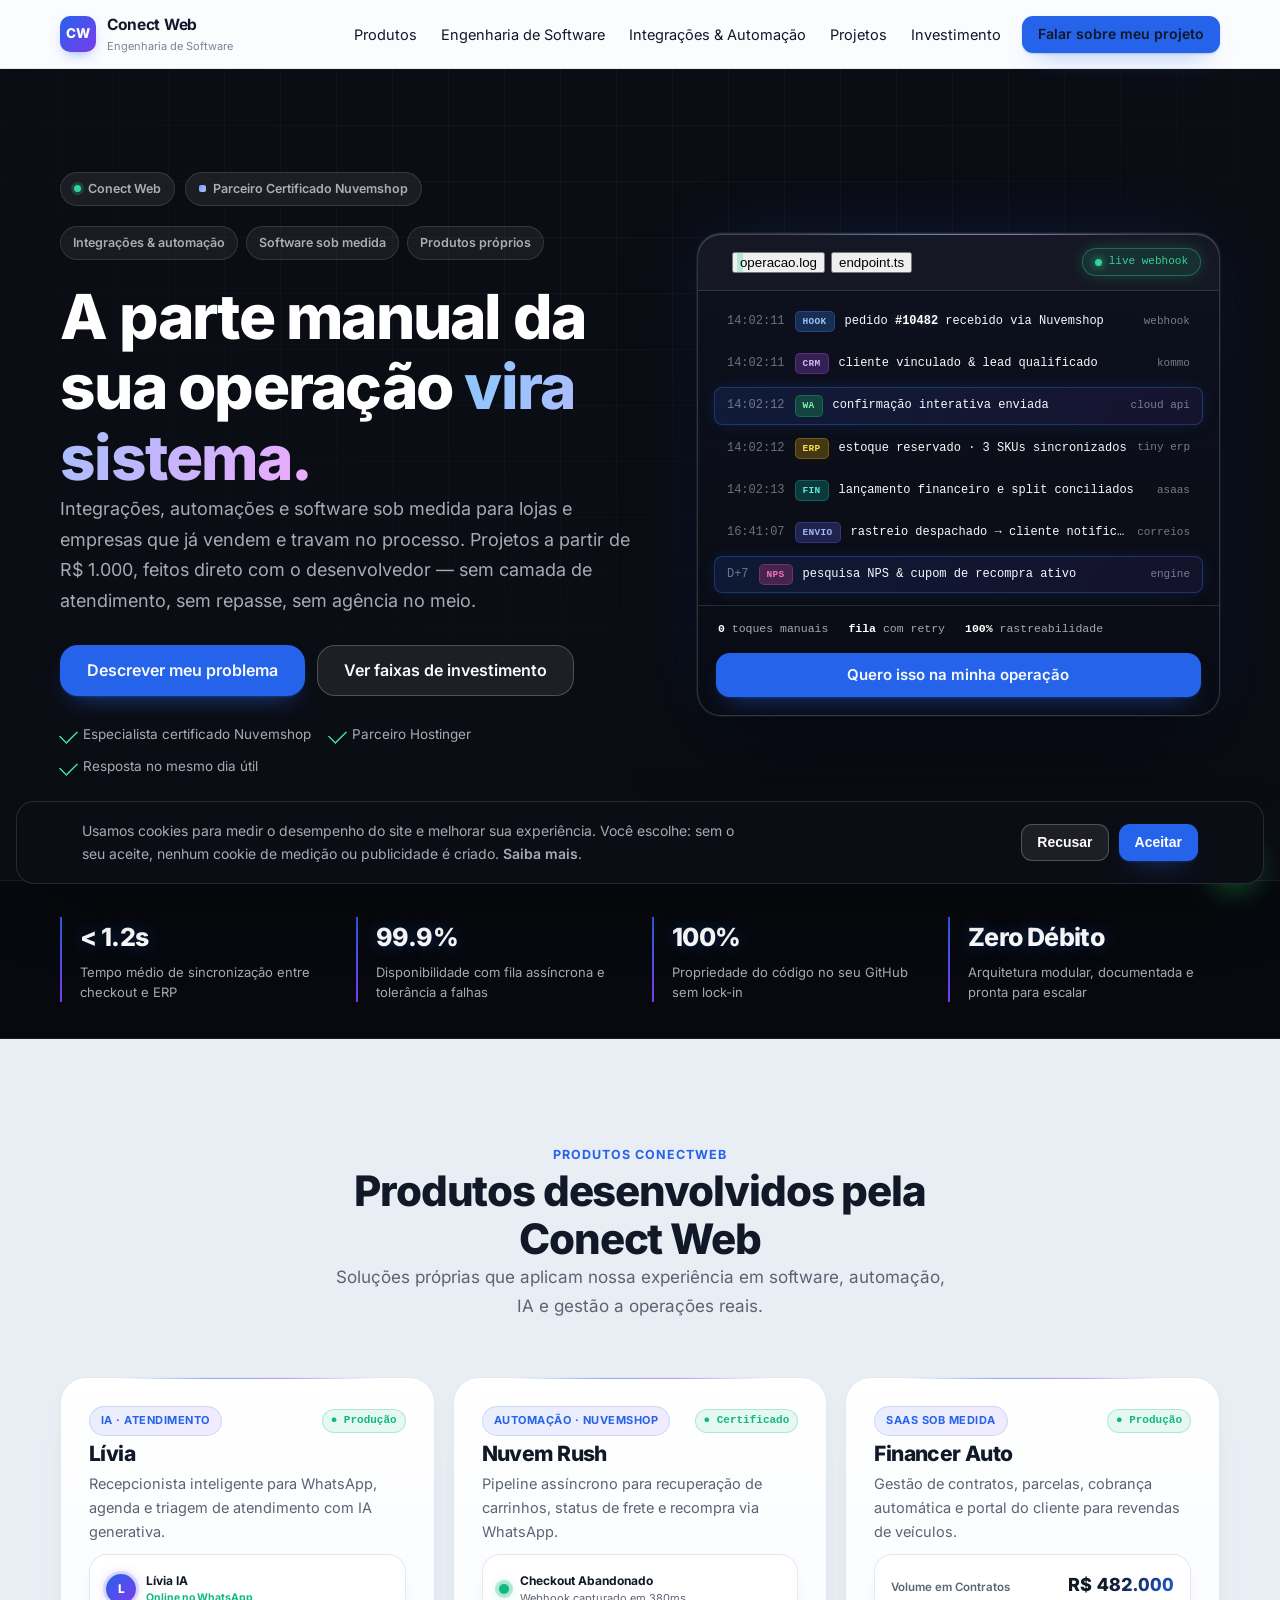
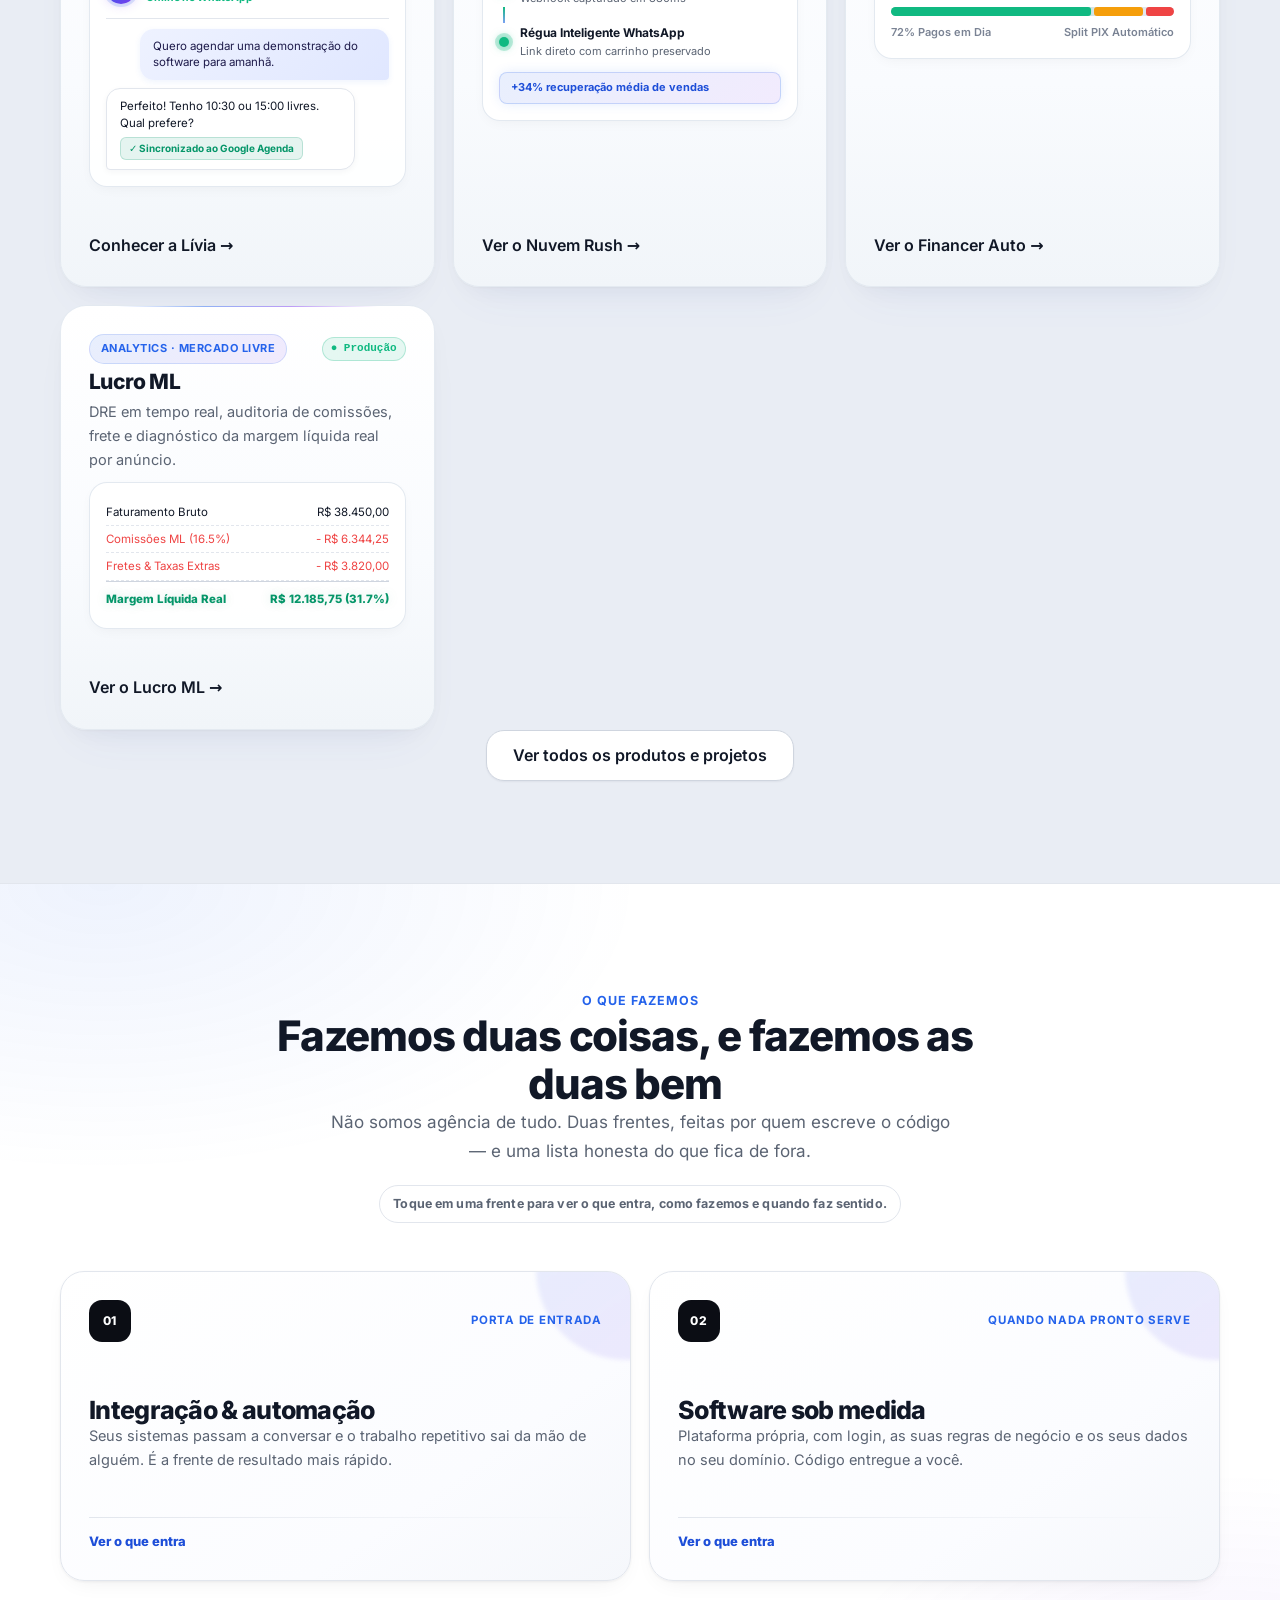
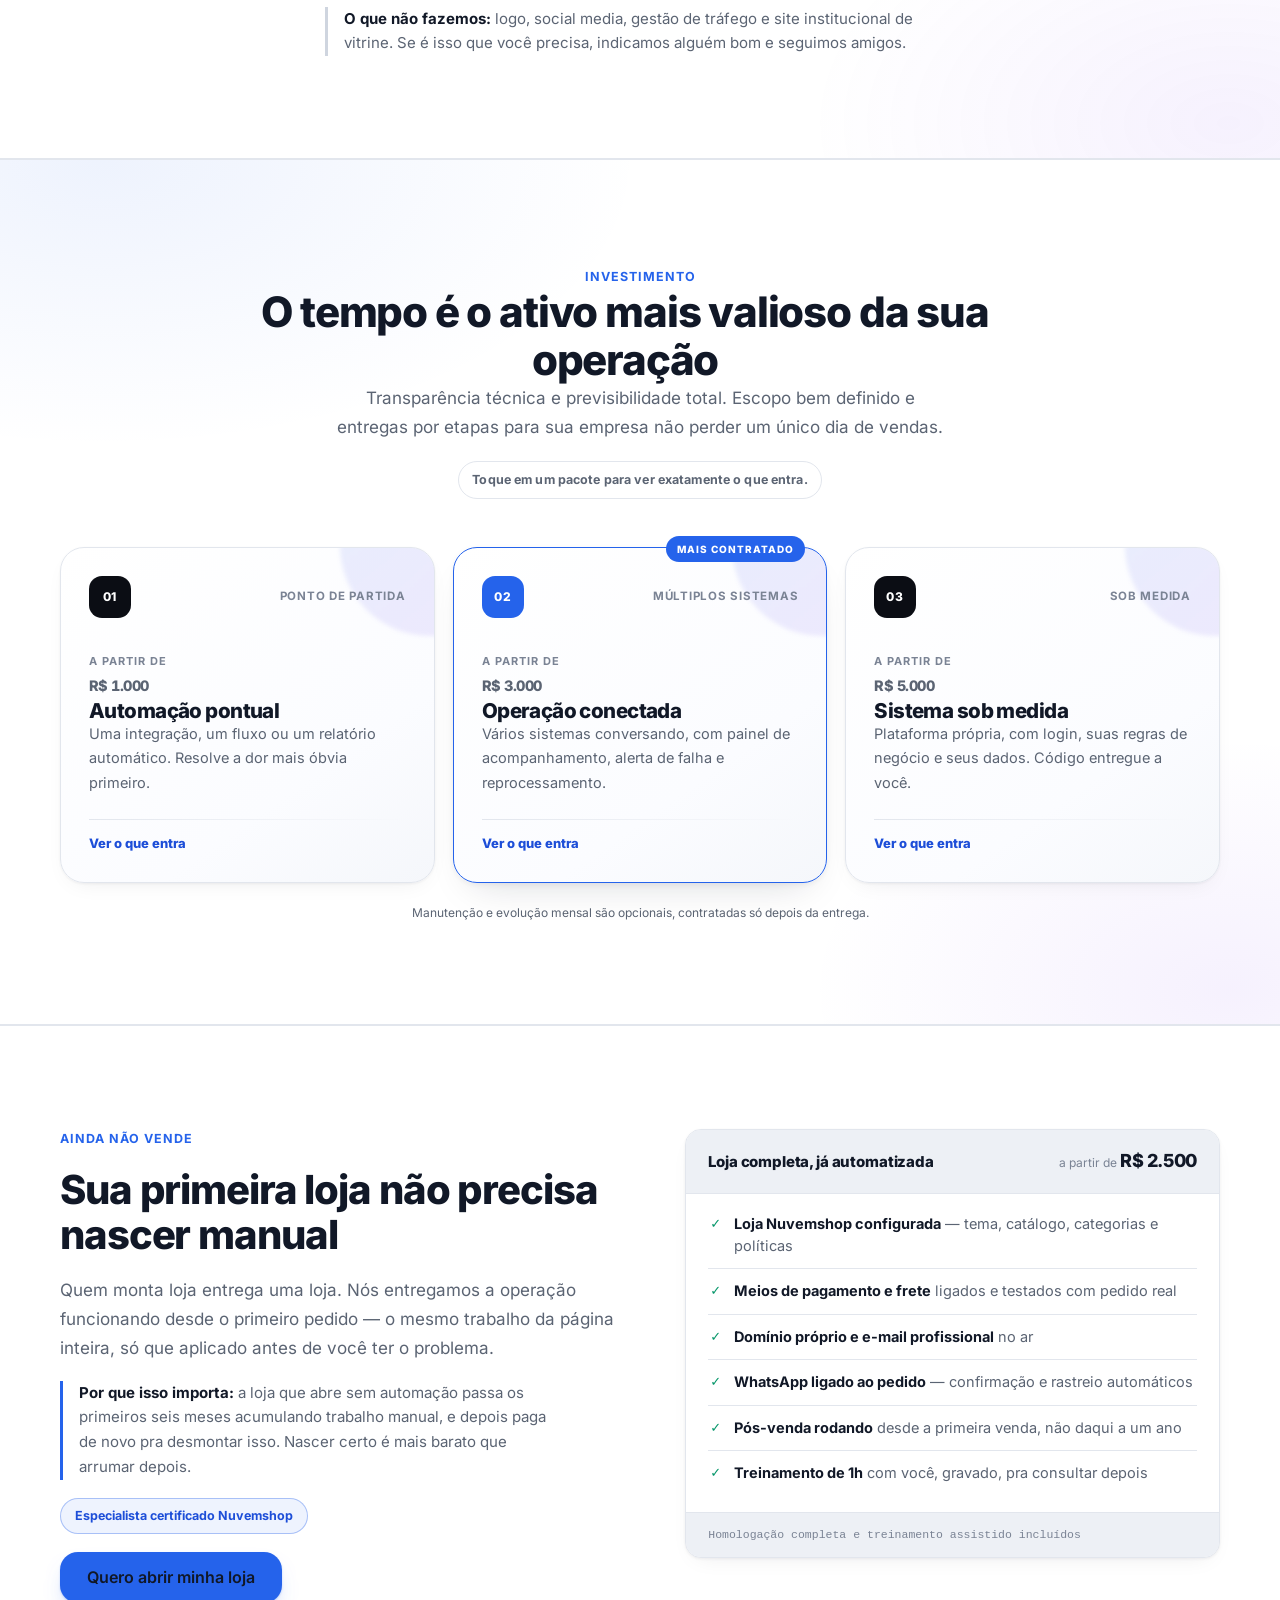
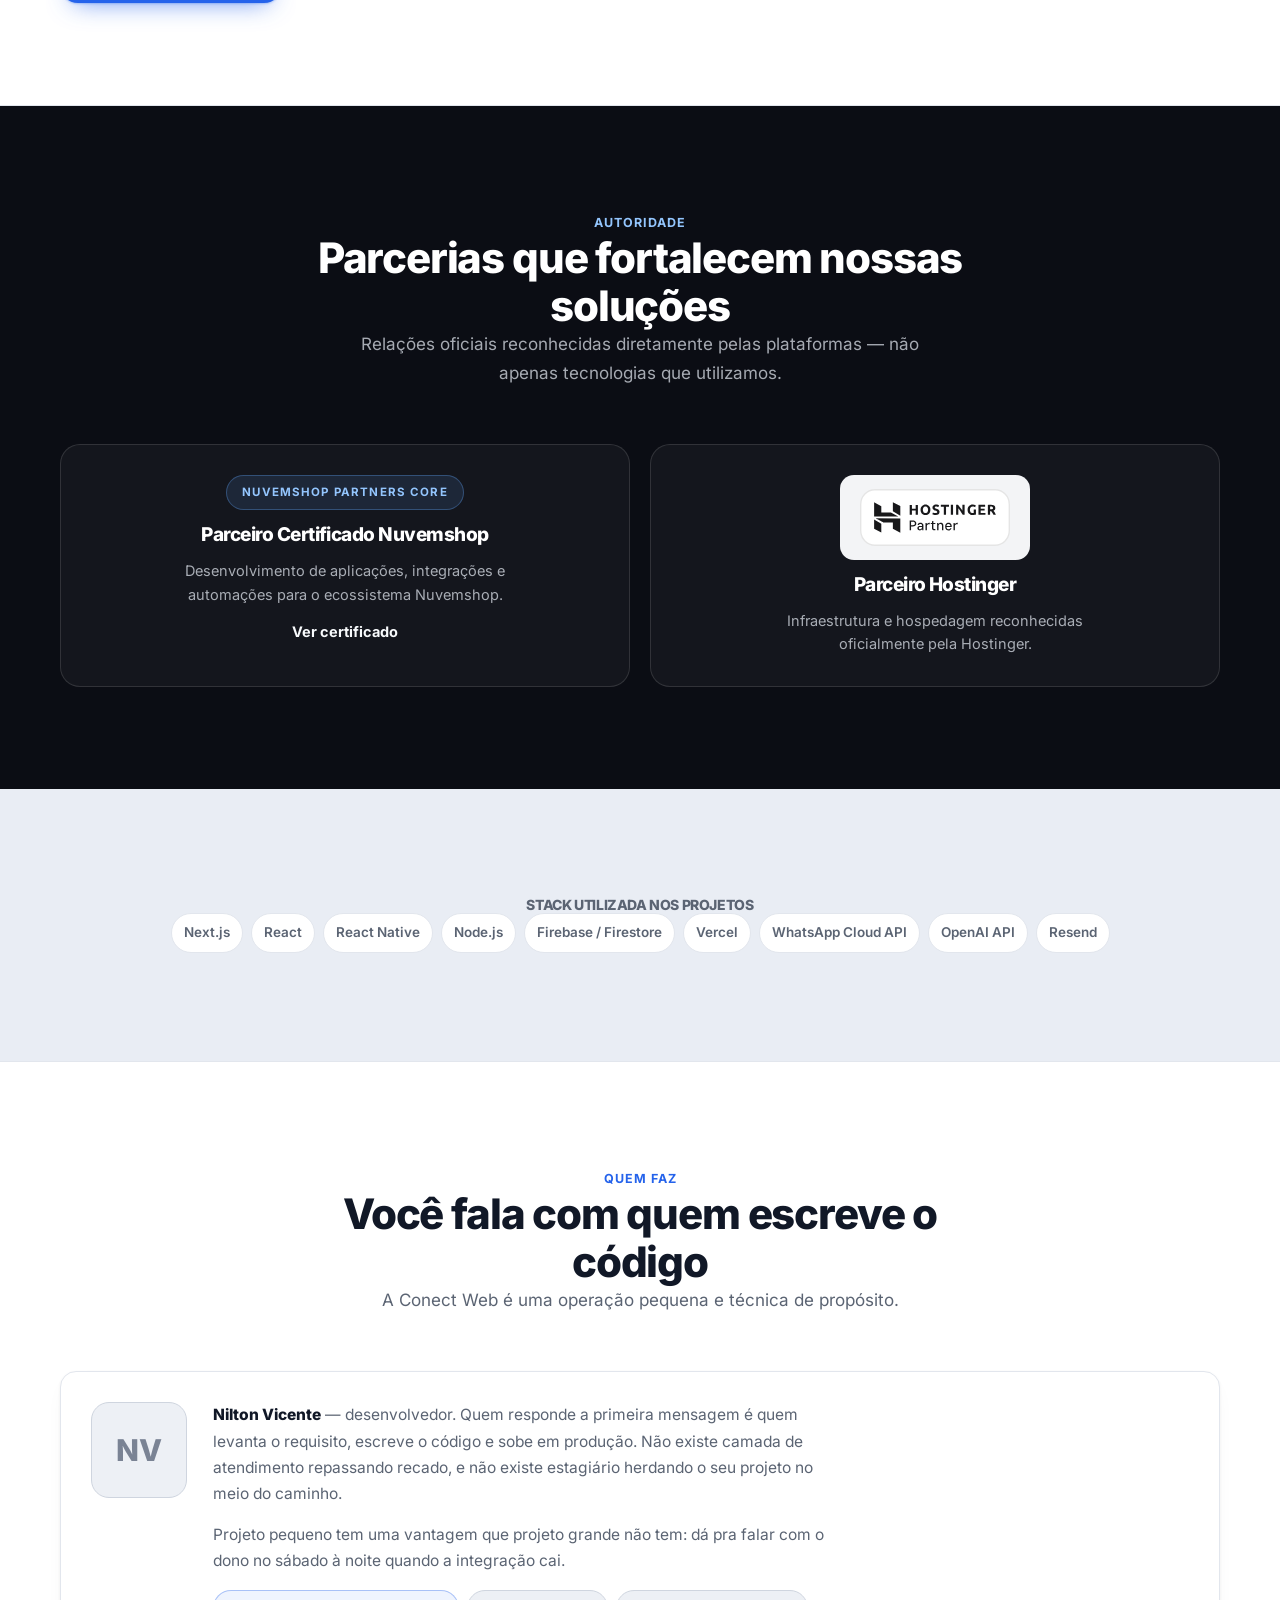
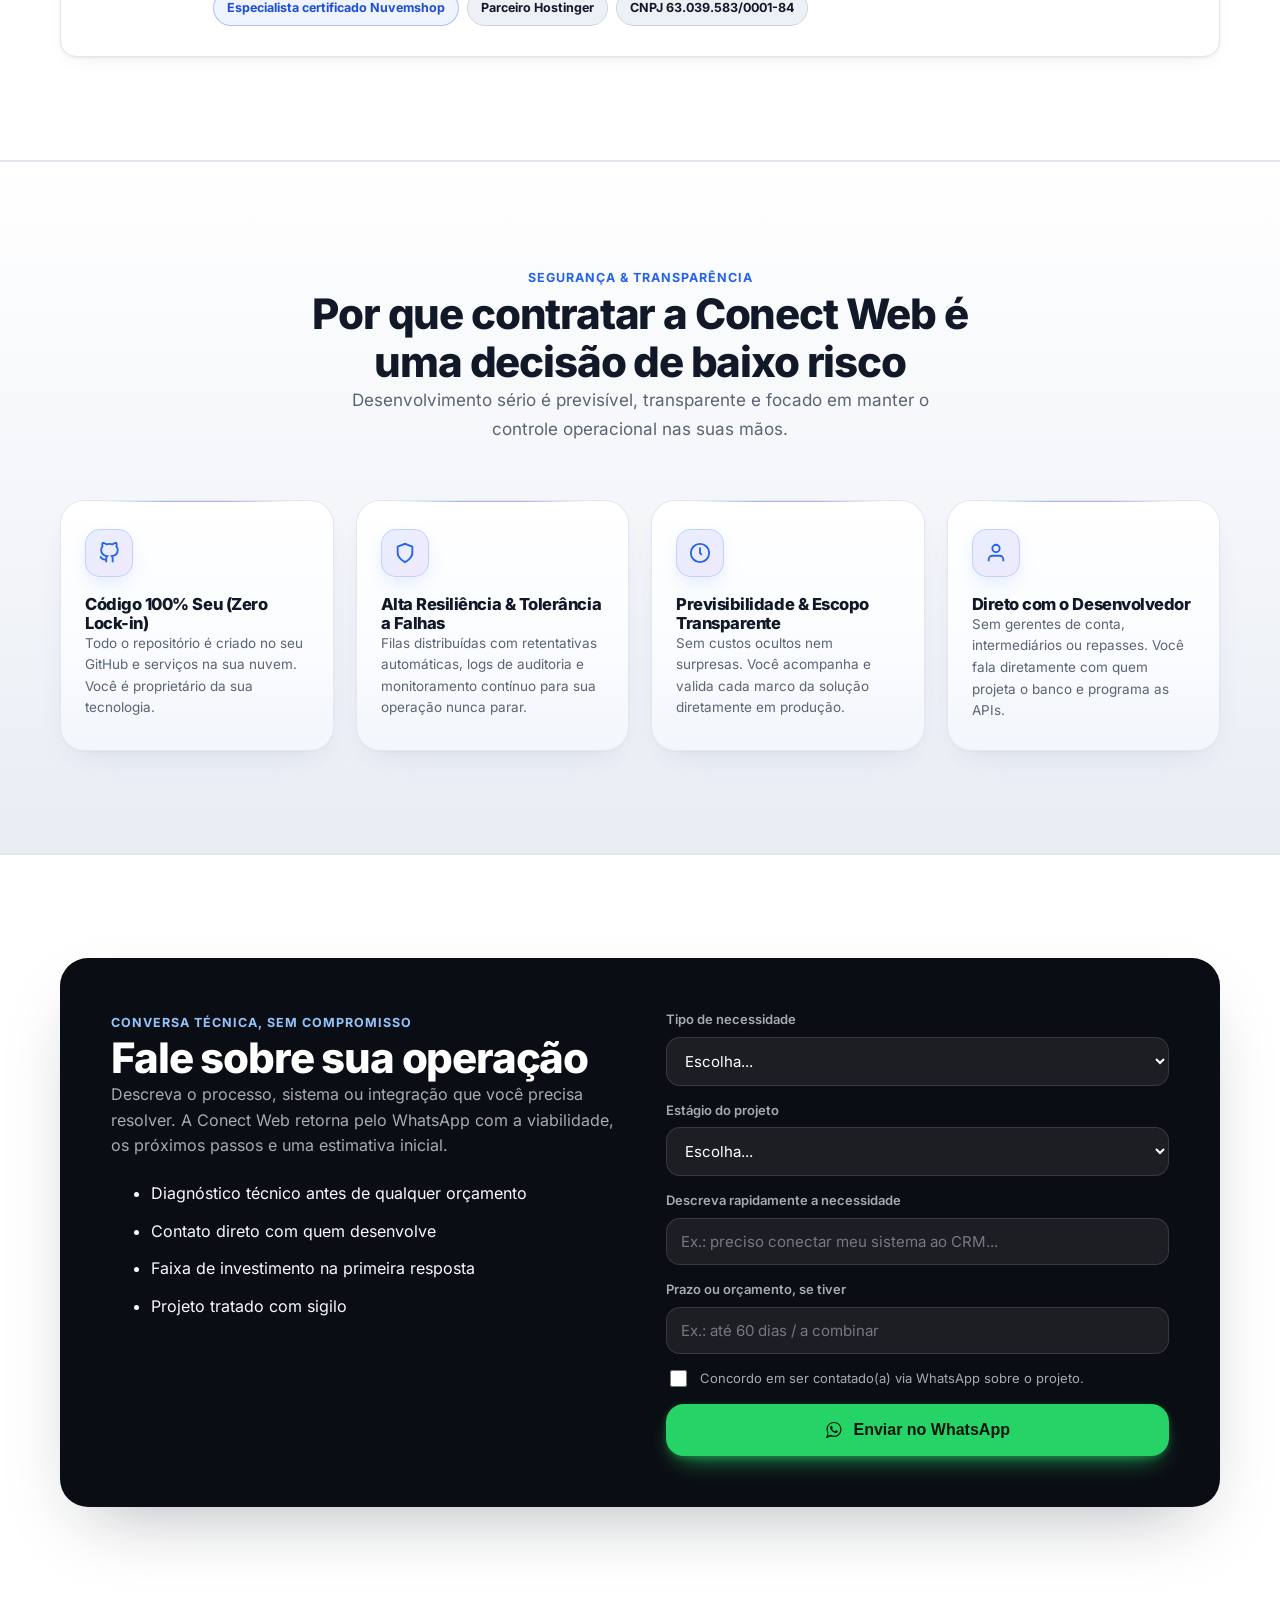
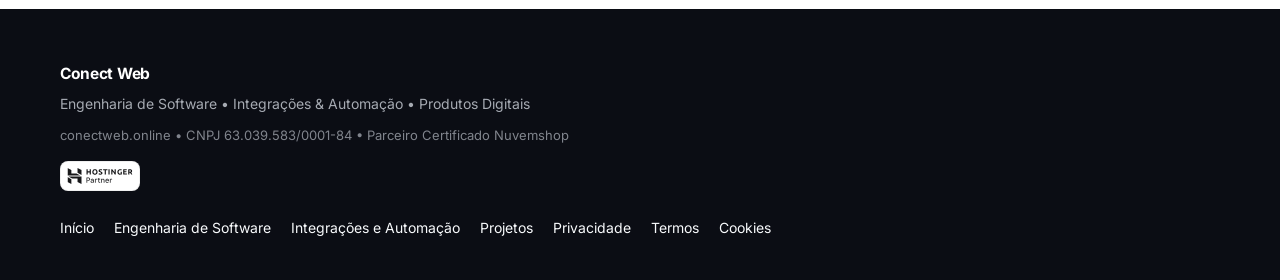
==== commit 8afc3a16: "feat(ui): elevar visual Sexta Dimensao (glow, bordas luminosas e 3D), valorizar tempo e refinar gara" ====
--- a/index.html
+++ b/index.html
@@ -1574,18 +1574,38 @@
    ============================================================= */
 
 /* ---------- Terminal Interativo de Engenharia (Hero) ---------- */
+/* ---------- Terminal Interativo de Engenharia (Hero) — Sexta Dimensão ---------- */
 .tech-terminal{
-  background:rgba(11,15,25,.88);
-  border:1px solid rgba(255,255,255,.14);
-  border-radius:20px;
+  position:relative;
+  background:linear-gradient(180deg, rgba(14,18,30,.94) 0%, rgba(9,12,20,.98) 100%);
+  border:1px solid rgba(255,255,255,.16);
+  border-radius:24px;
   overflow:hidden;
-  box-shadow:0 30px 80px -30px rgba(0,0,0,.95), 0 0 0 1px rgba(255,255,255,.05);
-  backdrop-filter:blur(14px);
+  box-shadow:
+    0 0 0 1px rgba(255,255,255,.05),
+    0 30px 90px -20px rgba(0,0,0,.95),
+    0 0 80px -20px rgba(37,99,235,.30),
+    inset 0 1px 0 rgba(255,255,255,.20);
+  backdrop-filter:blur(20px);
+  transition:all .3s cubic-bezier(.16,1,.3,1);
+}
+.tech-terminal::before{
+  content:"";position:absolute;top:0;left:15%;right:15%;height:1px;
+  background:linear-gradient(90deg, transparent, rgba(96,165,250,.6), rgba(192,132,252,.6), transparent);
+  pointer-events:none;
+}
+.tech-terminal:hover{
+  border-color:rgba(96,165,250,.4);
+  box-shadow:
+    0 0 0 1px rgba(96,165,250,.3),
+    0 35px 100px -20px rgba(0,0,0,.95),
+    0 0 100px -15px rgba(37,99,235,.45),
+    inset 0 1px 0 rgba(255,255,255,.30);
 }
 .tech-terminal__top{
   display:flex; align-items:center; gap:12px;
-  padding:12px 16px;
-  background:rgba(255,255,255,.04);
+  padding:14px 18px;
+  background:rgba(255,255,255,.03);
   border-bottom:1px solid var(--dark-line);
 }
 .tech-terminal__controls{display:flex;gap:6px}
@@ -1594,53 +1614,65 @@
 .ctrl--yellow{background:#F59E0B}
 .ctrl--green{background:#10B981}
 
-.tech-terminal__tabs{display:flex;gap:4px;margin-left:4px}
+.tech-terminal__tabs{display:flex;gap:6px;margin-left:4px}
 .tech-terminal__tab{
-  background:transparent;border:none;color:var(--dark-muted);
+  background:rgba(255,255,255,.03);border:1px solid rgba(255,255,255,.06);color:var(--dark-muted);
   font-family:ui-monospace,SFMono-Regular,Menlo,monospace;
-  font-size:12px;padding:6px 12px;border-radius:8px;
+  font-size:12px;padding:6px 14px;border-radius:10px;
   cursor:pointer;display:inline-flex;align-items:center;gap:7px;
-  transition:all .18s ease;
-}
-.tech-terminal__tab:hover{color:#fff;background:rgba(255,255,255,.05)}
-.tech-terminal__tab.is-active{background:rgba(255,255,255,.09);color:#fff;font-weight:600}
-.term-status-dot{width:6px;height:6px;border-radius:50%;background:#34D399;box-shadow:0 0 0 3px rgba(52,211,153,.25)}
+  transition:all .2s ease;
+}
+.tech-terminal__tab:hover{color:#fff;background:rgba(255,255,255,.08);border-color:rgba(255,255,255,.15)}
+.tech-terminal__tab.is-active{
+  background:linear-gradient(135deg, rgba(37,99,235,.25), rgba(124,58,237,.25));
+  border-color:rgba(96,165,250,.5);
+  color:#fff;font-weight:600;
+  box-shadow:0 0 16px -2px rgba(37,99,235,.4);
+}
+.term-status-dot{width:7px;height:7px;border-radius:50%;background:#34D399;box-shadow:0 0 0 3px rgba(52,211,153,.3), 0 0 8px #34D399}
 
 .tech-terminal__pill{
   margin-left:auto;font-family:ui-monospace,monospace;font-size:11px;
-  color:#34D399;background:rgba(52,211,153,.10);border:1px solid rgba(52,211,153,.25);
-  padding:3px 10px;border-radius:999px;display:inline-flex;align-items:center;gap:6px;
-}
-.pulse-ring{width:6px;height:6px;border-radius:50%;background:#34D399}
-
-.tech-terminal__panel{padding:10px 14px}
-.tech-terminal__body{display:flex;flex-direction:column;gap:4px}
+  color:#34D399;background:rgba(52,211,153,.12);border:1px solid rgba(52,211,153,.35);
+  padding:4px 12px;border-radius:999px;display:inline-flex;align-items:center;gap:7px;
+  box-shadow:0 0 16px -2px rgba(52,211,153,.3);
+}
+.pulse-ring{width:7px;height:7px;border-radius:50%;background:#34D399;box-shadow:0 0 8px #34D399}
+
+.tech-terminal__panel{padding:12px 16px}
+.tech-terminal__body{display:flex;flex-direction:column;gap:5px}
 
 .log-row{
   display:flex;align-items:center;gap:10px;
   font-family:ui-monospace,SFMono-Regular,Menlo,monospace;
-  font-size:12px;padding:7px 10px;border-radius:6px;
-  transition:background .15s ease;
-}
-.log-row:hover{background:rgba(255,255,255,.03)}
-.log-row--hi{background:rgba(37,99,235,.10);border:1px solid rgba(37,99,235,.20)}
+  font-size:12px;padding:7px 12px;border-radius:8px;
+  border:1px solid transparent;
+  transition:all .18s ease;
+}
+.log-row:hover{background:rgba(255,255,255,.05);border-color:rgba(255,255,255,.08)}
+.log-row--hi{
+  background:linear-gradient(90deg, rgba(37,99,235,.15), rgba(124,58,237,.10));
+  border:1px solid rgba(59,130,246,.30);
+  box-shadow:0 0 18px -4px rgba(37,99,235,.25);
+}
 .log-t{color:rgba(226,232,240,.45);font-variant-numeric:tabular-nums;flex-shrink:0}
-.log-tag{font-size:9.5px;font-weight:700;padding:2px 6px;border-radius:4px;letter-spacing:.03em;text-transform:uppercase;flex-shrink:0}
-.log-tag--hook{background:rgba(59,130,246,.2);color:#93C5FD}
-.log-tag--crm{background:rgba(168,85,247,.2);color:#D8B4FE}
-.log-tag--wa{background:rgba(34,197,94,.2);color:#86EFAC}
-.log-tag--erp{background:rgba(234,179,8,.2);color:#FDE047}
-.log-tag--fin{background:rgba(20,184,166,.2);color:#5EEAD4}
-.log-tag--post{background:rgba(99,102,241,.2);color:#A5B4FC}
-.log-tag--nps{background:rgba(236,72,153,.2);color:#F472B6}
+.log-tag{font-size:9.5px;font-weight:700;padding:2px 7px;border-radius:5px;letter-spacing:.03em;text-transform:uppercase;flex-shrink:0}
+.log-tag--hook{background:rgba(59,130,246,.25);color:#93C5FD;border:1px solid rgba(59,130,246,.3)}
+.log-tag--crm{background:rgba(168,85,247,.25);color:#D8B4FE;border:1px solid rgba(168,85,247,.3)}
+.log-tag--wa{background:rgba(34,197,94,.25);color:#86EFAC;border:1px solid rgba(34,197,94,.3)}
+.log-tag--erp{background:rgba(234,179,8,.25);color:#FDE047;border:1px solid rgba(234,179,8,.3)}
+.log-tag--fin{background:rgba(20,184,166,.25);color:#5EEAD4;border:1px solid rgba(20,184,166,.3)}
+.log-tag--post{background:rgba(99,102,241,.25);color:#A5B4FC;border:1px solid rgba(99,102,241,.3)}
+.log-tag--nps{background:rgba(236,72,153,.25);color:#F472B6;border:1px solid rgba(236,72,153,.3)}
 .log-msg{color:var(--dark-text);flex:1;white-space:nowrap;overflow:hidden;text-overflow:ellipsis}
-.log-msg strong{color:#fff}
-.log-svc{color:rgba(226,232,240,.45);font-size:11px;flex-shrink:0}
+.log-msg strong{color:#fff;text-shadow:0 0 10px rgba(255,255,255,.2)}
+.log-svc{color:rgba(226,232,240,.5);font-size:11px;flex-shrink:0}
 
 .tech-terminal__code{
-  margin:0;padding:16px;background:rgba(0,0,0,.45);border-radius:12px;
-  border:1px solid rgba(255,255,255,.06);font-family:ui-monospace,SFMono-Regular,Menlo,monospace;
+  margin:0;padding:18px;background:rgba(0,0,0,.55);border-radius:14px;
+  border:1px solid rgba(255,255,255,.08);font-family:ui-monospace,SFMono-Regular,Menlo,monospace;
   font-size:12px;line-height:1.65;overflow-x:auto;color:#E2E8F0;
+  box-shadow:inset 0 2px 8px rgba(0,0,0,.6);
 }
 .c-cmt{color:#6B7280;font-style:italic}
 .c-kwd{color:#C084FC;font-weight:600}
@@ -1650,12 +1682,12 @@
 .c-num{color:#FBBF24}
 
 .tech-terminal__foot{
-  display:flex;gap:18px;flex-wrap:wrap;
-  padding:12px 18px;border-top:1px solid var(--dark-line);
-  font-family:ui-monospace,monospace;font-size:11px;color:var(--dark-muted);
+  display:flex;gap:20px;flex-wrap:wrap;
+  padding:14px 20px;border-top:1px solid var(--dark-line);
+  font-family:ui-monospace,monospace;font-size:11.5px;color:var(--dark-muted);
 }
 .tech-terminal__foot b{color:#fff}
-.tech-terminal__action{padding:0 16px 16px}
+.tech-terminal__action{padding:0 18px 18px}
 .tech-terminal__action .btn{width:100%}
 
 @media (max-width:640px){
@@ -1670,108 +1702,216 @@
 /* ---------- Faixa de Métricas de Engenharia ---------- */
 .eng-metrics{
   background:#07090E;
-  border-top:1px solid rgba(255,255,255,.07);
-  border-bottom:1px solid rgba(255,255,255,.07);
-  padding:32px 0;position:relative;z-index:2;
+  border-top:1px solid rgba(255,255,255,.08);
+  border-bottom:1px solid rgba(255,255,255,.08);
+  padding:36px 0;position:relative;z-index:2;
 }
 .eng-metrics__grid{
   display:grid;grid-template-columns:repeat(4,1fr);gap:24px;
 }
 .eng-metric{
-  border-left:2px solid var(--brand);padding-left:16px;
+  position:relative;
+  border-left:2px solid transparent;
+  border-image:linear-gradient(180deg, var(--brand), var(--brand2)) 1;
+  padding-left:18px;
 }
 .eng-metric__num{
-  display:block;font-size:23px;font-weight:800;color:#fff;
+  display:block;font-size:25px;font-weight:800;color:#fff;
   letter-spacing:-.025em;font-family:ui-monospace,Inter,sans-serif;
+  text-shadow:0 0 16px rgba(37,99,235,.35);
 }
 .eng-metric__lbl{
   display:block;font-size:13px;color:var(--dark-muted);line-height:1.55;margin-top:5px;
 }
-@media (max-width:880px){.eng-metrics__grid{grid-template-columns:repeat(2,1fr);gap:20px}}
+@media (max-width:880px){.eng-metrics__grid{grid-template-columns:repeat(2,1fr);gap:24px}}
 @media (max-width:480px){.eng-metrics__grid{grid-template-columns:1fr}}
 
-/* ---------- Mini-Mockups de Produtos (UI de Alta Fidelidade) ---------- */
+/* ---------- Cards Sexta Dimensão (Produtos Vivos) ---------- */
 .prodcard--tech{
-  display:flex;flex-direction:column;justify-content:space-between;gap:18px;
-  border:1px solid var(--line);border-radius:24px;background:#fff;
-  padding:26px;box-shadow:var(--shadow-sm);transition:all .25s ease;
+  position:relative;
+  display:flex;flex-direction:column;justify-content:space-between;gap:20px;
+  border:1px solid rgba(226,232,240,.9);
+  border-radius:26px;
+  background:linear-gradient(180deg, #FFFFFF 0%, #F9FBFE 60%, #F1F5F9 100%);
+  padding:28px;
+  overflow:hidden;
+  box-shadow:
+    0 1px 2px rgba(15,23,42,.03),
+    0 10px 30px -10px rgba(15,23,42,.06),
+    0 24px 50px -20px rgba(37,99,235,.06),
+    inset 0 1px 0 #fff;
+  transition:all .32s cubic-bezier(.16,1,.3,1);
+}
+.prodcard--tech::before{
+  content:"";position:absolute;top:0;left:15%;right:15%;height:1px;
+  background:linear-gradient(90deg, transparent, rgba(37,99,235,.5), rgba(124,58,237,.5), transparent);
+  transition:all .35s ease;
+  pointer-events:none;
 }
 .prodcard--tech:hover{
-  transform:translateY(-3px);border-color:#CBD5E1;box-shadow:var(--shadow-lg);
+  transform:translateY(-6px) scale(1.012);
+  border-color:rgba(37,99,235,.35);
+  box-shadow:
+    0 0 0 1px rgba(37,99,235,.2),
+    0 24px 60px -15px rgba(37,99,235,.22),
+    0 10px 24px -8px rgba(124,58,237,.14),
+    inset 0 1px 0 #fff;
+}
+.prodcard--tech:hover::before{
+  left:0;right:0;height:2px;
+  background:linear-gradient(90deg, transparent, #2563EB, #7C3AED, transparent);
+  box-shadow:0 0 12px rgba(37,99,235,.6);
 }
 .prodcard__badge-row{display:flex;align-items:center;justify-content:space-between;gap:8px}
-.prodcard__status{font-size:11px;font-weight:700;color:#10B981;font-family:ui-monospace,monospace}
+.prodcard__status{
+  font-size:11px;font-weight:700;color:#10B981;font-family:ui-monospace,monospace;
+  background:rgba(16,185,129,.1);border:1px solid rgba(16,185,129,.25);
+  padding:2px 8px;border-radius:999px;
+  display:inline-flex;align-items:center;gap:4px;
+}
 
 .ui-mockup{
-  background:#F8FAFC;border:1px solid var(--line);border-radius:16px;
-  padding:15px;margin:2px 0 6px;
+  background:rgba(255,255,255,.9);
+  border:1px solid rgba(226,232,240,.95);
+  border-radius:18px;
+  padding:16px;margin:4px 0 8px;
+  box-shadow:0 4px 14px -4px rgba(15,23,42,.05), inset 0 1px 0 #fff;
+  position:relative;
 }
 .ui-chat__header{
-  display:flex;align-items:center;gap:9px;padding-bottom:10px;
+  display:flex;align-items:center;gap:10px;padding-bottom:11px;
   border-bottom:1px solid var(--line);
 }
 .ui-chat__avatar{
-  width:28px;height:28px;border-radius:50%;background:var(--grad);
+  width:30px;height:30px;border-radius:50%;background:var(--grad);
   color:#fff;display:grid;place-items:center;font-weight:800;font-size:12px;
+  box-shadow:0 0 0 3px rgba(37,99,235,.15), 0 0 12px rgba(124,58,237,.3);
 }
 .ui-chat__header strong{display:block;font-size:12px;color:var(--text)}
-.ui-chat__header small{display:block;font-size:10px;color:#10B981;font-weight:600}
+.ui-chat__header small{display:block;font-size:10.5px;color:#10B981;font-weight:700}
 .ui-chat__body{display:flex;flex-direction:column;gap:8px;padding-top:10px}
-.ui-bubble{font-size:11.5px;line-height:1.45;padding:8px 12px;border-radius:12px;max-width:88%}
-.ui-bubble--user{align-self:flex-end;background:#E0E7FF;color:#1E1B4B;border-bottom-right-radius:3px}
-.ui-bubble--bot{align-self:flex-start;background:#fff;color:var(--text);border:1px solid var(--line);border-bottom-left-radius:3px}
+.ui-bubble{font-size:11.5px;line-height:1.45;padding:9px 13px;border-radius:14px;max-width:88%}
+.ui-bubble--user{
+  align-self:flex-end;
+  background:linear-gradient(135deg, #EEF2FF, #E0E7FF);
+  color:#1E1B4B;border-bottom-right-radius:4px;
+  box-shadow:0 2px 6px rgba(37,99,235,.08);
+}
+.ui-bubble--bot{
+  align-self:flex-start;background:#fff;color:var(--text);
+  border:1px solid var(--line);border-bottom-left-radius:4px;
+  box-shadow:0 2px 6px rgba(15,23,42,.04);
+}
 .ui-bubble--bot p{margin:0}
 .ui-bubble__badge{
   display:inline-block;margin-top:6px;font-size:10px;font-weight:700;
-  color:#059669;background:rgba(5,150,105,.08);padding:3px 8px;border-radius:4px;
-}
-
-.ui-pipe-step{display:flex;align-items:center;gap:10px}
-.ui-pipe-dot{width:9px;height:9px;border-radius:50%;background:#10B981;box-shadow:0 0 0 3px rgba(16,185,129,.2);flex-shrink:0}
+  color:#059669;background:rgba(5,150,105,.10);border:1px solid rgba(5,150,105,.2);
+  padding:3px 8px;border-radius:6px;
+}
+
+.ui-pipe-step{display:flex;align-items:center;gap:11px}
+.ui-pipe-dot{
+  width:10px;height:10px;border-radius:50%;background:#10B981;
+  box-shadow:0 0 0 4px rgba(16,185,129,.25), 0 0 10px rgba(16,185,129,.6);
+  flex-shrink:0;
+}
 .ui-pipe-info strong{display:block;font-size:12px;color:var(--text)}
 .ui-pipe-info span{display:block;font-size:11px;color:var(--muted)}
-.ui-pipe-line{width:2px;height:14px;background:var(--line2);margin-left:3.5px}
+.ui-pipe-line{
+  width:2px;height:16px;margin-left:4px;
+  background:linear-gradient(180deg, #10B981, rgba(37,99,235,.6));
+}
 .ui-pipe-badge{
   margin-top:12px;font-size:11px;font-weight:700;color:var(--brand-ink);
-  background:var(--grad-soft);padding:5px 9px;border-radius:6px;border:1px solid rgba(37,99,235,.15);
+  background:var(--grad-soft);padding:6px 11px;border-radius:8px;
+  border:1px solid rgba(37,99,235,.2);
+  box-shadow:0 0 14px -3px rgba(37,99,235,.2);
 }
 
 .ui-dash__stat{display:flex;justify-content:space-between;align-items:baseline;margin-bottom:8px}
 .ui-dash__lbl{font-size:11.5px;color:var(--muted);font-weight:600}
-.ui-dash__val{font-size:17px;font-weight:800;color:var(--text);font-variant-numeric:tabular-nums}
-.ui-dash__bars{display:flex;height:8px;border-radius:999px;overflow:hidden;gap:2px;margin-bottom:8px;background:#E2E8F0}
-.ui-bar{height:100%;border-radius:2px}
+.ui-dash__val{
+  font-size:18px;font-weight:800;color:var(--text);font-variant-numeric:tabular-nums;
+  background:linear-gradient(135deg, #111827 40%, var(--brand) 100%);
+  -webkit-background-clip:text;-webkit-text-fill-color:transparent;
+}
+.ui-dash__bars{display:flex;height:9px;border-radius:999px;overflow:hidden;gap:3px;margin-bottom:8px;background:#E2E8F0}
+.ui-bar{height:100%;border-radius:3px}
+.ui-bar--green{background:#10B981;box-shadow:0 0 10px rgba(16,185,129,.4)}
+.ui-bar--amber{background:#F59E0B}
+.ui-bar--red{background:#EF4444}
 .ui-dash__tags{display:flex;justify-content:space-between;font-size:11px;font-weight:600;color:var(--muted2)}
 
-.ui-dre__row{display:flex;justify-content:space-between;font-size:11.5px;padding:3.5px 0;border-bottom:1px dashed var(--line)}
+.ui-dre__row{display:flex;justify-content:space-between;font-size:11.5px;padding:4px 0;border-bottom:1px dashed var(--line)}
 .ui-dre__row:last-child{border-bottom:none}
 .ui-dre__row.is-deduct{color:#EF4444}
-.ui-dre__row.is-profit{color:#059669;font-weight:800;padding-top:7px;border-top:1px solid var(--line2);border-bottom:none}
-
-/* ---------- Seção de Garantias & Desrisco ---------- */
+.ui-dre__row.is-profit{
+  color:#059669;font-weight:800;padding-top:8px;border-top:1px solid var(--line2);border-bottom:none;
+  text-shadow:0 0 12px rgba(5,150,105,.2);
+}
+
+/* ---------- Seção de Garantias & Desrisco (Cards 6D) ---------- */
 .section--guarantee{
   background:linear-gradient(180deg, var(--bg-subtle), var(--bg));
   border-top:1px solid var(--line);border-bottom:1px solid var(--line);
+  position:relative;
 }
 .guarantee-grid{
-  display:grid;grid-template-columns:repeat(4,1fr);gap:20px;margin-top:10px;
+  display:grid;grid-template-columns:repeat(4,1fr);gap:22px;margin-top:12px;
 }
 .gcard{
-  background:#fff;border:1px solid var(--line);border-radius:20px;
-  padding:26px 22px;box-shadow:var(--shadow-xs);transition:transform .2s ease, box-shadow .2s ease, border-color .2s ease;
-}
-.gcard:hover{transform:translateY(-3px);box-shadow:var(--shadow-sm);border-color:#CBD5E1}
+  position:relative;
+  background:linear-gradient(180deg, #FFFFFF 0%, #FAFCFF 60%, #F3F6FA 100%);
+  border:1px solid rgba(226,232,240,.95);
+  border-radius:24px;
+  padding:28px 24px;
+  overflow:hidden;
+  box-shadow:
+    0 1px 2px rgba(15,23,42,.03),
+    0 10px 28px -10px rgba(15,23,42,.06),
+    0 20px 45px -15px rgba(37,99,235,.05),
+    inset 0 1px 0 #fff;
+  transition:all .3s cubic-bezier(.16,1,.3,1);
+}
+.gcard::before{
+  content:"";position:absolute;top:0;left:15%;right:15%;height:1px;
+  background:linear-gradient(90deg, transparent, rgba(37,99,235,.45), rgba(124,58,237,.45), transparent);
+  transition:all .35s ease;
+  pointer-events:none;
+}
+.gcard:hover{
+  transform:translateY(-6px) scale(1.012);
+  border-color:rgba(37,99,235,.35);
+  box-shadow:
+    0 0 0 1px rgba(37,99,235,.2),
+    0 24px 55px -12px rgba(37,99,235,.20),
+    0 10px 25px -8px rgba(124,58,237,.12),
+    inset 0 1px 0 #fff;
+}
+.gcard:hover::before{
+  left:0;right:0;height:2px;
+  background:linear-gradient(90deg, transparent, #2563EB, #7C3AED, transparent);
+  box-shadow:0 0 10px rgba(37,99,235,.5);
+}
 .gcard__icon{
-  width:46px;height:46px;border-radius:14px;
+  width:48px;height:48px;border-radius:15px;
   background:var(--grad-soft);color:var(--brand);
-  display:grid;place-items:center;margin-bottom:16px;
-  border:1px solid rgba(37,99,235,.18);
+  display:grid;place-items:center;margin-bottom:18px;
+  border:1px solid rgba(37,99,235,.20);
+  box-shadow:0 8px 20px -4px rgba(37,99,235,.15);
+  transition:all .25s ease;
+}
+.gcard:hover .gcard__icon{
+  transform:scale(1.1) rotate(2deg);
+  box-shadow:0 12px 24px -4px rgba(37,99,235,.30);
+  color:var(--brand-ink);
 }
 .gcard h3{font-size:16.5px;margin:0 0 8px;font-weight:700;color:var(--text)}
 .gcard p{font-size:13.5px;color:var(--muted);line-height:1.6;margin:0}
 
 @media (max-width:960px){.guarantee-grid{grid-template-columns:repeat(2,1fr)}}
 @media (max-width:540px){.guarantee-grid{grid-template-columns:1fr}}
+
 
   </style>
   <!-- CSS_INLINE_END --><script src="/consent.js?v=2" defer></script></head><body data-service="">
@@ -1798,7 +1938,7 @@
   <span class="c-kwd">return</span> { status: <span class="c-num">200</span>, idempotencyKey: req.id };
 }</code></pre></div><div class="tech-terminal__foot"><span><b>0</b> toques manuais</span><span><b>fila</b> com retry</span><span><b>100%</b> rastreabilidade</span></div><div class="tech-terminal__action"><a class="btn btn--primary btn--block" href="#contato" data-event="cta_click" data-cta="painel_iniciar_projeto">Quero isso na minha operação</a></div></div></aside></div></main>
 
-<section class="eng-metrics" aria-label="Métricas de engenharia e impacto"><div class="container eng-metrics__grid"><div class="eng-metric"><span class="eng-metric__num">&lt; 1.2s</span><span class="eng-metric__lbl">Tempo médio de sincronização entre checkout e ERP</span></div><div class="eng-metric"><span class="eng-metric__num">99.9%</span><span class="eng-metric__lbl">Disponibilidade com fila assíncrona e tolerância a falhas</span></div><div class="eng-metric"><span class="eng-metric__num">100%</span><span class="eng-metric__lbl">Propriedade do código no seu GitHub sem lock-in</span></div><div class="eng-metric"><span class="eng-metric__num">30 dias</span><span class="eng-metric__lbl">Garantia total de acompanhamento e ajustes pós-entrega</span></div></div></section>
+<section class="eng-metrics" aria-label="Métricas de engenharia e impacto"><div class="container eng-metrics__grid"><div class="eng-metric"><span class="eng-metric__num">&lt; 1.2s</span><span class="eng-metric__lbl">Tempo médio de sincronização entre checkout e ERP</span></div><div class="eng-metric"><span class="eng-metric__num">99.9%</span><span class="eng-metric__lbl">Disponibilidade com fila assíncrona e tolerância a falhas</span></div><div class="eng-metric"><span class="eng-metric__num">100%</span><span class="eng-metric__lbl">Propriedade do código no seu GitHub sem lock-in</span></div><div class="eng-metric"><span class="eng-metric__num">Zero Débito</span><span class="eng-metric__lbl">Arquitetura modular, documentada e pronta para escalar</span></div></div></section>
 
 <section id="produtos-conectweb" class="section reveal"><div class="container"><header class="section__head"><span class="eyebrow">Produtos ConectWeb</span><h2>Produtos desenvolvidos pela Conect Web</h2><p>Soluções próprias que aplicam nossa experiência em software, automação, IA e gestão a operações reais.</p></header>
 
@@ -1808,7 +1948,7 @@
 
 <article class="prodcard prodcard--tech"><div class="prodcard__top"><div class="prodcard__badge-row"><span class="prodcard__tag">Automação · Nuvemshop</span><span class="prodcard__status">● Certificado</span></div><h3>Nuvem Rush</h3><p class="prodcard__tagline">Pipeline assíncrono para recuperação de carrinhos, status de frete e recompra via WhatsApp.</p><div class="ui-mockup ui-pipe"><div class="ui-pipe-step"><span class="ui-pipe-dot"></span><div class="ui-pipe-info"><strong>Checkout Abandonado</strong><span>Webhook capturado em 380ms</span></div></div><div class="ui-pipe-line"></div><div class="ui-pipe-step"><span class="ui-pipe-dot"></span><div class="ui-pipe-info"><strong>Régua Inteligente WhatsApp</strong><span>Link direto com carrinho preservado</span></div></div><div class="ui-pipe-badge">+34% recuperação média de vendas</div></div></div><a class="link" href="https://nuvemrush.com.br" target="_blank" rel="noopener" data-event="cta_click" data-cta="produtos_nuvemrush">Ver o Nuvem Rush →</a></article>
 
-<article class="prodcard prodcard--tech"><div class="prodcard__top"><div class="prodcard__badge-row"><span class="prodcard__tag">SaaS Sob Medida</span><span class="prodcard__status">● Produção</span></div><h3>Financer Auto</h3><p class="prodcard__tagline">Gestão de contratos, parcelas, cobrança automática e portal do cliente para revendas de veículos.</p><div class="ui-mockup ui-dash"><div class="ui-dash__stat"><span class="ui-dash__lbl">Volume em Contratos</span><span class="ui-dash__val">R$ 482.000</span></div><div class="ui-dash__bars"><span class="ui-bar" style="width:72%;background:#10B981"></span><span class="ui-bar" style="width:18%;background:#F59E0B"></span><span class="ui-bar" style="width:10%;background:#EF4444"></span></div><div class="ui-dash__tags"><span>72% Pagos em Dia</span><span>Split PIX Automático</span></div></div></div><a class="link" href="https://financer-auto.conectweb.online" target="_blank" rel="noopener" data-event="cta_click" data-cta="produtos_financerauto">Ver o Financer Auto →</a></article>
+<article class="prodcard prodcard--tech"><div class="prodcard__top"><div class="prodcard__badge-row"><span class="prodcard__tag">SaaS Sob Medida</span><span class="prodcard__status">● Produção</span></div><h3>Financer Auto</h3><p class="prodcard__tagline">Gestão de contratos, parcelas, cobrança automática e portal do cliente para revendas de veículos.</p><div class="ui-mockup ui-dash"><div class="ui-dash__stat"><span class="ui-dash__lbl">Volume em Contratos</span><span class="ui-dash__val">R$ 482.000</span></div><div class="ui-dash__bars"><span class="ui-bar ui-bar--green" style="width:72%"></span><span class="ui-bar ui-bar--amber" style="width:18%"></span><span class="ui-bar ui-bar--red" style="width:10%"></span></div><div class="ui-dash__tags"><span>72% Pagos em Dia</span><span>Split PIX Automático</span></div></div></div><a class="link" href="https://financer-auto.conectweb.online" target="_blank" rel="noopener" data-event="cta_click" data-cta="produtos_financerauto">Ver o Financer Auto →</a></article>
 
 <article class="prodcard prodcard--tech"><div class="prodcard__top"><div class="prodcard__badge-row"><span class="prodcard__tag">Analytics · Mercado Livre</span><span class="prodcard__status">● Produção</span></div><h3>Lucro ML</h3><p class="prodcard__tagline">DRE em tempo real, auditoria de comissões, frete e diagnóstico da margem líquida real por anúncio.</p><div class="ui-mockup ui-dre"><div class="ui-dre__row"><span>Faturamento Bruto</span><span>R$ 38.450,00</span></div><div class="ui-dre__row is-deduct"><span>Comissões ML (16.5%)</span><span>- R$ 6.344,25</span></div><div class="ui-dre__row is-deduct"><span>Fretes &amp; Taxas Extras</span><span>- R$ 3.820,00</span></div><div class="ui-dre__row is-profit"><span>Margem Líquida Real</span><span>R$ 12.185,75 (31.7%)</span></div></div></div><a class="link" href="https://lucro.conectweb.online" target="_blank" rel="noopener" data-event="cta_click" data-cta="produtos_lucroml">Ver o Lucro ML →</a></article>
 
@@ -1816,15 +1956,15 @@
 
 <section class="section capabilities-section" id="capacidades"><div class="container"><header class="section__head capabilities-head"><span class="eyebrow">O que fazemos</span><h2>Fazemos duas coisas, e fazemos as duas bem</h2><p>Não somos agência de tudo. Duas frentes, feitas por quem escreve o código — e uma lista honesta do que fica de fora.</p><span class="capabilities-hint">Toque em uma frente para ver o que entra, como fazemos e quando faz sentido.</span></header>
 
-<div class="capabilities-grid capabilities-grid--duo" data-capabilities-grid><article class="cap-card" data-cap-card tabindex="0" role="button" aria-expanded="false" aria-label="Abrir detalhes de Integração &amp; automação"><div class="cap-card__inner"><div class="cap-card__face cap-card__front"><div class="cap-card__meta"><span class="cap-card__number">01</span><span class="cap-card__type">Porta de entrada</span></div><div><h3>Integração &amp; automação</h3><p>Seus sistemas passam a conversar e o trabalho repetitivo sai da mão de alguém. É a frente de resultado mais rápido.</p></div><span class="cap-card__action">Ver o que entra</span></div><div class="cap-card__face cap-card__back"><button class="cap-card__close" type="button" data-cap-close aria-label="Voltar">Voltar</button><div class="cap-detail"><span class="cap-detail__eyebrow">Integração &amp; automação</span><h3>A maior parte do trabalho manual de uma operação é informação andando de um sistema para outro.</h3><p class="cap-detail__lead">Pedido que vira cadastro, cadastro que vira mensagem, mensagem que vira registro. Cada uma dessas pontes é código simples — o que custa caro é não ter nenhuma delas e pagar alguém para ser a ponte todo dia.</p><div class="cap-detail__grid"><div><strong>O que conectamos</strong><p>Nuvemshop, Mercado Livre, ERPs, gateways de pagamento, transportadoras, planilhas e sistemas próprios, por API ou webhook.</p></div><div><strong>Como entregamos</strong><p>Fila com retry, log de cada entrega, alerta quando falha e painel para reprocessar sem depender de nós.</p></div><div><strong>Quando faz sentido</strong><p>Quando alguém redigita pedido, responde sempre a mesma pergunta no WhatsApp ou fecha o dia conferindo planilha na mão.</p></div></div><a class="btn btn--primary" href="#contato" data-event="cta_click" data-cta="cap_integracao">Conversar sobre este tipo de projeto</a></div></div></div></article><article class="cap-card" data-cap-card tabindex="0" role="button" aria-expanded="false" aria-label="Abrir detalhes de Software sob medida"><div class="cap-card__inner"><div class="cap-card__face cap-card__front"><div class="cap-card__meta"><span class="cap-card__number">02</span><span class="cap-card__type">Quando nada pronto serve</span></div><div><h3>Software sob medida</h3><p>Plataforma própria, com login, as suas regras de negócio e os seus dados no seu domínio. Código entregue a você.</p></div><span class="cap-card__action">Ver o que entra</span></div><div class="cap-card__face cap-card__back"><button class="cap-card__close" type="button" data-cap-close aria-label="Voltar">Voltar</button><div class="cap-detail"><span class="cap-detail__eyebrow">Software sob medida</span><h3>Sistema de prateleira impõe o processo dele. O seu negócio já tem um, e ele funciona.</h3><p class="cap-detail__lead">Construímos em cima de como a operação realmente acontece: quem aprova o quê, o que não pode acontecer, qual número importa. Entregamos por etapas, cada uma em produção.</p><div class="cap-detail__grid"><div><strong>O que construímos</strong><p>Sistemas internos, painéis operacionais, áreas de cliente, portais de acompanhamento e produtos SaaS.</p></div><div><strong>Como construímos</strong><p>Next.js, TypeScript, banco gerenciado, autenticação, perfis de acesso, trilha de auditoria e publicação automatizada.</p></div><div><strong>O que fica com você</strong><p>Código no seu GitHub, banco na sua conta e 30 dias de ajuste depois do go-live. Se um dia sair de nós, sai inteiro.</p></div></div><a class="btn btn--primary" href="#contato" data-event="cta_click" data-cta="cap_sobmedida">Conversar sobre este tipo de projeto</a></div></div></div></article></div><p class="notdo"><b>O que não fazemos:</b> logo, social media, gestão de tráfego e site institucional de vitrine. Se é isso que você precisa, indicamos alguém bom e seguimos amigos.</p><div class="capabilities-backdrop" data-cap-backdrop hidden></div></div></section>
-
-<section class="section capabilities-section" id="investimento"><div class="container"><header class="section__head capabilities-head"><span class="eyebrow">Investimento</span><h2>O preço está aqui porque o seu tempo vale alguma coisa</h2><p>Escopo fechado antes de começar. Pagamento em duas parcelas: metade na aprovação, metade na entrega em produção.</p><span class="capabilities-hint">Toque em um pacote para ver exatamente o que entra.</span></header><div class="capabilities-grid capabilities-grid--tiers"><article class="cap-card cap-card--tier" data-cap-card tabindex="0" role="button" aria-expanded="false" aria-label="Abrir detalhes de Automação pontual"><div class="cap-card__inner"><div class="cap-card__face cap-card__front"><div class="cap-card__meta"><span class="cap-card__number">01</span><span class="cap-card__type">Ponto de partida</span></div><div><p class="cap-price"><small>a partir de</small>R$ 1.000</p><h3>Automação pontual</h3><p>Uma integração, um fluxo ou um relatório automático. Resolve a dor mais óbvia primeiro.</p></div><span class="cap-card__action">Ver o que entra</span></div><div class="cap-card__face cap-card__back"><button class="cap-card__close" type="button" data-cap-close aria-label="Voltar">Voltar</button><div class="cap-detail"><span class="cap-detail__eyebrow">Automação pontual</span><h3>Um problema, resolvido inteiro, rodando em produção.</h3><p class="cap-detail__lead">É o pacote de quem quer testar como trabalhamos antes de contratar algo maior — e o que mais vira projeto grande depois.</p><div class="cap-detail__grid"><div><strong>Exemplos reais</strong><p>Pedido caindo sozinho no ERP. Confirmação no WhatsApp quando a venda entra. Aviso de rastreio. Relatório de vendas às 8h no seu celular. Lead do anúncio indo direto pro CRM.</p></div><div><strong>O que você recebe</strong><p>Um fluxo definido junto com você, em produção, com log de execução e alerta se der erro.</p></div><div><strong>Condições</strong><p>Escopo fechado antes de começar. Metade na aprovação, metade na entrega.</p></div></div><a class="btn btn--primary" href="#contato" data-event="cta_click" data-cta="pacote_pontual">Quero uma automação assim</a></div></div></div></article><article class="cap-card cap-card--tier cap-card--mid" data-cap-card tabindex="0" role="button" aria-expanded="false" aria-label="Abrir detalhes de Operação conectada"><span class="cap-card__ribbon">Mais contratado</span><div class="cap-card__inner"><div class="cap-card__face cap-card__front"><div class="cap-card__meta"><span class="cap-card__number">02</span><span class="cap-card__type">Múltiplos sistemas</span></div><div><p class="cap-price"><small>a partir de</small>R$ 3.000</p><h3>Operação conectada</h3><p>Vários sistemas conversando, com painel de acompanhamento, alerta de falha e reprocessamento.</p></div><span class="cap-card__action">Ver o que entra</span></div><div class="cap-card__face cap-card__back"><button class="cap-card__close" type="button" data-cap-close aria-label="Voltar">Voltar</button><div class="cap-detail"><span class="cap-detail__eyebrow">Operação conectada</span><h3>Quando o problema não é uma tarefa manual — são cinco, e elas dependem umas das outras.</h3><p class="cap-detail__lead">Aqui a operação inteira passa a funcionar como um ciclo só: loja, ERP, financeiro e WhatsApp no mesmo fluxo, com você enxergando o que rodou e o que falhou.</p><div class="cap-detail__grid"><div><strong>Tudo do pacote anterior, mais</strong><p>Painel web mostrando o que rodou, o que falhou e um botão para reprocessar. Fila com retry: se a API do parceiro cai, o pedido espera e entra depois.</p></div><div><strong>Operação sob controle</strong><p>Alerta no seu WhatsApp quando algo falha duas vezes. Log de cada envio com data, destinatário e conteúdo — o que a LGPD pede.</p></div><div><strong>Pós-venda completo</strong><p>Régua de confirmação, rastreio, entrega, avaliação e recompra, mais relatórios agendados e ambiente de teste.</p></div></div><a class="btn btn--primary" href="#contato" data-event="cta_click" data-cta="pacote_conectada">Quero conectar minha operação</a></div></div></div></article><article class="cap-card cap-card--tier" data-cap-card tabindex="0" role="button" aria-expanded="false" aria-label="Abrir detalhes de Sistema sob medida"><div class="cap-card__inner"><div class="cap-card__face cap-card__front"><div class="cap-card__meta"><span class="cap-card__number">03</span><span class="cap-card__type">Sob medida</span></div><div><p class="cap-price"><small>a partir de</small>R$ 5.000</p><h3>Sistema sob medida</h3><p>Plataforma própria, com login, suas regras de negócio e seus dados. Código entregue a você.</p></div><span class="cap-card__action">Ver o que entra</span></div><div class="cap-card__face cap-card__back"><button class="cap-card__close" type="button" data-cap-close aria-label="Voltar">Voltar</button><div class="cap-detail"><span class="cap-detail__eyebrow">Sistema sob medida</span><h3>Quando nenhum sistema de prateleira serve e adaptar o negócio à ferramenta sai mais caro que construir.</h3><p class="cap-detail__lead">Uma aplicação web no seu domínio, feita em cima de como a sua operação realmente funciona, entregue por etapas e sempre em produção.</p><div class="cap-detail__grid"><div><strong>O que inclui</strong><p>Login por usuário, perfis e permissões, cadastros, kanban, aprovações, geração de contrato ou proposta em PDF e painéis com os seus números.</p></div><div><strong>Sem ficar refém</strong><p>Código no seu GitHub, banco na sua conta, integração com o que você já usa e trilha de auditoria de quem mudou o quê.</p></div><div><strong>Garantia</strong><p>30 dias de ajuste depois do go-live, sem custo. Correção de erro nosso não tem prazo.</p></div></div><a class="btn btn--primary" href="#contato" data-event="cta_click" data-cta="pacote_sobmedida">Quero avaliar um sistema próprio</a></div></div></div></article></div><p class="fine fine--center">Manutenção e evolução mensal são opcionais, contratadas só depois da entrega.</p></div></section><section class="section section--alt reveal" id="loja"><div class="container"><div class="doorgrid"><div class="door__copy"><span class="eyebrow">Ainda não vende</span><h2>Sua primeira loja não precisa nascer manual</h2><p class="door__lead">Quem monta loja entrega uma loja. Nós entregamos a operação funcionando desde o primeiro pedido — o mesmo trabalho da página inteira, só que aplicado antes de você ter o problema.</p><p class="door__pitch"><b>Por que isso importa:</b> a loja que abre sem automação passa os primeiros seis meses acumulando trabalho manual, e depois paga de novo pra desmontar isso. Nascer certo é mais barato que arrumar depois.</p><span class="door__seal">Especialista certificado Nuvemshop</span><a class="btn btn--primary btn--lg" href="#contato" data-event="cta_click" data-cta="loja_abrir">Quero abrir minha loja</a></div><div class="kit"><div class="kit__head"><span class="kit__name">Loja completa, já automatizada</span><span class="kit__price">a partir de <b>R$ 2.500</b></span></div><ul class="kit__list"><li><b>Loja Nuvemshop configurada</b> — tema, catálogo, categorias e políticas</li><li><b>Meios de pagamento e frete</b> ligados e testados com pedido real</li><li><b>Domínio próprio e e-mail profissional</b> no ar</li><li><b>WhatsApp ligado ao pedido</b> — confirmação e rastreio automáticos</li><li><b>Pós-venda rodando</b> desde a primeira venda, não daqui a um ano</li><li><b>Treinamento de 1h</b> com você, gravado, pra consultar depois</li></ul><div class="kit__foot">30 dias de ajuste incluídos</div></div></div></div></section><section id="parceiros" class="section section--dark"><div class="container"><header class="section__head"><span class="eyebrow">Autoridade</span><h2>Parcerias que fortalecem nossas soluções</h2><p>Relações oficiais reconhecidas diretamente pelas plataformas — não apenas tecnologias que utilizamos.</p></header><div class="partners"><article class="partner"><span class="partner__eyebrow">Nuvemshop Partners Core</span><h3>Parceiro Certificado Nuvemshop</h3><p>Desenvolvimento de aplicações, integrações e automações para o ecossistema Nuvemshop.</p><a class="link" href="/certificado-nuvemshop.pdf" target="_blank" rel="noopener">Ver certificado</a></article><article class="partner"><span class="partner__badgewrap"><img class="partner__img" src="/imagem/hostinger-partner-badge.svg" alt="Hostinger Partner" width="150" height="56" loading="lazy"></span><h3>Parceiro Hostinger</h3><p>Infraestrutura e hospedagem reconhecidas oficialmente pela Hostinger.</p></article></div></div></section>
+<div class="capabilities-grid capabilities-grid--duo" data-capabilities-grid><article class="cap-card" data-cap-card tabindex="0" role="button" aria-expanded="false" aria-label="Abrir detalhes de Integração &amp; automação"><div class="cap-card__inner"><div class="cap-card__face cap-card__front"><div class="cap-card__meta"><span class="cap-card__number">01</span><span class="cap-card__type">Porta de entrada</span></div><div><h3>Integração &amp; automação</h3><p>Seus sistemas passam a conversar e o trabalho repetitivo sai da mão de alguém. É a frente de resultado mais rápido.</p></div><span class="cap-card__action">Ver o que entra</span></div><div class="cap-card__face cap-card__back"><button class="cap-card__close" type="button" data-cap-close aria-label="Voltar">Voltar</button><div class="cap-detail"><span class="cap-detail__eyebrow">Integração &amp; automação</span><h3>A maior parte do trabalho manual de uma operação é informação andando de um sistema para outro.</h3><p class="cap-detail__lead">Pedido que vira cadastro, cadastro que vira mensagem, mensagem que vira registro. Cada uma dessas pontes é código simples — o que custa caro é não ter nenhuma delas e pagar alguém para ser a ponte todo dia.</p><div class="cap-detail__grid"><div><strong>O que conectamos</strong><p>Nuvemshop, Mercado Livre, ERPs, gateways de pagamento, transportadoras, planilhas e sistemas próprios, por API ou webhook.</p></div><div><strong>Como entregamos</strong><p>Fila com retry, log de cada entrega, alerta quando falha e painel para reprocessar sem depender de nós.</p></div><div><strong>Quando faz sentido</strong><p>Quando alguém redigita pedido, responde sempre a mesma pergunta no WhatsApp ou fecha o dia conferindo planilha na mão.</p></div></div><a class="btn btn--primary" href="#contato" data-event="cta_click" data-cta="cap_integracao">Conversar sobre este tipo de projeto</a></div></div></div></article><article class="cap-card" data-cap-card tabindex="0" role="button" aria-expanded="false" aria-label="Abrir detalhes de Software sob medida"><div class="cap-card__inner"><div class="cap-card__face cap-card__front"><div class="cap-card__meta"><span class="cap-card__number">02</span><span class="cap-card__type">Quando nada pronto serve</span></div><div><h3>Software sob medida</h3><p>Plataforma própria, com login, as suas regras de negócio e os seus dados no seu domínio. Código entregue a você.</p></div><span class="cap-card__action">Ver o que entra</span></div><div class="cap-card__face cap-card__back"><button class="cap-card__close" type="button" data-cap-close aria-label="Voltar">Voltar</button><div class="cap-detail"><span class="cap-detail__eyebrow">Software sob medida</span><h3>Sistema de prateleira impõe o processo dele. O seu negócio já tem um, e ele funciona.</h3><p class="cap-detail__lead">Construímos em cima de como a operação realmente acontece: quem aprova o quê, o que não pode acontecer, qual número importa. Entregamos por etapas, cada uma em produção.</p><div class="cap-detail__grid"><div><strong>O que construímos</strong><p>Sistemas internos, painéis operacionais, áreas de cliente, portais de acompanhamento e produtos SaaS.</p></div><div><strong>Como construímos</strong><p>Next.js, TypeScript, banco gerenciado, autenticação, perfis de acesso, trilha de auditoria e publicação automatizada.</p></div><div><strong>O que fica com você</strong><p>Código no seu GitHub, banco na sua conta e documentação completa da arquitetura. Se um dia sair de nós, sai inteiro.</p></div></div><a class="btn btn--primary" href="#contato" data-event="cta_click" data-cta="cap_sobmedida">Conversar sobre este tipo de projeto</a></div></div></div></article></div><p class="notdo"><b>O que não fazemos:</b> logo, social media, gestão de tráfego e site institucional de vitrine. Se é isso que você precisa, indicamos alguém bom e seguimos amigos.</p><div class="capabilities-backdrop" data-cap-backdrop hidden></div></div></section>
+
+<section class="section capabilities-section" id="investimento"><div class="container"><header class="section__head capabilities-head"><span class="eyebrow">Investimento</span><h2>O tempo é o ativo mais valioso da sua operação</h2><p>Transparência técnica e previsibilidade total. Escopo bem definido e entregas por etapas para sua empresa não perder um único dia de vendas.</p><span class="capabilities-hint">Toque em um pacote para ver exatamente o que entra.</span></header><div class="capabilities-grid capabilities-grid--tiers"><article class="cap-card cap-card--tier" data-cap-card tabindex="0" role="button" aria-expanded="false" aria-label="Abrir detalhes de Automação pontual"><div class="cap-card__inner"><div class="cap-card__face cap-card__front"><div class="cap-card__meta"><span class="cap-card__number">01</span><span class="cap-card__type">Ponto de partida</span></div><div><p class="cap-price"><small>a partir de</small>R$ 1.000</p><h3>Automação pontual</h3><p>Uma integração, um fluxo ou um relatório automático. Resolve a dor mais óbvia primeiro.</p></div><span class="cap-card__action">Ver o que entra</span></div><div class="cap-card__face cap-card__back"><button class="cap-card__close" type="button" data-cap-close aria-label="Voltar">Voltar</button><div class="cap-detail"><span class="cap-detail__eyebrow">Automação pontual</span><h3>Um problema, resolvido inteiro, rodando em produção.</h3><p class="cap-detail__lead">É o pacote de quem quer testar como trabalhamos antes de contratar algo maior — e o que mais vira projeto grande depois.</p><div class="cap-detail__grid"><div><strong>Exemplos reais</strong><p>Pedido caindo sozinho no ERP. Confirmação no WhatsApp quando a venda entra. Aviso de rastreio. Relatório de vendas às 8h no seu celular. Lead do anúncio indo direto pro CRM.</p></div><div><strong>O que você recebe</strong><p>Um fluxo definido junto com você, em produção, com log de execução e alerta se der erro.</p></div><div><strong>Condições</strong><p>Escopo claro e fechado antes de começar. Faturamento facilitado e alinhado aos marcos da entrega.</p></div></div><a class="btn btn--primary" href="#contato" data-event="cta_click" data-cta="pacote_pontual">Quero uma automação assim</a></div></div></div></article><article class="cap-card cap-card--tier cap-card--mid" data-cap-card tabindex="0" role="button" aria-expanded="false" aria-label="Abrir detalhes de Operação conectada"><span class="cap-card__ribbon">Mais contratado</span><div class="cap-card__inner"><div class="cap-card__face cap-card__front"><div class="cap-card__meta"><span class="cap-card__number">02</span><span class="cap-card__type">Múltiplos sistemas</span></div><div><p class="cap-price"><small>a partir de</small>R$ 3.000</p><h3>Operação conectada</h3><p>Vários sistemas conversando, com painel de acompanhamento, alerta de falha e reprocessamento.</p></div><span class="cap-card__action">Ver o que entra</span></div><div class="cap-card__face cap-card__back"><button class="cap-card__close" type="button" data-cap-close aria-label="Voltar">Voltar</button><div class="cap-detail"><span class="cap-detail__eyebrow">Operação conectada</span><h3>Quando o problema não é uma tarefa manual — são cinco, e elas dependem umas das outras.</h3><p class="cap-detail__lead">Aqui a operação inteira passa a funcionar como um ciclo só: loja, ERP, financeiro e WhatsApp no mesmo fluxo, com você enxergando o que rodou e o que falhou.</p><div class="cap-detail__grid"><div><strong>Tudo do pacote anterior, mais</strong><p>Painel web mostrando o que rodou, o que falhou e um botão para reprocessar. Fila com retry: se a API do parceiro cai, o pedido espera e entra depois.</p></div><div><strong>Operação sob controle</strong><p>Alerta no seu WhatsApp quando algo falha duas vezes. Log de cada envio com data, destinatário e conteúdo — o que a LGPD pede.</p></div><div><strong>Pós-venda completo</strong><p>Régua de confirmação, rastreio, entrega, avaliação e recompra, mais relatórios agendados e ambiente de teste.</p></div></div><a class="btn btn--primary" href="#contato" data-event="cta_click" data-cta="pacote_conectada">Quero conectar minha operação</a></div></div></div></article><article class="cap-card cap-card--tier" data-cap-card tabindex="0" role="button" aria-expanded="false" aria-label="Abrir detalhes de Sistema sob medida"><div class="cap-card__inner"><div class="cap-card__face cap-card__front"><div class="cap-card__meta"><span class="cap-card__number">03</span><span class="cap-card__type">Sob medida</span></div><div><p class="cap-price"><small>a partir de</small>R$ 5.000</p><h3>Sistema sob medida</h3><p>Plataforma própria, com login, suas regras de negócio e seus dados. Código entregue a você.</p></div><span class="cap-card__action">Ver o que entra</span></div><div class="cap-card__face cap-card__back"><button class="cap-card__close" type="button" data-cap-close aria-label="Voltar">Voltar</button><div class="cap-detail"><span class="cap-detail__eyebrow">Sistema sob medida</span><h3>Quando nenhum sistema de prateleira serve e adaptar o negócio à ferramenta sai mais caro que construir.</h3><p class="cap-detail__lead">Uma aplicação web no seu domínio, feita em cima de como a sua operação realmente funciona, entregue por etapas e sempre em produção.</p><div class="cap-detail__grid"><div><strong>O que inclui</strong><p>Login por usuário, perfis e permissões, cadastros, kanban, aprovações, geração de contrato ou proposta em PDF e painéis com os seus números.</p></div><div><strong>Sem ficar refém</strong><p>Código no seu GitHub, banco na sua conta, integração com o que você já usa e trilha de auditoria de quem mudou o quê.</p></div><div><strong>Compromisso</strong><p>Homologação assistida e acompanhamento na entrada em produção. Correção de qualquer inconsistência com prioridade máxima e sem prazo limite.</p></div></div><a class="btn btn--primary" href="#contato" data-event="cta_click" data-cta="pacote_sobmedida">Quero avaliar um sistema próprio</a></div></div></div></article></div><p class="fine fine--center">Manutenção e evolução mensal são opcionais, contratadas só depois da entrega.</p></div></section><section class="section section--alt reveal" id="loja"><div class="container"><div class="doorgrid"><div class="door__copy"><span class="eyebrow">Ainda não vende</span><h2>Sua primeira loja não precisa nascer manual</h2><p class="door__lead">Quem monta loja entrega uma loja. Nós entregamos a operação funcionando desde o primeiro pedido — o mesmo trabalho da página inteira, só que aplicado antes de você ter o problema.</p><p class="door__pitch"><b>Por que isso importa:</b> a loja que abre sem automação passa os primeiros seis meses acumulando trabalho manual, e depois paga de novo pra desmontar isso. Nascer certo é mais barato que arrumar depois.</p><span class="door__seal">Especialista certificado Nuvemshop</span><a class="btn btn--primary btn--lg" href="#contato" data-event="cta_click" data-cta="loja_abrir">Quero abrir minha loja</a></div><div class="kit"><div class="kit__head"><span class="kit__name">Loja completa, já automatizada</span><span class="kit__price">a partir de <b>R$ 2.500</b></span></div><ul class="kit__list"><li><b>Loja Nuvemshop configurada</b> — tema, catálogo, categorias e políticas</li><li><b>Meios de pagamento e frete</b> ligados e testados com pedido real</li><li><b>Domínio próprio e e-mail profissional</b> no ar</li><li><b>WhatsApp ligado ao pedido</b> — confirmação e rastreio automáticos</li><li><b>Pós-venda rodando</b> desde a primeira venda, não daqui a um ano</li><li><b>Treinamento de 1h</b> com você, gravado, pra consultar depois</li></ul><div class="kit__foot">Homologação completa e treinamento assistido incluídos</div></div></div></div></section><section id="parceiros" class="section section--dark"><div class="container"><header class="section__head"><span class="eyebrow">Autoridade</span><h2>Parcerias que fortalecem nossas soluções</h2><p>Relações oficiais reconhecidas diretamente pelas plataformas — não apenas tecnologias que utilizamos.</p></header><div class="partners"><article class="partner"><span class="partner__eyebrow">Nuvemshop Partners Core</span><h3>Parceiro Certificado Nuvemshop</h3><p>Desenvolvimento de aplicações, integrações e automações para o ecossistema Nuvemshop.</p><a class="link" href="/certificado-nuvemshop.pdf" target="_blank" rel="noopener">Ver certificado</a></article><article class="partner"><span class="partner__badgewrap"><img class="partner__img" src="/imagem/hostinger-partner-badge.svg" alt="Hostinger Partner" width="150" height="56" loading="lazy"></span><h3>Parceiro Hostinger</h3><p>Infraestrutura e hospedagem reconhecidas oficialmente pela Hostinger.</p></article></div></div></section>
 
 <section class="section"><div class="container stack"><h2 class="stack__label">Stack utilizada nos projetos</h2><div class="stack__chips"><span class="tchip">Next.js</span><span class="tchip">React</span><span class="tchip">React Native</span><span class="tchip">Node.js</span><span class="tchip">Firebase / Firestore</span><span class="tchip">Vercel</span><span class="tchip">WhatsApp Cloud API</span><span class="tchip">OpenAI API</span><span class="tchip">Resend</span></div></div></section>
 
 <section class="section section--alt"><div class="container"><header class="section__head"><span class="eyebrow">Quem faz</span><h2>Você fala com quem escreve o código</h2><p>A Conect Web é uma operação pequena e técnica de propósito.</p></header><div class="whobox"><div class="whobox__av" aria-hidden="true">NV</div><div class="whobox__body"><p><strong>Nilton Vicente</strong> — desenvolvedor. Quem responde a primeira mensagem é quem levanta o requisito, escreve o código e sobe em produção. Não existe camada de atendimento repassando recado, e não existe estagiário herdando o seu projeto no meio do caminho.</p><p>Projeto pequeno tem uma vantagem que projeto grande não tem: dá pra falar com o dono no sábado à noite quando a integração cai.</p><div class="whobox__creds"><span class="whobox__chip">Especialista certificado Nuvemshop</span><span class="whobox__chip">Parceiro Hostinger</span><span class="whobox__chip">CNPJ 63.039.583/0001-84</span></div></div></div></div></section>
 
-<section class="section section--guarantee" id="garantias"><div class="container"><header class="section__head"><span class="eyebrow">Segurança &amp; Transparência</span><h2>Por que contratar a Conect Web é uma decisão de baixo risco</h2><p>Desenvolvimento sério é previsível, transparente e focado em manter o controle operacional nas suas mãos.</p></header><div class="guarantee-grid"><div class="gcard"><div class="gcard__icon"><svg viewBox="0 0 24 24" width="22" height="22" fill="none" stroke="currentColor" stroke-width="2" aria-hidden="true"><path d="M9 19c-5 1.5-5-2.5-7-3m14 6v-3.87a3.37 3.37 0 0 0-.94-2.61c3.14-.35 6.44-1.54 6.44-7A5.44 5.44 0 0 0 20 4.77 5.07 5.07 0 0 0 19.91 1S18.73.65 16 2.48a13.38 13.38 0 0 0-7 0C6.27.65 5.09 1 5.09 1A5.07 5.07 0 0 0 5 4.77a5.44 5.44 0 0 0-1.5 3.78c0 5.42 3.3 6.61 6.44 7A3.37 3.37 0 0 0 9 18.13V22"></path></svg></div><h3>Código 100% Seu</h3><p>Todo o repositório é criado no seu GitHub e serviços na sua conta de nuvem. Sem dependência nem aprisionamento.</p></div><div class="gcard"><div class="gcard__icon"><svg viewBox="0 0 24 24" width="22" height="22" fill="none" stroke="currentColor" stroke-width="2" aria-hidden="true"><path d="M12 22s8-4 8-10V5l-8-3-8 3v7c0 6 8 10 8 10z"></path></svg></div><h3>Garantia de 30 Dias</h3><p>Após a publicação em produção, você tem 30 dias de acompanhamento e ajustes sem custo extra. Erro nosso não tem prazo.</p></div><div class="gcard"><div class="gcard__icon"><svg viewBox="0 0 24 24" width="22" height="22" fill="none" stroke="currentColor" stroke-width="2" aria-hidden="true"><circle cx="12" cy="12" r="10"></circle><path d="M12 6v6l4 2"></path></svg></div><h3>Pagamento 50 / 50</h3><p>Metade na aprovação do escopo e a metade final somente quando a solução estiver validada e em produção.</p></div><div class="gcard"><div class="gcard__icon"><svg viewBox="0 0 24 24" width="22" height="22" fill="none" stroke="currentColor" stroke-width="2" aria-hidden="true"><path d="M20 21v-2a4 4 0 0 0-4-4H8a4 4 0 0 0-4 4v2"></path><circle cx="12" cy="7" r="4"></circle></svg></div><h3>Direto com o Desenvolvedor</h3><p>Sem gerentes de conta, intermediários ou repasses. Você fala diretamente com quem projeta o banco e programa as APIs.</p></div></div></div></section>
+<section class="section section--guarantee" id="garantias"><div class="container"><header class="section__head"><span class="eyebrow">Segurança &amp; Transparência</span><h2>Por que contratar a Conect Web é uma decisão de baixo risco</h2><p>Desenvolvimento sério é previsível, transparente e focado em manter o controle operacional nas suas mãos.</p></header><div class="guarantee-grid"><div class="gcard"><div class="gcard__icon"><svg viewBox="0 0 24 24" width="22" height="22" fill="none" stroke="currentColor" stroke-width="2" aria-hidden="true"><path d="M9 19c-5 1.5-5-2.5-7-3m14 6v-3.87a3.37 3.37 0 0 0-.94-2.61c3.14-.35 6.44-1.54 6.44-7A5.44 5.44 0 0 0 20 4.77 5.07 5.07 0 0 0 19.91 1S18.73.65 16 2.48a13.38 13.38 0 0 0-7 0C6.27.65 5.09 1 5.09 1A5.07 5.07 0 0 0 5 4.77a5.44 5.44 0 0 0-1.5 3.78c0 5.42 3.3 6.61 6.44 7A3.37 3.37 0 0 0 9 18.13V22"></path></svg></div><h3>Código 100% Seu (Zero Lock-in)</h3><p>Todo o repositório é criado no seu GitHub e serviços na sua nuvem. Você é proprietário da sua tecnologia.</p></div><div class="gcard"><div class="gcard__icon"><svg viewBox="0 0 24 24" width="22" height="22" fill="none" stroke="currentColor" stroke-width="2" aria-hidden="true"><path d="M12 22s8-4 8-10V5l-8-3-8 3v7c0 6 8 10 8 10z"></path></svg></div><h3>Alta Resiliência &amp; Tolerância a Falhas</h3><p>Filas distribuídas com retentativas automáticas, logs de auditoria e monitoramento contínuo para sua operação nunca parar.</p></div><div class="gcard"><div class="gcard__icon"><svg viewBox="0 0 24 24" width="22" height="22" fill="none" stroke="currentColor" stroke-width="2" aria-hidden="true"><circle cx="12" cy="12" r="10"></circle><polyline points="12 6 12 12 14 14"></polyline></svg></div><h3>Previsibilidade &amp; Escopo Transparente</h3><p>Sem custos ocultos nem surpresas. Você acompanha e valida cada marco da solução diretamente em produção.</p></div><div class="gcard"><div class="gcard__icon"><svg viewBox="0 0 24 24" width="22" height="22" fill="none" stroke="currentColor" stroke-width="2" aria-hidden="true"><path d="M20 21v-2a4 4 0 0 0-4-4H8a4 4 0 0 0-4 4v2"></path><circle cx="12" cy="7" r="4"></circle></svg></div><h3>Direto com o Desenvolvedor</h3><p>Sem gerentes de conta, intermediários ou repasses. Você fala diretamente com quem projeta o banco e programa as APIs.</p></div></div></div></section>
 
 <section id="contato" class="section section--cta"><div class="container cta"><div class="cta__left"><span class="eyebrow">Conversa técnica, sem compromisso</span><h2>Fale sobre sua operação</h2><p>Descreva o processo, sistema ou integração que você precisa resolver. A Conect Web retorna pelo WhatsApp com a viabilidade, os próximos passos e uma estimativa inicial.</p><ul class="cta__bullets"><li>Diagnóstico técnico antes de qualquer orçamento</li><li>Contato direto com quem desenvolve</li><li>Faixa de investimento na primeira resposta</li><li>Projeto tratado com sigilo</li></ul></div><form class="form" data-lead-form><label>Tipo de necessidade<select name="tipo" required><option value="">Escolha...</option><option>Integrar sistemas que não se falam</option><option>Automatizar uma tarefa manual repetitiva</option><option>Automatizar atendimento ou pós-venda no WhatsApp</option><option>Sistema sob medida (login, regras próprias, painel)</option><option>Abrir minha primeira loja, já automatizada</option><option>Outro / ainda não sei</option></select></label><label>Estágio do projeto<select name="estagio" required><option value="">Escolha...</option><option>Só avaliando possibilidades</option><option>Ainda não vendo — quero abrir</option><option>Já tenho o problema mapeado</option><option>Já tenho um sistema e preciso integrar/evoluir</option><option>Já tenho escopo e quero orçamento</option></select></label><label>Descreva rapidamente a necessidade<input type="text" name="descricao" placeholder="Ex.: preciso conectar meu sistema ao CRM..." required></label><label>Prazo ou orçamento, se tiver<input type="text" name="prazo" placeholder="Ex.: até 60 dias / a combinar"></label><label class="check"><input type="checkbox" name="aceite" required><span>Concordo em ser contatado(a) via WhatsApp sobre o projeto.</span></label><button class="btn btn--wa btn--lg btn--block" type="submit"><svg viewBox="0 0 32 32" width="20" height="20" fill="currentColor" aria-hidden="true" focusable="false"><path d="M16.004 3C9.376 3 4 8.373 4 15c0 2.31.652 4.469 1.781 6.305L3 29l7.879-2.734A12.94 12.94 0 0 0 16.004 27C22.63 27 28 21.627 28 15S22.63 3 16.004 3Zm0 22.1a10.06 10.06 0 0 1-5.13-1.404l-.368-.219-4.678 1.624 1.548-4.554-.24-.375A10.07 10.07 0 0 1 5.9 15c0-5.577 4.532-10.1 10.104-10.1S26.1 9.423 26.1 15 21.576 25.1 16.004 25.1Zm5.542-7.564c-.303-.152-1.792-.884-2.07-.985-.278-.101-.48-.152-.682.152-.202.303-.783.985-.96 1.187-.177.202-.354.227-.657.076-.303-.152-1.278-.471-2.434-1.503-.9-.803-1.508-1.796-1.685-2.099-.177-.303-.019-.467.133-.618.137-.136.303-.354.454-.531.152-.177.202-.303.303-.505.101-.202.05-.379-.025-.531-.076-.152-.682-1.646-.935-2.253-.246-.591-.497-.511-.682-.52l-.581-.01c-.202 0-.531.076-.809.379-.278.303-1.06 1.036-1.06 2.529s1.085 2.935 1.236 3.138c.152.202 2.135 3.26 5.174 4.572.723.312 1.287.499 1.727.638.726.231 1.386.199 1.909.121.582-.087 1.792-.733 2.045-1.441.253-.708.253-1.315.177-1.441-.076-.126-.278-.202-.581-.354Z"/></svg><span>Enviar no WhatsApp</span></button></form></div></section>
 
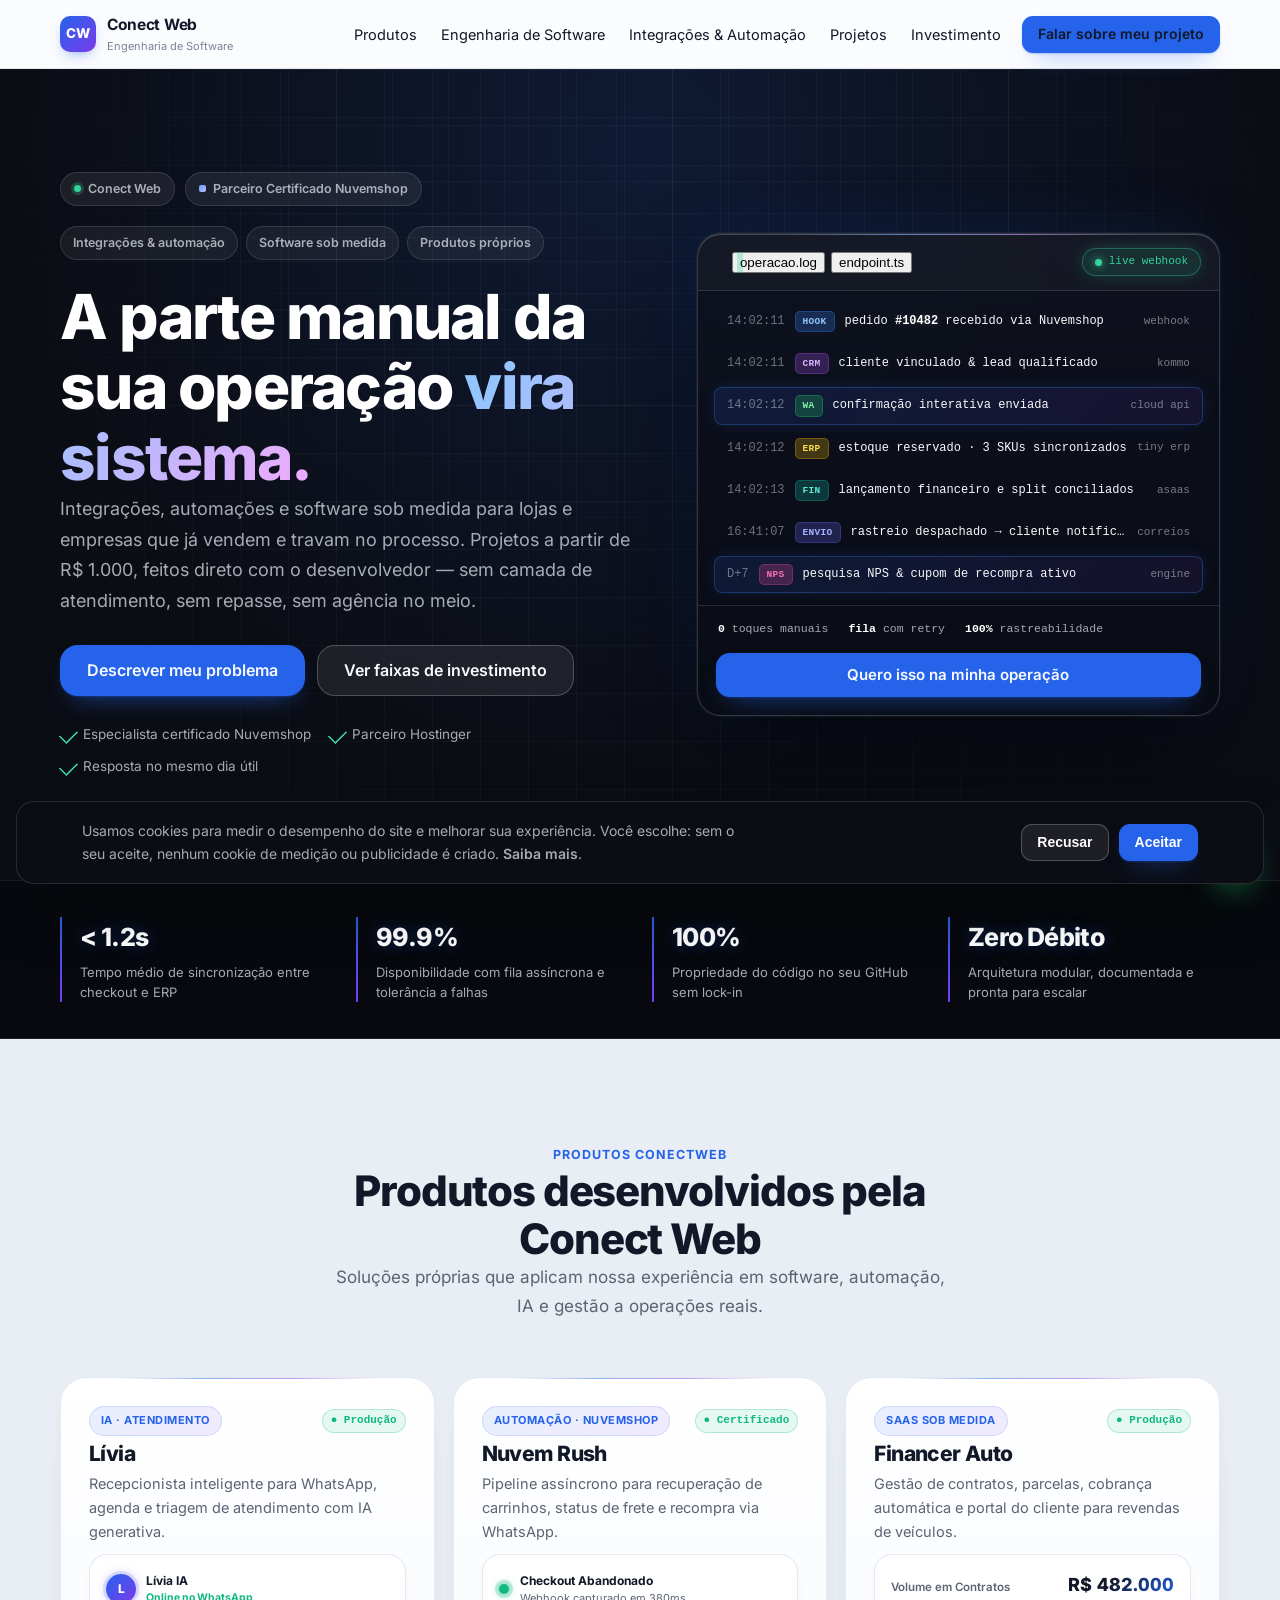
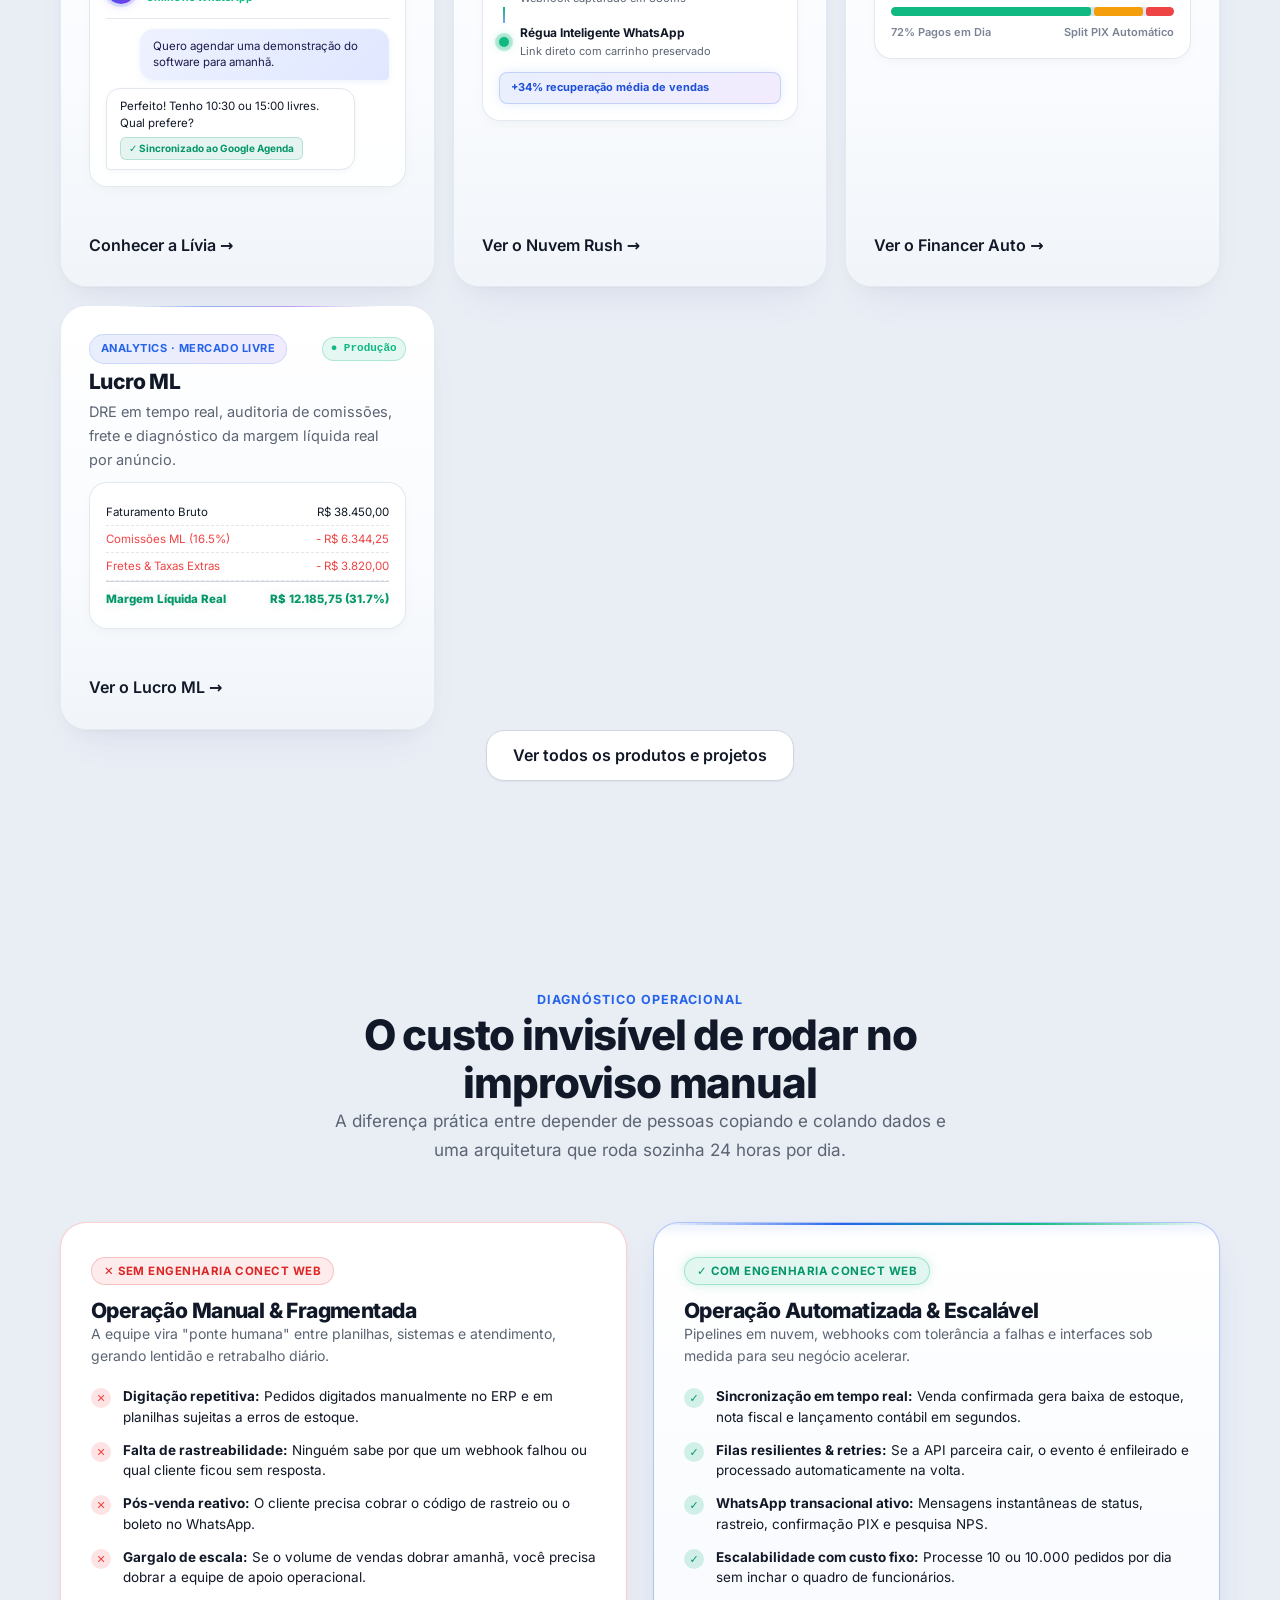
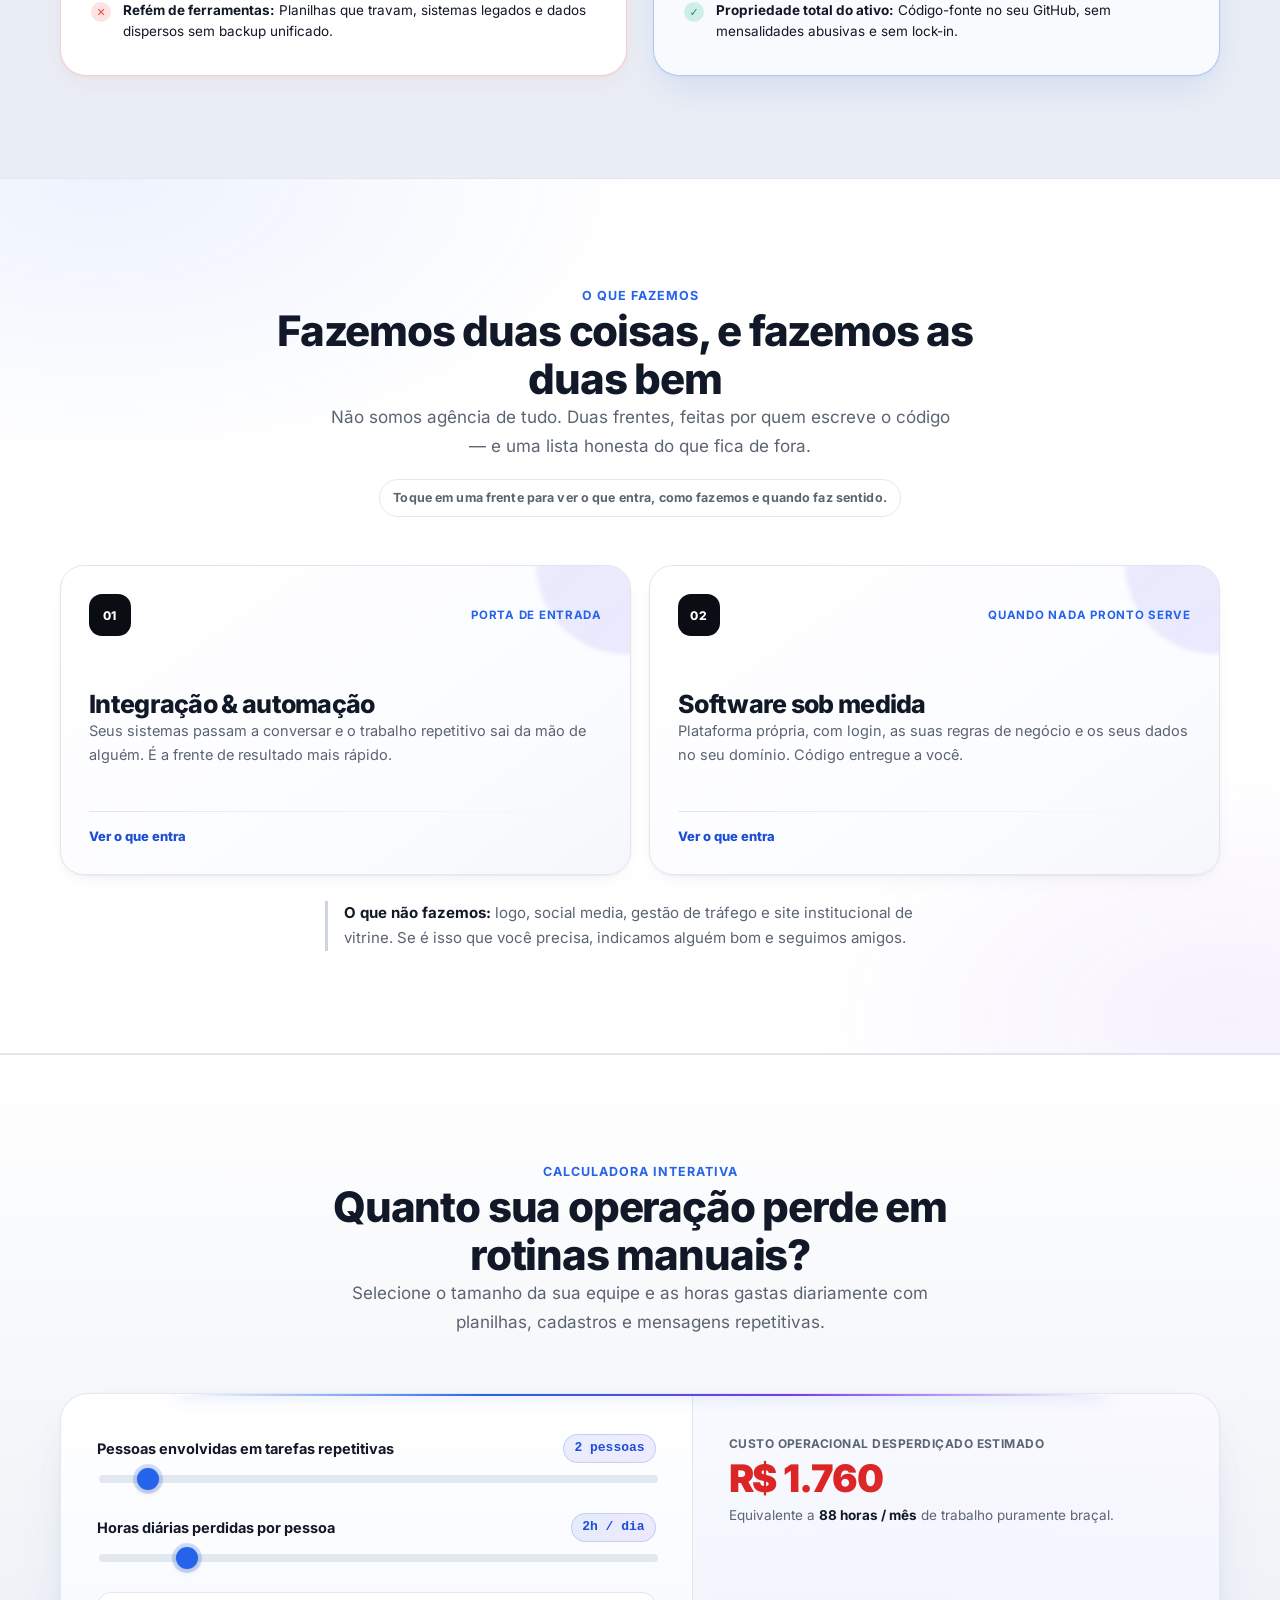
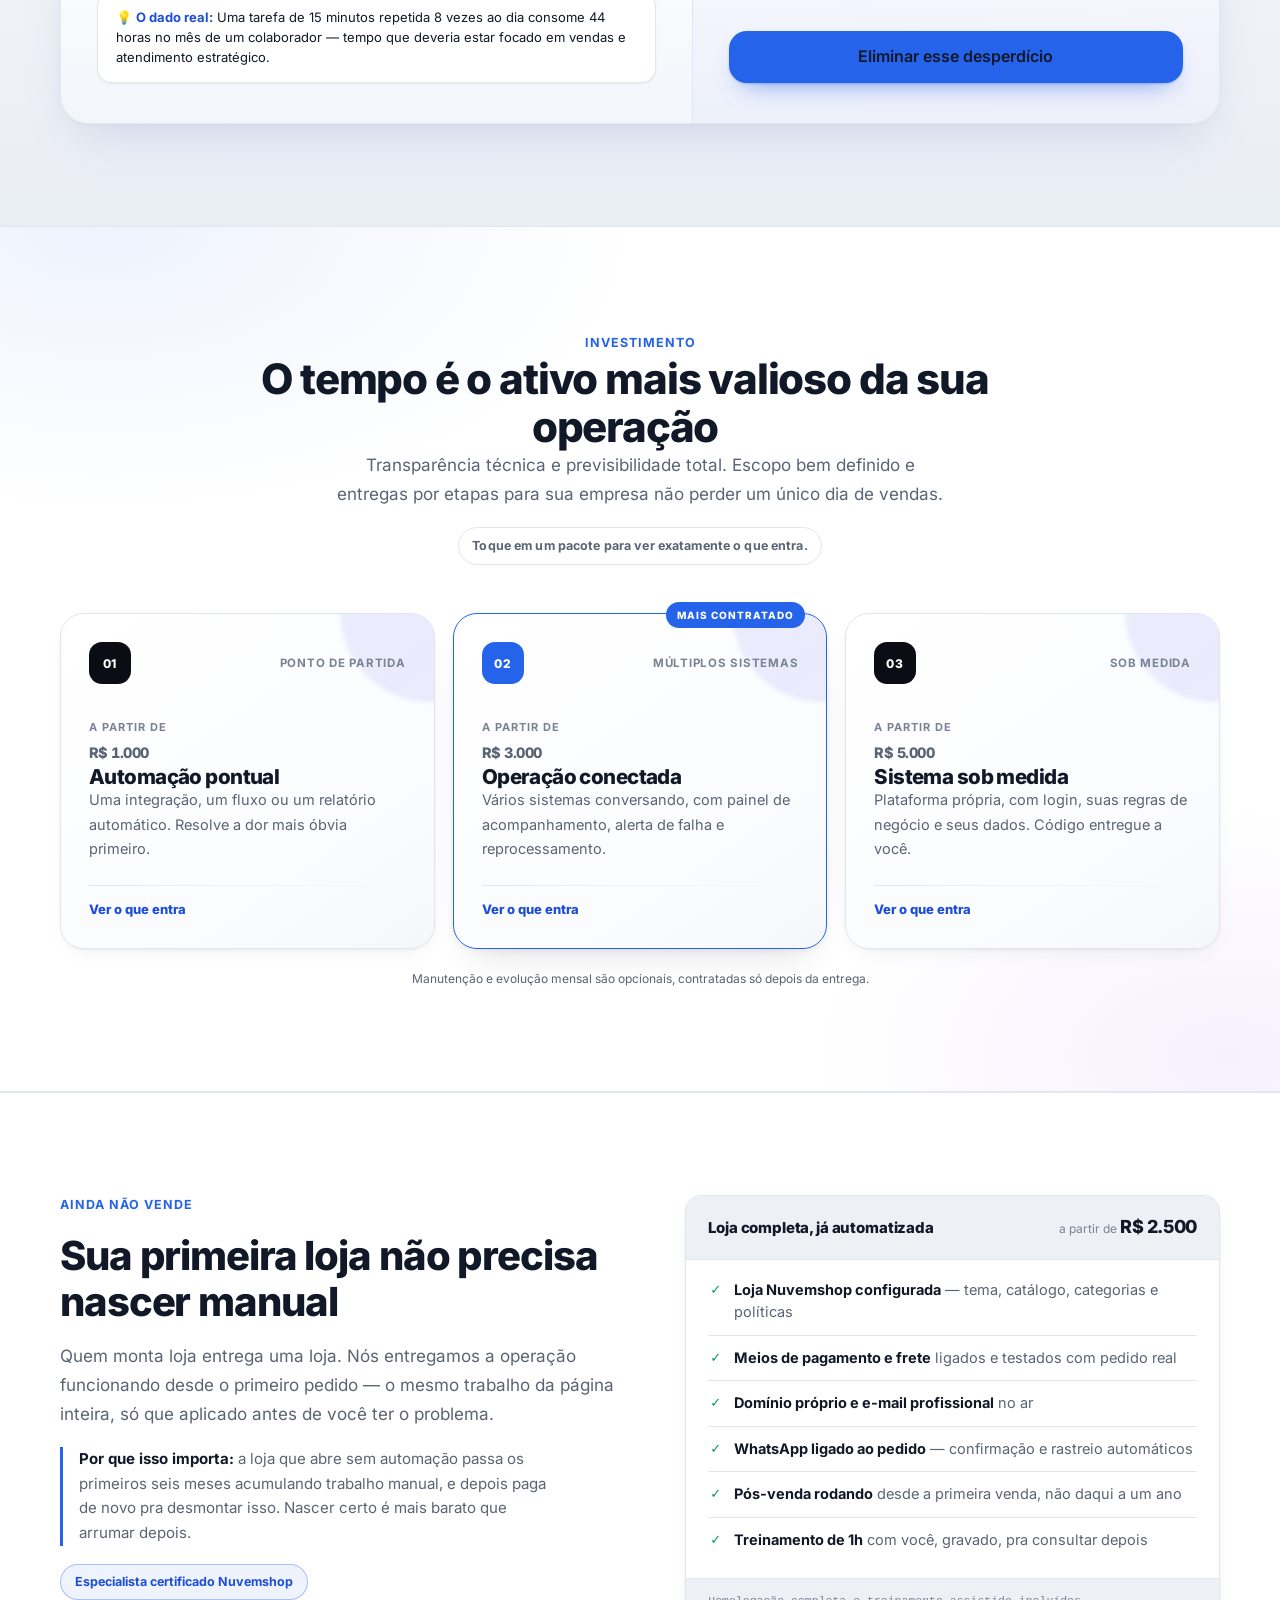
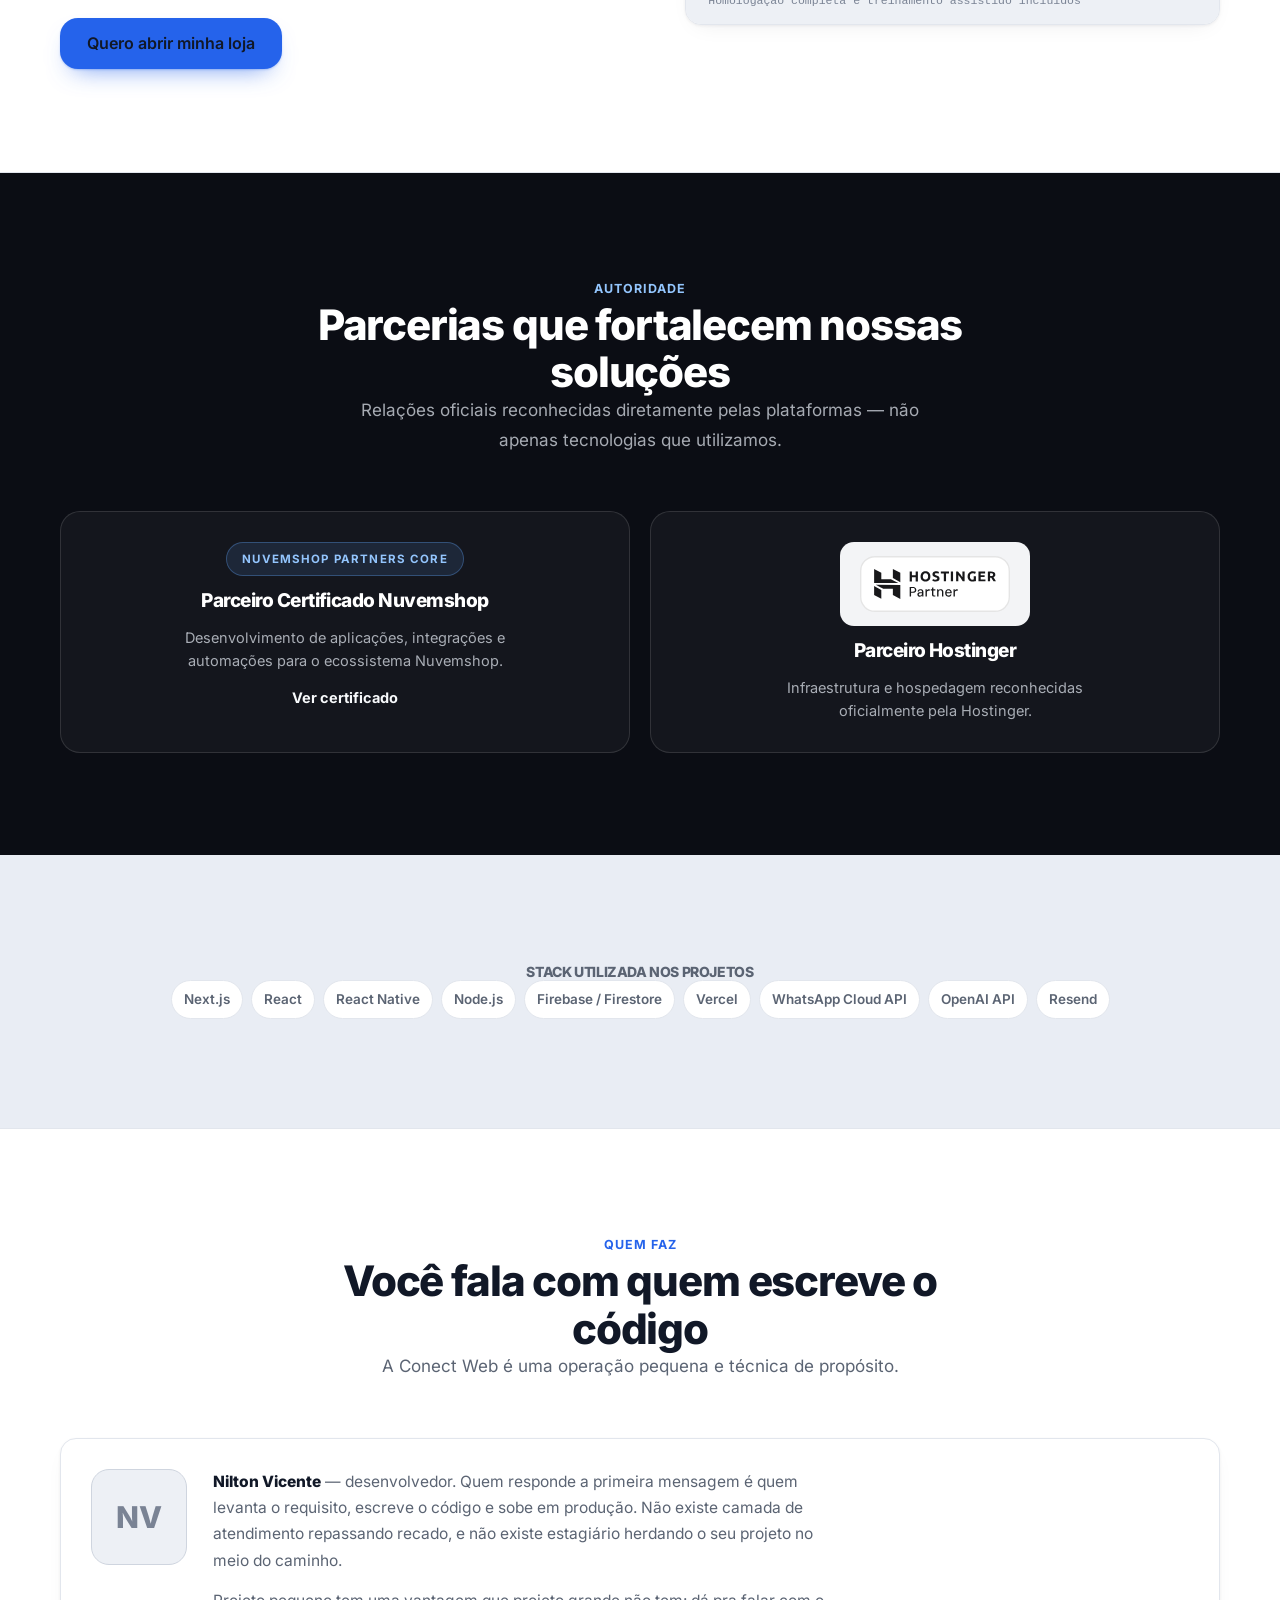
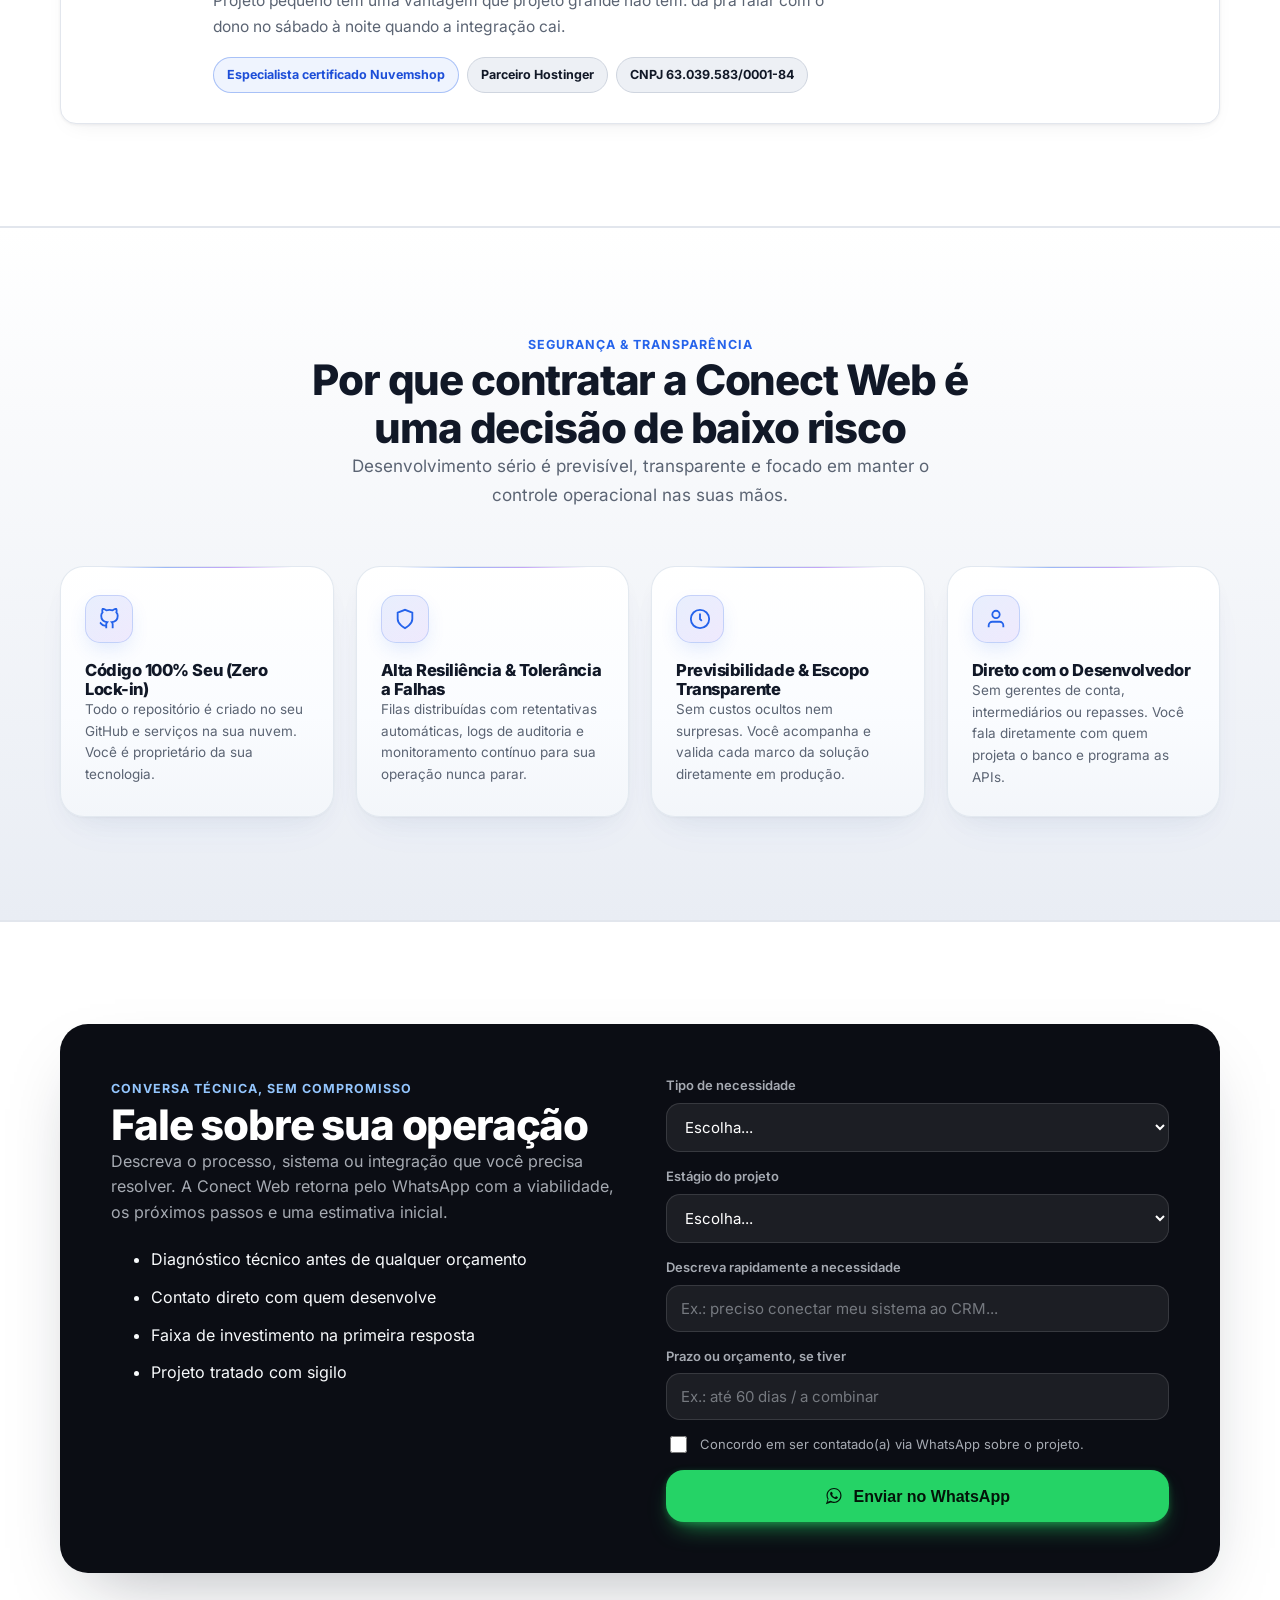
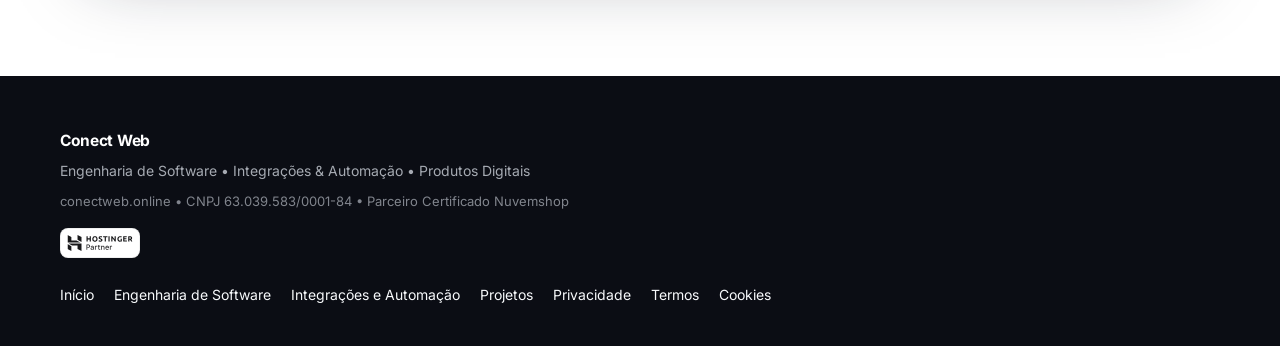
==== commit 997fac27: "feat: adicionar comparativo operacional e calculadora interativa de ROI" ====
--- a/index.html
+++ b/index.html
@@ -1912,6 +1912,204 @@
 @media (max-width:960px){.guarantee-grid{grid-template-columns:repeat(2,1fr)}}
 @media (max-width:540px){.guarantee-grid{grid-template-columns:1fr}}
 
+/* ---------- Cyber Grid Background (Hero) ---------- */
+.hero{
+  position:relative;
+  background:radial-gradient(circle at 50% 10%, rgba(37,99,235,.15) 0%, transparent 65%), #0B0D14;
+}
+.hero::before{
+  content:"";
+  position:absolute;
+  inset:0;
+  background-image:
+    linear-gradient(to right, rgba(255,255,255,.035) 1px, transparent 1px),
+    linear-gradient(to bottom, rgba(255,255,255,.035) 1px, transparent 1px);
+  background-size:48px 48px;
+  mask-image:radial-gradient(ellipse at 50% 25%, #000 40%, transparent 80%);
+  -webkit-mask-image:radial-gradient(ellipse at 50% 25%, #000 40%, transparent 80%);
+  pointer-events:none;
+}
+
+/* ---------- Comparativo Operação Manual vs Conect Web ---------- */
+.section--compare{
+  background:var(--bg);
+  position:relative;
+}
+.compare-grid{
+  display:grid;
+  grid-template-columns:1fr 1fr;
+  gap:26px;
+  margin-top:16px;
+}
+.compare-card{
+  border-radius:26px;
+  padding:34px 30px;
+  position:relative;
+  overflow:hidden;
+  transition:all .3s ease;
+}
+.compare-card--manual{
+  background:#FFFFFF;
+  border:1px solid rgba(239,68,68,.25);
+  box-shadow:0 1px 3px rgba(15,23,42,.04), 0 10px 25px -5px rgba(239,68,68,.05);
+}
+.compare-card--manual:hover{
+  transform:translateY(-4px);
+  border-color:rgba(239,68,68,.4);
+  box-shadow:0 20px 40px -10px rgba(239,68,68,.12);
+}
+.compare-card--auto{
+  background:linear-gradient(180deg, #FFFFFF 0%, #F8FAFE 100%);
+  border:1px solid rgba(37,99,235,.35);
+  box-shadow:
+    0 1px 3px rgba(15,23,42,.04),
+    0 16px 36px -10px rgba(37,99,235,.14),
+    inset 0 1px 0 #fff;
+}
+.compare-card--auto::before{
+  content:"";position:absolute;top:0;left:0;right:0;height:2px;
+  background:linear-gradient(90deg, transparent, #2563EB, #10B981, transparent);
+  box-shadow:0 0 12px rgba(37,99,235,.5);
+}
+.compare-card--auto:hover{
+  transform:translateY(-6px) scale(1.01);
+  border-color:rgba(37,99,235,.5);
+  box-shadow:
+    0 24px 60px -15px rgba(37,99,235,.24),
+    0 0 0 1px rgba(37,99,235,.25),
+    inset 0 1px 0 #fff;
+}
+.compare-badge{
+  display:inline-flex;align-items:center;gap:6px;
+  font-size:11.5px;font-weight:700;letter-spacing:.04em;text-transform:uppercase;
+  padding:4px 12px;border-radius:999px;margin-bottom:14px;
+}
+.compare-badge--manual{
+  background:rgba(239,68,68,.10);color:#DC2626;border:1px solid rgba(239,68,68,.25);
+}
+.compare-badge--auto{
+  background:rgba(16,185,129,.12);color:#059669;border:1px solid rgba(16,185,129,.3);
+  box-shadow:0 0 12px -2px rgba(16,185,129,.3);
+}
+.compare-card h3{
+  font-size:21px;font-weight:800;margin:0 0 10px;color:var(--text);letter-spacing:-.02em;
+}
+.compare-card p.compare-lead{
+  font-size:14px;color:var(--muted);line-height:1.55;margin:0 0 20px;
+}
+.compare-list{
+  list-style:none;padding:0;margin:0;display:flex;flex-direction:column;gap:13px;
+}
+.compare-list li{
+  display:flex;align-items:flex-start;gap:12px;font-size:13.5px;line-height:1.5;color:var(--text);
+}
+.compare-icon{
+  width:20px;height:20px;border-radius:50%;display:grid;place-items:center;flex-shrink:0;margin-top:2px;font-size:11px;font-weight:800;
+}
+.compare-icon--neg{background:rgba(239,68,68,.15);color:#EF4444}
+.compare-icon--pos{background:rgba(16,185,129,.18);color:#059669}
+
+@media (max-width:820px){
+  .compare-grid{grid-template-columns:1fr;gap:20px}
+}
+
+/* ---------- Calculadora de ROI / Desperdício Operacional ---------- */
+.section--roi{
+  background:linear-gradient(180deg, var(--bg-subtle), var(--bg));
+  border-top:1px solid var(--line);
+  position:relative;
+}
+.roi-card{
+  background:linear-gradient(180deg, #FFFFFF 0%, #F9FBFE 60%, #F2F6FA 100%);
+  border:1px solid rgba(226,232,240,.95);
+  border-radius:28px;
+  overflow:hidden;
+  position:relative;
+  box-shadow:
+    0 1px 3px rgba(15,23,42,.03),
+    0 16px 40px -12px rgba(15,23,42,.07),
+    0 30px 70px -20px rgba(37,99,235,.08),
+    inset 0 1px 0 #fff;
+  display:grid;
+  grid-template-columns:1.2fr 1fr;
+  margin-top:24px;
+}
+.roi-card::before{
+  content:"";position:absolute;top:0;left:10%;right:10%;height:2px;
+  background:linear-gradient(90deg, transparent, #2563EB, #7C3AED, transparent);
+  box-shadow:0 0 14px rgba(37,99,235,.5);
+}
+.roi-left{
+  padding:40px 36px;
+  border-right:1px solid var(--line);
+  display:flex;flex-direction:column;gap:28px;
+}
+.roi-control{display:flex;flex-direction:column;gap:10px}
+.roi-control__head{
+  display:flex;justify-content:space-between;align-items:center;
+}
+.roi-control__label{
+  font-size:14.5px;font-weight:700;color:var(--text);
+}
+.roi-control__pill{
+  font-family:ui-monospace,monospace;font-size:13px;font-weight:800;
+  color:var(--brand-ink);background:var(--grad-soft);
+  border:1px solid rgba(37,99,235,.2);padding:3px 10px;border-radius:999px;
+}
+.roi-slider{
+  -webkit-appearance:none;appearance:none;width:100%;height:8px;
+  border-radius:999px;background:#E2E8F0;outline:none;cursor:pointer;
+  transition:background .2s;
+}
+.roi-slider::-webkit-slider-thumb{
+  -webkit-appearance:none;appearance:none;width:22px;height:22px;
+  border-radius:50%;background:var(--brand);
+  box-shadow:0 0 0 4px rgba(37,99,235,.2), 0 2px 6px rgba(0,0,0,.2);
+  cursor:pointer;transition:transform .15s ease;
+}
+.roi-slider::-webkit-slider-thumb:hover{transform:scale(1.15)}
+.roi-slider::-moz-range-thumb{
+  width:22px;height:22px;border:none;border-radius:50%;background:var(--brand);
+  box-shadow:0 0 0 4px rgba(37,99,235,.2), 0 2px 6px rgba(0,0,0,.2);
+  cursor:pointer;
+}
+
+.roi-right{
+  padding:40px 36px;
+  background:linear-gradient(145deg, rgba(37,99,235,.03), rgba(124,58,237,.03));
+  display:flex;flex-direction:column;justify-content:space-between;gap:24px;
+}
+.roi-metric{display:flex;flex-direction:column;gap:4px}
+.roi-metric__sub{
+  font-size:12px;font-weight:700;color:var(--muted);text-transform:uppercase;letter-spacing:.04em;
+}
+.roi-metric__val{
+  font-size:38px;font-weight:900;letter-spacing:-.03em;
+  background:linear-gradient(135deg, #DC2626 30%, #EF4444 100%);
+  -webkit-background-clip:text;-webkit-text-fill-color:transparent;
+  font-family:ui-monospace,Inter,sans-serif;line-height:1.1;
+}
+.roi-metric__subval{
+  font-size:13.5px;color:var(--muted);margin-top:2px;
+}
+.roi-metric__subval strong{color:var(--text)}
+.roi-insight{
+  background:#FFFFFF;border:1px solid var(--line);border-radius:14px;
+  padding:14px 18px;font-size:13px;line-height:1.55;color:var(--text);
+  box-shadow:var(--shadow-xs);
+}
+.roi-insight strong{color:var(--brand-ink)}
+.roi-btn{
+  width:100%;text-align:center;
+}
+
+@media (max-width:920px){
+  .roi-card{grid-template-columns:1fr}
+  .roi-left{border-right:none;border-bottom:1px solid var(--line);padding:28px 22px}
+  .roi-right{padding:28px 22px}
+  .roi-metric__val{font-size:32px}
+}
+
 
   </style>
   <!-- CSS_INLINE_END --><script src="/consent.js?v=2" defer></script></head><body data-service="">
@@ -1954,9 +2152,125 @@
 
 </div></div><div class="sys__cta" style="justify-content:center"><a class="btn btn--ghost btn--lg" href="/projetos/">Ver todos os produtos e projetos</a></div></div></section>
 
+<section class="section section--compare reveal" id="comparativo">
+  <div class="container">
+    <header class="section__head">
+      <span class="eyebrow">Diagnóstico Operacional</span>
+      <h2>O custo invisível de rodar no improviso manual</h2>
+      <p>A diferença prática entre depender de pessoas copiando e colando dados e uma arquitetura que roda sozinha 24 horas por dia.</p>
+    </header>
+
+    <div class="compare-grid">
+      <!-- Card Manual -->
+      <div class="compare-card compare-card--manual">
+        <span class="compare-badge compare-badge--manual">✕ Sem Engenharia Conect Web</span>
+        <h3>Operação Manual &amp; Fragmentada</h3>
+        <p class="compare-lead">A equipe vira "ponte humana" entre planilhas, sistemas e atendimento, gerando lentidão e retrabalho diário.</p>
+        <ul class="compare-list">
+          <li>
+            <span class="compare-icon compare-icon--neg">✕</span>
+            <span><strong>Digitação repetitiva:</strong> Pedidos digitados manualmente no ERP e em planilhas sujeitas a erros de estoque.</span>
+          </li>
+          <li>
+            <span class="compare-icon compare-icon--neg">✕</span>
+            <span><strong>Falta de rastreabilidade:</strong> Ninguém sabe por que um webhook falhou ou qual cliente ficou sem resposta.</span>
+          </li>
+          <li>
+            <span class="compare-icon compare-icon--neg">✕</span>
+            <span><strong>Pós-venda reativo:</strong> O cliente precisa cobrar o código de rastreio ou o boleto no WhatsApp.</span>
+          </li>
+          <li>
+            <span class="compare-icon compare-icon--neg">✕</span>
+            <span><strong>Gargalo de escala:</strong> Se o volume de vendas dobrar amanhã, você precisa dobrar a equipe de apoio operacional.</span>
+          </li>
+          <li>
+            <span class="compare-icon compare-icon--neg">✕</span>
+            <span><strong>Refém de ferramentas:</strong> Planilhas que travam, sistemas legados e dados dispersos sem backup unificado.</span>
+          </li>
+        </ul>
+      </div>
+
+      <!-- Card Conect Web -->
+      <div class="compare-card compare-card--auto">
+        <span class="compare-badge compare-badge--auto">✓ Com Engenharia Conect Web</span>
+        <h3>Operação Automatizada &amp; Escalável</h3>
+        <p class="compare-lead">Pipelines em nuvem, webhooks com tolerância a falhas e interfaces sob medida para seu negócio acelerar.</p>
+        <ul class="compare-list">
+          <li>
+            <span class="compare-icon compare-icon--pos">✓</span>
+            <span><strong>Sincronização em tempo real:</strong> Venda confirmada gera baixa de estoque, nota fiscal e lançamento contábil em segundos.</span>
+          </li>
+          <li>
+            <span class="compare-icon compare-icon--pos">✓</span>
+            <span><strong>Filas resilientes &amp; retries:</strong> Se a API parceira cair, o evento é enfileirado e processado automaticamente na volta.</span>
+          </li>
+          <li>
+            <span class="compare-icon compare-icon--pos">✓</span>
+            <span><strong>WhatsApp transacional ativo:</strong> Mensagens instantâneas de status, rastreio, confirmação PIX e pesquisa NPS.</span>
+          </li>
+          <li>
+            <span class="compare-icon compare-icon--pos">✓</span>
+            <span><strong>Escalabilidade com custo fixo:</strong> Processe 10 ou 10.000 pedidos por dia sem inchar o quadro de funcionários.</span>
+          </li>
+          <li>
+            <span class="compare-icon compare-icon--pos">✓</span>
+            <span><strong>Propriedade total do ativo:</strong> Código-fonte no seu GitHub, sem mensalidades abusivas e sem lock-in.</span>
+          </li>
+        </ul>
+      </div>
+    </div>
+  </div>
+</section>
+
+
 <section class="section capabilities-section" id="capacidades"><div class="container"><header class="section__head capabilities-head"><span class="eyebrow">O que fazemos</span><h2>Fazemos duas coisas, e fazemos as duas bem</h2><p>Não somos agência de tudo. Duas frentes, feitas por quem escreve o código — e uma lista honesta do que fica de fora.</p><span class="capabilities-hint">Toque em uma frente para ver o que entra, como fazemos e quando faz sentido.</span></header>
 
 <div class="capabilities-grid capabilities-grid--duo" data-capabilities-grid><article class="cap-card" data-cap-card tabindex="0" role="button" aria-expanded="false" aria-label="Abrir detalhes de Integração &amp; automação"><div class="cap-card__inner"><div class="cap-card__face cap-card__front"><div class="cap-card__meta"><span class="cap-card__number">01</span><span class="cap-card__type">Porta de entrada</span></div><div><h3>Integração &amp; automação</h3><p>Seus sistemas passam a conversar e o trabalho repetitivo sai da mão de alguém. É a frente de resultado mais rápido.</p></div><span class="cap-card__action">Ver o que entra</span></div><div class="cap-card__face cap-card__back"><button class="cap-card__close" type="button" data-cap-close aria-label="Voltar">Voltar</button><div class="cap-detail"><span class="cap-detail__eyebrow">Integração &amp; automação</span><h3>A maior parte do trabalho manual de uma operação é informação andando de um sistema para outro.</h3><p class="cap-detail__lead">Pedido que vira cadastro, cadastro que vira mensagem, mensagem que vira registro. Cada uma dessas pontes é código simples — o que custa caro é não ter nenhuma delas e pagar alguém para ser a ponte todo dia.</p><div class="cap-detail__grid"><div><strong>O que conectamos</strong><p>Nuvemshop, Mercado Livre, ERPs, gateways de pagamento, transportadoras, planilhas e sistemas próprios, por API ou webhook.</p></div><div><strong>Como entregamos</strong><p>Fila com retry, log de cada entrega, alerta quando falha e painel para reprocessar sem depender de nós.</p></div><div><strong>Quando faz sentido</strong><p>Quando alguém redigita pedido, responde sempre a mesma pergunta no WhatsApp ou fecha o dia conferindo planilha na mão.</p></div></div><a class="btn btn--primary" href="#contato" data-event="cta_click" data-cta="cap_integracao">Conversar sobre este tipo de projeto</a></div></div></div></article><article class="cap-card" data-cap-card tabindex="0" role="button" aria-expanded="false" aria-label="Abrir detalhes de Software sob medida"><div class="cap-card__inner"><div class="cap-card__face cap-card__front"><div class="cap-card__meta"><span class="cap-card__number">02</span><span class="cap-card__type">Quando nada pronto serve</span></div><div><h3>Software sob medida</h3><p>Plataforma própria, com login, as suas regras de negócio e os seus dados no seu domínio. Código entregue a você.</p></div><span class="cap-card__action">Ver o que entra</span></div><div class="cap-card__face cap-card__back"><button class="cap-card__close" type="button" data-cap-close aria-label="Voltar">Voltar</button><div class="cap-detail"><span class="cap-detail__eyebrow">Software sob medida</span><h3>Sistema de prateleira impõe o processo dele. O seu negócio já tem um, e ele funciona.</h3><p class="cap-detail__lead">Construímos em cima de como a operação realmente acontece: quem aprova o quê, o que não pode acontecer, qual número importa. Entregamos por etapas, cada uma em produção.</p><div class="cap-detail__grid"><div><strong>O que construímos</strong><p>Sistemas internos, painéis operacionais, áreas de cliente, portais de acompanhamento e produtos SaaS.</p></div><div><strong>Como construímos</strong><p>Next.js, TypeScript, banco gerenciado, autenticação, perfis de acesso, trilha de auditoria e publicação automatizada.</p></div><div><strong>O que fica com você</strong><p>Código no seu GitHub, banco na sua conta e documentação completa da arquitetura. Se um dia sair de nós, sai inteiro.</p></div></div><a class="btn btn--primary" href="#contato" data-event="cta_click" data-cta="cap_sobmedida">Conversar sobre este tipo de projeto</a></div></div></div></article></div><p class="notdo"><b>O que não fazemos:</b> logo, social media, gestão de tráfego e site institucional de vitrine. Se é isso que você precisa, indicamos alguém bom e seguimos amigos.</p><div class="capabilities-backdrop" data-cap-backdrop hidden></div></div></section>
+
+
+<section class="section section--roi reveal" id="calculadora-roi">
+  <div class="container">
+    <header class="section__head">
+      <span class="eyebrow">Calculadora Interativa</span>
+      <h2>Quanto sua operação perde em rotinas manuais?</h2>
+      <p>Selecione o tamanho da sua equipe e as horas gastas diariamente com planilhas, cadastros e mensagens repetitivas.</p>
+    </header>
+
+    <div class="roi-card">
+      <div class="roi-left">
+        <div class="roi-control">
+          <div class="roi-control__head">
+            <span class="roi-control__label">Pessoas envolvidas em tarefas repetitivas</span>
+            <span class="roi-control__pill" id="roi-val-people">2 pessoas</span>
+          </div>
+          <input type="range" class="roi-slider" id="roi-people" min="1" max="15" value="2" step="1" aria-label="Número de pessoas">
+        </div>
+
+        <div class="roi-control">
+          <div class="roi-control__head">
+            <span class="roi-control__label">Horas diárias perdidas por pessoa</span>
+            <span class="roi-control__pill" id="roi-val-hours">2h / dia</span>
+          </div>
+          <input type="range" class="roi-slider" id="roi-hours" min="1" max="8" value="2" step="1" aria-label="Horas por dia">
+        </div>
+
+        <div class="roi-insight">
+          💡 <strong>O dado real:</strong> Uma tarefa de 15 minutos repetida 8 vezes ao dia consome 44 horas no mês de um colaborador — tempo que deveria estar focado em vendas e atendimento estratégico.
+        </div>
+      </div>
+
+      <div class="roi-right">
+        <div class="roi-metric">
+          <span class="roi-metric__sub">Custo Operacional Desperdiçado Estimado</span>
+          <span class="roi-metric__val" id="roi-cost">R$ 1.760</span>
+          <span class="roi-metric__subval">Equivalente a <strong id="roi-total-hours">88 horas / mês</strong> de trabalho puramente braçal.</span>
+        </div>
+
+        <a class="btn btn--primary btn--lg roi-btn" id="roi-cta" href="#contato" data-event="cta_click" data-cta="roi_eliminar_desperdicio">Eliminar esse desperdício</a>
+      </div>
+    </div>
+  </div>
+</section>
 
 <section class="section capabilities-section" id="investimento"><div class="container"><header class="section__head capabilities-head"><span class="eyebrow">Investimento</span><h2>O tempo é o ativo mais valioso da sua operação</h2><p>Transparência técnica e previsibilidade total. Escopo bem definido e entregas por etapas para sua empresa não perder um único dia de vendas.</p><span class="capabilities-hint">Toque em um pacote para ver exatamente o que entra.</span></header><div class="capabilities-grid capabilities-grid--tiers"><article class="cap-card cap-card--tier" data-cap-card tabindex="0" role="button" aria-expanded="false" aria-label="Abrir detalhes de Automação pontual"><div class="cap-card__inner"><div class="cap-card__face cap-card__front"><div class="cap-card__meta"><span class="cap-card__number">01</span><span class="cap-card__type">Ponto de partida</span></div><div><p class="cap-price"><small>a partir de</small>R$ 1.000</p><h3>Automação pontual</h3><p>Uma integração, um fluxo ou um relatório automático. Resolve a dor mais óbvia primeiro.</p></div><span class="cap-card__action">Ver o que entra</span></div><div class="cap-card__face cap-card__back"><button class="cap-card__close" type="button" data-cap-close aria-label="Voltar">Voltar</button><div class="cap-detail"><span class="cap-detail__eyebrow">Automação pontual</span><h3>Um problema, resolvido inteiro, rodando em produção.</h3><p class="cap-detail__lead">É o pacote de quem quer testar como trabalhamos antes de contratar algo maior — e o que mais vira projeto grande depois.</p><div class="cap-detail__grid"><div><strong>Exemplos reais</strong><p>Pedido caindo sozinho no ERP. Confirmação no WhatsApp quando a venda entra. Aviso de rastreio. Relatório de vendas às 8h no seu celular. Lead do anúncio indo direto pro CRM.</p></div><div><strong>O que você recebe</strong><p>Um fluxo definido junto com você, em produção, com log de execução e alerta se der erro.</p></div><div><strong>Condições</strong><p>Escopo claro e fechado antes de começar. Faturamento facilitado e alinhado aos marcos da entrega.</p></div></div><a class="btn btn--primary" href="#contato" data-event="cta_click" data-cta="pacote_pontual">Quero uma automação assim</a></div></div></div></article><article class="cap-card cap-card--tier cap-card--mid" data-cap-card tabindex="0" role="button" aria-expanded="false" aria-label="Abrir detalhes de Operação conectada"><span class="cap-card__ribbon">Mais contratado</span><div class="cap-card__inner"><div class="cap-card__face cap-card__front"><div class="cap-card__meta"><span class="cap-card__number">02</span><span class="cap-card__type">Múltiplos sistemas</span></div><div><p class="cap-price"><small>a partir de</small>R$ 3.000</p><h3>Operação conectada</h3><p>Vários sistemas conversando, com painel de acompanhamento, alerta de falha e reprocessamento.</p></div><span class="cap-card__action">Ver o que entra</span></div><div class="cap-card__face cap-card__back"><button class="cap-card__close" type="button" data-cap-close aria-label="Voltar">Voltar</button><div class="cap-detail"><span class="cap-detail__eyebrow">Operação conectada</span><h3>Quando o problema não é uma tarefa manual — são cinco, e elas dependem umas das outras.</h3><p class="cap-detail__lead">Aqui a operação inteira passa a funcionar como um ciclo só: loja, ERP, financeiro e WhatsApp no mesmo fluxo, com você enxergando o que rodou e o que falhou.</p><div class="cap-detail__grid"><div><strong>Tudo do pacote anterior, mais</strong><p>Painel web mostrando o que rodou, o que falhou e um botão para reprocessar. Fila com retry: se a API do parceiro cai, o pedido espera e entra depois.</p></div><div><strong>Operação sob controle</strong><p>Alerta no seu WhatsApp quando algo falha duas vezes. Log de cada envio com data, destinatário e conteúdo — o que a LGPD pede.</p></div><div><strong>Pós-venda completo</strong><p>Régua de confirmação, rastreio, entrega, avaliação e recompra, mais relatórios agendados e ambiente de teste.</p></div></div><a class="btn btn--primary" href="#contato" data-event="cta_click" data-cta="pacote_conectada">Quero conectar minha operação</a></div></div></div></article><article class="cap-card cap-card--tier" data-cap-card tabindex="0" role="button" aria-expanded="false" aria-label="Abrir detalhes de Sistema sob medida"><div class="cap-card__inner"><div class="cap-card__face cap-card__front"><div class="cap-card__meta"><span class="cap-card__number">03</span><span class="cap-card__type">Sob medida</span></div><div><p class="cap-price"><small>a partir de</small>R$ 5.000</p><h3>Sistema sob medida</h3><p>Plataforma própria, com login, suas regras de negócio e seus dados. Código entregue a você.</p></div><span class="cap-card__action">Ver o que entra</span></div><div class="cap-card__face cap-card__back"><button class="cap-card__close" type="button" data-cap-close aria-label="Voltar">Voltar</button><div class="cap-detail"><span class="cap-detail__eyebrow">Sistema sob medida</span><h3>Quando nenhum sistema de prateleira serve e adaptar o negócio à ferramenta sai mais caro que construir.</h3><p class="cap-detail__lead">Uma aplicação web no seu domínio, feita em cima de como a sua operação realmente funciona, entregue por etapas e sempre em produção.</p><div class="cap-detail__grid"><div><strong>O que inclui</strong><p>Login por usuário, perfis e permissões, cadastros, kanban, aprovações, geração de contrato ou proposta em PDF e painéis com os seus números.</p></div><div><strong>Sem ficar refém</strong><p>Código no seu GitHub, banco na sua conta, integração com o que você já usa e trilha de auditoria de quem mudou o quê.</p></div><div><strong>Compromisso</strong><p>Homologação assistida e acompanhamento na entrada em produção. Correção de qualquer inconsistência com prioridade máxima e sem prazo limite.</p></div></div><a class="btn btn--primary" href="#contato" data-event="cta_click" data-cta="pacote_sobmedida">Quero avaliar um sistema próprio</a></div></div></div></article></div><p class="fine fine--center">Manutenção e evolução mensal são opcionais, contratadas só depois da entrega.</p></div></section><section class="section section--alt reveal" id="loja"><div class="container"><div class="doorgrid"><div class="door__copy"><span class="eyebrow">Ainda não vende</span><h2>Sua primeira loja não precisa nascer manual</h2><p class="door__lead">Quem monta loja entrega uma loja. Nós entregamos a operação funcionando desde o primeiro pedido — o mesmo trabalho da página inteira, só que aplicado antes de você ter o problema.</p><p class="door__pitch"><b>Por que isso importa:</b> a loja que abre sem automação passa os primeiros seis meses acumulando trabalho manual, e depois paga de novo pra desmontar isso. Nascer certo é mais barato que arrumar depois.</p><span class="door__seal">Especialista certificado Nuvemshop</span><a class="btn btn--primary btn--lg" href="#contato" data-event="cta_click" data-cta="loja_abrir">Quero abrir minha loja</a></div><div class="kit"><div class="kit__head"><span class="kit__name">Loja completa, já automatizada</span><span class="kit__price">a partir de <b>R$ 2.500</b></span></div><ul class="kit__list"><li><b>Loja Nuvemshop configurada</b> — tema, catálogo, categorias e políticas</li><li><b>Meios de pagamento e frete</b> ligados e testados com pedido real</li><li><b>Domínio próprio e e-mail profissional</b> no ar</li><li><b>WhatsApp ligado ao pedido</b> — confirmação e rastreio automáticos</li><li><b>Pós-venda rodando</b> desde a primeira venda, não daqui a um ano</li><li><b>Treinamento de 1h</b> com você, gravado, pra consultar depois</li></ul><div class="kit__foot">Homologação completa e treinamento assistido incluídos</div></div></div></div></section><section id="parceiros" class="section section--dark"><div class="container"><header class="section__head"><span class="eyebrow">Autoridade</span><h2>Parcerias que fortalecem nossas soluções</h2><p>Relações oficiais reconhecidas diretamente pelas plataformas — não apenas tecnologias que utilizamos.</p></header><div class="partners"><article class="partner"><span class="partner__eyebrow">Nuvemshop Partners Core</span><h3>Parceiro Certificado Nuvemshop</h3><p>Desenvolvimento de aplicações, integrações e automações para o ecossistema Nuvemshop.</p><a class="link" href="/certificado-nuvemshop.pdf" target="_blank" rel="noopener">Ver certificado</a></article><article class="partner"><span class="partner__badgewrap"><img class="partner__img" src="/imagem/hostinger-partner-badge.svg" alt="Hostinger Partner" width="150" height="56" loading="lazy"></span><h3>Parceiro Hostinger</h3><p>Infraestrutura e hospedagem reconhecidas oficialmente pela Hostinger.</p></article></div></div></section>
 
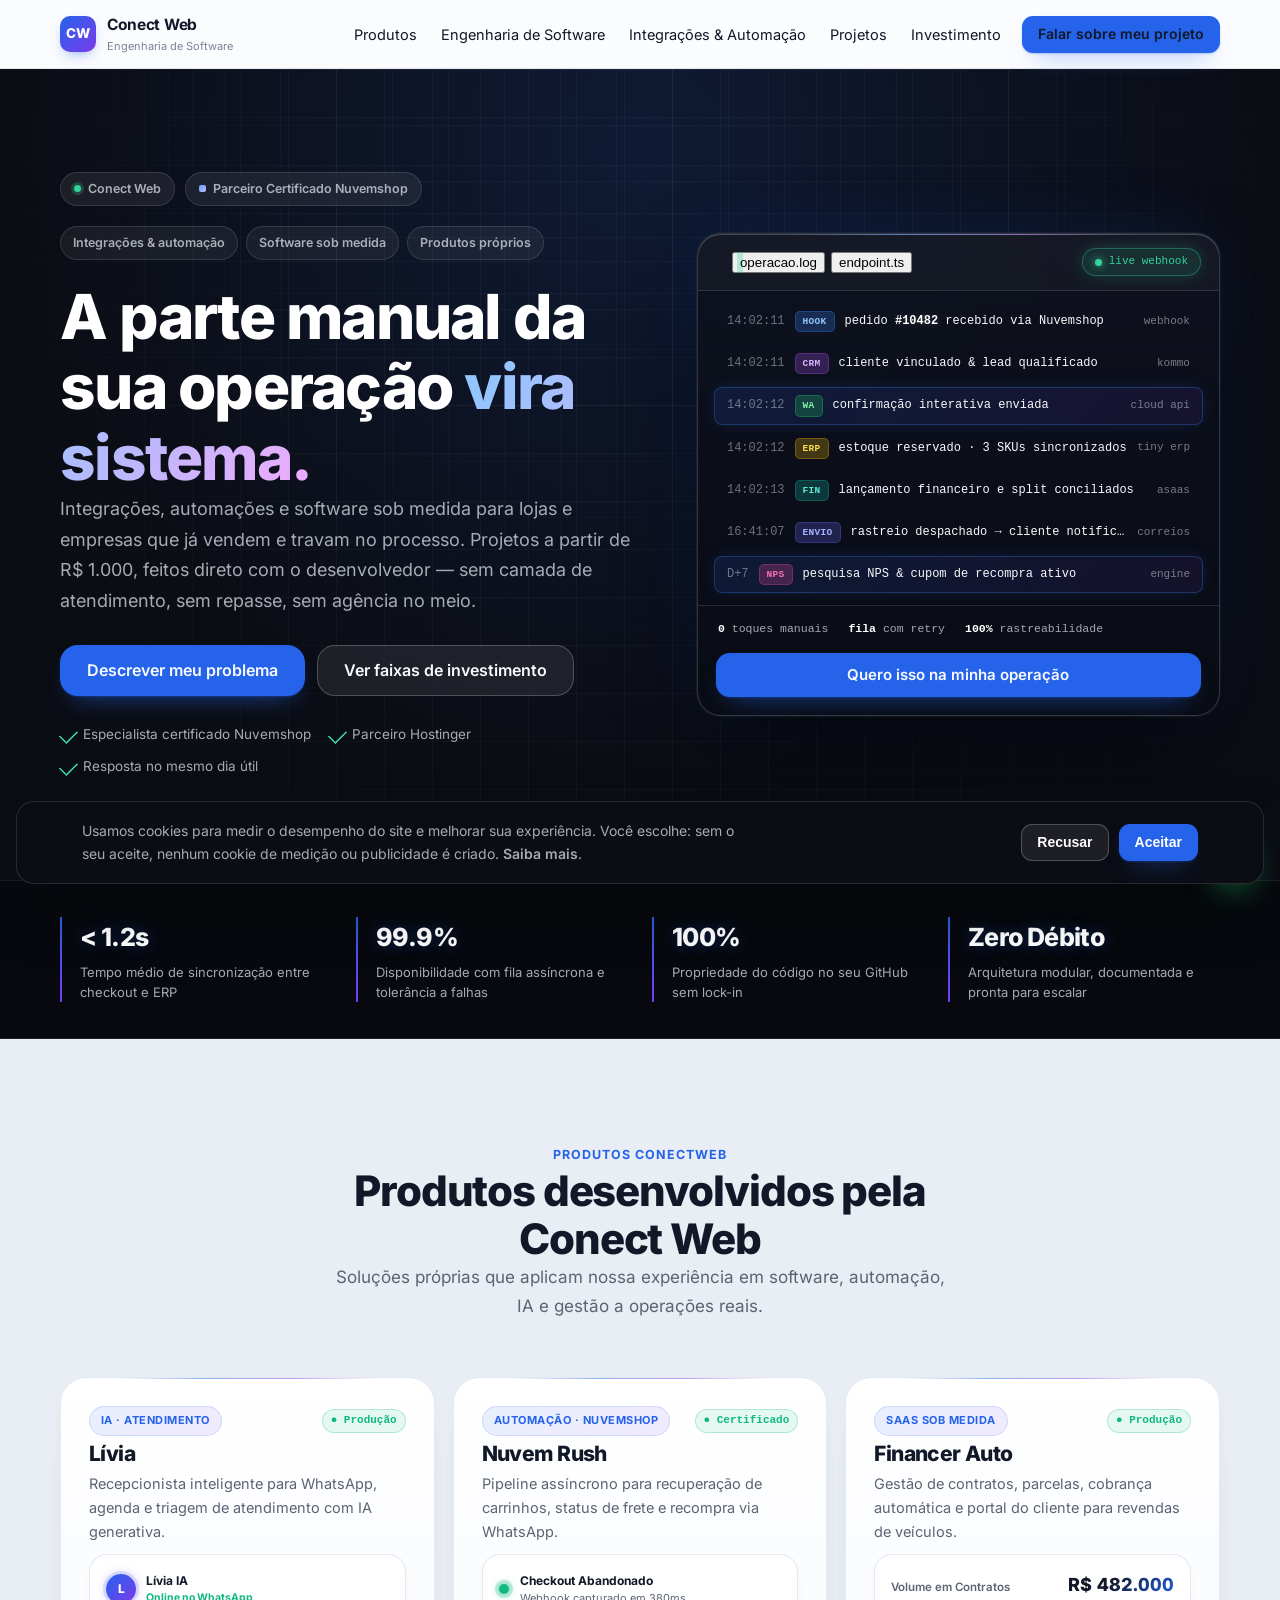
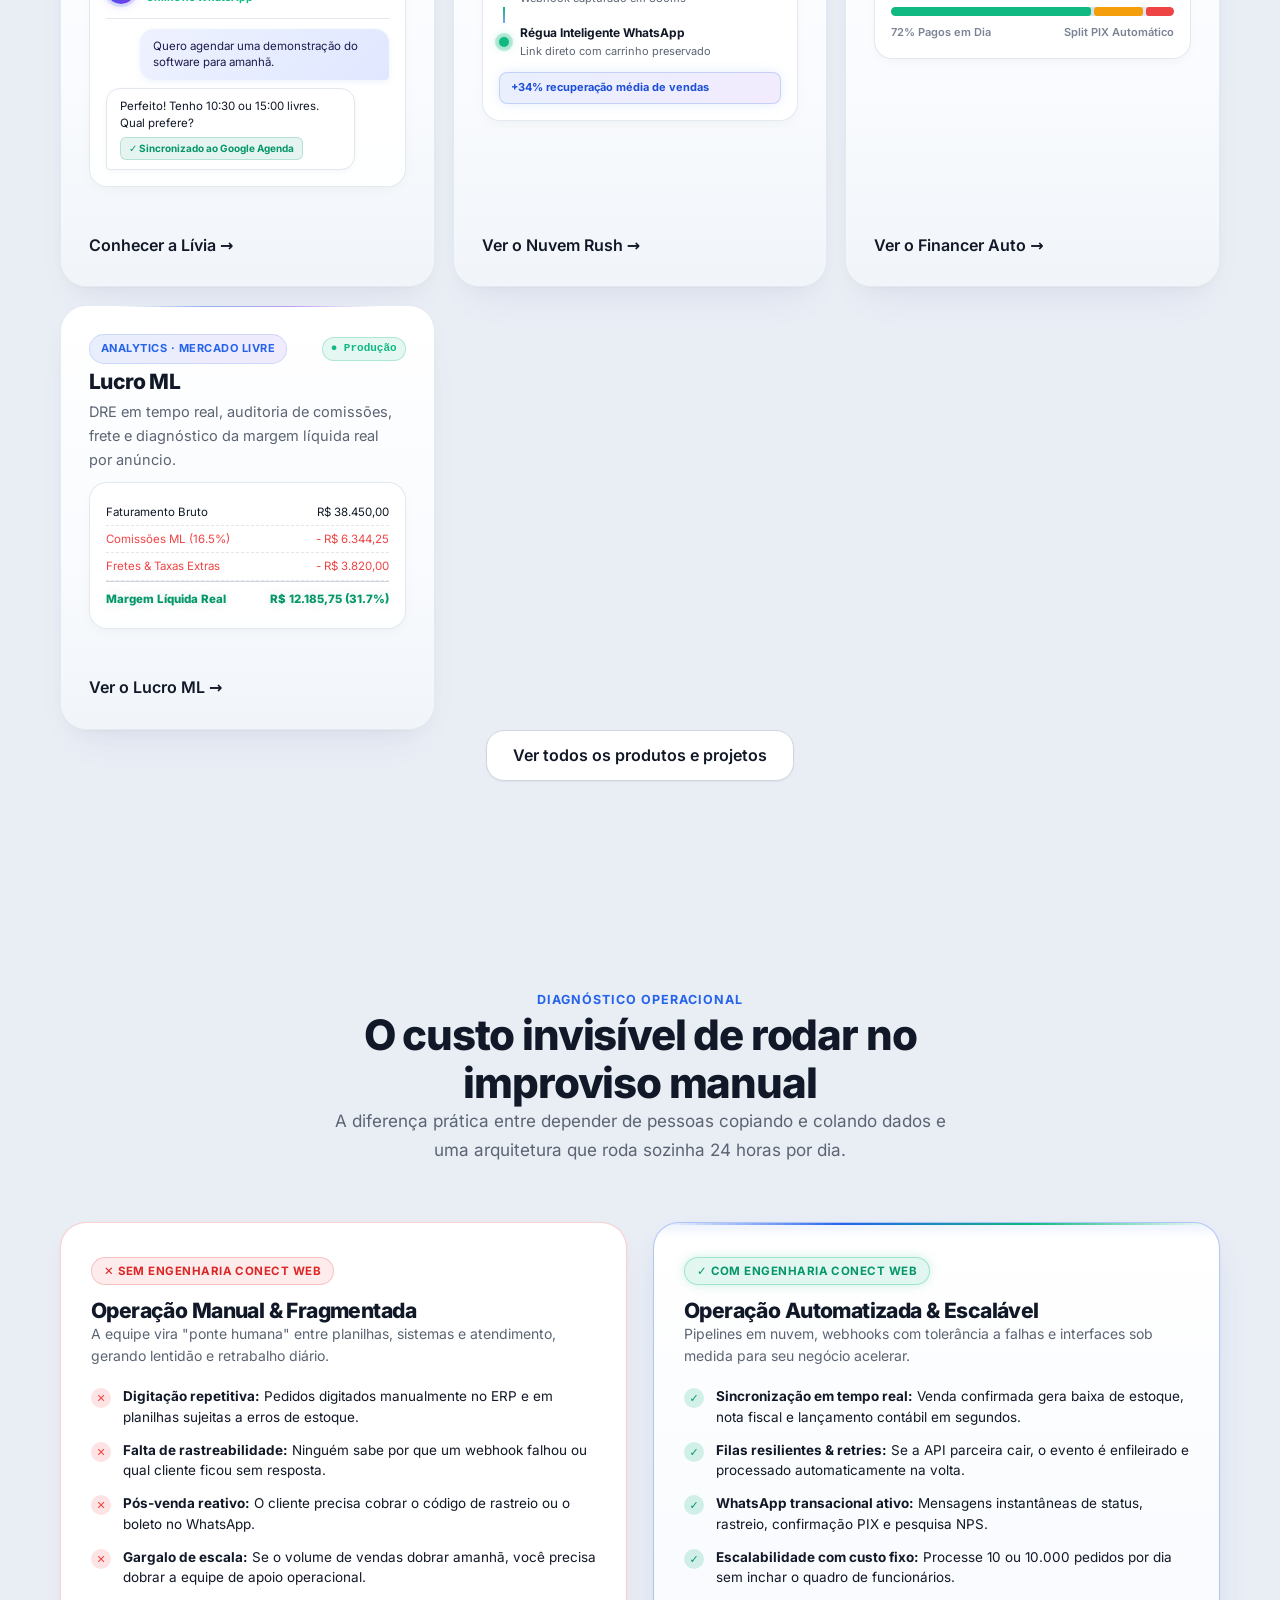
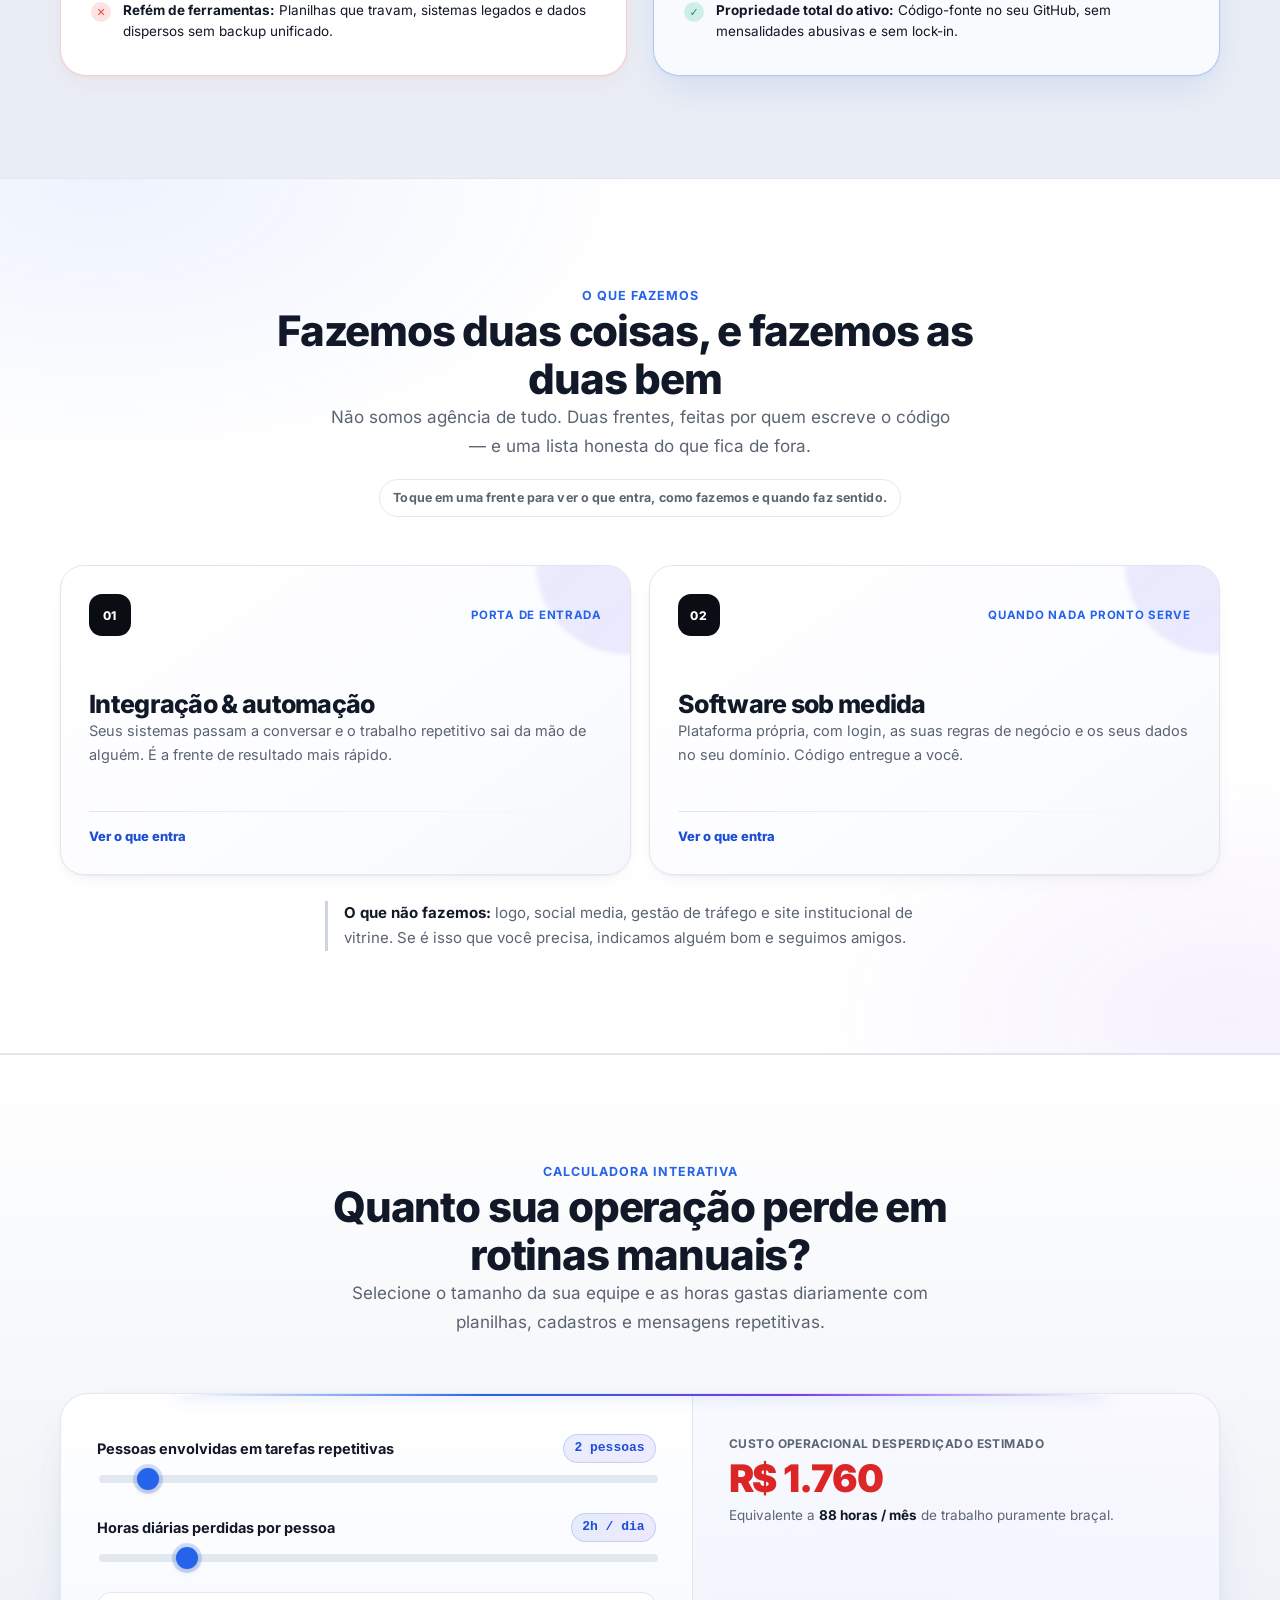
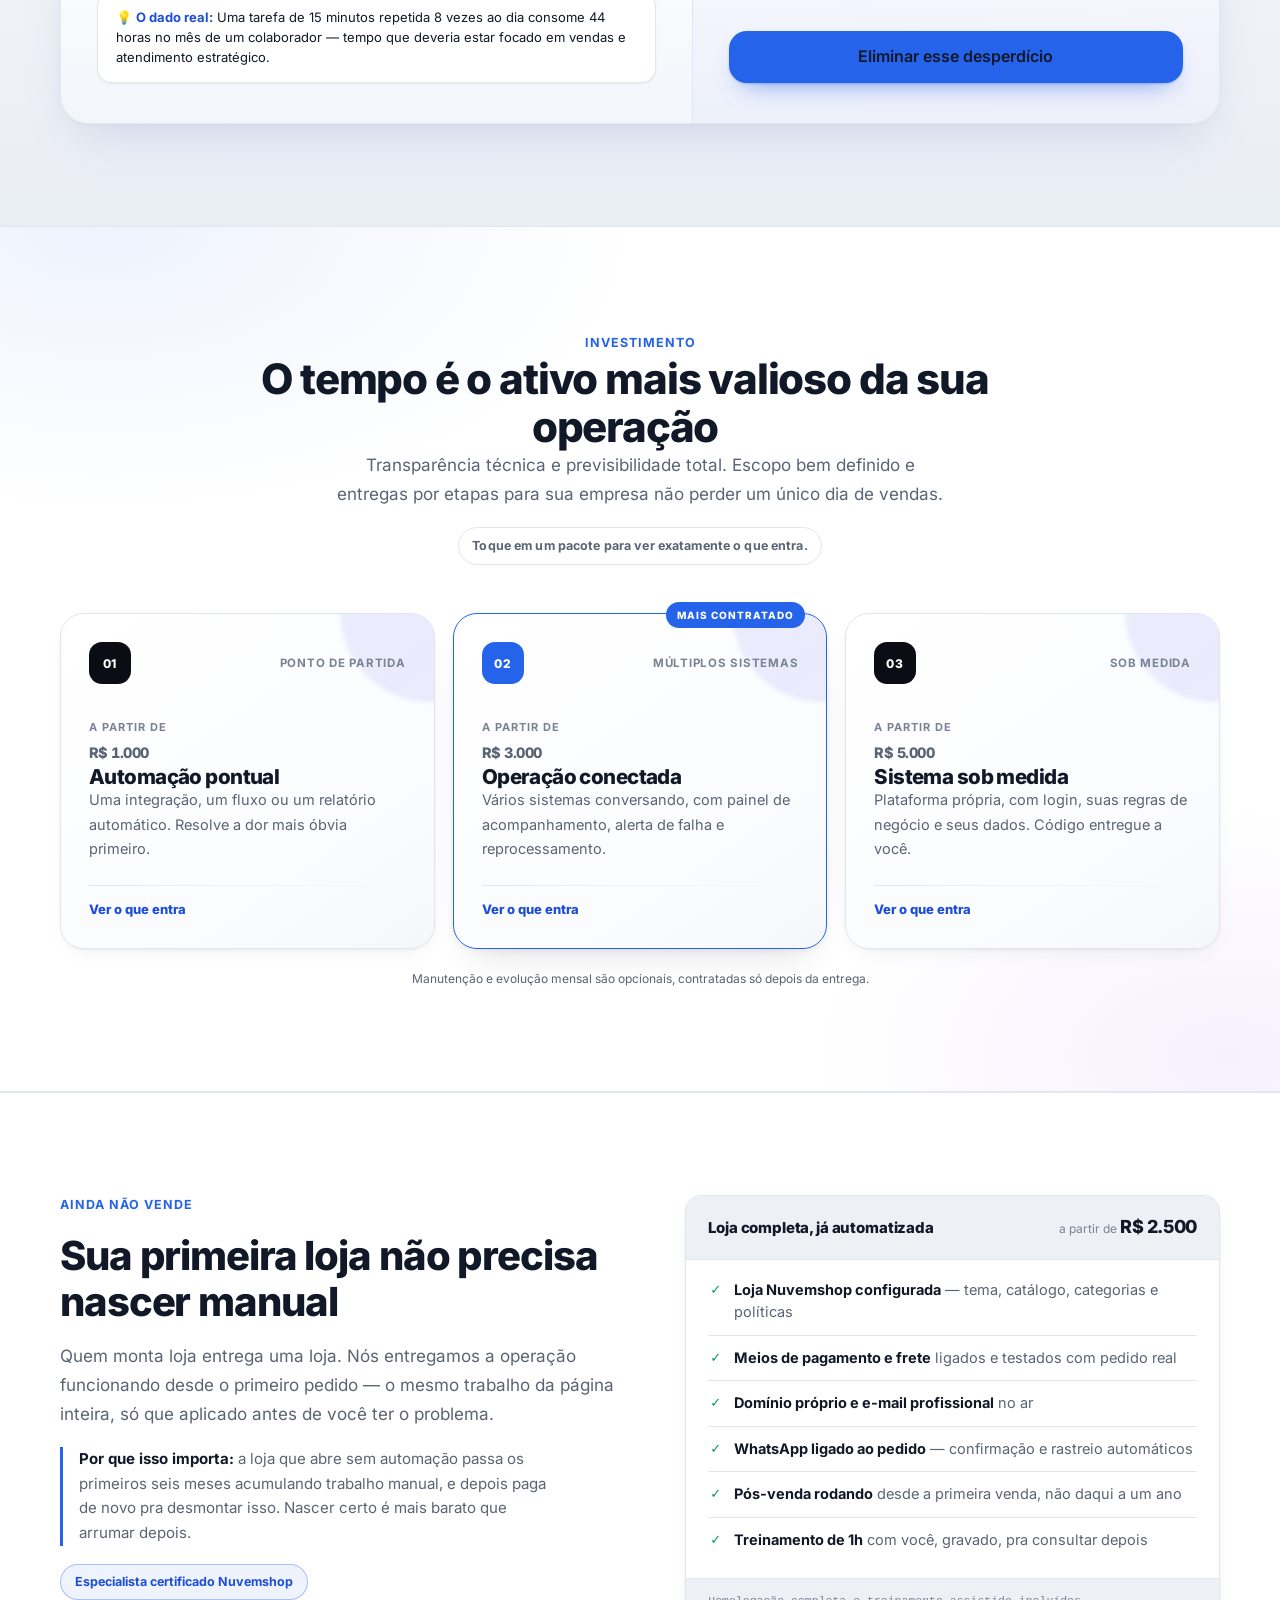
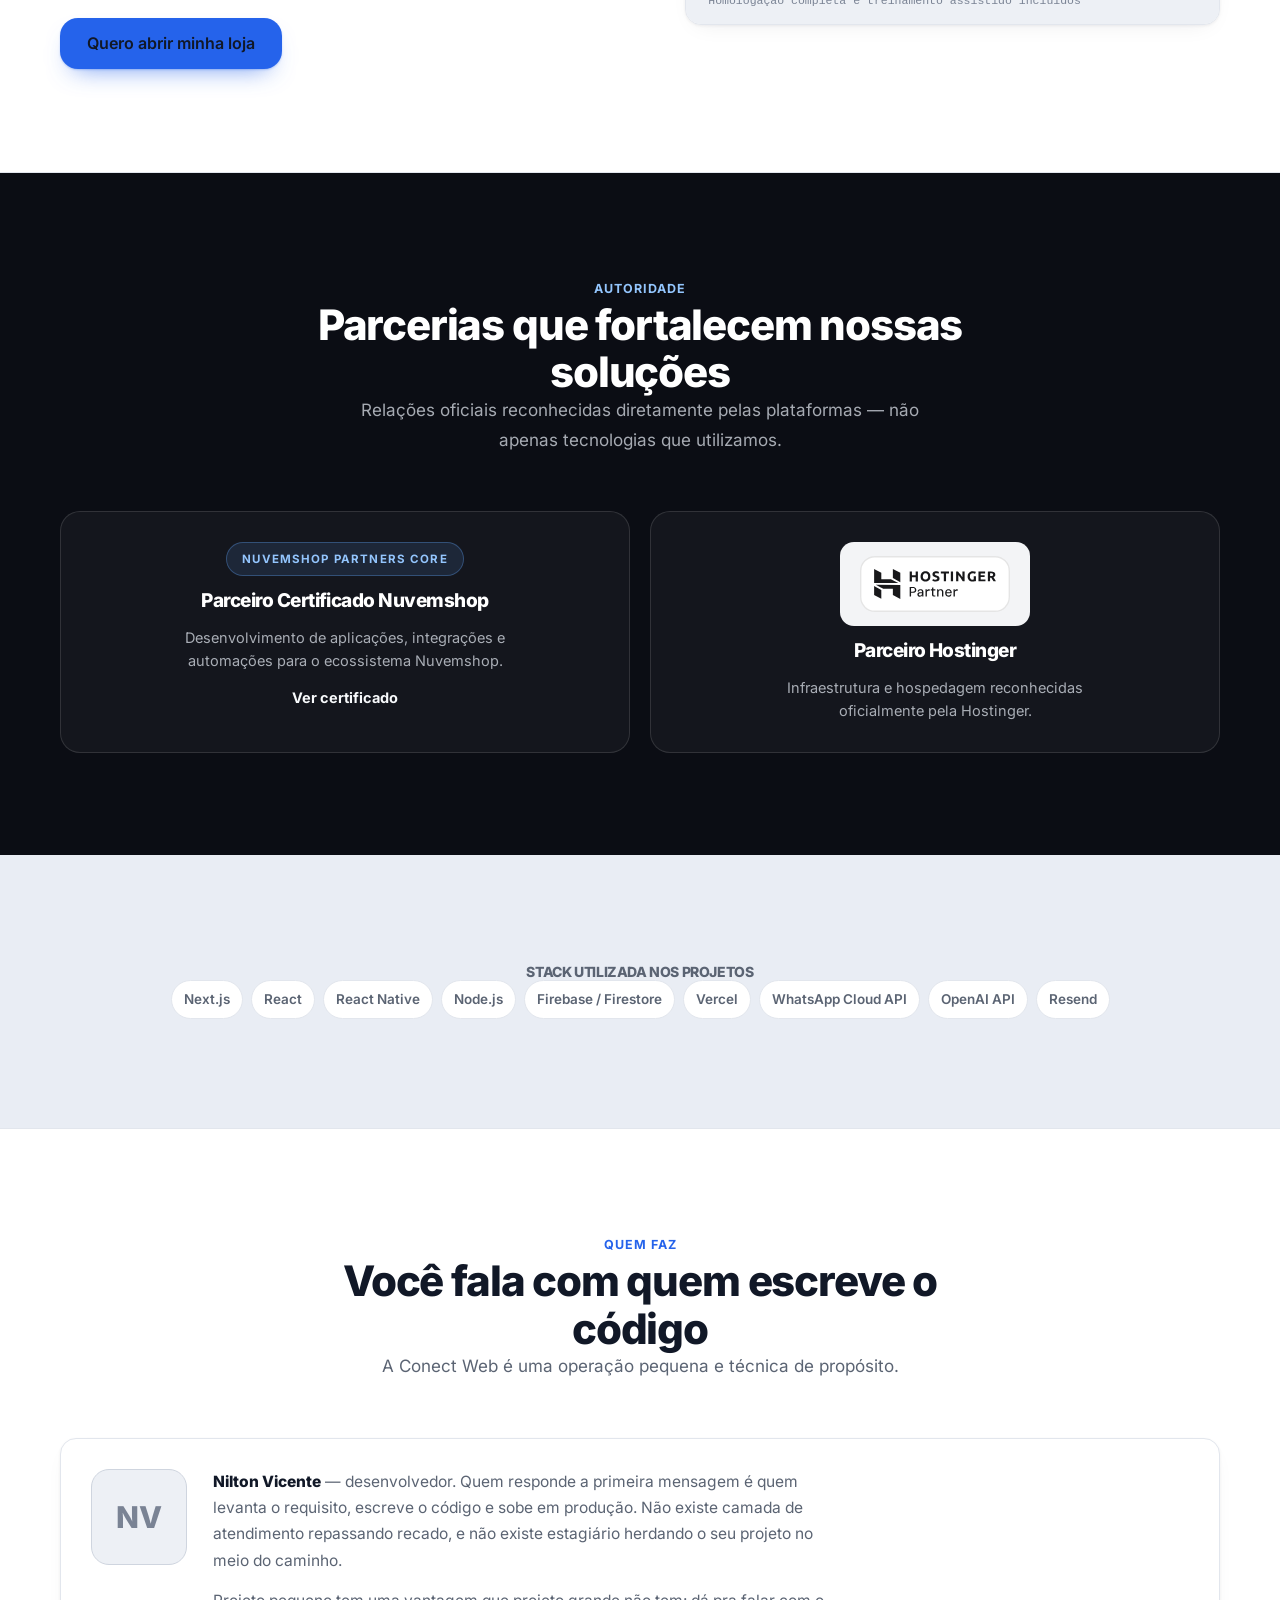
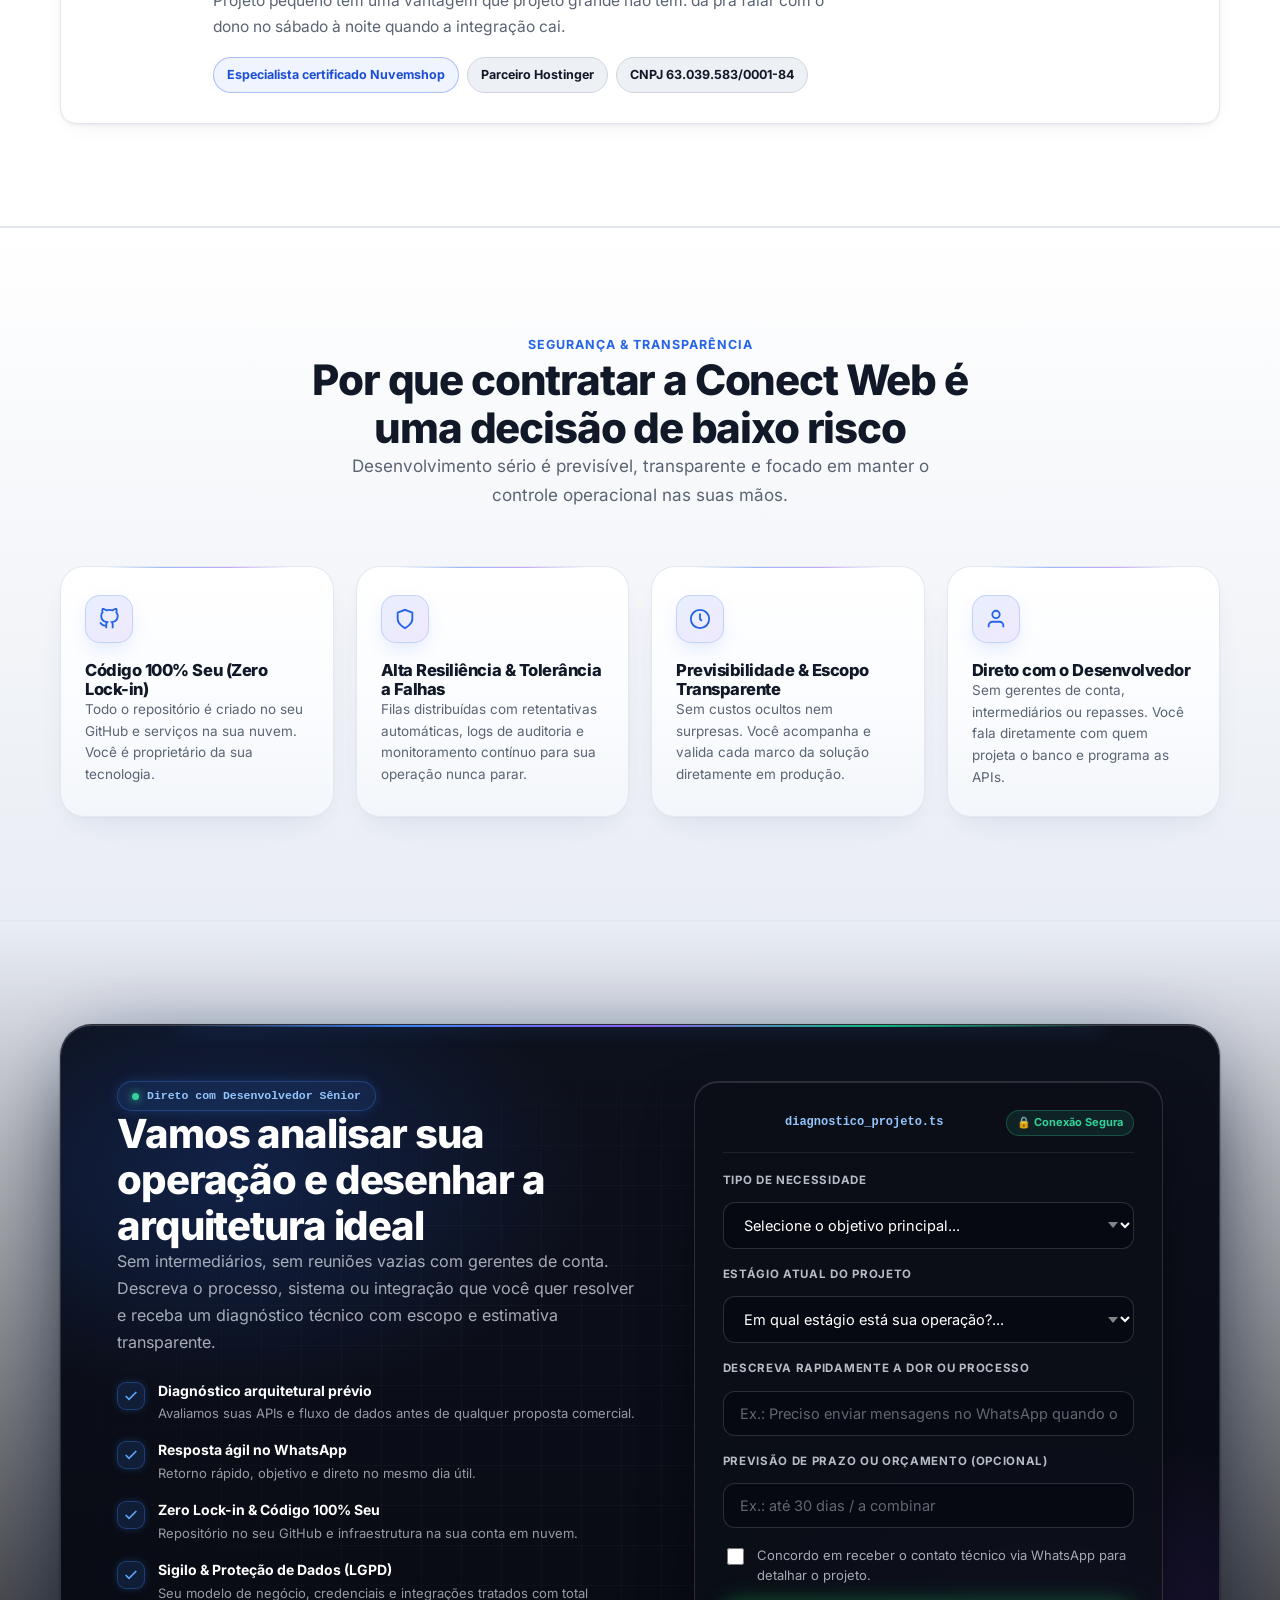
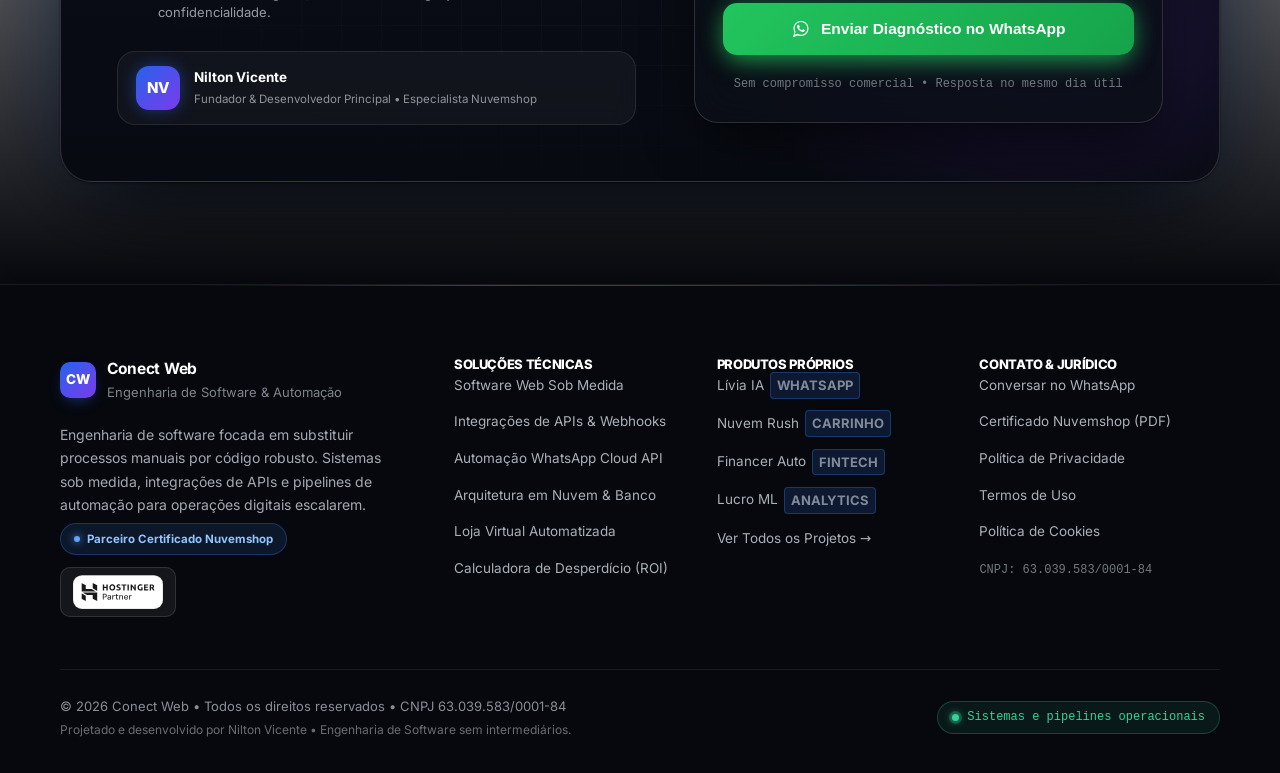
==== commit f9cd938d: "feat(ui): elevar visual do card de formulario e rodape tecnico" ====
--- a/index.html
+++ b/index.html
@@ -770,7 +770,8 @@
 /* =============================================================
    Footer
    ============================================================= */
-.footer{ background:var(--dark); color:var(--dark-text); padding:52px 0 40px; }
+.footer{ background:#06080E; color:var(--dark-text); padding:52px 0 40px; position:relative; border-top:1px solid rgba(255,255,255,.08); }
+.footer::before{ content:""; position:absolute; top:0; left:15%; right:15%; height:1px; background:linear-gradient(90deg, transparent, rgba(59,130,246,.5), rgba(124,58,237,.5), transparent); pointer-events:none; }
 .footer__inner{ display:flex; align-items:flex-start; justify-content:space-between; gap:26px; flex-wrap:wrap; }
 .footer strong{ font-size:15.5px; font-weight:700; letter-spacing:-.02em; color:#fff; }
 .footer p{ margin:6px 0; font-size:14px; color:var(--dark-muted); }
@@ -2111,6 +2112,494 @@
 }
 
 
+
+/* =============================================================
+   ELEVATION: Premium Form Card & Engineering Footer (Sexta Dimensão)
+   ============================================================= */
+
+/* ---------- Container da Seção de Contato ---------- */
+.section--cta{
+  background:linear-gradient(180deg, var(--bg) 0%, #07090E 100%);
+  padding:clamp(68px, 8vw, 110px) 0;
+  position:relative;
+}
+
+/* ---------- Card do Formulário (Sexta Dimensão) ---------- */
+.cta--premium{
+  position:relative;
+  overflow:hidden;
+  border-radius:32px;
+  background:
+    radial-gradient(ellipse 600px 380px at 15% 20%, rgba(37,99,235,.22) 0%, transparent 60%),
+    radial-gradient(ellipse 550px 340px at 85% 80%, rgba(124,58,237,.18) 0%, transparent 60%),
+    linear-gradient(180deg, #0D111C 0%, #080A12 100%);
+  border:1px solid rgba(255,255,255,.14);
+  box-shadow:
+    0 1px 2px rgba(0,0,0,.5),
+    0 35px 100px -25px rgba(0,0,0,.95),
+    0 0 80px -20px rgba(37,99,235,.25),
+    inset 0 1px 0 rgba(255,255,255,.18);
+  display:grid;
+  grid-template-columns:1.05fr .95fr;
+  gap:clamp(32px, 4.5vw, 60px);
+  padding:clamp(34px, 4.5vw, 56px);
+  backdrop-filter:blur(20px);
+  align-items:start;
+}
+.cta--premium::before{
+  content:"";
+  position:absolute;
+  top:0;left:10%;right:10%;
+  height:2px;
+  background:linear-gradient(90deg, transparent, #3B82F6 25%, #8B5CF6 50%, #10B981 75%, transparent);
+  box-shadow:0 0 18px rgba(59,130,246,.7);
+  pointer-events:none;
+}
+.cta--premium::after{
+  content:"";
+  position:absolute;
+  inset:0;
+  background-image:
+    linear-gradient(to right, rgba(255,255,255,.028) 1px, transparent 1px),
+    linear-gradient(to bottom, rgba(255,255,255,.028) 1px, transparent 1px);
+  background-size:40px 40px;
+  mask-image:radial-gradient(ellipse at 50% 50%, #000 35%, transparent 80%);
+  -webkit-mask-image:radial-gradient(ellipse at 50% 50%, #000 35%, transparent 80%);
+  pointer-events:none;
+}
+.cta--premium > *{ position:relative; z-index:2; }
+
+/* Coluna Esquerda do Card */
+.cta__left h2{
+  color:#fff;
+  font-size:clamp(27px, 3.2vw, 40px);
+  line-height:1.15;
+  letter-spacing:-.03em;
+  margin:12px 0 16px;
+}
+.cta__lead{
+  color:rgba(226,232,240,.75);
+  font-size:15.5px;
+  line-height:1.68;
+  margin:0 0 24px;
+}
+.cta-status-pill{
+  display:inline-flex;
+  align-items:center;
+  gap:8px;
+  font-family:ui-monospace,SFMono-Regular,Menlo,monospace;
+  font-size:11.5px;
+  font-weight:700;
+  color:#93C5FD;
+  background:rgba(59,130,246,.12);
+  border:1px solid rgba(59,130,246,.32);
+  padding:5px 14px;
+  border-radius:999px;
+  box-shadow:0 0 14px -2px rgba(59,130,246,.3);
+}
+
+.cta__benefits{
+  display:flex;
+  flex-direction:column;
+  gap:16px;
+  margin:24px 0 28px;
+}
+.cta__benefit-item{
+  display:flex;
+  align-items:flex-start;
+  gap:13px;
+}
+.cta__benefit-icon{
+  width:28px;
+  height:28px;
+  border-radius:9px;
+  background:rgba(59,130,246,.15);
+  border:1px solid rgba(59,130,246,.32);
+  color:#60A5FA;
+  display:grid;
+  place-items:center;
+  flex-shrink:0;
+  margin-top:2px;
+  box-shadow:0 0 10px -2px rgba(59,130,246,.4);
+}
+.cta__benefit-item strong{
+  display:block;
+  font-size:14px;
+  font-weight:700;
+  color:#fff;
+  margin-bottom:2px;
+}
+.cta__benefit-item span{
+  display:block;
+  font-size:13px;
+  color:rgba(226,232,240,.65);
+  line-height:1.5;
+}
+
+.cta-dev-card{
+  display:flex;
+  align-items:center;
+  gap:14px;
+  padding:14px 18px;
+  border-radius:18px;
+  background:rgba(255,255,255,.04);
+  border:1px solid rgba(255,255,255,.09);
+  backdrop-filter:blur(10px);
+  margin-top:8px;
+}
+.cta-dev-avatar{
+  width:44px;
+  height:44px;
+  border-radius:13px;
+  background:var(--grad);
+  color:#fff;
+  font-weight:800;
+  font-size:15px;
+  display:grid;
+  place-items:center;
+  flex-shrink:0;
+  box-shadow:0 0 16px rgba(37,99,235,.45);
+}
+.cta-dev-info strong{
+  display:block;
+  font-size:13.5px;
+  font-weight:700;
+  color:#fff;
+}
+.cta-dev-info span{
+  display:block;
+  font-size:11.5px;
+  color:rgba(226,232,240,.6);
+  margin-top:2px;
+}
+
+/* Coluna Direita: Caixa Console do Formulário */
+.cta__form-box{
+  background:rgba(11, 15, 24, 0.82);
+  border:1px solid rgba(255,255,255,.14);
+  border-radius:24px;
+  padding:28px;
+  backdrop-filter:blur(20px);
+  box-shadow:
+    0 1px 2px rgba(0,0,0,.4),
+    0 24px 60px -15px rgba(0,0,0,.7),
+    inset 0 1px 0 rgba(255,255,255,.12);
+}
+.cta__form-header{
+  display:flex;
+  align-items:center;
+  justify-content:space-between;
+  gap:10px;
+  padding-bottom:16px;
+  margin-bottom:18px;
+  border-bottom:1px solid rgba(255,255,255,.08);
+}
+.cta__form-title{
+  font-family:ui-monospace,SFMono-Regular,Menlo,monospace;
+  font-size:12px;
+  color:#93C5FD;
+  font-weight:600;
+}
+.cta__form-secure{
+  font-size:11px;
+  font-weight:700;
+  color:#34D399;
+  background:rgba(52,211,153,.10);
+  border:1px solid rgba(52,211,153,.25);
+  padding:3px 10px;
+  border-radius:999px;
+  display:inline-flex;
+  align-items:center;
+  gap:5px;
+}
+
+.form--tech{
+  display:flex;
+  flex-direction:column;
+  gap:16px;
+}
+.form-label-text{
+  display:block;
+  font-size:11.5px;
+  font-weight:700;
+  text-transform:uppercase;
+  letter-spacing:.06em;
+  color:rgba(226,232,240,.8);
+  margin-bottom:6px;
+}
+.form--tech input[type="text"],
+.form--tech select{
+  width:100%;
+  padding:13px 16px;
+  border-radius:12px;
+  background:rgba(7, 10, 18, 0.92);
+  border:1px solid rgba(255,255,255,.15);
+  color:#fff;
+  font-size:14.5px;
+  font-family:inherit;
+  transition:all .22s ease;
+  outline:none;
+}
+.form--tech input[type="text"]::placeholder{
+  color:rgba(226,232,240,.42);
+}
+.form--tech input[type="text"]:hover,
+.form--tech select:hover{
+  border-color:rgba(255,255,255,.25);
+}
+.form--tech input[type="text"]:focus,
+.form--tech select:focus{
+  border-color:#3B82F6;
+  background:rgba(12, 16, 28, 0.98);
+  box-shadow:
+    0 0 0 3px rgba(59,130,246,.25),
+    0 0 20px -3px rgba(59,130,246,.35);
+}
+.form--tech select option{
+  background:#0E1320;
+  color:#fff;
+}
+.select-wrapper{
+  position:relative;
+  width:100%;
+}
+.select-wrapper::after{
+  content:"";
+  position:absolute;
+  right:16px;
+  top:50%;
+  transform:translateY(-50%);
+  width:0;
+  height:0;
+  border-left:5px solid transparent;
+  border-right:5px solid transparent;
+  border-top:6px solid rgba(255,255,255,.5);
+  pointer-events:none;
+}
+
+.check--tech{
+  display:flex;
+  align-items:flex-start;
+  gap:11px;
+  font-size:12.5px;
+  color:rgba(226,232,240,.72);
+  font-weight:500;
+  line-height:1.5;
+  cursor:pointer;
+  padding:2px 0;
+}
+.check--tech input{
+  width:18px;
+  height:18px;
+  margin-top:2px;
+  accent-color:#2563EB;
+  flex-shrink:0;
+  cursor:pointer;
+}
+
+.btn--glow{
+  background:linear-gradient(135deg, #22C55E 0%, #16A34A 100%);
+  color:#fff;
+  font-weight:800;
+  font-size:15.5px;
+  padding:16px 24px;
+  border-radius:14px;
+  box-shadow:
+    0 0 25px rgba(34,197,94,.40),
+    0 10px 25px -5px rgba(34,197,94,.60);
+  border:none;
+  cursor:pointer;
+  transition:all .25s cubic-bezier(.16,1,.3,1);
+  display:flex;
+  align-items:center;
+  justify-content:center;
+  gap:10px;
+}
+.btn--glow:hover{
+  transform:translateY(-2px) scale(1.012);
+  box-shadow:
+    0 0 35px rgba(34,197,94,.65),
+    0 14px 30px -5px rgba(34,197,94,.75);
+  background:linear-gradient(135deg, #2ED369 0%, #15803D 100%);
+}
+.form__subtext{
+  text-align:center;
+  font-size:12px;
+  color:rgba(226,232,240,.48);
+  margin:4px 0 0;
+  font-family:ui-monospace, monospace;
+}
+
+/* ---------- Rodapé Técnico de Engenharia ---------- */
+.footer--tech{
+  background:#06080E;
+  color:rgba(226,232,240,.75);
+  padding:72px 0 34px;
+  position:relative;
+  border-top:1px solid rgba(255,255,255,.08);
+}
+.footer--tech::before{
+  content:"";
+  position:absolute;
+  top:0;left:15%;right:15%;
+  height:1px;
+  background:linear-gradient(90deg, transparent, rgba(59,130,246,.5), rgba(124,58,237,.5), transparent);
+  pointer-events:none;
+}
+.footer__grid{
+  display:grid;
+  grid-template-columns:1.6fr 1fr 1fr 1.1fr;
+  gap:44px;
+  align-items:start;
+}
+.footer__col--brand .brand{
+  margin-bottom:14px;
+}
+.footer__col--brand .brand__text strong{
+  color:#fff;
+}
+.footer__about{
+  font-size:13.5px;
+  color:rgba(226,232,240,.62);
+  line-height:1.68;
+  margin:0 0 20px;
+  max-width:38ch;
+}
+.footer__badges{
+  display:flex;
+  flex-direction:column;
+  gap:12px;
+  align-items:flex-start;
+}
+.footer__badge-pill{
+  display:inline-flex;
+  align-items:center;
+  gap:7px;
+  font-size:11.5px;
+  font-weight:700;
+  color:#93C5FD;
+  background:rgba(59,130,246,.12);
+  border:1px solid rgba(59,130,246,.30);
+  padding:6px 13px;
+  border-radius:999px;
+}
+.footer__badge-dot{
+  width:6px;
+  height:6px;
+  border-radius:50%;
+  background:#60A5FA;
+  box-shadow:0 0 8px #60A5FA;
+}
+.footer__hostinger{
+  background:rgba(255,255,255,.06);
+  border:1px solid rgba(255,255,255,.12);
+  border-radius:10px;
+  padding:7px 12px;
+  display:inline-flex;
+  align-items:center;
+  transition:all .2s ease;
+}
+.footer__hostinger:hover{
+  background:rgba(255,255,255,.10);
+  border-color:rgba(255,255,255,.25);
+}
+.footer__col h4{
+  font-size:13px;
+  font-weight:800;
+  text-transform:uppercase;
+  letter-spacing:.08em;
+  color:#fff;
+  margin:0 0 18px;
+}
+.footer__nav-list{
+  list-style:none;
+  padding:0;
+  margin:0;
+  display:flex;
+  flex-direction:column;
+  gap:11px;
+}
+.footer__nav-list a{
+  font-size:13.5px;
+  color:rgba(226,232,240,.65);
+  transition:all .18s ease;
+  display:inline-flex;
+  align-items:center;
+}
+.footer__nav-list a:hover{
+  color:#fff;
+  transform:translateX(3px);
+}
+.footer__tag{
+  font-size:9.5px;
+  font-weight:700;
+  color:#93C5FD;
+  background:rgba(59,130,246,.15);
+  border:1px solid rgba(59,130,246,.30);
+  padding:2px 6px;
+  border-radius:4px;
+  margin-left:6px;
+  text-transform:uppercase;
+}
+.footer__cnpj{
+  font-family:ui-monospace,monospace;
+  font-size:12px;
+  color:rgba(226,232,240,.5);
+}
+
+.footer__bottom{
+  border-top:1px solid rgba(255,255,255,.07);
+  margin-top:52px;
+  padding-top:26px;
+  display:flex;
+  justify-content:space-between;
+  align-items:center;
+  flex-wrap:wrap;
+  gap:18px;
+}
+.footer__bottom-left p{
+  margin:0;
+  font-size:13px;
+  color:rgba(226,232,240,.6);
+}
+.footer__bottom-left small{
+  display:block;
+  font-size:12px;
+  color:rgba(226,232,240,.45);
+  margin-top:3px;
+}
+.footer__live-status{
+  display:inline-flex;
+  align-items:center;
+  gap:8px;
+  font-family:ui-monospace,monospace;
+  font-size:12px;
+  color:#34D399;
+  background:rgba(52,211,153,.08);
+  border:1px solid rgba(52,211,153,.25);
+  padding:6px 14px;
+  border-radius:999px;
+}
+.status-pulse-dot{
+  width:7px;
+  height:7px;
+  border-radius:50%;
+  background:#34D399;
+  box-shadow:0 0 0 3px rgba(52,211,153,.25), 0 0 8px #34D399;
+}
+
+/* Responsivo para o Formulário e Rodapé */
+@media (max-width:1000px){
+  .cta--premium{grid-template-columns:1fr;gap:36px;padding:32px 24px}
+  .footer__grid{grid-template-columns:repeat(2,1fr);gap:36px}
+}
+@media (max-width:600px){
+  .cta--premium{padding:24px 18px;border-radius:24px}
+  .cta__form-box{padding:20px 16px;border-radius:18px}
+  .footer__grid{grid-template-columns:1fr;gap:32px}
+  .footer__bottom{flex-direction:column;align-items:flex-start}
+}
+
   </style>
   <!-- CSS_INLINE_END --><script src="/consent.js?v=2" defer></script></head><body data-service="">
 
@@ -2280,10 +2769,216 @@
 
 <section class="section section--guarantee" id="garantias"><div class="container"><header class="section__head"><span class="eyebrow">Segurança &amp; Transparência</span><h2>Por que contratar a Conect Web é uma decisão de baixo risco</h2><p>Desenvolvimento sério é previsível, transparente e focado em manter o controle operacional nas suas mãos.</p></header><div class="guarantee-grid"><div class="gcard"><div class="gcard__icon"><svg viewBox="0 0 24 24" width="22" height="22" fill="none" stroke="currentColor" stroke-width="2" aria-hidden="true"><path d="M9 19c-5 1.5-5-2.5-7-3m14 6v-3.87a3.37 3.37 0 0 0-.94-2.61c3.14-.35 6.44-1.54 6.44-7A5.44 5.44 0 0 0 20 4.77 5.07 5.07 0 0 0 19.91 1S18.73.65 16 2.48a13.38 13.38 0 0 0-7 0C6.27.65 5.09 1 5.09 1A5.07 5.07 0 0 0 5 4.77a5.44 5.44 0 0 0-1.5 3.78c0 5.42 3.3 6.61 6.44 7A3.37 3.37 0 0 0 9 18.13V22"></path></svg></div><h3>Código 100% Seu (Zero Lock-in)</h3><p>Todo o repositório é criado no seu GitHub e serviços na sua nuvem. Você é proprietário da sua tecnologia.</p></div><div class="gcard"><div class="gcard__icon"><svg viewBox="0 0 24 24" width="22" height="22" fill="none" stroke="currentColor" stroke-width="2" aria-hidden="true"><path d="M12 22s8-4 8-10V5l-8-3-8 3v7c0 6 8 10 8 10z"></path></svg></div><h3>Alta Resiliência &amp; Tolerância a Falhas</h3><p>Filas distribuídas com retentativas automáticas, logs de auditoria e monitoramento contínuo para sua operação nunca parar.</p></div><div class="gcard"><div class="gcard__icon"><svg viewBox="0 0 24 24" width="22" height="22" fill="none" stroke="currentColor" stroke-width="2" aria-hidden="true"><circle cx="12" cy="12" r="10"></circle><polyline points="12 6 12 12 14 14"></polyline></svg></div><h3>Previsibilidade &amp; Escopo Transparente</h3><p>Sem custos ocultos nem surpresas. Você acompanha e valida cada marco da solução diretamente em produção.</p></div><div class="gcard"><div class="gcard__icon"><svg viewBox="0 0 24 24" width="22" height="22" fill="none" stroke="currentColor" stroke-width="2" aria-hidden="true"><path d="M20 21v-2a4 4 0 0 0-4-4H8a4 4 0 0 0-4 4v2"></path><circle cx="12" cy="7" r="4"></circle></svg></div><h3>Direto com o Desenvolvedor</h3><p>Sem gerentes de conta, intermediários ou repasses. Você fala diretamente com quem projeta o banco e programa as APIs.</p></div></div></div></section>
 
-<section id="contato" class="section section--cta"><div class="container cta"><div class="cta__left"><span class="eyebrow">Conversa técnica, sem compromisso</span><h2>Fale sobre sua operação</h2><p>Descreva o processo, sistema ou integração que você precisa resolver. A Conect Web retorna pelo WhatsApp com a viabilidade, os próximos passos e uma estimativa inicial.</p><ul class="cta__bullets"><li>Diagnóstico técnico antes de qualquer orçamento</li><li>Contato direto com quem desenvolve</li><li>Faixa de investimento na primeira resposta</li><li>Projeto tratado com sigilo</li></ul></div><form class="form" data-lead-form><label>Tipo de necessidade<select name="tipo" required><option value="">Escolha...</option><option>Integrar sistemas que não se falam</option><option>Automatizar uma tarefa manual repetitiva</option><option>Automatizar atendimento ou pós-venda no WhatsApp</option><option>Sistema sob medida (login, regras próprias, painel)</option><option>Abrir minha primeira loja, já automatizada</option><option>Outro / ainda não sei</option></select></label><label>Estágio do projeto<select name="estagio" required><option value="">Escolha...</option><option>Só avaliando possibilidades</option><option>Ainda não vendo — quero abrir</option><option>Já tenho o problema mapeado</option><option>Já tenho um sistema e preciso integrar/evoluir</option><option>Já tenho escopo e quero orçamento</option></select></label><label>Descreva rapidamente a necessidade<input type="text" name="descricao" placeholder="Ex.: preciso conectar meu sistema ao CRM..." required></label><label>Prazo ou orçamento, se tiver<input type="text" name="prazo" placeholder="Ex.: até 60 dias / a combinar"></label><label class="check"><input type="checkbox" name="aceite" required><span>Concordo em ser contatado(a) via WhatsApp sobre o projeto.</span></label><button class="btn btn--wa btn--lg btn--block" type="submit"><svg viewBox="0 0 32 32" width="20" height="20" fill="currentColor" aria-hidden="true" focusable="false"><path d="M16.004 3C9.376 3 4 8.373 4 15c0 2.31.652 4.469 1.781 6.305L3 29l7.879-2.734A12.94 12.94 0 0 0 16.004 27C22.63 27 28 21.627 28 15S22.63 3 16.004 3Zm0 22.1a10.06 10.06 0 0 1-5.13-1.404l-.368-.219-4.678 1.624 1.548-4.554-.24-.375A10.07 10.07 0 0 1 5.9 15c0-5.577 4.532-10.1 10.104-10.1S26.1 9.423 26.1 15 21.576 25.1 16.004 25.1Zm5.542-7.564c-.303-.152-1.792-.884-2.07-.985-.278-.101-.48-.152-.682.152-.202.303-.783.985-.96 1.187-.177.202-.354.227-.657.076-.303-.152-1.278-.471-2.434-1.503-.9-.803-1.508-1.796-1.685-2.099-.177-.303-.019-.467.133-.618.137-.136.303-.354.454-.531.152-.177.202-.303.303-.505.101-.202.05-.379-.025-.531-.076-.152-.682-1.646-.935-2.253-.246-.591-.497-.511-.682-.52l-.581-.01c-.202 0-.531.076-.809.379-.278.303-1.06 1.036-1.06 2.529s1.085 2.935 1.236 3.138c.152.202 2.135 3.26 5.174 4.572.723.312 1.287.499 1.727.638.726.231 1.386.199 1.909.121.582-.087 1.792-.733 2.045-1.441.253-.708.253-1.315.177-1.441-.076-.126-.278-.202-.581-.354Z"/></svg><span>Enviar no WhatsApp</span></button></form></div></section>
-
-<footer class="footer"><div class="container footer__inner"><div><strong>Conect Web</strong><p>Engenharia de Software • Integrações &amp; Automação • Produtos Digitais</p><small>conectweb.online • CNPJ 63.039.583/0001-84 • Parceiro Certificado Nuvemshop</small><a href="https://www.hostinger.com/" target="_blank" rel="noopener" style="display:block;margin-top:14px;width:80px" aria-label="Hostinger Partner"><img src="/imagem/hostinger-partner-badge.svg" alt="Hostinger Partner" width="80" height="30" loading="lazy" style="display:block"></a></div><div class="footer__links"><a href="/">Início</a><a href="/desenvolvimento-de-sistemas/">Engenharia de Software</a><a href="/automacoes-e-integracoes/">Integrações e Automação</a><a href="/projetos/">Projetos</a><a href="/privacidade/">Privacidade</a><a href="/termos/">Termos</a><a href="/cookies/">Cookies</a></div></div></footer>
-<a class="wa-float" href="#" data-wa-btn data-event="whatsapp_click" aria-label="Falar no WhatsApp"><svg viewBox="0 0 32 32" width="28" height="28" fill="#fff" aria-hidden="true" focusable="false"><path d="M16.004 3C9.376 3 4 8.373 4 15c0 2.31.652 4.469 1.781 6.305L3 29l7.879-2.734A12.94 12.94 0 0 0 16.004 27C22.63 27 28 21.627 28 15S22.63 3 16.004 3Zm0 22.1a10.06 10.06 0 0 1-5.13-1.404l-.368-.219-4.678 1.624 1.548-4.554-.24-.375A10.07 10.07 0 0 1 5.9 15c0-5.577 4.532-10.1 10.104-10.1S26.1 9.423 26.1 15 21.576 25.1 16.004 25.1Zm5.542-7.564c-.303-.152-1.792-.884-2.07-.985-.278-.101-.48-.152-.682.152-.202.303-.783.985-.96 1.187-.177.202-.354.227-.657.076-.303-.152-1.278-.471-2.434-1.503-.9-.803-1.508-1.796-1.685-2.099-.177-.303-.019-.467.133-.618.137-.136.303-.354.454-.531.152-.177.202-.303.303-.505.101-.202.05-.379-.025-.531-.076-.152-.682-1.646-.935-2.253-.246-.591-.497-.511-.682-.52l-.581-.01c-.202 0-.531.076-.809.379-.278.303-1.06 1.036-1.06 2.529s1.085 2.935 1.236 3.138c.152.202 2.135 3.26 5.174 4.572.723.312 1.287.499 1.727.638.726.231 1.386.199 1.909.121.582-.087 1.792-.733 2.045-1.441.253-.708.253-1.315.177-1.441-.076-.126-.278-.202-.581-.354Z"/></svg></a><script src="/script.js?v=2" defer></script><script>
+<section id="contato" class="section section--cta reveal">
+  <div class="container cta cta--premium">
+    <div class="cta__left">
+      <div class="cta__badge-row">
+        <span class="cta-status-pill"><span class="pulse-ring"></span> Direto com Desenvolvedor Sênior</span>
+      </div>
+      <h2>Vamos analisar sua operação e desenhar a arquitetura ideal</h2>
+      <p class="cta__lead">Sem intermediários, sem reuniões vazias com gerentes de conta. Descreva o processo, sistema ou integração que você quer resolver e receba um diagnóstico técnico com escopo e estimativa transparente.</p>
+
+      <div class="cta__benefits">
+        <div class="cta__benefit-item">
+          <div class="cta__benefit-icon">
+            <svg viewBox="0 0 24 24" width="16" height="16" fill="none" stroke="currentColor" stroke-width="2.5"><polyline points="20 6 9 17 4 12"></polyline></svg>
+          </div>
+          <div>
+            <strong>Diagnóstico arquitetural prévio</strong>
+            <span>Avaliamos suas APIs e fluxo de dados antes de qualquer proposta comercial.</span>
+          </div>
+        </div>
+
+        <div class="cta__benefit-item">
+          <div class="cta__benefit-icon">
+            <svg viewBox="0 0 24 24" width="16" height="16" fill="none" stroke="currentColor" stroke-width="2.5"><polyline points="20 6 9 17 4 12"></polyline></svg>
+          </div>
+          <div>
+            <strong>Resposta ágil no WhatsApp</strong>
+            <span>Retorno rápido, objetivo e direto no mesmo dia útil.</span>
+          </div>
+        </div>
+
+        <div class="cta__benefit-item">
+          <div class="cta__benefit-icon">
+            <svg viewBox="0 0 24 24" width="16" height="16" fill="none" stroke="currentColor" stroke-width="2.5"><polyline points="20 6 9 17 4 12"></polyline></svg>
+          </div>
+          <div>
+            <strong>Zero Lock-in &amp; Código 100% Seu</strong>
+            <span>Repositório no seu GitHub e infraestrutura na sua conta em nuvem.</span>
+          </div>
+        </div>
+
+        <div class="cta__benefit-item">
+          <div class="cta__benefit-icon">
+            <svg viewBox="0 0 24 24" width="16" height="16" fill="none" stroke="currentColor" stroke-width="2.5"><polyline points="20 6 9 17 4 12"></polyline></svg>
+          </div>
+          <div>
+            <strong>Sigilo &amp; Proteção de Dados (LGPD)</strong>
+            <span>Seu modelo de negócio, credenciais e integrações tratados com total confidencialidade.</span>
+          </div>
+        </div>
+      </div>
+
+      <div class="cta-dev-card">
+        <div class="cta-dev-avatar" aria-hidden="true">NV</div>
+        <div class="cta-dev-info">
+          <strong>Nilton Vicente</strong>
+          <span>Fundador &amp; Desenvolvedor Principal • Especialista Nuvemshop</span>
+        </div>
+      </div>
+    </div>
+
+    <!-- Container do Formulário Console -->
+    <div class="cta__form-box">
+      <div class="cta__form-header">
+        <div class="term-dots">
+          <span class="term-dot term-dot--close"></span>
+          <span class="term-dot term-dot--min"></span>
+          <span class="term-dot term-dot--max"></span>
+        </div>
+        <span class="cta__form-title">diagnostico_projeto.ts</span>
+        <span class="cta__form-secure">🔒 Conexão Segura</span>
+      </div>
+
+      <form class="form form--tech" data-lead-form>
+        <label>
+          <span class="form-label-text">Tipo de necessidade</span>
+          <div class="select-wrapper">
+            <select name="tipo" required>
+              <option value="">Selecione o objetivo principal...</option>
+              <option>Integrar sistemas que não se falam (APIs / Webhooks)</option>
+              <option>Automatizar tarefas manuais e planilhas repetitivas</option>
+              <option>Automatizar atendimento ou pós-venda no WhatsApp</option>
+              <option>Sistema web sob medida (login, banco, regras próprias)</option>
+              <option>Abrir minha primeira loja virtual, já automatizada</option>
+              <option>Outro / ainda estou mapeando</option>
+            </select>
+          </div>
+        </label>
+
+        <label>
+          <span class="form-label-text">Estágio atual do projeto</span>
+          <div class="select-wrapper">
+            <select name="estagio" required>
+              <option value="">Em qual estágio está sua operação?...</option>
+              <option>Já tenho um problema claro e quero resolver rápido</option>
+              <option>Já tenho sistemas rodando e preciso integrar/evoluir</option>
+              <option>Já tenho escopo técnico e procuro desenvolvedor</option>
+              <option>Ainda não vendo online — quero abrir já estruturado</option>
+              <option>Apenas avaliando viabilidade técnica e orçamento</option>
+            </select>
+          </div>
+        </label>
+
+        <label>
+          <span class="form-label-text">Descreva rapidamente a dor ou processo</span>
+          <input type="text" name="descricao" placeholder="Ex.: Preciso enviar mensagens no WhatsApp quando o pedido é despachado..." required>
+        </label>
+
+        <label>
+          <span class="form-label-text">Previsão de prazo ou orçamento (opcional)</span>
+          <input type="text" name="prazo" placeholder="Ex.: até 30 dias / a combinar">
+        </label>
+
+        <label class="check check--tech">
+          <input type="checkbox" name="aceite" required>
+          <span>Concordo em receber o contato técnico via WhatsApp para detalhar o projeto.</span>
+        </label>
+
+        <button class="btn btn--wa btn--lg btn--block btn--glow" type="submit">
+          <svg viewBox="0 0 32 32" width="22" height="22" fill="currentColor" aria-hidden="true" focusable="false"><path d="M16.004 3C9.376 3 4 8.373 4 15c0 2.31.652 4.469 1.781 6.305L3 29l7.879-2.734A12.94 12.94 0 0 0 16.004 27C22.63 27 28 21.627 28 15S22.63 3 16.004 3Zm0 22.1a10.06 10.06 0 0 1-5.13-1.404l-.368-.219-4.678 1.624 1.548-4.554-.24-.375A10.07 10.07 0 0 1 5.9 15c0-5.577 4.532-10.1 10.104-10.1S26.1 9.423 26.1 15 21.576 25.1 16.004 25.1Zm5.542-7.564c-.303-.152-1.792-.884-2.07-.985-.278-.101-.48-.152-.682.152-.202.303-.783.985-.96 1.187-.177.202-.354.227-.657.076-.303-.152-1.278-.471-2.434-1.503-.9-.803-1.508-1.796-1.685-2.099-.177-.303-.019-.467.133-.618.137-.136.303-.354.454-.531.152-.177.202-.303.303-.505.101-.202.05-.379-.025-.531-.076-.152-.682-1.646-.935-2.253-.246-.591-.497-.511-.682-.52l-.581-.01c-.202 0-.531.076-.809.379-.278.303-1.06 1.036-1.06 2.529s1.085 2.935 1.236 3.138c.152.202 2.135 3.26 5.174 4.572.723.312 1.287.499 1.727.638.726.231 1.386.199 1.909.121.582-.087 1.792-.733 2.045-1.441.253-.708.253-1.315.177-1.441-.076-.126-.278-.202-.581-.354Z"/></svg>
+          <span>Enviar Diagnóstico no WhatsApp</span>
+        </button>
+
+        <p class="form__subtext">
+          <span>Sem compromisso comercial</span> • <span>Resposta no mesmo dia útil</span>
+        </p>
+      </form>
+    </div>
+  </div>
+</section>
+
+<footer class="footer footer--tech">
+  <div class="container footer__container">
+    <div class="footer__grid">
+      <!-- Coluna 1: Marca & Autoridade -->
+      <div class="footer__col footer__col--brand">
+        <a class="brand" href="/" aria-label="Conect Web — início">
+          <span class="brand__logo">CW</span>
+          <span class="brand__text">
+            <strong>Conect Web</strong>
+            <small>Engenharia de Software &amp; Automação</small>
+          </span>
+        </a>
+        <p class="footer__about">
+          Engenharia de software focada em substituir processos manuais por código robusto. Sistemas sob medida, integrações de APIs e pipelines de automação para operações digitais escalarem.
+        </p>
+        <div class="footer__badges">
+          <span class="footer__badge-pill">
+            <span class="footer__badge-dot"></span> Parceiro Certificado Nuvemshop
+          </span>
+          <a href="https://www.hostinger.com/" target="_blank" rel="noopener" class="footer__hostinger" aria-label="Hostinger Partner">
+            <img src="/imagem/hostinger-partner-badge.svg" alt="Hostinger Partner" width="90" height="34" loading="lazy">
+          </a>
+        </div>
+      </div>
+
+      <!-- Coluna 2: Soluções -->
+      <div class="footer__col">
+        <h4>Soluções Técnicas</h4>
+        <ul class="footer__nav-list">
+          <li><a href="/desenvolvimento-de-sistemas/">Software Web Sob Medida</a></li>
+          <li><a href="/automacoes-e-integracoes/">Integrações de APIs &amp; Webhooks</a></li>
+          <li><a href="/automacoes-e-integracoes/">Automação WhatsApp Cloud API</a></li>
+          <li><a href="/desenvolvimento-de-sistemas/">Arquitetura em Nuvem &amp; Banco</a></li>
+          <li><a href="#loja">Loja Virtual Automatizada</a></li>
+          <li><a href="#calculadora-roi">Calculadora de Desperdício (ROI)</a></li>
+        </ul>
+      </div>
+
+      <!-- Coluna 3: Produtos Próprios -->
+      <div class="footer__col">
+        <h4>Produtos Próprios</h4>
+        <ul class="footer__nav-list">
+          <li><a href="https://livia.conectweb.online/" target="_blank" rel="noopener">Lívia IA <small class="footer__tag">WhatsApp</small></a></li>
+          <li><a href="https://nuvemrush.com.br" target="_blank" rel="noopener">Nuvem Rush <small class="footer__tag">Carrinho</small></a></li>
+          <li><a href="https://financer-auto.conectweb.online" target="_blank" rel="noopener">Financer Auto <small class="footer__tag">FinTech</small></a></li>
+          <li><a href="https://lucro.conectweb.online" target="_blank" rel="noopener">Lucro ML <small class="footer__tag">Analytics</small></a></li>
+          <li><a href="/projetos/">Ver Todos os Projetos →</a></li>
+        </ul>
+      </div>
+
+      <!-- Coluna 4: Contato & Transparência -->
+      <div class="footer__col">
+        <h4>Contato &amp; Jurídico</h4>
+        <ul class="footer__nav-list">
+          <li><a href="https://wa.me/5514996807881?text=Olá+Nilton!+Gostaria+de+conversar+sobre+um+projeto" target="_blank" rel="noopener">Conversar no WhatsApp</a></li>
+          <li><a href="/certificado-nuvemshop.pdf" target="_blank" rel="noopener">Certificado Nuvemshop (PDF)</a></li>
+          <li><a href="/privacidade/">Política de Privacidade</a></li>
+          <li><a href="/termos/">Termos de Uso</a></li>
+          <li><a href="/cookies/">Política de Cookies</a></li>
+          <li><span class="footer__cnpj">CNPJ: 63.039.583/0001-84</span></li>
+        </ul>
+      </div>
+    </div>
+
+    <!-- Barra Inferior do Rodapé -->
+    <div class="footer__bottom">
+      <div class="footer__bottom-left">
+        <p>© 2026 Conect Web • Todos os direitos reservados • CNPJ 63.039.583/0001-84</p>
+        <small>Projetado e desenvolvido por Nilton Vicente • Engenharia de Software sem intermediários.</small>
+      </div>
+      <div class="footer__bottom-right">
+        <div class="footer__live-status">
+          <span class="status-pulse-dot"></span>
+          <span>Sistemas e pipelines operacionais</span>
+        </div>
+      </div>
+    </div>
+  </div>
+</footer>
+<a class="wa-float" href="#" data-wa-btn data-event="whatsapp_click" aria-label="Falar no WhatsApp"><svg viewBox="0 0 32 32" width="28" height="28" fill="#fff" aria-hidden="true" focusable="false"><path d="M16.004 3C9.376 3 4 8.373 4 15c0 2.31.652 4.469 1.781 6.305L3 29l7.879-2.734A12.94 12.94 0 0 0 16.004 27C22.63 27 28 21.627 28 15S22.63 3 16.004 3Zm0 22.1a10.06 10.06 0 0 1-5.13-1.404l-.368-.219-4.678 1.624 1.548-4.554-.24-.375A10.07 10.07 0 0 1 5.9 15c0-5.577 4.532-10.1 10.104-10.1S26.1 9.423 26.1 15 21.576 25.1 16.004 25.1Zm5.542-7.564c-.303-.152-1.792-.884-2.07-.985-.278-.101-.48-.152-.682.152-.202.303-.783.985-.96 1.187-.177.202-.354.227-.657.076-.303-.152-1.278-.471-2.434-1.503-.9-.803-1.508-1.796-1.685-2.099-.177-.303-.019-.467.133-.618.137-.136.303-.354.454-.531.152-.177.202-.303.303-.505.101-.202.05-.379-.025-.531-.076-.152-.682-1.646-.935-2.253-.246-.591-.497-.511-.682-.52l-.581-.01c-.202 0-.531.076-.809.379-.278.303-1.06 1.036-1.06 2.529s1.085 2.935 1.236 3.138c.152.202 2.135 3.26 5.174 4.572.723.312 1.287.499 1.727.638.726.231 1.386.199 1.909.121.582-.087 1.792-.733 2.045-1.441.253-.708.253-1.315.177-1.441-.076-.126-.278-.202-.581-.354Z"/></svg></a><script src="/script.js?v=3" defer></script><script>
 /* CAPABILITIES_INTERACTION */
 (() => {
   const cards = [...document.querySelectorAll('[data-cap-card]')];
